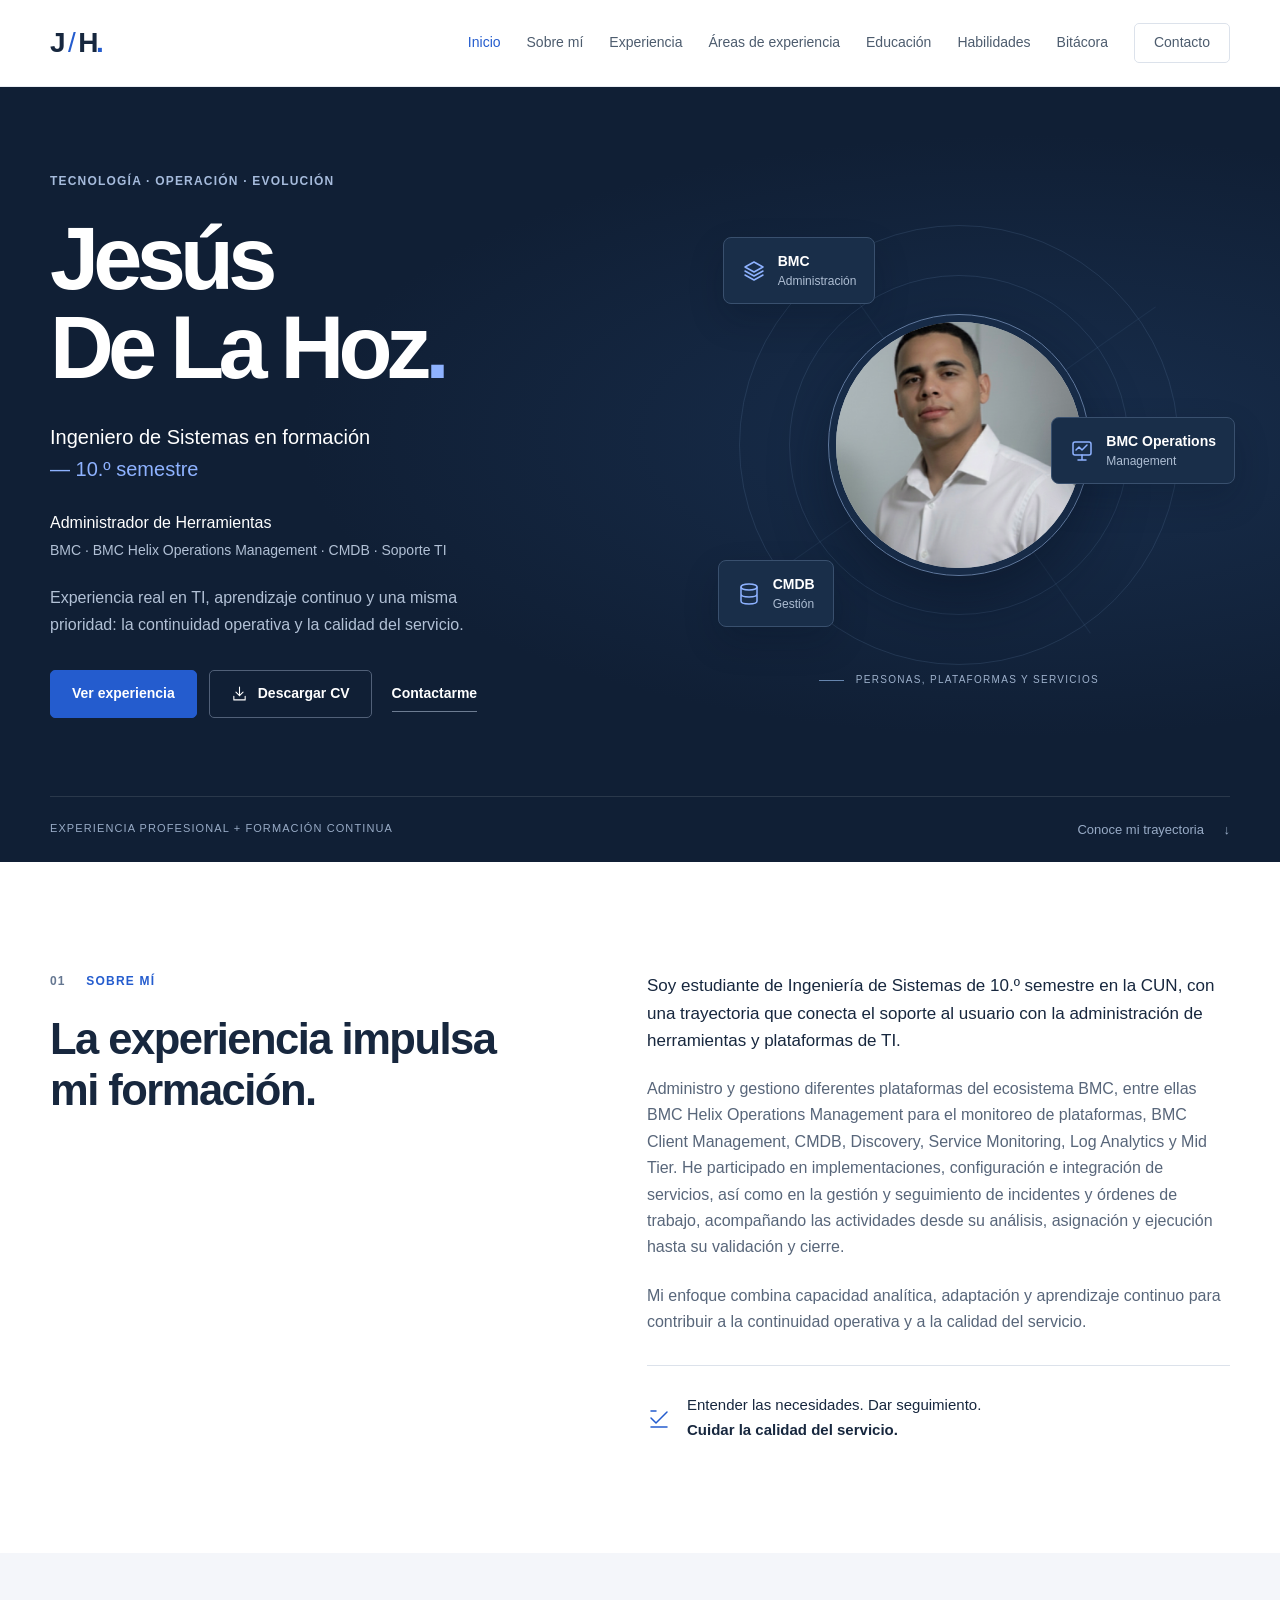
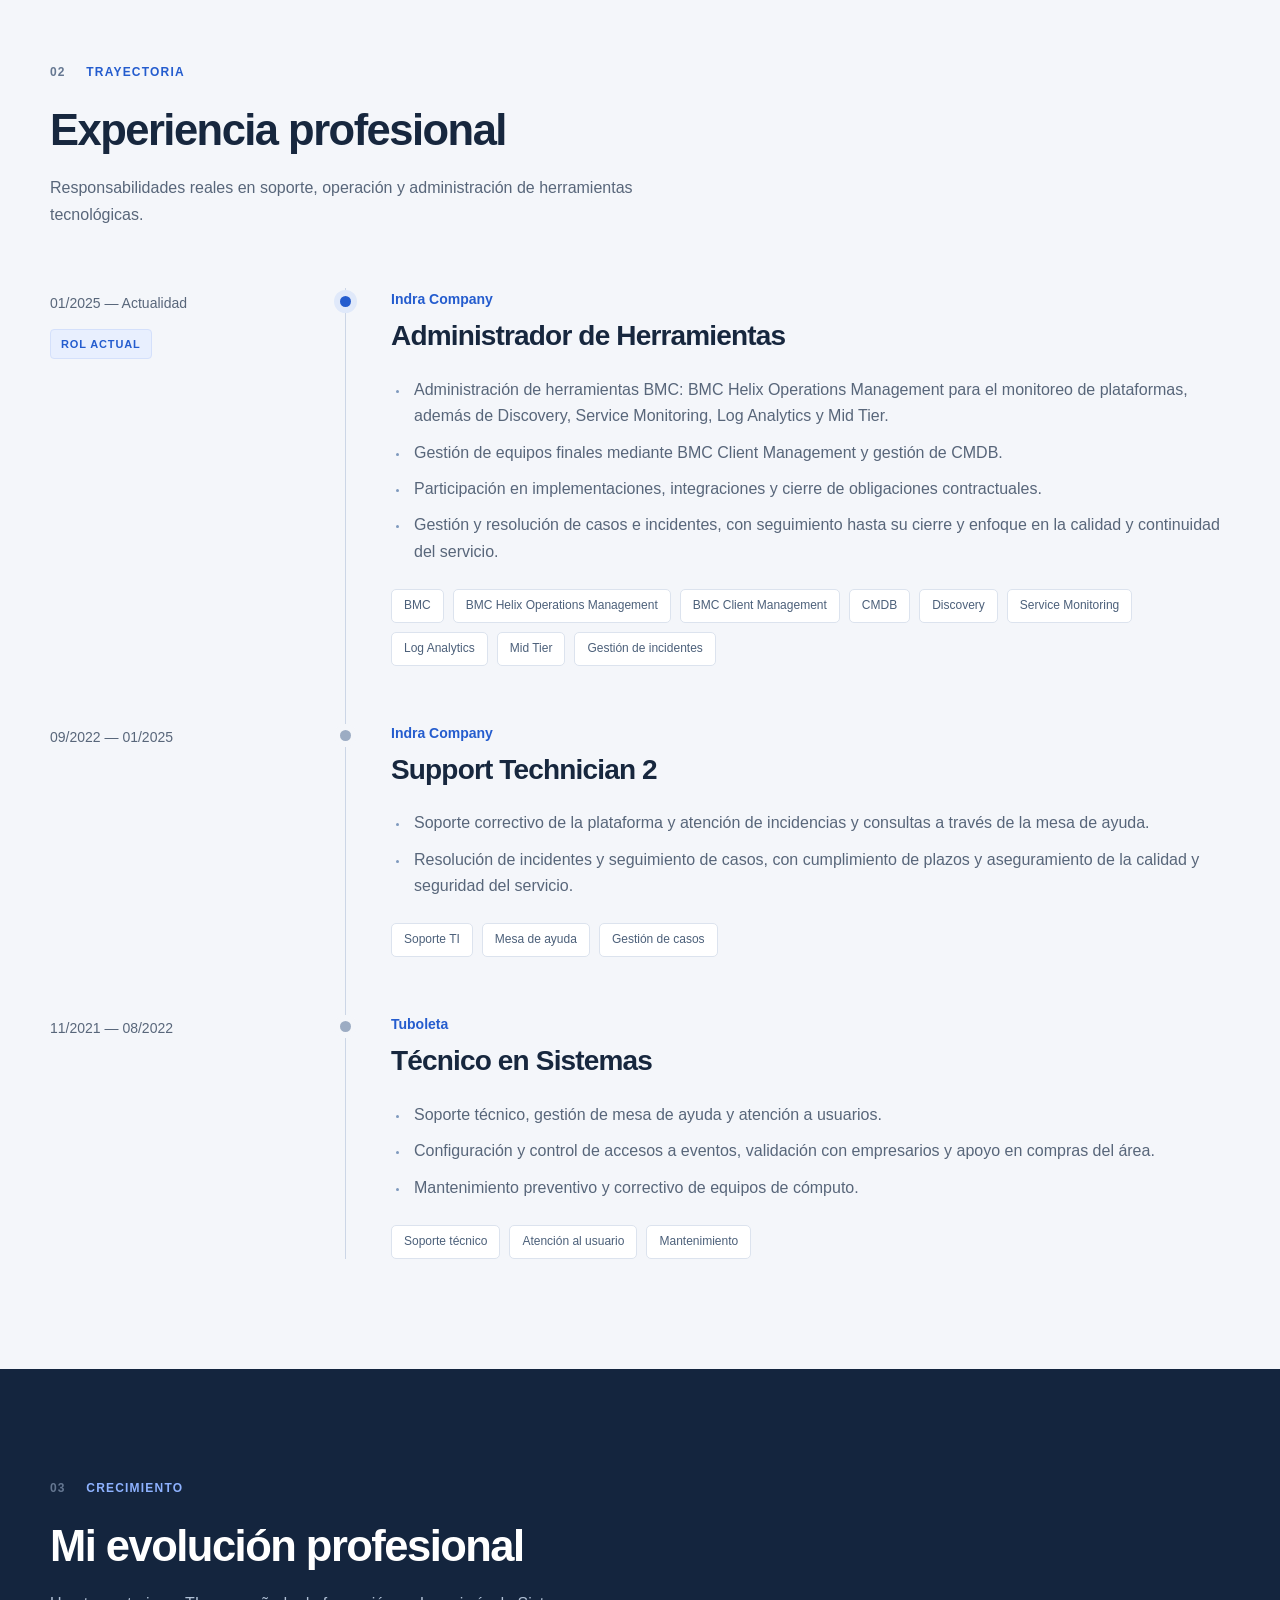
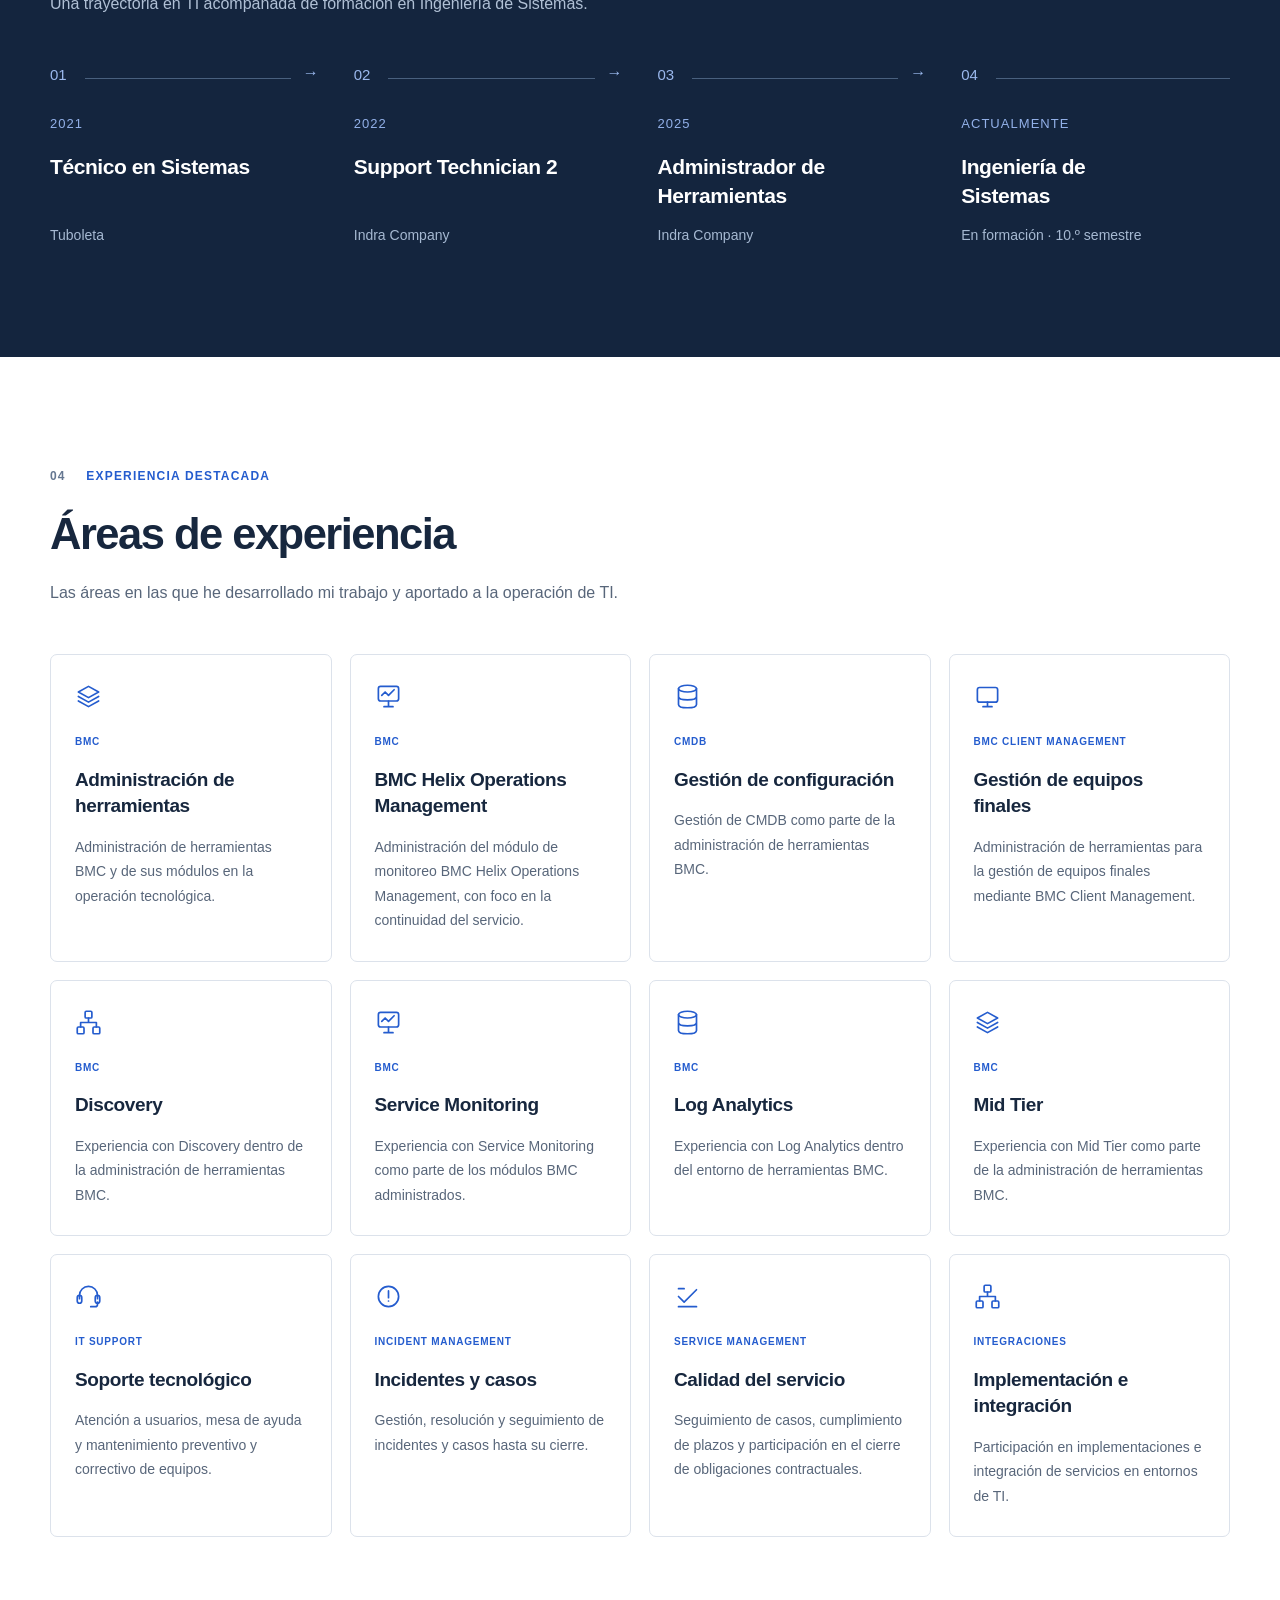
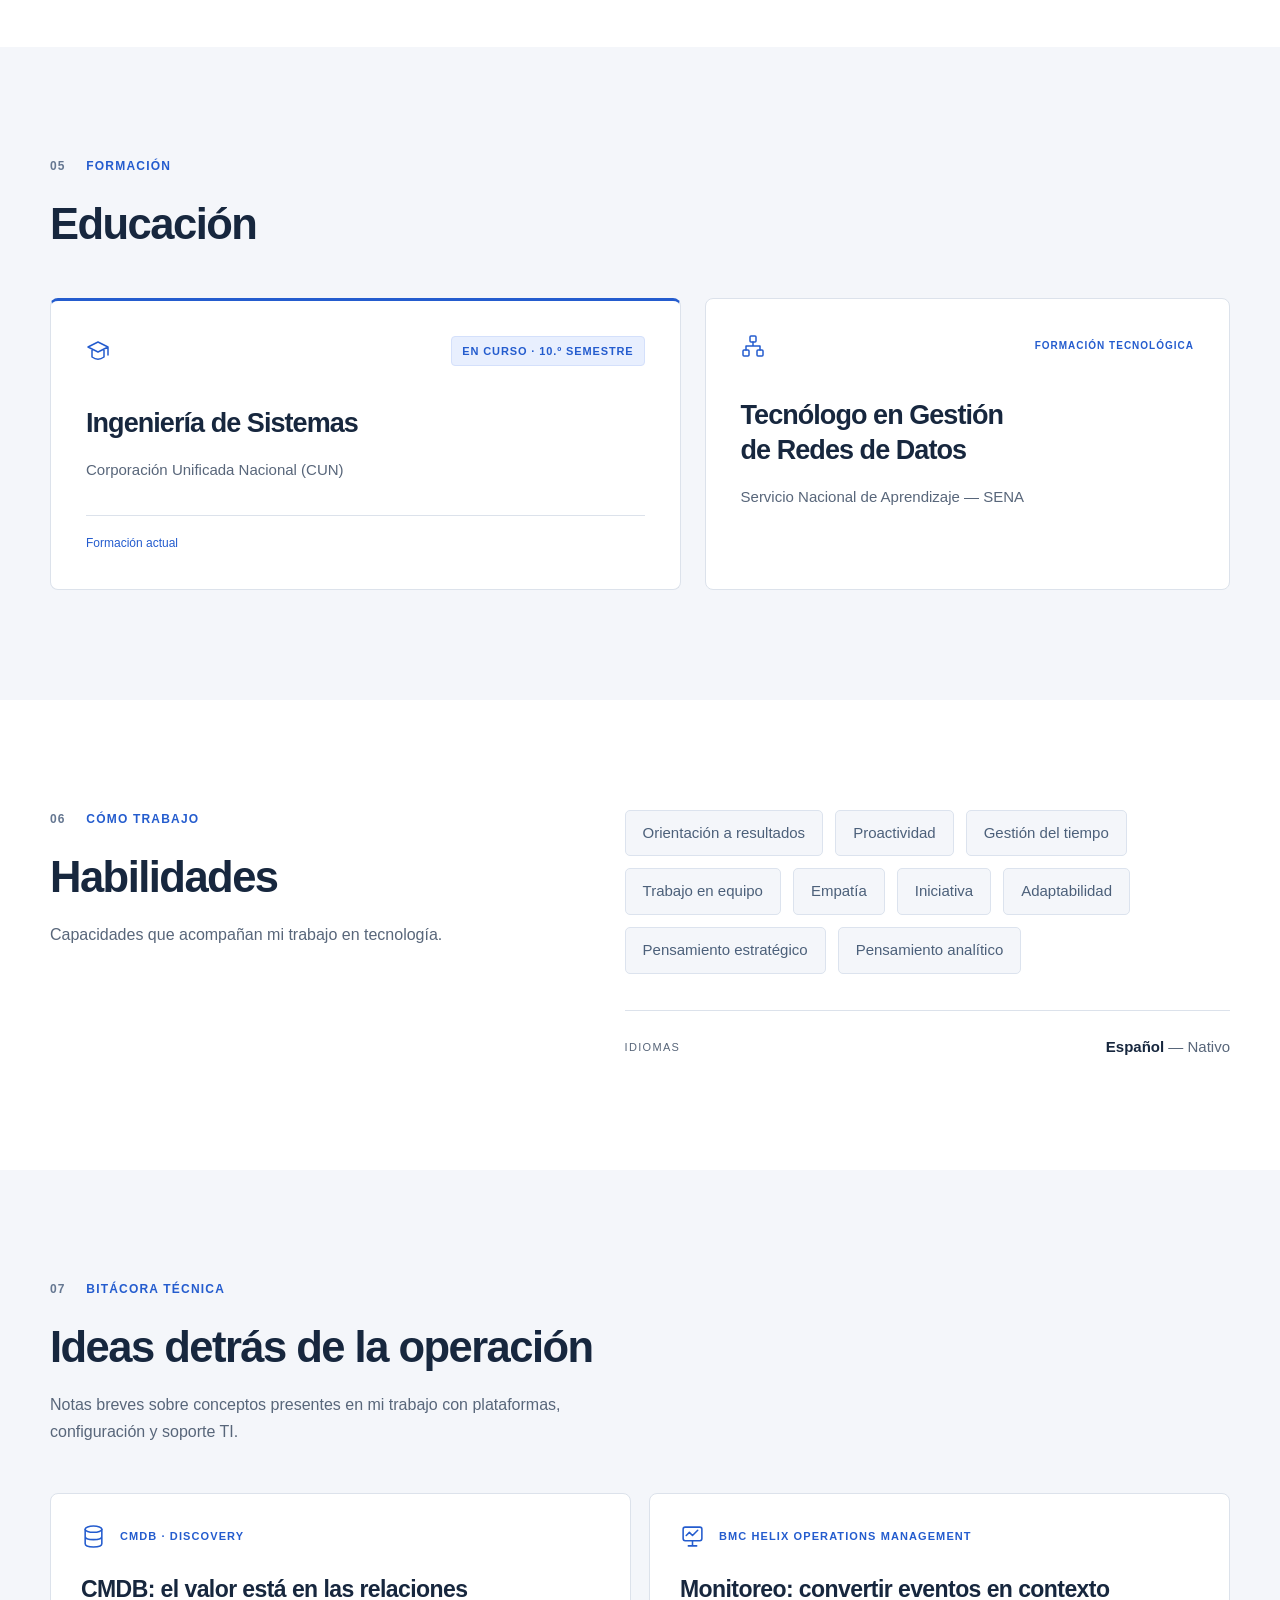
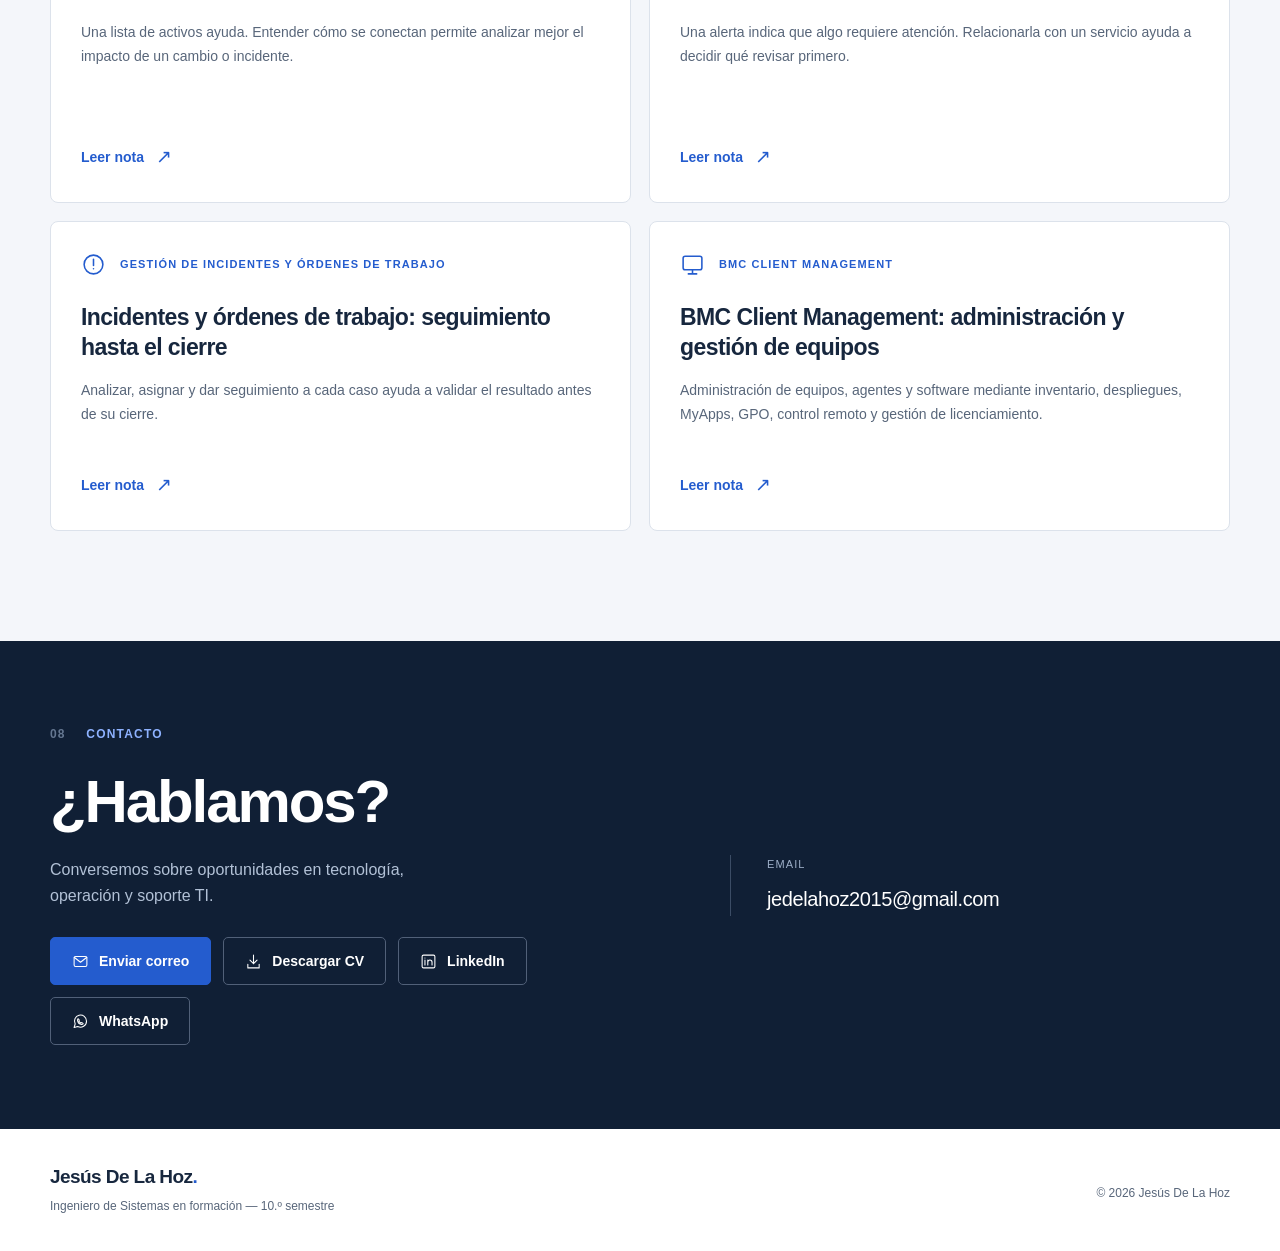
==== index.html @ fe90a7c9 "Fix: ocultar etiquetas repetidas de área para lectores de pantalla Co-Authored-By: Claude Haiku 5.5 " ====
<!doctype html><html lang="es"><head><meta charset="UTF-8"><meta name="viewport" content="width=device-width, initial-scale=1"><title>Jesús De La Hoz | Ingeniero de Sistemas en formación</title><meta name="description" content="Estudiante de Ingeniería de Sistemas de 10.º semestre con experiencia en herramientas BMC, BMC Helix Operations Management, CMDB, soporte TI y gestión de incidentes."><script type="application/ld+json">{"@context":"https://schema.org","@type":"Person","name":"Jesús De La Hoz","url":"https://jesusdelahoz.com/","image":"https://jesusdelahoz.com/assets/jesus-de-la-hoz-og.png","jobTitle":"Administrador de Herramientas","worksFor":{"@type":"Organization","name":"Indra Company"},"sameAs":["https://www.linkedin.com/in/jesus-de-la-hoz/"],"description":"Ingeniero de Sistemas en formación — 10.º semestre, con experiencia profesional en administración de herramientas BMC, BMC Helix Operations Management y soporte TI.","knowsAbout":["BMC Helix Operations Management","BMC Client Management","CMDB","Monitoreo de plataformas","Gestión de incidentes","Soporte TI"]}</script><meta name="theme-color" content="#101f35"><link rel="canonical" href="https://jesusdelahoz.com/"><meta property="og:type" content="website"><meta property="og:locale" content="es_CO"><meta property="og:url" content="https://jesusdelahoz.com/"><meta property="og:title" content="Jesús De La Hoz | Ingeniero de Sistemas en formación"><meta property="og:description" content="Experiencia profesional en TI y formación continua. BMC, BMC Helix Operations Management, CMDB y soporte tecnológico."><meta property="og:image" content="https://jesusdelahoz.com/assets/jesus-de-la-hoz-og.png"><meta property="og:image:width" content="1200"><meta property="og:image:height" content="630"><meta property="og:image:alt" content="Jesús De La Hoz, Ingeniero de Sistemas en formación — 10.º semestre"><meta name="twitter:card" content="summary_large_image"><meta name="twitter:title" content="Jesús De La Hoz | Ingeniero de Sistemas en formación"><meta name="twitter:description" content="Experiencia profesional en TI y formación continua. BMC, BMC Helix Operations Management, CMDB y soporte tecnológico."><meta name="twitter:image" content="https://jesusdelahoz.com/assets/jesus-de-la-hoz-og.png"><link rel="icon" type="image/svg+xml" href="/favicon.svg"><link rel="preload" href="/fonts/InterVariable.woff2" as="font" type="font/woff2" crossorigin><link rel="stylesheet" href="/styles.css?v=862250a0e9fd"><script src="/main.js" defer></script></head><body><a class="skip-link" href="#contenido">Saltar al contenido</a><header class="site-header"><nav class="container nav" aria-label="Navegación principal"><a class="brand" href="#inicio" aria-label="Jesús De La Hoz, inicio">J<span class="brand-slash">/</span>H<span class="brand-dot">.</span></a><button class="menu-toggle" aria-controls="nav-links" aria-expanded="false" aria-label="Abrir menú"><span></span><span></span></button><div class="nav-links" id="nav-links"><a href="#inicio">Inicio</a><a href="#sobre-mi">Sobre mí</a><a href="#experiencia">Experiencia</a><a href="#areas">Áreas de experiencia</a><a href="#educacion">Educación</a><a href="#habilidades">Habilidades</a><a href="#bitacora">Bitácora</a><a href="#contacto">Contacto</a></div></nav></header><main id="contenido"><section id="inicio" class="hero"><div class="container hero-grid"><div class="hero-copy"><p class="eyebrow light">TECNOLOGÍA · OPERACIÓN · EVOLUCIÓN</p><h1>Jesús<br>De La Hoz<span class="period">.</span></h1><p class="hero-degree">Ingeniero de Sistemas en formación <span>— 10.º semestre</span></p><p class="hero-role">Administrador de Herramientas<br><span>BMC · BMC Helix Operations Management · CMDB · Soporte TI</span></p><p class="hero-description">Experiencia real en TI, aprendizaje continuo y una misma prioridad: la continuidad operativa y la calidad del servicio.</p><div class="hero-buttons"><a class="button button-primary" href="#experiencia">Ver experiencia</a><a class="button button-outline " href="/assets/Jesus_De_La_Hoz_CV.pdf" download><svg viewBox="0 0 24 24" fill="none" stroke="currentColor" stroke-width="1.5" stroke-linecap="round" stroke-linejoin="round" aria-hidden="true"><path d="M12 3v12m-5-5 5 5 5-5M4 16v5h16v-5"/></svg>Descargar CV</a><a class="text-link" href="#contacto">Contactarme</a></div></div><div class="hero-visual"><div class="orbit orbit-outer"></div><div class="orbit orbit-inner"></div><div class="orbit-line horizontal"></div><div class="orbit-line vertical"></div><div class="portrait-wrap"><img src="/assets/jesus-de-la-hoz.png" alt="Retrato de Jesús De La Hoz" width="293" height="470" fetchpriority="high"></div><div class="node node-bmc"><svg viewBox="0 0 24 24" fill="none" stroke="currentColor" stroke-width="1.5" stroke-linecap="round" stroke-linejoin="round" aria-hidden="true"><path d="m12 3 9 5-9 5-9-5 9-5Zm-9 9 9 5 9-5M3 16l9 5 9-5"/></svg><span>BMC<small>Administración</small></span></div><div class="node node-monitor"><svg viewBox="0 0 24 24" fill="none" stroke="currentColor" stroke-width="1.5" stroke-linecap="round" stroke-linejoin="round" aria-hidden="true"><rect x="3" y="3" width="18" height="13" rx="2"/><path d="M8 21h8m-4-5v5M6 11l3-3 3 3 5-5"/></svg><span>BMC Operations<small>Management</small></span></div><div class="node node-cmdb"><svg viewBox="0 0 24 24" fill="none" stroke="currentColor" stroke-width="1.5" stroke-linecap="round" stroke-linejoin="round" aria-hidden="true"><ellipse cx="12" cy="5" rx="8" ry="3"/><path d="M4 5v14c0 4 16 4 16 0V5M4 12c0 4 16 4 16 0"/></svg><span>CMDB<small>Gestión</small></span></div><div class="visual-caption"><span class="caption-line"></span> PERSONAS, PLATAFORMAS Y SERVICIOS</div></div></div><div class="hero-bottom container"><span>EXPERIENCIA PROFESIONAL + FORMACIÓN CONTINUA</span><span>Conoce mi trayectoria <span aria-hidden="true">↓</span></span></div></section><section id="sobre-mi" class="section container about-grid"><div class="section-heading reveal"><p class="eyebrow"><span>01</span> SOBRE MÍ</p><h2>La experiencia impulsa<br>mi formación.</h2></div><div class="about-copy reveal"><p class="lead">Soy estudiante de Ingeniería de Sistemas de <strong>10.º semestre en la CUN</strong>, con una trayectoria que conecta el soporte al usuario con la administración de herramientas y plataformas de TI.</p><p>Administro y gestiono diferentes plataformas del ecosistema BMC, entre ellas BMC Helix Operations Management para el monitoreo de plataformas, BMC Client Management, CMDB, Discovery, Service Monitoring, Log Analytics y Mid Tier. He participado en implementaciones, configuración e integración de servicios, así como en la gestión y seguimiento de incidentes y órdenes de trabajo, acompañando las actividades desde su análisis, asignación y ejecución hasta su validación y cierre.</p><p>Mi enfoque combina capacidad analítica, adaptación y aprendizaje continuo para contribuir a la continuidad operativa y a la calidad del servicio.</p><div class="about-note"><svg viewBox="0 0 24 24" fill="none" stroke="currentColor" stroke-width="1.5" stroke-linecap="round" stroke-linejoin="round" aria-hidden="true"><path d="m4 12 5 5L20 6M4 5h5M4 21h16"/></svg><span>Entender las necesidades. Dar seguimiento.<br><strong>Cuidar la calidad del servicio.</strong></span></div></div></section><section id="experiencia" class="section soft"><div class="container"><div class="section-heading reveal"><p class="eyebrow"><span>02</span> TRAYECTORIA</p><h2>Experiencia profesional</h2><p class="section-intro">Responsabilidades reales en soporte, operación y administración de herramientas tecnológicas.</p></div><div class="timeline"><article class="job reveal"><div class="job-meta"><p>01/2025 — Actualidad</p><span class="current-label">ROL ACTUAL</span></div><div class="job-content"><p class="company">Indra Company</p><h3>Administrador de Herramientas</h3><ul><li>Administración de herramientas BMC: BMC Helix Operations Management para el monitoreo de plataformas, además de Discovery, Service Monitoring, Log Analytics y Mid Tier.</li><li>Gestión de equipos finales mediante BMC Client Management y gestión de CMDB.</li><li>Participación en implementaciones, integraciones y cierre de obligaciones contractuales.</li><li>Gestión y resolución de casos e incidentes, con seguimiento hasta su cierre y enfoque en la calidad y continuidad del servicio.</li></ul><div class="chips"><span>BMC</span><span>BMC Helix Operations Management</span><span>BMC Client Management</span><span>CMDB</span><span>Discovery</span><span>Service Monitoring</span><span>Log Analytics</span><span>Mid Tier</span><span>Gestión de incidentes</span></div></div></article><article class="job reveal"><div class="job-meta"><p>09/2022 — 01/2025</p></div><div class="job-content"><p class="company">Indra Company</p><h3>Support Technician 2</h3><ul><li>Soporte correctivo de la plataforma y atención de incidencias y consultas a través de la mesa de ayuda.</li><li>Resolución de incidentes y seguimiento de casos, con cumplimiento de plazos y aseguramiento de la calidad y seguridad del servicio.</li></ul><div class="chips"><span>Soporte TI</span><span>Mesa de ayuda</span><span>Gestión de casos</span></div></div></article><article class="job reveal"><div class="job-meta"><p>11/2021 — 08/2022</p></div><div class="job-content"><p class="company">Tuboleta</p><h3>Técnico en Sistemas</h3><ul><li>Soporte técnico, gestión de mesa de ayuda y atención a usuarios.</li><li>Configuración y control de accesos a eventos, validación con empresarios y apoyo en compras del área.</li><li>Mantenimiento preventivo y correctivo de equipos de cómputo.</li></ul><div class="chips"><span>Soporte técnico</span><span>Atención al usuario</span><span>Mantenimiento</span></div></div></article></div></div></section><section class="section evolution"><div class="container"><div class="section-heading reveal"><p class="eyebrow"><span>03</span> CRECIMIENTO</p><h2>Mi evolución profesional</h2><p class="section-intro">Una trayectoria en TI acompañada de formación en Ingeniería de Sistemas.</p></div><ol class="evolution-grid"><li class="reveal"><span class="step-number">01</span><p class="step-year">2021</p><h3>Técnico en Sistemas</h3><p>Tuboleta</p></li><li class="reveal"><span class="step-number">02</span><p class="step-year">2022</p><h3>Support Technician 2</h3><p>Indra Company</p></li><li class="reveal"><span class="step-number">03</span><p class="step-year">2025</p><h3>Administrador de Herramientas</h3><p>Indra Company</p></li><li class="reveal"><span class="step-number">04</span><p class="step-year">ACTUALMENTE</p><h3>Ingeniería de Sistemas</h3><p>En formación · 10.º semestre</p></li></ol></div></section><section id="areas" class="section container"><div class="section-heading reveal"><p class="eyebrow"><span>04</span> EXPERIENCIA DESTACADA</p><h2>Áreas de experiencia</h2><p class="section-intro">Las áreas en las que he desarrollado mi trabajo y aportado a la operación de TI.</p></div><div class="areas-grid"><article class="area-card reveal"><div class="area-top" aria-hidden="true"><svg viewBox="0 0 24 24" fill="none" stroke="currentColor" stroke-width="1.5" stroke-linecap="round" stroke-linejoin="round" aria-hidden="true"><path d="m12 3 9 5-9 5-9-5 9-5Zm-9 9 9 5 9-5M3 16l9 5 9-5"/></svg><span>BMC</span></div><h3>Administración de herramientas</h3><p>Administración de herramientas BMC y de sus módulos en la operación tecnológica.</p></article><article class="area-card reveal"><div class="area-top" aria-hidden="true"><svg viewBox="0 0 24 24" fill="none" stroke="currentColor" stroke-width="1.5" stroke-linecap="round" stroke-linejoin="round" aria-hidden="true"><rect x="3" y="3" width="18" height="13" rx="2"/><path d="M8 21h8m-4-5v5M6 11l3-3 3 3 5-5"/></svg><span>BMC</span></div><h3>BMC Helix Operations Management</h3><p>Administración del módulo de monitoreo BMC Helix Operations Management, con foco en la continuidad del servicio.</p></article><article class="area-card reveal"><div class="area-top" aria-hidden="true"><svg viewBox="0 0 24 24" fill="none" stroke="currentColor" stroke-width="1.5" stroke-linecap="round" stroke-linejoin="round" aria-hidden="true"><ellipse cx="12" cy="5" rx="8" ry="3"/><path d="M4 5v14c0 4 16 4 16 0V5M4 12c0 4 16 4 16 0"/></svg><span>CMDB</span></div><h3>Gestión de configuración</h3><p>Gestión de CMDB como parte de la administración de herramientas BMC.</p></article><article class="area-card reveal"><div class="area-top" aria-hidden="true"><svg viewBox="0 0 24 24" fill="none" stroke="currentColor" stroke-width="1.5" stroke-linecap="round" stroke-linejoin="round" aria-hidden="true"><rect x="3" y="4" width="18" height="13" rx="2"/><path d="M8 21h8m-4-4v4"/></svg><span>BMC CLIENT MANAGEMENT</span></div><h3>Gestión de equipos finales</h3><p>Administración de herramientas para la gestión de equipos finales mediante BMC Client Management.</p></article><article class="area-card reveal"><div class="area-top" aria-hidden="true"><svg viewBox="0 0 24 24" fill="none" stroke="currentColor" stroke-width="1.5" stroke-linecap="round" stroke-linejoin="round" aria-hidden="true"><rect x="9" y="2" width="6" height="6" rx="1"/><rect x="2" y="16" width="6" height="6" rx="1"/><rect x="16" y="16" width="6" height="6" rx="1"/><path d="M12 8v4M5 16v-4h14v4"/></svg><span>BMC</span></div><h3>Discovery</h3><p>Experiencia con Discovery dentro de la administración de herramientas BMC.</p></article><article class="area-card reveal"><div class="area-top" aria-hidden="true"><svg viewBox="0 0 24 24" fill="none" stroke="currentColor" stroke-width="1.5" stroke-linecap="round" stroke-linejoin="round" aria-hidden="true"><rect x="3" y="3" width="18" height="13" rx="2"/><path d="M8 21h8m-4-5v5M6 11l3-3 3 3 5-5"/></svg><span>BMC</span></div><h3>Service Monitoring</h3><p>Experiencia con Service Monitoring como parte de los módulos BMC administrados.</p></article><article class="area-card reveal"><div class="area-top" aria-hidden="true"><svg viewBox="0 0 24 24" fill="none" stroke="currentColor" stroke-width="1.5" stroke-linecap="round" stroke-linejoin="round" aria-hidden="true"><ellipse cx="12" cy="5" rx="8" ry="3"/><path d="M4 5v14c0 4 16 4 16 0V5M4 12c0 4 16 4 16 0"/></svg><span>BMC</span></div><h3>Log Analytics</h3><p>Experiencia con Log Analytics dentro del entorno de herramientas BMC.</p></article><article class="area-card reveal"><div class="area-top" aria-hidden="true"><svg viewBox="0 0 24 24" fill="none" stroke="currentColor" stroke-width="1.5" stroke-linecap="round" stroke-linejoin="round" aria-hidden="true"><path d="m12 3 9 5-9 5-9-5 9-5Zm-9 9 9 5 9-5M3 16l9 5 9-5"/></svg><span>BMC</span></div><h3>Mid Tier</h3><p>Experiencia con Mid Tier como parte de la administración de herramientas BMC.</p></article><article class="area-card reveal"><div class="area-top" aria-hidden="true"><svg viewBox="0 0 24 24" fill="none" stroke="currentColor" stroke-width="1.5" stroke-linecap="round" stroke-linejoin="round" aria-hidden="true"><path d="M4 14v-3a8 8 0 0 1 16 0v3m0 3v2a2 2 0 0 1-2 2h-4"/><rect x="2" y="11" width="4" height="7" rx="2"/><rect x="18" y="11" width="4" height="7" rx="2"/></svg><span>IT SUPPORT</span></div><h3>Soporte tecnológico</h3><p>Atención a usuarios, mesa de ayuda y mantenimiento preventivo y correctivo de equipos.</p></article><article class="area-card reveal"><div class="area-top" aria-hidden="true"><svg viewBox="0 0 24 24" fill="none" stroke="currentColor" stroke-width="1.5" stroke-linecap="round" stroke-linejoin="round" aria-hidden="true"><circle cx="12" cy="12" r="9"/><path d="M12 7v6m0 3h.01"/></svg><span>INCIDENT MANAGEMENT</span></div><h3>Incidentes y casos</h3><p>Gestión, resolución y seguimiento de incidentes y casos hasta su cierre.</p></article><article class="area-card reveal"><div class="area-top" aria-hidden="true"><svg viewBox="0 0 24 24" fill="none" stroke="currentColor" stroke-width="1.5" stroke-linecap="round" stroke-linejoin="round" aria-hidden="true"><path d="m4 12 5 5L20 6M4 5h5M4 21h16"/></svg><span>SERVICE MANAGEMENT</span></div><h3>Calidad del servicio</h3><p>Seguimiento de casos, cumplimiento de plazos y participación en el cierre de obligaciones contractuales.</p></article><article class="area-card reveal"><div class="area-top" aria-hidden="true"><svg viewBox="0 0 24 24" fill="none" stroke="currentColor" stroke-width="1.5" stroke-linecap="round" stroke-linejoin="round" aria-hidden="true"><rect x="9" y="2" width="6" height="6" rx="1"/><rect x="2" y="16" width="6" height="6" rx="1"/><rect x="16" y="16" width="6" height="6" rx="1"/><path d="M12 8v4M5 16v-4h14v4"/></svg><span>INTEGRACIONES</span></div><h3>Implementación e integración</h3><p>Participación en implementaciones e integración de servicios en entornos de TI.</p></article></div></section><section id="educacion" class="section soft"><div class="container"><div class="section-heading reveal"><p class="eyebrow"><span>05</span> FORMACIÓN</p><h2>Educación</h2></div><div class="education-grid"><article class="education-card featured reveal"><div class="education-top"><svg viewBox="0 0 24 24" fill="none" stroke="currentColor" stroke-width="1.5" stroke-linecap="round" stroke-linejoin="round" aria-hidden="true"><path d="m2 8 10-5 10 5-10 5L2 8Zm4 3v7c4 3 8 3 12 0v-7m4-3v8"/></svg><span class="current-label">EN CURSO · 10.º SEMESTRE</span></div><h3>Ingeniería de Sistemas</h3><p>Corporación Unificada Nacional (CUN)</p><div class="education-bottom">Formación actual</div></article><article class="education-card reveal"><div class="education-top"><svg viewBox="0 0 24 24" fill="none" stroke="currentColor" stroke-width="1.5" stroke-linecap="round" stroke-linejoin="round" aria-hidden="true"><rect x="9" y="2" width="6" height="6" rx="1"/><rect x="2" y="16" width="6" height="6" rx="1"/><rect x="16" y="16" width="6" height="6" rx="1"/><path d="M12 8v4M5 16v-4h14v4"/></svg><span class="eyebrow">FORMACIÓN TECNOLÓGICA</span></div><h3>Tecnólogo en Gestión<br>de Redes de Datos</h3><p>Servicio Nacional de Aprendizaje — SENA</p></article></div></div></section><section id="habilidades" class="section container skills-grid"><div class="section-heading reveal"><p class="eyebrow"><span>06</span> CÓMO TRABAJO</p><h2>Habilidades</h2><p class="section-intro">Capacidades que acompañan mi trabajo en tecnología.</p></div><div class="reveal"><div class="chips"><span>Orientación a resultados</span><span>Proactividad</span><span>Gestión del tiempo</span><span>Trabajo en equipo</span><span>Empatía</span><span>Iniciativa</span><span>Adaptabilidad</span><span>Pensamiento estratégico</span><span>Pensamiento analítico</span></div><div class="language"><span>IDIOMAS</span><p>Español <span>— Nativo</span></p></div></div></section><section id="bitacora" class="section soft"><div class="container"><div class="section-heading reveal"><p class="eyebrow"><span>07</span> BITÁCORA TÉCNICA</p><h2>Ideas detrás de la operación</h2><p class="section-intro">Notas breves sobre conceptos presentes en mi trabajo con plataformas, configuración y soporte TI.</p></div><div class="notes-grid"><article class="note-card reveal"><div class="note-card-top"><svg viewBox="0 0 24 24" fill="none" stroke="currentColor" stroke-width="1.5" stroke-linecap="round" stroke-linejoin="round" aria-hidden="true"><ellipse cx="12" cy="5" rx="8" ry="3"/><path d="M4 5v14c0 4 16 4 16 0V5M4 12c0 4 16 4 16 0"/></svg><span>CMDB · DISCOVERY</span></div><h3><a href="/bitacora/cmdb-y-relaciones.html">CMDB: el valor está en las relaciones</a></h3><p>Una lista de activos ayuda. Entender cómo se conectan permite analizar mejor el impacto de un cambio o incidente.</p><a class="note-read" href="/bitacora/cmdb-y-relaciones.html" aria-label="Leer nota: CMDB: el valor está en las relaciones">Leer nota <span aria-hidden="true">↗</span></a></article><article class="note-card reveal"><div class="note-card-top"><svg viewBox="0 0 24 24" fill="none" stroke="currentColor" stroke-width="1.5" stroke-linecap="round" stroke-linejoin="round" aria-hidden="true"><rect x="3" y="3" width="18" height="13" rx="2"/><path d="M8 21h8m-4-5v5M6 11l3-3 3 3 5-5"/></svg><span>BMC HELIX OPERATIONS MANAGEMENT</span></div><h3><a href="/bitacora/monitoreo-con-contexto.html">Monitoreo: convertir eventos en contexto</a></h3><p>Una alerta indica que algo requiere atención. Relacionarla con un servicio ayuda a decidir qué revisar primero.</p><a class="note-read" href="/bitacora/monitoreo-con-contexto.html" aria-label="Leer nota: Monitoreo: convertir eventos en contexto">Leer nota <span aria-hidden="true">↗</span></a></article><article class="note-card reveal"><div class="note-card-top"><svg viewBox="0 0 24 24" fill="none" stroke="currentColor" stroke-width="1.5" stroke-linecap="round" stroke-linejoin="round" aria-hidden="true"><circle cx="12" cy="12" r="9"/><path d="M12 7v6m0 3h.01"/></svg><span>GESTIÓN DE INCIDENTES Y ÓRDENES DE TRABAJO</span></div><h3><a href="/bitacora/incidentes-hasta-el-cierre.html">Incidentes y órdenes de trabajo: seguimiento hasta el cierre</a></h3><p>Analizar, asignar y dar seguimiento a cada caso ayuda a validar el resultado antes de su cierre.</p><a class="note-read" href="/bitacora/incidentes-hasta-el-cierre.html" aria-label="Leer nota: Incidentes y órdenes de trabajo: seguimiento hasta el cierre">Leer nota <span aria-hidden="true">↗</span></a></article><article class="note-card reveal"><div class="note-card-top"><svg viewBox="0 0 24 24" fill="none" stroke="currentColor" stroke-width="1.5" stroke-linecap="round" stroke-linejoin="round" aria-hidden="true"><rect x="3" y="4" width="18" height="13" rx="2"/><path d="M8 21h8m-4-4v4"/></svg><span>BMC CLIENT MANAGEMENT</span></div><h3><a href="/bitacora/bmc-client-management.html">BMC Client Management: administración y gestión de equipos</a></h3><p>Administración de equipos, agentes y software mediante inventario, despliegues, MyApps, GPO, control remoto y gestión de licenciamiento.</p><a class="note-read" href="/bitacora/bmc-client-management.html" aria-label="Leer nota: BMC Client Management: administración y gestión de equipos">Leer nota <span aria-hidden="true">↗</span></a></article></div></div></section><section id="contacto" class="contact"><div class="container contact-grid"><div><div class="section-heading reveal"><p class="eyebrow"><span>08</span> CONTACTO</p><h2>¿Hablamos?</h2><p class="section-intro">Conversemos sobre oportunidades en tecnología, operación y soporte TI.</p></div><div class="contact-buttons"><a class="button button-primary" href="mailto:jedelahoz2015@gmail.com"><svg viewBox="0 0 24 24" fill="none" stroke="currentColor" stroke-width="1.5" stroke-linecap="round" stroke-linejoin="round" aria-hidden="true"><rect x="3" y="5" width="18" height="14" rx="2"/><path d="m3 6 9 7 9-7"/></svg>Enviar correo</a><a class="button button-outline " href="/assets/Jesus_De_La_Hoz_CV.pdf" download><svg viewBox="0 0 24 24" fill="none" stroke="currentColor" stroke-width="1.5" stroke-linecap="round" stroke-linejoin="round" aria-hidden="true"><path d="M12 3v12m-5-5 5 5 5-5M4 16v5h16v-5"/></svg>Descargar CV</a><a class="button button-outline" href="https://www.linkedin.com/in/jesus-de-la-hoz/" target="_blank" rel="noopener noreferrer"><svg viewBox="0 0 24 24" fill="none" stroke="currentColor" stroke-width="1.5" stroke-linecap="round" stroke-linejoin="round" aria-hidden="true"><rect x="3" y="3" width="18" height="18" rx="2"/><path d="M7 10v7m0-10v.01M11 17v-7m0 3a3 3 0 0 1 6 0v4"/></svg>LinkedIn</a><a class="button button-outline" href="https://wa.me/573107153466" target="_blank" rel="noopener noreferrer"><svg viewBox="0 0 24 24" fill="none" stroke="currentColor" stroke-width="1.5" stroke-linecap="round" stroke-linejoin="round" aria-hidden="true"><path d="M20.5 11.5a8.5 8.5 0 0 1-12.4 7.5L3 20.5l1.5-5.1a8.5 8.5 0 1 1 16-3.9Z"/><path d="M8.3 8.3c.3-.3.6-.3.9.1l1 1.4c.2.3.2.5 0 .8l-.6.7c.6 1.2 1.7 2.3 2.9 2.9l.7-.6c.3-.2.5-.2.8 0l1.4 1c.4.3.4.6.1.9-.5.6-1.2.9-1.9.8-2.8-.4-5.4-3-5.8-5.8-.1-.7.2-1.4.5-2.2Z"/></svg>WhatsApp</a></div></div><div class="contact-details"><div><span>EMAIL</span><a href="mailto:jedelahoz2015@gmail.com">jedelahoz2015@gmail.com</a></div></div></div></section></main><footer class="container footer"><div><a class="footer-name" href="#inicio">Jesús De La Hoz<span>.</span></a><p>Ingeniero de Sistemas en formación — 10.º semestre</p></div><p>© <span id="year">2026</span> Jesús De La Hoz</p></footer></body></html>
---- styles.css ----
:root{--navy:#101f35;--ink:#17273e;--muted:#58667a;--blue:#245cce;--pale:#f4f6fa;--line:#dce2eb;--white:#fff;--accent:#8eb2ff;color:var(--ink)}*{box-sizing:border-box}html{scroll-behavior:smooth;scroll-padding-top:100px}body{margin:0;font-size:16px;line-height:1.65}a{color:inherit;text-decoration:none}button{font:inherit}a,button{-webkit-tap-highlight-color:transparent}a:focus-visible,button:focus-visible{outline:3px solid #6492f1;outline-offset:5px}svg{width:24px;height:24px;flex-shrink:0}h1,h2,h3,p{margin:0}h1,h2,h3{line-height:1.16;letter-spacing:-.04em}h2{font-size:clamp(2rem,3.4vw,3.1rem);font-weight:600}h3{font-weight:600}.container{width:min(1180px,calc(100% - 96px));margin-inline:auto}.section{padding-block:110px}.soft{background:var(--pale)}.eyebrow{font-size:12px;font-weight:600;letter-spacing:.14em;color:var(--blue);line-height:1.7;margin-bottom:24px}.eyebrow>span{color:#657791;margin-right:16px}.section-heading{margin-bottom:48px}.section-intro{color:var(--muted);max-width:590px;margin-top:20px}.skip-link{position:fixed;top:-100px;left:20px;z-index:99;background:white;padding:12px 20px}.skip-link:focus{top:12px}.site-header{position:sticky;top:0;z-index:30;background:rgba(255,255,255,.96);backdrop-filter:blur(14px);border-bottom:1px solid #e9edf3}.nav{height:86px;display:flex;align-items:center;justify-content:space-between;gap:32px}.brand{font-size:28px;font-weight:700;letter-spacing:-.09em}.brand-slash{color:var(--blue);padding:0 5px;font-weight:400}.brand-dot{color:var(--blue)}.nav-links{display:flex;gap:26px;align-items:center}.nav-links a{font-size:14px;color:#4d5c6e;padding:9px 0;transition:color .2s}.nav-links a:hover,.nav-links a[aria-current]{color:var(--blue)}.nav-links a:last-child{border:1px solid var(--line);padding:9px 19px;border-radius:5px}.menu-toggle{display:none}.hero{background:var(--navy);color:white;position:relative;overflow:hidden}.hero:before{content:'';position:absolute;inset:0;background:radial-gradient(ellipse at 80% 45%,#22406970,transparent 50%);pointer-events:none}.hero-grid{display:grid;grid-template-columns:1.13fr 1fr;gap:25px;align-items:center;position:relative;padding-top:85px;padding-bottom:78px}.light{color:#a6bbdc}.hero h1{font-size:clamp(4.2rem,6.9vw,6.6rem);letter-spacing:-.065em;font-weight:600;line-height:1.01;margin-bottom:29px}.period{color:var(--accent)}.hero-degree{font-size:20px;font-weight:500;line-height:1.6;max-width:460px}.hero-degree span{color:var(--accent);white-space:nowrap}.hero-role{font-size:16px;margin-top:25px}.hero-role span{color:#b2c1d6;font-size:14px}.hero-description{color:#b2c1d6;max-width:445px;margin-top:22px;font-size:16px}.hero-buttons{display:flex;flex-wrap:wrap;gap:12px;align-items:center;margin-top:32px}.button{min-height:48px;display:inline-flex;justify-content:center;align-items:center;gap:10px;padding:12px 21px;font-size:14px;font-weight:600;border:1px solid transparent;border-radius:5px;transition:background .2s,transform .2s,border-color .2s}.button svg{width:17px;height:17px}.button:hover{transform:translateY(-2px)}.button-primary{background:var(--blue);color:white;border-color:var(--blue)}.button-primary:hover{background:#194caf}.button-outline{border-color:#516078;color:white}.button-outline:hover{background:#ffffff0c;border-color:#a3b1c5}.text-link{font-size:14px;margin-left:8px;border-bottom:1px solid #6d7c92;padding:8px 0}.hero-visual{height:475px;position:relative;display:flex;align-items:center;justify-content:center}.portrait-wrap{width:260px;height:260px;border-radius:50%;overflow:hidden;border:7px solid #172b47;outline:1px solid #5f789d;box-shadow:0 25px 60px #06101f77;position:relative;z-index:2;background:#bac4cb}.portrait-wrap img{width:100%;height:100%;object-fit:cover;object-position:50% 20%;display:block}.orbit{position:absolute;border:1px solid #7395c12a;border-radius:50%;aspect-ratio:1}.orbit-outer{width:440px}.orbit-inner{width:340px}.orbit-line{position:absolute;background:#7395c119}.horizontal{height:1px;width:480px;transform:rotate(-35deg)}.vertical{height:460px;width:1px;transform:rotate(-35deg)}.node{position:absolute;display:flex;align-items:center;gap:12px;background:#192e49;border:1px solid #39506e;padding:13px 18px;border-radius:8px;z-index:3;box-shadow:0 15px 35px #06101f33}.node svg{color:#8eb2ff}.node span{font-size:14px;font-weight:600;line-height:1.5}.node small{display:block;font-size:12px;color:#aebed3;font-weight:400}.node-bmc{top:30px;left:35px}.node-monitor{right:-5px;top:210px}.node-cmdb{bottom:55px;left:30px}.visual-caption{position:absolute;bottom:-6px;font-size:10px;letter-spacing:.13em;color:#9eb1cc;display:flex;align-items:center;gap:12px}.caption-line{height:1px;width:25px;background:#6685ae}.hero-bottom{position:relative;border-top:1px solid #ffffff1c;display:flex;justify-content:space-between;padding-block:22px;color:#98abc6;font-size:11px;letter-spacing:.1em}.hero-bottom span:last-child{letter-spacing:0;font-size:13px}.hero-bottom span span{padding-left:16px;font-size:19px}.about-grid{display:grid;grid-template-columns:1fr 1.15fr;gap:90px}.about-copy p{color:var(--muted);margin-bottom:22px}.about-copy .lead{color:var(--ink)}.lead strong{font-weight:600}.about-note{display:flex;gap:16px;align-items:center;border-top:1px solid var(--line);padding-top:27px;margin-top:30px;font-size:15px}.about-note svg{color:var(--blue)}.timeline{margin-top:60px}.job{display:grid;grid-template-columns:240px 1fr;gap:55px}.job-meta{font-size:14px;padding-top:4px;color:var(--muted)}.current-label{display:inline-block;font-size:11px;font-weight:600;letter-spacing:.08em;color:var(--blue);background:#e8effe;border:1px solid #d4e0fb;padding:5px 10px;border-radius:4px;margin-top:14px}.job-content{position:relative;border-left:1px solid #ccd6e6;padding:0 0 56px 45px}.job-content:before{content:'';position:absolute;left:-6px;top:8px;width:11px;height:11px;border-radius:50%;background:#9cacc3;box-shadow:0 0 0 6px var(--pale)}.job:first-child .job-content:before{background:var(--blue);box-shadow:0 0 0 6px #e0e9fa}.job:last-child .job-content{padding-bottom:0}.company{color:var(--blue);font-weight:600;font-size:14px;margin-bottom:9px}.job h3{font-size:28px;letter-spacing:-.03em}.job ul{padding-left:18px;margin:24px 0;color:var(--muted)}.job li{padding-left:5px;margin-bottom:10px}.job li::marker{color:#7e99bd;font-size:10px}.chips{display:flex;flex-wrap:wrap;gap:9px}.chips span{border:1px solid #dce3ee;background:white;border-radius:5px;padding:6px 12px;font-size:12px;color:#4c607a}.evolution{background:#14253e;color:white}.evolution .eyebrow{color:var(--accent)}.evolution .section-intro{color:#b0c0d5}.evolution-grid{list-style:none;margin:60px 0 0;padding:0;display:grid;grid-template-columns:repeat(4,1fr);gap:35px}.evolution-grid li{position:relative;border-top:1px solid #49607e;padding-top:30px}.step-number{position:absolute;top:-16px;left:0;background:#14253e;padding-right:18px;font-size:15px;color:#9bb9ee}.step-year{font-size:13px;color:#93b1e9;letter-spacing:.08em;margin:4px 0 18px}.evolution h3{font-size:21px;line-height:1.4;letter-spacing:-.02em;max-width:210px;min-height:60px}.evolution li>p:last-child{color:#a6b9d2;font-size:14px;margin-top:12px}.evolution-grid li:not(:last-child):after{content:'→';position:absolute;right:0;top:-19px;color:#9bb9ee;background:#14253e;padding-left:12px}.areas-grid{display:grid;grid-template-columns:repeat(4,1fr);gap:18px}.area-card{padding:28px 24px;border:1px solid var(--line);border-radius:7px;transition:transform .2s,border-color .2s,box-shadow .2s}.area-card:hover{transform:translateY(-4px);border-color:#a5bde7;box-shadow:0 12px 30px #17273e09}.area-top{display:flex;flex-direction:column;gap:24px;color:var(--blue);margin-bottom:16px}.area-top svg{width:27px;height:27px}.area-top span{font-size:10px;letter-spacing:.075em;font-weight:600}.area-card h3{font-size:19px;letter-spacing:-.02em;line-height:1.4;margin-bottom:15px}.area-card p{font-size:14px;line-height:1.75;color:var(--muted)}.education-grid{display:grid;grid-template-columns:1.2fr 1fr;gap:24px}.education-card{background:white;border:1px solid var(--line);border-radius:8px;padding:35px}.education-card.featured{border-top:3px solid var(--blue)}.education-top{display:flex;justify-content:space-between;gap:20px;align-items:center;margin-bottom:40px;color:var(--blue)}.education-top .current-label,.education-top .eyebrow{margin:0}.education-top .eyebrow{font-size:10px}.education-card h3{font-size:27px;line-height:1.3;margin-bottom:17px}.education-card p{color:var(--muted);font-size:15px}.education-bottom{margin-top:32px;padding-top:18px;border-top:1px solid var(--line);font-size:12px;color:var(--blue)}.skills-grid{display:grid;grid-template-columns:1fr 1.2fr;gap:70px}.skills-grid .chips{gap:12px}.skills-grid .chips span{font-size:15px;padding:10px 17px;background:var(--pale)}.language{border-top:1px solid var(--line);margin-top:36px;padding-top:24px;display:flex;align-items:center;justify-content:space-between}.language>span{font-size:11px;letter-spacing:.12em;color:var(--muted)}.language p{font-size:15px;font-weight:600}.language p span{color:var(--muted);font-weight:400}.contact{background:var(--navy);color:white;padding-block:84px}.contact-grid{display:grid;grid-template-columns:1.2fr 1fr;align-items:center;gap:80px}.contact .eyebrow{color:var(--accent)}.contact .section-heading{margin-bottom:28px}.contact h2{font-size:60px}.contact .section-intro{color:#b2c1d6;max-width:420px}.contact-buttons{display:flex;gap:12px;flex-wrap:wrap}.contact-details{padding-left:36px;border-left:1px solid #3b4c65}.contact-details>div+div{margin-top:30px}.contact-details span{display:block;font-size:11px;color:#9caec7;letter-spacing:.1em;margin-bottom:10px}.contact-details a{font-size:20px;letter-spacing:-.02em;overflow-wrap:anywhere}.contact-details a:hover{text-decoration:underline}.footer{padding-block:36px;display:flex;align-items:center;justify-content:space-between;gap:30px}.footer-name{font-weight:600;font-size:19px;letter-spacing:-.03em}.footer-name span{color:var(--blue)}.footer p{color:var(--muted);font-size:12px;margin-top:5px}.will-reveal{opacity:0;transform:translateY(16px);transition:opacity .6s ease,transform .6s ease}.will-reveal.visible{opacity:1;transform:none}
.notes-grid{display:grid;grid-template-columns:repeat(2,minmax(0,1fr));gap:18px}.note-card{display:flex;flex-direction:column;min-width:0;min-height:310px;padding:30px;border:1px solid var(--line);border-radius:8px;background:var(--white);transition:transform .2s,border-color .2s,box-shadow .2s}.note-card:hover{transform:translateY(-4px);border-color:#a5bde7;box-shadow:0 12px 30px #17273e09}.note-card-top{display:flex;align-items:center;gap:14px;color:var(--blue);margin-bottom:26px}.note-card-top svg{width:25px;height:25px}.note-card-top span{font-size:10px;font-weight:600;letter-spacing:.08em}.note-card h3{font-size:23px;line-height:1.3;margin-bottom:15px}.note-card h3 a:hover{color:var(--blue)}.note-card>p{font-size:14px;line-height:1.75;color:var(--muted)}.note-read{display:inline-flex;align-items:center;gap:12px;margin-top:auto;padding-top:25px;color:var(--blue);font-size:13px;font-weight:600}.note-read span{font-size:19px;font-weight:400}.note-read:hover{text-decoration:underline}.article-page{background:linear-gradient(180deg,var(--pale),#fff 350px);padding:72px 0 110px}.article-shell{max-width:850px}.article-back{display:inline-flex;align-items:center;gap:10px;color:var(--blue);font-size:14px;font-weight:600}.article-back:hover,.article-end a:hover,.article-references a:hover{text-decoration:underline}.article-heading{margin:62px 0 55px;padding-bottom:48px;border-bottom:1px solid var(--line)}.article-heading .eyebrow{margin-bottom:20px}.article-heading h1{font-size:clamp(2.8rem,5vw,4.5rem);max-width:790px}.article-excerpt{font-size:21px;color:var(--muted);line-height:1.6;max-width:700px;margin-top:24px}.article-body{max-width:720px}.article-body section+section{margin-top:45px}.article-body h2{font-size:27px;margin-bottom:20px}.article-body p{font-size:17px;color:#41516a;line-height:1.82;margin-top:18px}.article-references{border-top:1px solid var(--line);margin-top:60px;padding-top:35px}.article-references h2{font-size:18px}.article-references ul{list-style:none;padding:0;margin:22px 0 0}.article-references li+li{margin-top:10px}.article-references a{color:var(--blue);font-size:14px;overflow-wrap:anywhere}.article-end{display:flex;gap:30px;flex-wrap:wrap;justify-content:space-between;border-top:1px solid var(--line);padding-top:30px;margin-top:60px;color:var(--blue);font-size:14px;font-weight:600}
@media(min-width:1450px){.hero-grid{padding-top:105px;padding-bottom:100px}}
@media(max-width:1150px){.container{width:calc(100% - 64px)}.nav-links{gap:18px}.hero-visual{transform:scale(.86);transform-origin:center}.hero-grid{grid-template-columns:1.1fr 1fr;gap:0}.hero h1{font-size:78px}.areas-grid{grid-template-columns:repeat(2,1fr)}.about-grid{gap:50px}.job{grid-template-columns:205px 1fr;gap:25px}.hero-buttons{gap:10px}.hero-buttons .text-link{margin-left:0}.contact-grid{gap:35px}}
@media(max-width:1050px){.nav{height:74px}.menu-toggle{display:flex;flex-direction:column;justify-content:center;gap:6px;width:44px;height:44px;background:transparent;border:1px solid var(--line);border-radius:5px;align-items:center}.menu-toggle span{width:19px;height:1.5px;background:var(--ink);transition:transform .2s}.menu-toggle[aria-expanded=true] span:first-child{transform:translateY(3.75px) rotate(45deg)}.menu-toggle[aria-expanded=true] span:last-child{transform:translateY(-3.75px) rotate(-45deg)}.nav-links{display:none;position:absolute;top:74px;left:0;right:0;background:white;border-bottom:1px solid var(--line);padding:18px 32px;box-shadow:0 20px 30px #101f3510}.nav-links.is-open{display:flex;flex-direction:column;align-items:stretch;gap:1px;max-height:calc(100dvh - 74px);overflow:auto}.nav-links a{padding:12px}.nav-links a:last-child{margin-top:7px}.hero-grid{grid-template-columns:1fr 1fr}.hero h1{font-size:70px}.hero-visual{transform:scale(.72)}.hero-degree{font-size:18px}.hero-description{font-size:15px}.section{padding-block:85px}.evolution-grid{gap:23px}.evolution h3{font-size:18px}.education-card{padding:27px}.education-top{flex-wrap:wrap;gap:12px}.education-card h3{font-size:24px}}
@media(max-width:760px){.container{width:calc(100% - 40px)}.hero-grid{grid-template-columns:1fr;padding-top:54px;padding-bottom:25px}.hero h1{font-size:clamp(64px,13vw,88px)}.hero-copy{max-width:540px}.hero .eyebrow{font-size:10px}.hero-description{font-size:16px}.hero-degree{font-size:19px}.hero-visual{height:380px;transform:scale(.8);width:100%;max-width:440px;justify-self:center;margin-block:20px -5px}.orbit-outer{width:420px}.node-bmc{top:-3px;left:0}.node-monitor{right:-10px;top:162px}.node-cmdb{bottom:0;left:0}.visual-caption{bottom:-34px;white-space:nowrap}.hero-bottom{margin-top:24px;padding-block:20px}.hero-bottom>span:first-child{font-size:9px;max-width:185px;line-height:1.8}.hero-bottom>span:last-child{font-size:11px;align-self:center}.hero-bottom span span{padding-left:6px}.section{padding-block:68px}.section-heading{margin-bottom:34px}.about-grid,.skills-grid,.education-grid,.contact-grid{grid-template-columns:1fr;gap:16px}.about-grid .section-heading,.skills-grid .section-heading{margin-bottom:12px}.eyebrow{margin-bottom:18px}.job{grid-template-columns:1fr;gap:18px}.job-meta{padding-left:29px;display:flex;align-items:center;gap:12px;flex-wrap:wrap}.job-meta .current-label{margin:0}.job-content{padding-left:28px;padding-bottom:42px;margin-left:5px}.job h3{font-size:24px}.timeline{margin-top:35px}.job ul{font-size:15px}.job:last-child{margin-top:8px}.evolution-grid{grid-template-columns:1fr 1fr;gap:48px 24px}.evolution h3{min-height:52px;font-size:18px}.evolution-grid li:nth-child(2):after{content:'↓'}.areas-grid{gap:14px}.area-card{padding:23px 18px}.area-top span{font-size:9px;letter-spacing:.03em}.area-card h3{font-size:18px}.education-grid{gap:20px}.education-top{margin-bottom:26px}.education-card h3{font-size:25px}.skills-grid{gap:24px}.skills-grid .chips span{font-size:14px;padding:9px 13px}.contact{padding-block:65px}.contact h2{font-size:50px}.contact-grid{gap:44px}.contact-details{padding:28px 0 0;border-left:0;border-top:1px solid #3b4c65}.contact-details a{font-size:19px}.footer{align-items:start;flex-direction:column;gap:18px}.footer p{font-size:12px}}
@media(max-width:380px){.hero-buttons .button{padding-inline:15px}.hero-visual{transform:scale(.7);margin-block:-2px -25px}.areas-grid{grid-template-columns:1fr}.area-top{flex-direction:row;align-items:center;gap:15px}.evolution-grid{grid-template-columns:1fr;gap:40px}.evolution h3{min-height:0;max-width:none}.evolution-grid li:not(:last-child):after{content:'↓'}.hero h1{font-size:62px}}
@media(prefers-reduced-motion:reduce){html{scroll-behavior:auto}*,*:before,*:after{transition:none!important;animation:none!important}.will-reveal{opacity:1;transform:none}}
@media print{.site-header,.hero-visual,.hero-buttons,.contact-buttons{display:none}.hero,.evolution,.contact{background:white;color:var(--ink)}.section{padding-block:25px}.will-reveal{opacity:1;transform:none}.container{width:100%}.hero-grid{display:block;padding:20px 0}.hero h1{font-size:45px}.hero p,.contact p{color:var(--muted)}.job,.area-card,.education-card{break-inside:avoid}}
@media(max-width:760px){.notes-grid{grid-template-columns:1fr}.note-card{min-height:0}.article-page{padding:45px 0 75px}.article-heading{margin:42px 0 38px;padding-bottom:35px}.article-heading h1{font-size:clamp(2.5rem,10vw,3.5rem)}.article-excerpt{font-size:18px}.article-body h2{font-size:23px}.article-body p{font-size:16px}.article-end{gap:20px}}
@media print{.notes-grid{grid-template-columns:repeat(2,1fr)}.note-card{min-height:0;break-inside:avoid}.article-page{padding:20px 0;background:white}.article-heading{margin:20px 0}.article-body p{font-size:12px}}

/* One locally hosted family and one set of type roles for every page. */
@font-face {
  font-family: "Inter Portfolio";
  src: url("/fonts/InterVariable.woff2") format("woff2");
  font-style: normal;
  font-weight: 100 900;
  font-display: swap;
}

:root {
  --font-family: "Inter Portfolio", -apple-system, BlinkMacSystemFont, "Segoe UI", sans-serif;
  --weight-body: 400;
  --weight-medium: 500;
  --weight-strong: 600;
  --size-body: 1rem;
  --size-copy: 1.0625rem;
  --size-lead: 1.25rem;
  --size-about-lead: 1.0625rem;
  --size-small: .875rem;
  --size-label: .75rem;
  --size-card-label: .6875rem;
  --size-article-h1: clamp(2.8rem, 5vw, 4.5rem);
  --size-article-h2: 1.6875rem;
  --size-card-h3: 1.4375rem;
  --leading-body: 1.65;
  --leading-copy: 1.75;
  --leading-lead: 1.6;
  --leading-about-lead: 1.6;
  --leading-heading: 1.16;
  --tracking-heading: -.035em;
  --tracking-label: .1em;
  font-family: var(--font-family);
  font-synthesis: none;
}

body {
  font-family: var(--font-family);
  font-size: var(--size-body);
  font-weight: var(--weight-body);
  line-height: var(--leading-body);
}

h1, h2, h3 {
  font-family: var(--font-family);
  font-weight: var(--weight-strong);
  line-height: var(--leading-heading);
  letter-spacing: var(--tracking-heading);
}

.nav-links a {
  font-size: var(--size-small);
  font-weight: var(--weight-medium);
  line-height: 1.4;
}

.eyebrow,
.article-heading .eyebrow {
  font-size: var(--size-label);
  font-weight: var(--weight-strong);
  line-height: 1.5;
  letter-spacing: var(--tracking-label);
}

.section-intro {
  font-size: var(--size-body);
  line-height: var(--leading-body);
}

.about-copy .lead {
  font-size: var(--size-about-lead);
  font-weight: var(--weight-body);
  line-height: var(--leading-about-lead);
  letter-spacing: 0;
}

.about-copy .lead strong {
  font-weight: var(--weight-medium);
}

.button,
.text-link {
  font-size: var(--size-small);
  font-weight: var(--weight-strong);
  line-height: 1.35;
}

.note-card-top span {
  font-size: var(--size-card-label);
  font-weight: var(--weight-strong);
  line-height: 1.5;
  letter-spacing: var(--tracking-label);
}

.note-card h3 {
  font-size: var(--size-card-h3);
  font-weight: var(--weight-strong);
  line-height: 1.3;
  letter-spacing: -.025em;
}

.note-card > p {
  font-size: var(--size-small);
  font-weight: var(--weight-body);
  line-height: var(--leading-copy);
}

.note-read,
.article-back,
.article-references a,
.article-end {
  font-size: var(--size-small);
  font-weight: var(--weight-strong);
  line-height: 1.5;
}

.article-heading h1 {
  font-size: var(--size-article-h1);
  font-weight: var(--weight-strong);
  line-height: 1.09;
  letter-spacing: -.045em;
}

.article-excerpt {
  font-size: var(--size-lead);
  font-weight: var(--weight-body);
  line-height: var(--leading-lead);
  letter-spacing: 0;
}

.article-body h2 {
  font-size: var(--size-article-h2);
  font-weight: var(--weight-strong);
  line-height: 1.25;
  letter-spacing: -.03em;
}

.article-body p {
  font-size: var(--size-copy);
  font-weight: var(--weight-body);
  line-height: var(--leading-copy);
  letter-spacing: 0;
}

.article-references h2 {
  font-size: 1.125rem;
  font-weight: var(--weight-strong);
  line-height: 1.3;
}

.footer-name {
  font-weight: var(--weight-strong);
  line-height: 1.3;
}

.footer p {
  font-size: var(--size-label);
  font-weight: var(--weight-body);
  line-height: 1.55;
}

@media (max-width: 760px) {
  :root {
    --size-article-h1: clamp(2.5rem, 10vw, 3.5rem);
    --size-article-h2: 1.4375rem;
    --size-copy: 1rem;
    --size-lead: 1.125rem;
    --size-about-lead: 1rem;
  }
}

@media (max-width: 380px) {
  .about-copy .lead {
    text-wrap: pretty;
  }
}
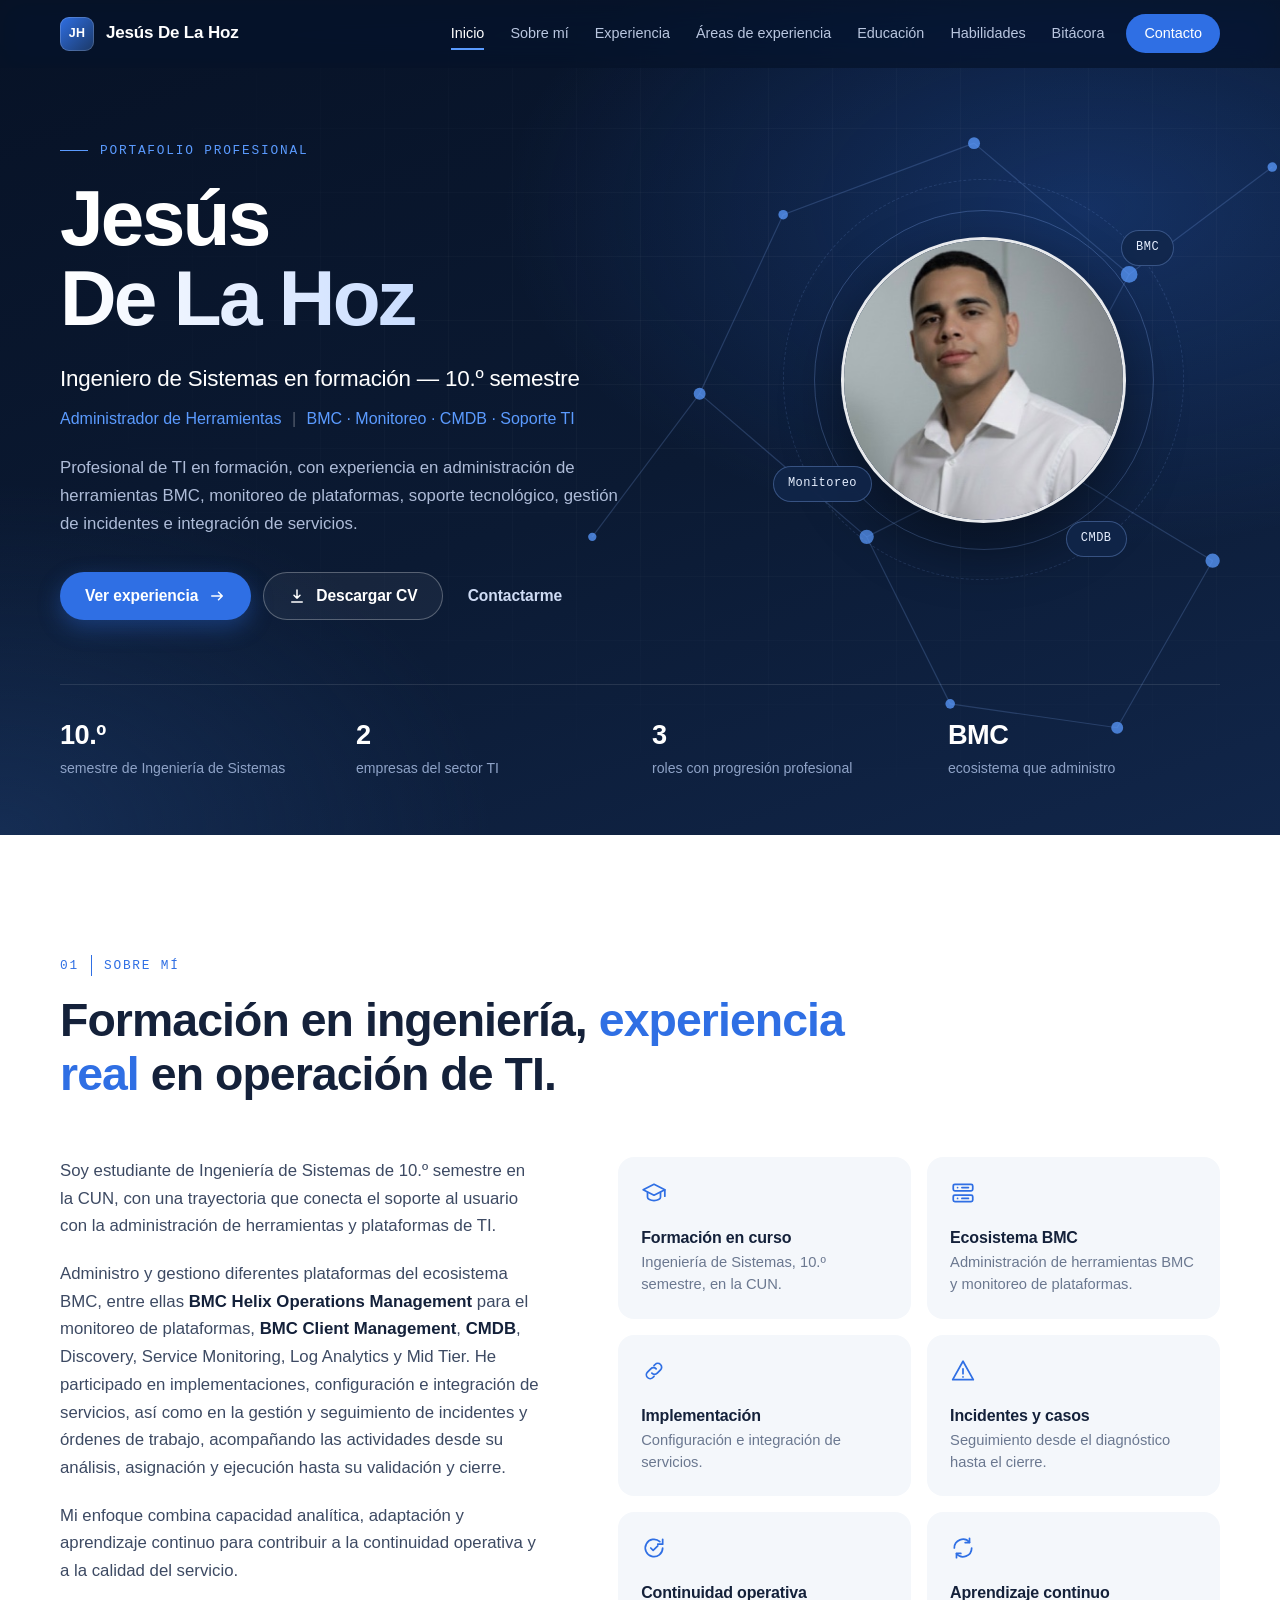
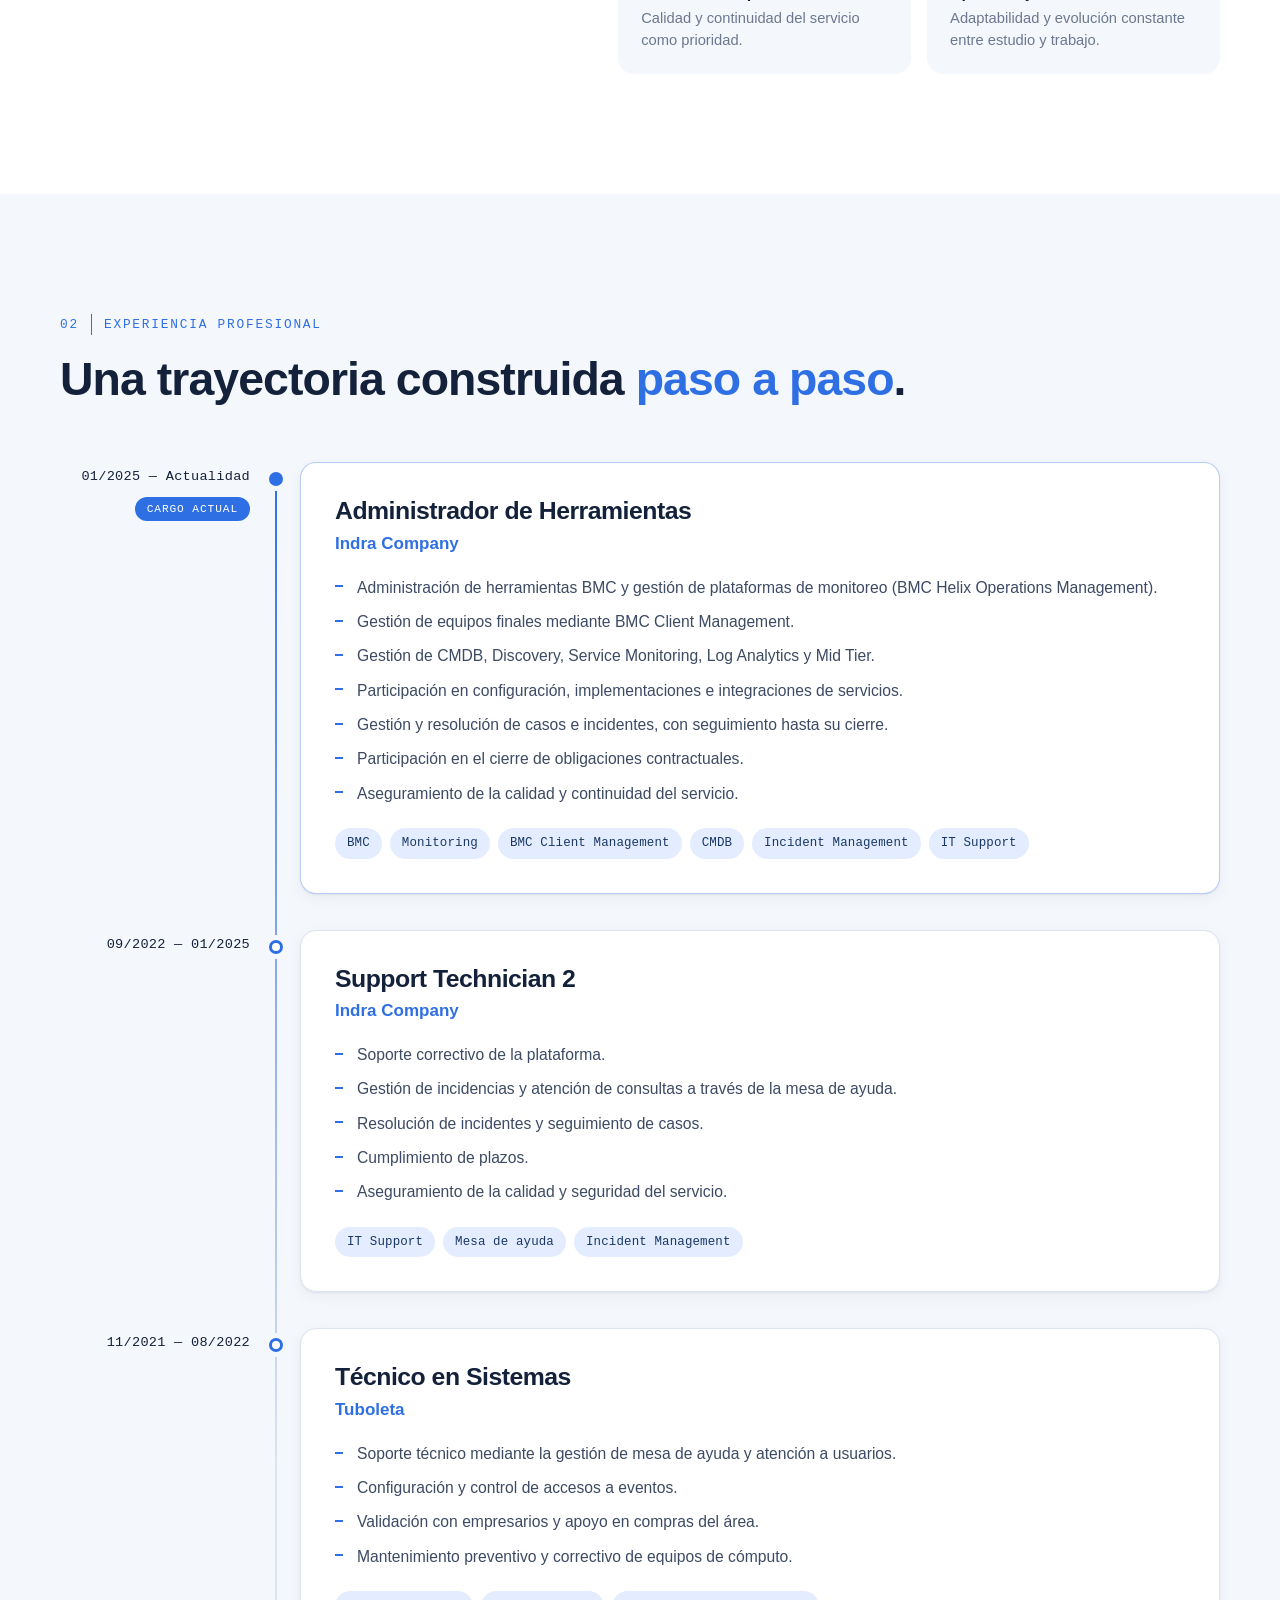
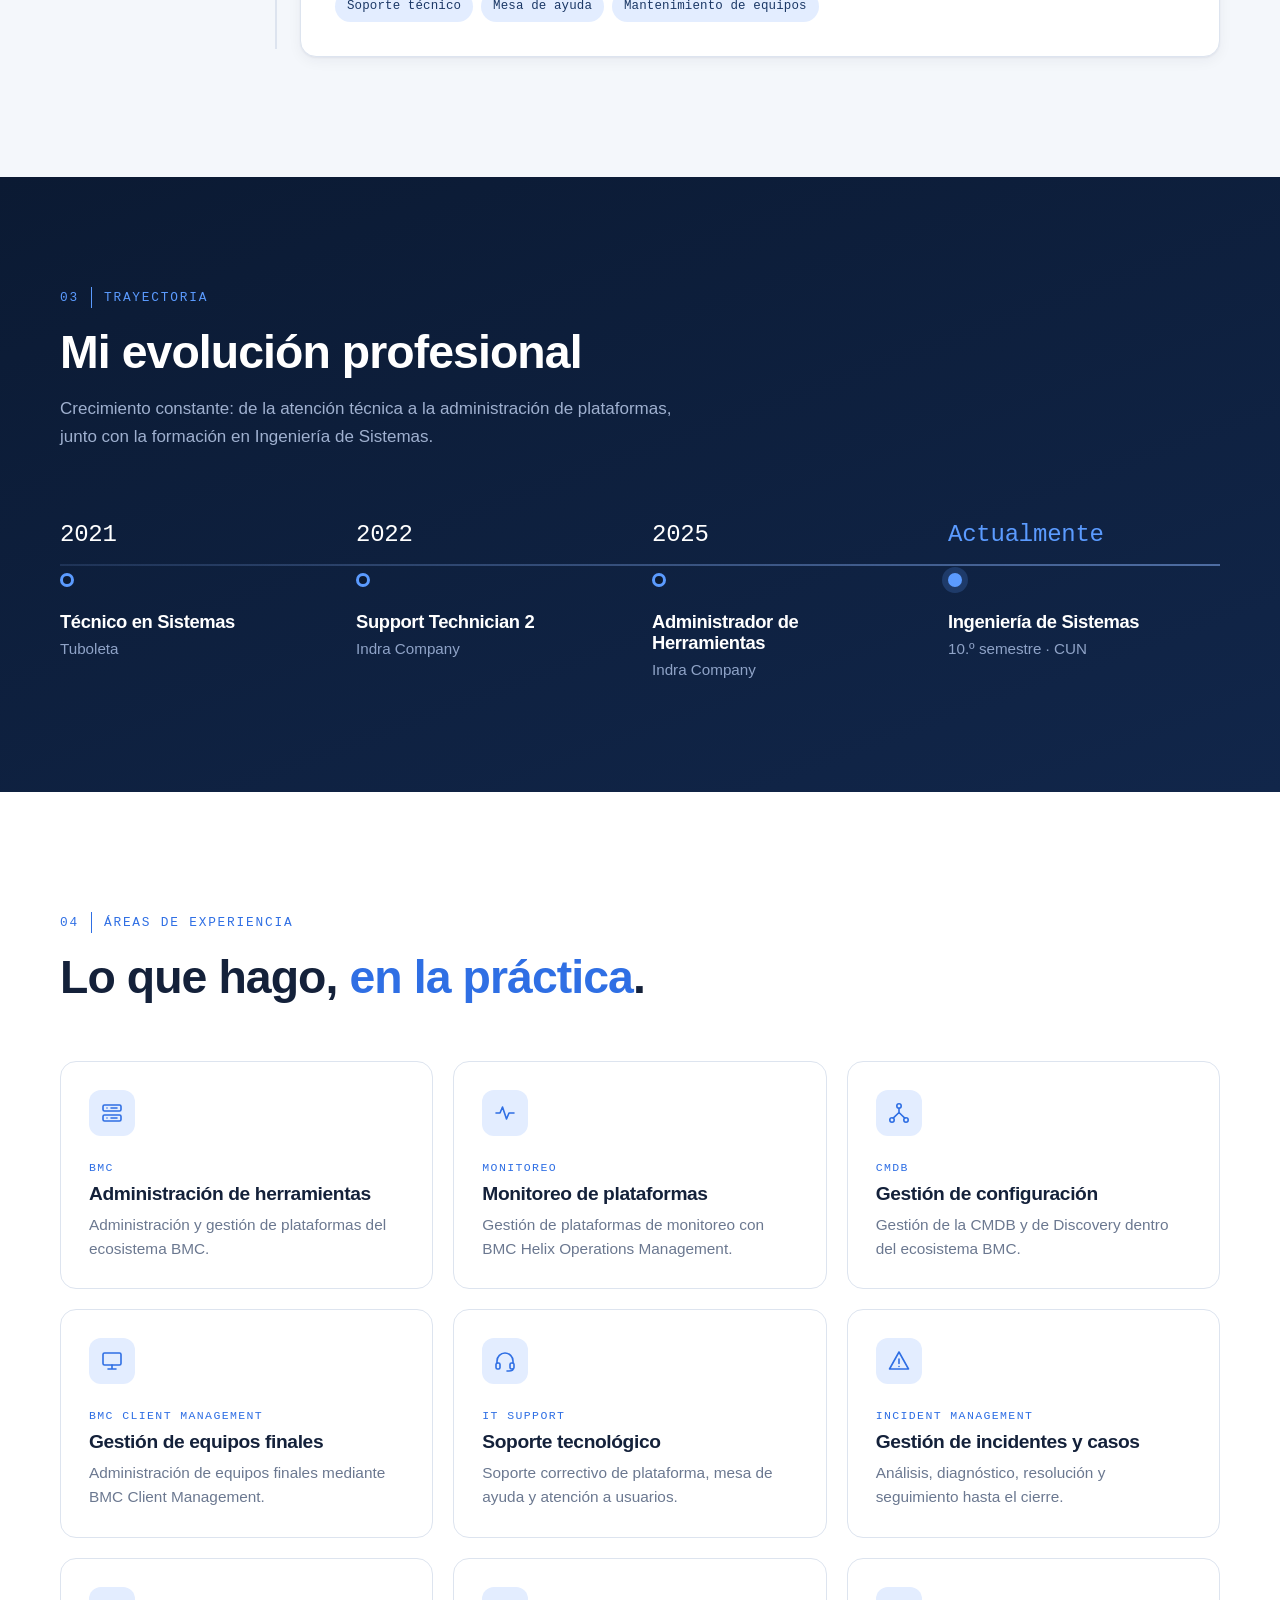
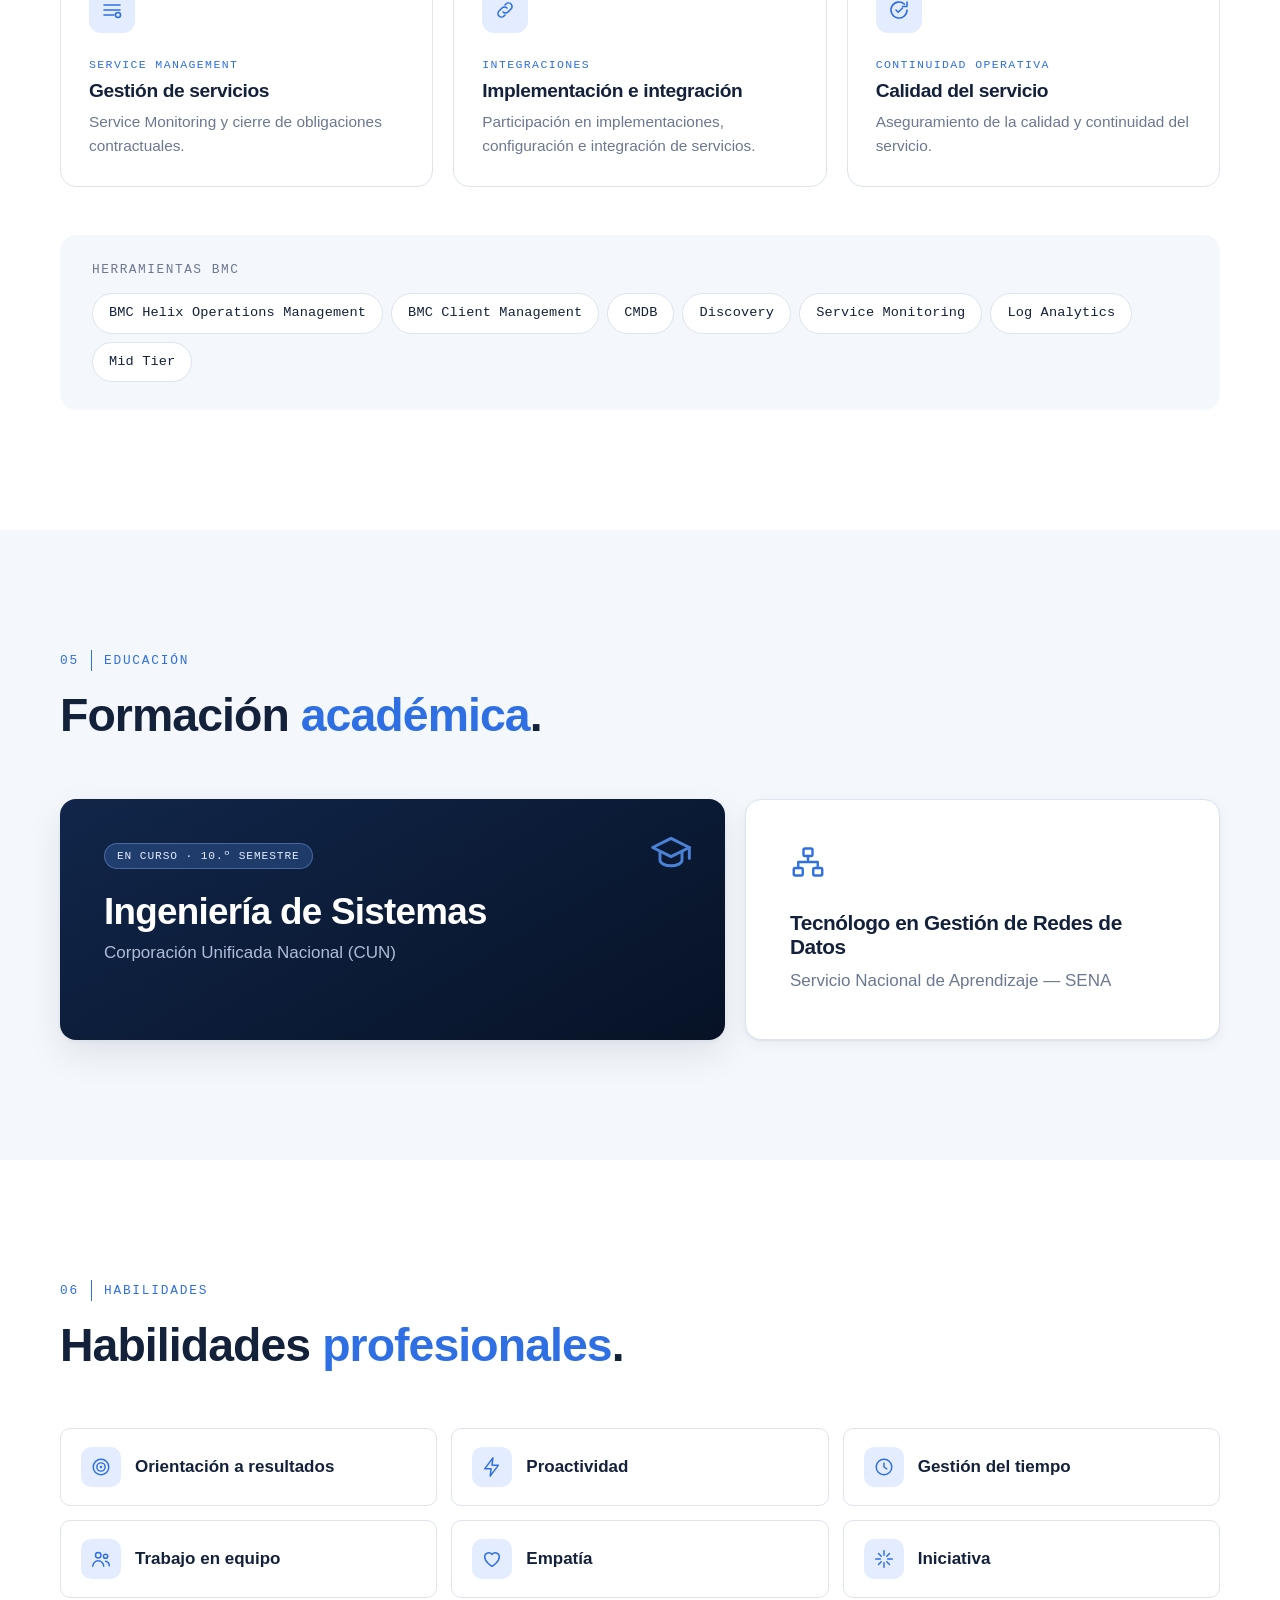
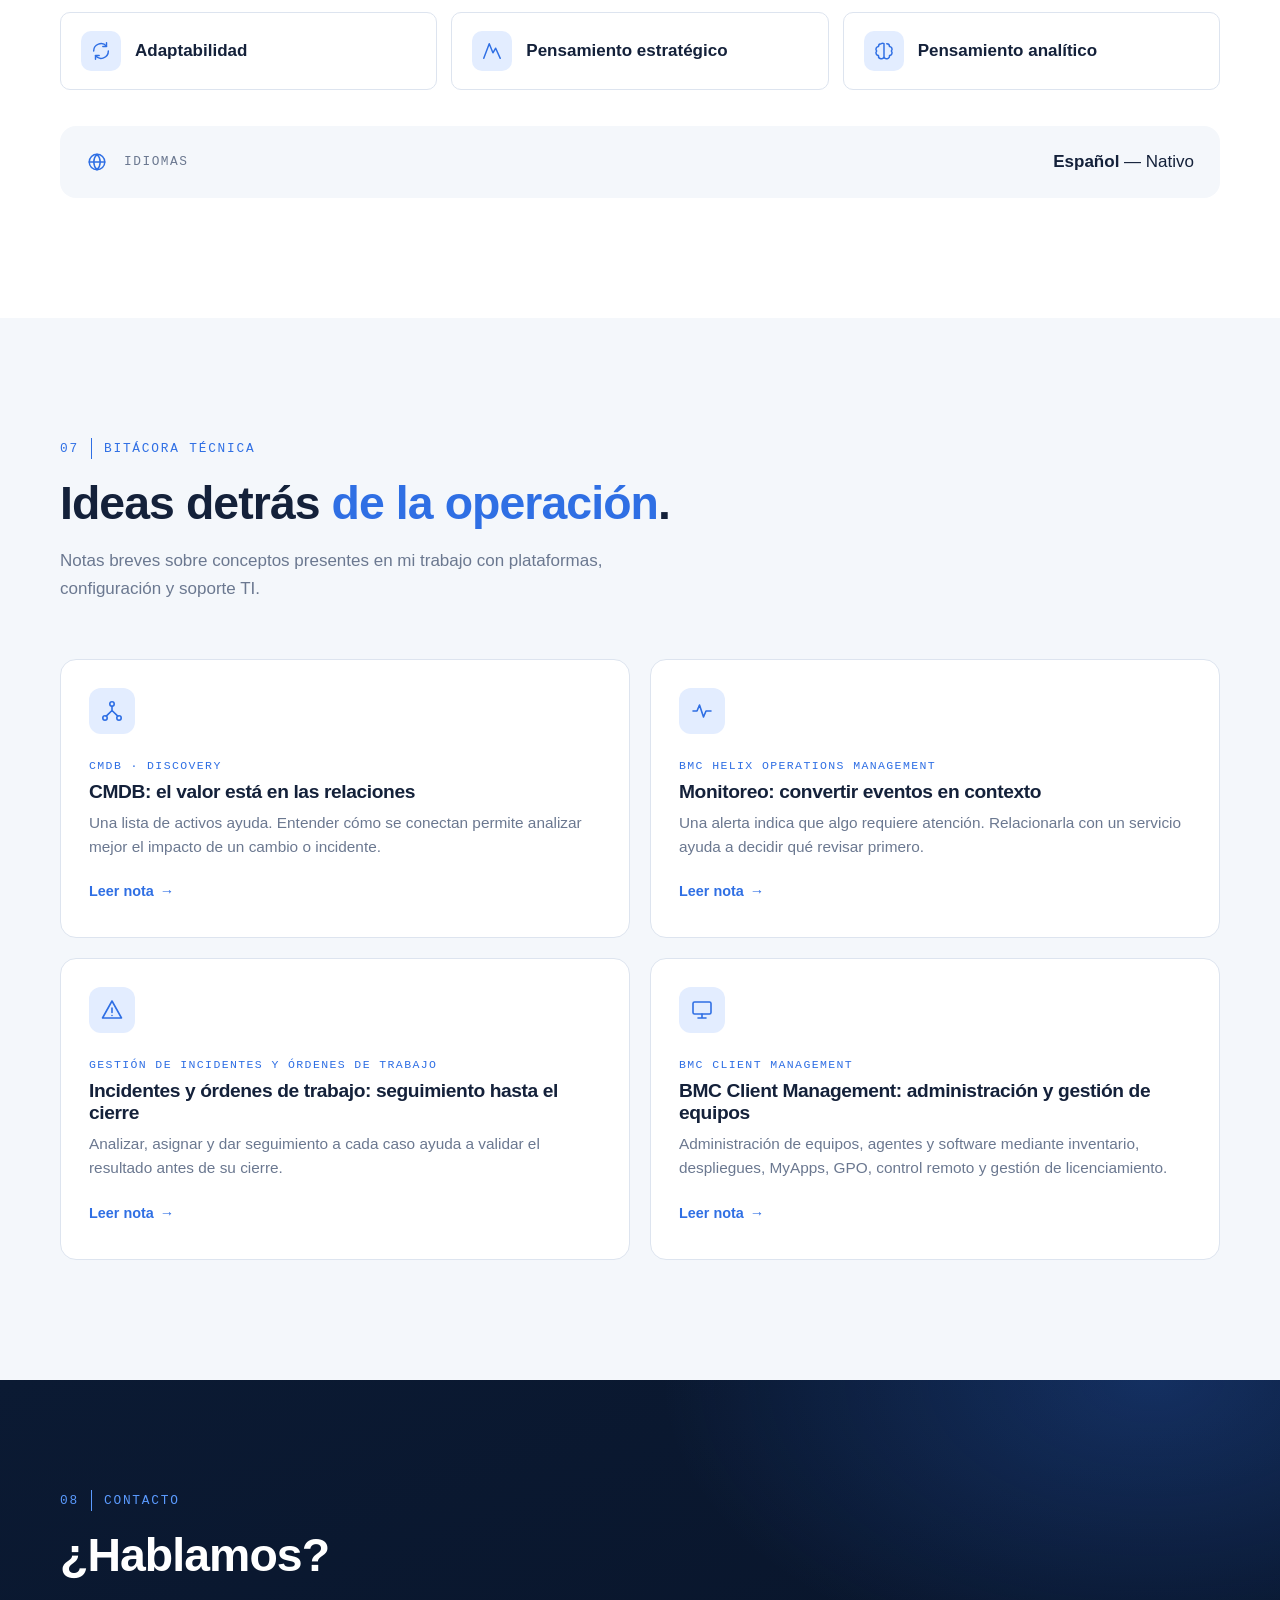
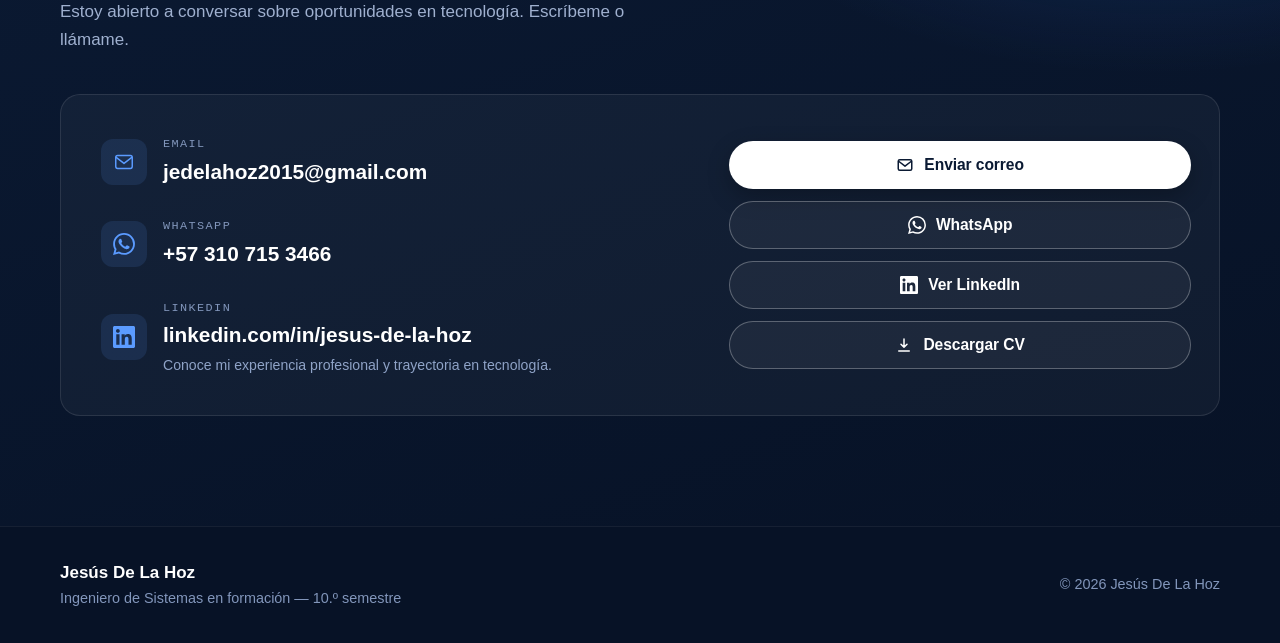
==== commit 7319d392: "Nuevo portafolio profesional: rediseño, contacto, bitácora técnica y SEO Reemplaza la versión anteri" ====
--- a/index.html
+++ b/index.html
@@ -1 +1,459 @@
-<!doctype html><html lang="es"><head><meta charset="UTF-8"><meta name="viewport" content="width=device-width, initial-scale=1"><title>Jesús De La Hoz | Ingeniero de Sistemas en formación</title><meta name="description" content="Estudiante de Ingeniería de Sistemas de 10.º semestre con experiencia en herramientas BMC, BMC Helix Operations Management, CMDB, soporte TI y gestión de incidentes."><script type="application/ld+json">{"@context":"https://schema.org","@type":"Person","name":"Jesús De La Hoz","url":"https://jesusdelahoz.com/","image":"https://jesusdelahoz.com/assets/jesus-de-la-hoz-og.png","jobTitle":"Administrador de Herramientas","worksFor":{"@type":"Organization","name":"Indra Company"},"sameAs":["https://www.linkedin.com/in/jesus-de-la-hoz/"],"description":"Ingeniero de Sistemas en formación — 10.º semestre, con experiencia profesional en administración de herramientas BMC, BMC Helix Operations Management y soporte TI.","knowsAbout":["BMC Helix Operations Management","BMC Client Management","CMDB","Monitoreo de plataformas","Gestión de incidentes","Soporte TI"]}</script><meta name="theme-color" content="#101f35"><link rel="canonical" href="https://jesusdelahoz.com/"><meta property="og:type" content="website"><meta property="og:locale" content="es_CO"><meta property="og:url" content="https://jesusdelahoz.com/"><meta property="og:title" content="Jesús De La Hoz | Ingeniero de Sistemas en formación"><meta property="og:description" content="Experiencia profesional en TI y formación continua. BMC, BMC Helix Operations Management, CMDB y soporte tecnológico."><meta property="og:image" content="https://jesusdelahoz.com/assets/jesus-de-la-hoz-og.png"><meta property="og:image:width" content="1200"><meta property="og:image:height" content="630"><meta property="og:image:alt" content="Jesús De La Hoz, Ingeniero de Sistemas en formación — 10.º semestre"><meta name="twitter:card" content="summary_large_image"><meta name="twitter:title" content="Jesús De La Hoz | Ingeniero de Sistemas en formación"><meta name="twitter:description" content="Experiencia profesional en TI y formación continua. BMC, BMC Helix Operations Management, CMDB y soporte tecnológico."><meta name="twitter:image" content="https://jesusdelahoz.com/assets/jesus-de-la-hoz-og.png"><link rel="icon" type="image/svg+xml" href="/favicon.svg"><link rel="preload" href="/fonts/InterVariable.woff2" as="font" type="font/woff2" crossorigin><link rel="stylesheet" href="/styles.css?v=862250a0e9fd"><script src="/main.js" defer></script></head><body><a class="skip-link" href="#contenido">Saltar al contenido</a><header class="site-header"><nav class="container nav" aria-label="Navegación principal"><a class="brand" href="#inicio" aria-label="Jesús De La Hoz, inicio">J<span class="brand-slash">/</span>H<span class="brand-dot">.</span></a><button class="menu-toggle" aria-controls="nav-links" aria-expanded="false" aria-label="Abrir menú"><span></span><span></span></button><div class="nav-links" id="nav-links"><a href="#inicio">Inicio</a><a href="#sobre-mi">Sobre mí</a><a href="#experiencia">Experiencia</a><a href="#areas">Áreas de experiencia</a><a href="#educacion">Educación</a><a href="#habilidades">Habilidades</a><a href="#bitacora">Bitácora</a><a href="#contacto">Contacto</a></div></nav></header><main id="contenido"><section id="inicio" class="hero"><div class="container hero-grid"><div class="hero-copy"><p class="eyebrow light">TECNOLOGÍA · OPERACIÓN · EVOLUCIÓN</p><h1>Jesús<br>De La Hoz<span class="period">.</span></h1><p class="hero-degree">Ingeniero de Sistemas en formación <span>— 10.º semestre</span></p><p class="hero-role">Administrador de Herramientas<br><span>BMC · BMC Helix Operations Management · CMDB · Soporte TI</span></p><p class="hero-description">Experiencia real en TI, aprendizaje continuo y una misma prioridad: la continuidad operativa y la calidad del servicio.</p><div class="hero-buttons"><a class="button button-primary" href="#experiencia">Ver experiencia</a><a class="button button-outline " href="/assets/Jesus_De_La_Hoz_CV.pdf" download><svg viewBox="0 0 24 24" fill="none" stroke="currentColor" stroke-width="1.5" stroke-linecap="round" stroke-linejoin="round" aria-hidden="true"><path d="M12 3v12m-5-5 5 5 5-5M4 16v5h16v-5"/></svg>Descargar CV</a><a class="text-link" href="#contacto">Contactarme</a></div></div><div class="hero-visual"><div class="orbit orbit-outer"></div><div class="orbit orbit-inner"></div><div class="orbit-line horizontal"></div><div class="orbit-line vertical"></div><div class="portrait-wrap"><img src="/assets/jesus-de-la-hoz.png" alt="Retrato de Jesús De La Hoz" width="293" height="470" fetchpriority="high"></div><div class="node node-bmc"><svg viewBox="0 0 24 24" fill="none" stroke="currentColor" stroke-width="1.5" stroke-linecap="round" stroke-linejoin="round" aria-hidden="true"><path d="m12 3 9 5-9 5-9-5 9-5Zm-9 9 9 5 9-5M3 16l9 5 9-5"/></svg><span>BMC<small>Administración</small></span></div><div class="node node-monitor"><svg viewBox="0 0 24 24" fill="none" stroke="currentColor" stroke-width="1.5" stroke-linecap="round" stroke-linejoin="round" aria-hidden="true"><rect x="3" y="3" width="18" height="13" rx="2"/><path d="M8 21h8m-4-5v5M6 11l3-3 3 3 5-5"/></svg><span>BMC Operations<small>Management</small></span></div><div class="node node-cmdb"><svg viewBox="0 0 24 24" fill="none" stroke="currentColor" stroke-width="1.5" stroke-linecap="round" stroke-linejoin="round" aria-hidden="true"><ellipse cx="12" cy="5" rx="8" ry="3"/><path d="M4 5v14c0 4 16 4 16 0V5M4 12c0 4 16 4 16 0"/></svg><span>CMDB<small>Gestión</small></span></div><div class="visual-caption"><span class="caption-line"></span> PERSONAS, PLATAFORMAS Y SERVICIOS</div></div></div><div class="hero-bottom container"><span>EXPERIENCIA PROFESIONAL + FORMACIÓN CONTINUA</span><span>Conoce mi trayectoria <span aria-hidden="true">↓</span></span></div></section><section id="sobre-mi" class="section container about-grid"><div class="section-heading reveal"><p class="eyebrow"><span>01</span> SOBRE MÍ</p><h2>La experiencia impulsa<br>mi formación.</h2></div><div class="about-copy reveal"><p class="lead">Soy estudiante de Ingeniería de Sistemas de <strong>10.º semestre en la CUN</strong>, con una trayectoria que conecta el soporte al usuario con la administración de herramientas y plataformas de TI.</p><p>Administro y gestiono diferentes plataformas del ecosistema BMC, entre ellas BMC Helix Operations Management para el monitoreo de plataformas, BMC Client Management, CMDB, Discovery, Service Monitoring, Log Analytics y Mid Tier. He participado en implementaciones, configuración e integración de servicios, así como en la gestión y seguimiento de incidentes y órdenes de trabajo, acompañando las actividades desde su análisis, asignación y ejecución hasta su validación y cierre.</p><p>Mi enfoque combina capacidad analítica, adaptación y aprendizaje continuo para contribuir a la continuidad operativa y a la calidad del servicio.</p><div class="about-note"><svg viewBox="0 0 24 24" fill="none" stroke="currentColor" stroke-width="1.5" stroke-linecap="round" stroke-linejoin="round" aria-hidden="true"><path d="m4 12 5 5L20 6M4 5h5M4 21h16"/></svg><span>Entender las necesidades. Dar seguimiento.<br><strong>Cuidar la calidad del servicio.</strong></span></div></div></section><section id="experiencia" class="section soft"><div class="container"><div class="section-heading reveal"><p class="eyebrow"><span>02</span> TRAYECTORIA</p><h2>Experiencia profesional</h2><p class="section-intro">Responsabilidades reales en soporte, operación y administración de herramientas tecnológicas.</p></div><div class="timeline"><article class="job reveal"><div class="job-meta"><p>01/2025 — Actualidad</p><span class="current-label">ROL ACTUAL</span></div><div class="job-content"><p class="company">Indra Company</p><h3>Administrador de Herramientas</h3><ul><li>Administración de herramientas BMC: BMC Helix Operations Management para el monitoreo de plataformas, además de Discovery, Service Monitoring, Log Analytics y Mid Tier.</li><li>Gestión de equipos finales mediante BMC Client Management y gestión de CMDB.</li><li>Participación en implementaciones, integraciones y cierre de obligaciones contractuales.</li><li>Gestión y resolución de casos e incidentes, con seguimiento hasta su cierre y enfoque en la calidad y continuidad del servicio.</li></ul><div class="chips"><span>BMC</span><span>BMC Helix Operations Management</span><span>BMC Client Management</span><span>CMDB</span><span>Discovery</span><span>Service Monitoring</span><span>Log Analytics</span><span>Mid Tier</span><span>Gestión de incidentes</span></div></div></article><article class="job reveal"><div class="job-meta"><p>09/2022 — 01/2025</p></div><div class="job-content"><p class="company">Indra Company</p><h3>Support Technician 2</h3><ul><li>Soporte correctivo de la plataforma y atención de incidencias y consultas a través de la mesa de ayuda.</li><li>Resolución de incidentes y seguimiento de casos, con cumplimiento de plazos y aseguramiento de la calidad y seguridad del servicio.</li></ul><div class="chips"><span>Soporte TI</span><span>Mesa de ayuda</span><span>Gestión de casos</span></div></div></article><article class="job reveal"><div class="job-meta"><p>11/2021 — 08/2022</p></div><div class="job-content"><p class="company">Tuboleta</p><h3>Técnico en Sistemas</h3><ul><li>Soporte técnico, gestión de mesa de ayuda y atención a usuarios.</li><li>Configuración y control de accesos a eventos, validación con empresarios y apoyo en compras del área.</li><li>Mantenimiento preventivo y correctivo de equipos de cómputo.</li></ul><div class="chips"><span>Soporte técnico</span><span>Atención al usuario</span><span>Mantenimiento</span></div></div></article></div></div></section><section class="section evolution"><div class="container"><div class="section-heading reveal"><p class="eyebrow"><span>03</span> CRECIMIENTO</p><h2>Mi evolución profesional</h2><p class="section-intro">Una trayectoria en TI acompañada de formación en Ingeniería de Sistemas.</p></div><ol class="evolution-grid"><li class="reveal"><span class="step-number">01</span><p class="step-year">2021</p><h3>Técnico en Sistemas</h3><p>Tuboleta</p></li><li class="reveal"><span class="step-number">02</span><p class="step-year">2022</p><h3>Support Technician 2</h3><p>Indra Company</p></li><li class="reveal"><span class="step-number">03</span><p class="step-year">2025</p><h3>Administrador de Herramientas</h3><p>Indra Company</p></li><li class="reveal"><span class="step-number">04</span><p class="step-year">ACTUALMENTE</p><h3>Ingeniería de Sistemas</h3><p>En formación · 10.º semestre</p></li></ol></div></section><section id="areas" class="section container"><div class="section-heading reveal"><p class="eyebrow"><span>04</span> EXPERIENCIA DESTACADA</p><h2>Áreas de experiencia</h2><p class="section-intro">Las áreas en las que he desarrollado mi trabajo y aportado a la operación de TI.</p></div><div class="areas-grid"><article class="area-card reveal"><div class="area-top" aria-hidden="true"><svg viewBox="0 0 24 24" fill="none" stroke="currentColor" stroke-width="1.5" stroke-linecap="round" stroke-linejoin="round" aria-hidden="true"><path d="m12 3 9 5-9 5-9-5 9-5Zm-9 9 9 5 9-5M3 16l9 5 9-5"/></svg><span>BMC</span></div><h3>Administración de herramientas</h3><p>Administración de herramientas BMC y de sus módulos en la operación tecnológica.</p></article><article class="area-card reveal"><div class="area-top" aria-hidden="true"><svg viewBox="0 0 24 24" fill="none" stroke="currentColor" stroke-width="1.5" stroke-linecap="round" stroke-linejoin="round" aria-hidden="true"><rect x="3" y="3" width="18" height="13" rx="2"/><path d="M8 21h8m-4-5v5M6 11l3-3 3 3 5-5"/></svg><span>BMC</span></div><h3>BMC Helix Operations Management</h3><p>Administración del módulo de monitoreo BMC Helix Operations Management, con foco en la continuidad del servicio.</p></article><article class="area-card reveal"><div class="area-top" aria-hidden="true"><svg viewBox="0 0 24 24" fill="none" stroke="currentColor" stroke-width="1.5" stroke-linecap="round" stroke-linejoin="round" aria-hidden="true"><ellipse cx="12" cy="5" rx="8" ry="3"/><path d="M4 5v14c0 4 16 4 16 0V5M4 12c0 4 16 4 16 0"/></svg><span>CMDB</span></div><h3>Gestión de configuración</h3><p>Gestión de CMDB como parte de la administración de herramientas BMC.</p></article><article class="area-card reveal"><div class="area-top" aria-hidden="true"><svg viewBox="0 0 24 24" fill="none" stroke="currentColor" stroke-width="1.5" stroke-linecap="round" stroke-linejoin="round" aria-hidden="true"><rect x="3" y="4" width="18" height="13" rx="2"/><path d="M8 21h8m-4-4v4"/></svg><span>BMC CLIENT MANAGEMENT</span></div><h3>Gestión de equipos finales</h3><p>Administración de herramientas para la gestión de equipos finales mediante BMC Client Management.</p></article><article class="area-card reveal"><div class="area-top" aria-hidden="true"><svg viewBox="0 0 24 24" fill="none" stroke="currentColor" stroke-width="1.5" stroke-linecap="round" stroke-linejoin="round" aria-hidden="true"><rect x="9" y="2" width="6" height="6" rx="1"/><rect x="2" y="16" width="6" height="6" rx="1"/><rect x="16" y="16" width="6" height="6" rx="1"/><path d="M12 8v4M5 16v-4h14v4"/></svg><span>BMC</span></div><h3>Discovery</h3><p>Experiencia con Discovery dentro de la administración de herramientas BMC.</p></article><article class="area-card reveal"><div class="area-top" aria-hidden="true"><svg viewBox="0 0 24 24" fill="none" stroke="currentColor" stroke-width="1.5" stroke-linecap="round" stroke-linejoin="round" aria-hidden="true"><rect x="3" y="3" width="18" height="13" rx="2"/><path d="M8 21h8m-4-5v5M6 11l3-3 3 3 5-5"/></svg><span>BMC</span></div><h3>Service Monitoring</h3><p>Experiencia con Service Monitoring como parte de los módulos BMC administrados.</p></article><article class="area-card reveal"><div class="area-top" aria-hidden="true"><svg viewBox="0 0 24 24" fill="none" stroke="currentColor" stroke-width="1.5" stroke-linecap="round" stroke-linejoin="round" aria-hidden="true"><ellipse cx="12" cy="5" rx="8" ry="3"/><path d="M4 5v14c0 4 16 4 16 0V5M4 12c0 4 16 4 16 0"/></svg><span>BMC</span></div><h3>Log Analytics</h3><p>Experiencia con Log Analytics dentro del entorno de herramientas BMC.</p></article><article class="area-card reveal"><div class="area-top" aria-hidden="true"><svg viewBox="0 0 24 24" fill="none" stroke="currentColor" stroke-width="1.5" stroke-linecap="round" stroke-linejoin="round" aria-hidden="true"><path d="m12 3 9 5-9 5-9-5 9-5Zm-9 9 9 5 9-5M3 16l9 5 9-5"/></svg><span>BMC</span></div><h3>Mid Tier</h3><p>Experiencia con Mid Tier como parte de la administración de herramientas BMC.</p></article><article class="area-card reveal"><div class="area-top" aria-hidden="true"><svg viewBox="0 0 24 24" fill="none" stroke="currentColor" stroke-width="1.5" stroke-linecap="round" stroke-linejoin="round" aria-hidden="true"><path d="M4 14v-3a8 8 0 0 1 16 0v3m0 3v2a2 2 0 0 1-2 2h-4"/><rect x="2" y="11" width="4" height="7" rx="2"/><rect x="18" y="11" width="4" height="7" rx="2"/></svg><span>IT SUPPORT</span></div><h3>Soporte tecnológico</h3><p>Atención a usuarios, mesa de ayuda y mantenimiento preventivo y correctivo de equipos.</p></article><article class="area-card reveal"><div class="area-top" aria-hidden="true"><svg viewBox="0 0 24 24" fill="none" stroke="currentColor" stroke-width="1.5" stroke-linecap="round" stroke-linejoin="round" aria-hidden="true"><circle cx="12" cy="12" r="9"/><path d="M12 7v6m0 3h.01"/></svg><span>INCIDENT MANAGEMENT</span></div><h3>Incidentes y casos</h3><p>Gestión, resolución y seguimiento de incidentes y casos hasta su cierre.</p></article><article class="area-card reveal"><div class="area-top" aria-hidden="true"><svg viewBox="0 0 24 24" fill="none" stroke="currentColor" stroke-width="1.5" stroke-linecap="round" stroke-linejoin="round" aria-hidden="true"><path d="m4 12 5 5L20 6M4 5h5M4 21h16"/></svg><span>SERVICE MANAGEMENT</span></div><h3>Calidad del servicio</h3><p>Seguimiento de casos, cumplimiento de plazos y participación en el cierre de obligaciones contractuales.</p></article><article class="area-card reveal"><div class="area-top" aria-hidden="true"><svg viewBox="0 0 24 24" fill="none" stroke="currentColor" stroke-width="1.5" stroke-linecap="round" stroke-linejoin="round" aria-hidden="true"><rect x="9" y="2" width="6" height="6" rx="1"/><rect x="2" y="16" width="6" height="6" rx="1"/><rect x="16" y="16" width="6" height="6" rx="1"/><path d="M12 8v4M5 16v-4h14v4"/></svg><span>INTEGRACIONES</span></div><h3>Implementación e integración</h3><p>Participación en implementaciones e integración de servicios en entornos de TI.</p></article></div></section><section id="educacion" class="section soft"><div class="container"><div class="section-heading reveal"><p class="eyebrow"><span>05</span> FORMACIÓN</p><h2>Educación</h2></div><div class="education-grid"><article class="education-card featured reveal"><div class="education-top"><svg viewBox="0 0 24 24" fill="none" stroke="currentColor" stroke-width="1.5" stroke-linecap="round" stroke-linejoin="round" aria-hidden="true"><path d="m2 8 10-5 10 5-10 5L2 8Zm4 3v7c4 3 8 3 12 0v-7m4-3v8"/></svg><span class="current-label">EN CURSO · 10.º SEMESTRE</span></div><h3>Ingeniería de Sistemas</h3><p>Corporación Unificada Nacional (CUN)</p><div class="education-bottom">Formación actual</div></article><article class="education-card reveal"><div class="education-top"><svg viewBox="0 0 24 24" fill="none" stroke="currentColor" stroke-width="1.5" stroke-linecap="round" stroke-linejoin="round" aria-hidden="true"><rect x="9" y="2" width="6" height="6" rx="1"/><rect x="2" y="16" width="6" height="6" rx="1"/><rect x="16" y="16" width="6" height="6" rx="1"/><path d="M12 8v4M5 16v-4h14v4"/></svg><span class="eyebrow">FORMACIÓN TECNOLÓGICA</span></div><h3>Tecnólogo en Gestión<br>de Redes de Datos</h3><p>Servicio Nacional de Aprendizaje — SENA</p></article></div></div></section><section id="habilidades" class="section container skills-grid"><div class="section-heading reveal"><p class="eyebrow"><span>06</span> CÓMO TRABAJO</p><h2>Habilidades</h2><p class="section-intro">Capacidades que acompañan mi trabajo en tecnología.</p></div><div class="reveal"><div class="chips"><span>Orientación a resultados</span><span>Proactividad</span><span>Gestión del tiempo</span><span>Trabajo en equipo</span><span>Empatía</span><span>Iniciativa</span><span>Adaptabilidad</span><span>Pensamiento estratégico</span><span>Pensamiento analítico</span></div><div class="language"><span>IDIOMAS</span><p>Español <span>— Nativo</span></p></div></div></section><section id="bitacora" class="section soft"><div class="container"><div class="section-heading reveal"><p class="eyebrow"><span>07</span> BITÁCORA TÉCNICA</p><h2>Ideas detrás de la operación</h2><p class="section-intro">Notas breves sobre conceptos presentes en mi trabajo con plataformas, configuración y soporte TI.</p></div><div class="notes-grid"><article class="note-card reveal"><div class="note-card-top"><svg viewBox="0 0 24 24" fill="none" stroke="currentColor" stroke-width="1.5" stroke-linecap="round" stroke-linejoin="round" aria-hidden="true"><ellipse cx="12" cy="5" rx="8" ry="3"/><path d="M4 5v14c0 4 16 4 16 0V5M4 12c0 4 16 4 16 0"/></svg><span>CMDB · DISCOVERY</span></div><h3><a href="/bitacora/cmdb-y-relaciones.html">CMDB: el valor está en las relaciones</a></h3><p>Una lista de activos ayuda. Entender cómo se conectan permite analizar mejor el impacto de un cambio o incidente.</p><a class="note-read" href="/bitacora/cmdb-y-relaciones.html" aria-label="Leer nota: CMDB: el valor está en las relaciones">Leer nota <span aria-hidden="true">↗</span></a></article><article class="note-card reveal"><div class="note-card-top"><svg viewBox="0 0 24 24" fill="none" stroke="currentColor" stroke-width="1.5" stroke-linecap="round" stroke-linejoin="round" aria-hidden="true"><rect x="3" y="3" width="18" height="13" rx="2"/><path d="M8 21h8m-4-5v5M6 11l3-3 3 3 5-5"/></svg><span>BMC HELIX OPERATIONS MANAGEMENT</span></div><h3><a href="/bitacora/monitoreo-con-contexto.html">Monitoreo: convertir eventos en contexto</a></h3><p>Una alerta indica que algo requiere atención. Relacionarla con un servicio ayuda a decidir qué revisar primero.</p><a class="note-read" href="/bitacora/monitoreo-con-contexto.html" aria-label="Leer nota: Monitoreo: convertir eventos en contexto">Leer nota <span aria-hidden="true">↗</span></a></article><article class="note-card reveal"><div class="note-card-top"><svg viewBox="0 0 24 24" fill="none" stroke="currentColor" stroke-width="1.5" stroke-linecap="round" stroke-linejoin="round" aria-hidden="true"><circle cx="12" cy="12" r="9"/><path d="M12 7v6m0 3h.01"/></svg><span>GESTIÓN DE INCIDENTES Y ÓRDENES DE TRABAJO</span></div><h3><a href="/bitacora/incidentes-hasta-el-cierre.html">Incidentes y órdenes de trabajo: seguimiento hasta el cierre</a></h3><p>Analizar, asignar y dar seguimiento a cada caso ayuda a validar el resultado antes de su cierre.</p><a class="note-read" href="/bitacora/incidentes-hasta-el-cierre.html" aria-label="Leer nota: Incidentes y órdenes de trabajo: seguimiento hasta el cierre">Leer nota <span aria-hidden="true">↗</span></a></article><article class="note-card reveal"><div class="note-card-top"><svg viewBox="0 0 24 24" fill="none" stroke="currentColor" stroke-width="1.5" stroke-linecap="round" stroke-linejoin="round" aria-hidden="true"><rect x="3" y="4" width="18" height="13" rx="2"/><path d="M8 21h8m-4-4v4"/></svg><span>BMC CLIENT MANAGEMENT</span></div><h3><a href="/bitacora/bmc-client-management.html">BMC Client Management: administración y gestión de equipos</a></h3><p>Administración de equipos, agentes y software mediante inventario, despliegues, MyApps, GPO, control remoto y gestión de licenciamiento.</p><a class="note-read" href="/bitacora/bmc-client-management.html" aria-label="Leer nota: BMC Client Management: administración y gestión de equipos">Leer nota <span aria-hidden="true">↗</span></a></article></div></div></section><section id="contacto" class="contact"><div class="container contact-grid"><div><div class="section-heading reveal"><p class="eyebrow"><span>08</span> CONTACTO</p><h2>¿Hablamos?</h2><p class="section-intro">Conversemos sobre oportunidades en tecnología, operación y soporte TI.</p></div><div class="contact-buttons"><a class="button button-primary" href="mailto:jedelahoz2015@gmail.com"><svg viewBox="0 0 24 24" fill="none" stroke="currentColor" stroke-width="1.5" stroke-linecap="round" stroke-linejoin="round" aria-hidden="true"><rect x="3" y="5" width="18" height="14" rx="2"/><path d="m3 6 9 7 9-7"/></svg>Enviar correo</a><a class="button button-outline " href="/assets/Jesus_De_La_Hoz_CV.pdf" download><svg viewBox="0 0 24 24" fill="none" stroke="currentColor" stroke-width="1.5" stroke-linecap="round" stroke-linejoin="round" aria-hidden="true"><path d="M12 3v12m-5-5 5 5 5-5M4 16v5h16v-5"/></svg>Descargar CV</a><a class="button button-outline" href="https://www.linkedin.com/in/jesus-de-la-hoz/" target="_blank" rel="noopener noreferrer"><svg viewBox="0 0 24 24" fill="none" stroke="currentColor" stroke-width="1.5" stroke-linecap="round" stroke-linejoin="round" aria-hidden="true"><rect x="3" y="3" width="18" height="18" rx="2"/><path d="M7 10v7m0-10v.01M11 17v-7m0 3a3 3 0 0 1 6 0v4"/></svg>LinkedIn</a><a class="button button-outline" href="https://wa.me/573107153466" target="_blank" rel="noopener noreferrer"><svg viewBox="0 0 24 24" fill="none" stroke="currentColor" stroke-width="1.5" stroke-linecap="round" stroke-linejoin="round" aria-hidden="true"><path d="M20.5 11.5a8.5 8.5 0 0 1-12.4 7.5L3 20.5l1.5-5.1a8.5 8.5 0 1 1 16-3.9Z"/><path d="M8.3 8.3c.3-.3.6-.3.9.1l1 1.4c.2.3.2.5 0 .8l-.6.7c.6 1.2 1.7 2.3 2.9 2.9l.7-.6c.3-.2.5-.2.8 0l1.4 1c.4.3.4.6.1.9-.5.6-1.2.9-1.9.8-2.8-.4-5.4-3-5.8-5.8-.1-.7.2-1.4.5-2.2Z"/></svg>WhatsApp</a></div></div><div class="contact-details"><div><span>EMAIL</span><a href="mailto:jedelahoz2015@gmail.com">jedelahoz2015@gmail.com</a></div></div></div></section></main><footer class="container footer"><div><a class="footer-name" href="#inicio">Jesús De La Hoz<span>.</span></a><p>Ingeniero de Sistemas en formación — 10.º semestre</p></div><p>© <span id="year">2026</span> Jesús De La Hoz</p></footer></body></html>+<!doctype html>
+<html lang="es">
+<head>
+  <meta charset="utf-8">
+  <meta name="viewport" content="width=device-width, initial-scale=1">
+  <title>Jesús De La Hoz | Ingeniero de Sistemas en formación</title>
+  <meta name="description" content="Portafolio de Jesús De La Hoz, estudiante de Ingeniería de Sistemas de 10.º semestre con experiencia profesional en TI: administración de herramientas BMC, monitoreo de plataformas, CMDB, soporte tecnológico y gestión de incidentes.">
+  <meta name="author" content="Jesús De La Hoz">
+  <meta name="theme-color" content="#0b1a33">
+  <link rel="canonical" href="https://jesusdelahoz.com/">
+  <link rel="icon" href="assets/favicon.svg" type="image/svg+xml">
+
+  <meta property="og:type" content="website">
+  <meta property="og:locale" content="es_CO">
+  <meta property="og:url" content="https://jesusdelahoz.com/">
+  <meta property="og:title" content="Jesús De La Hoz | Ingeniero de Sistemas en formación">
+  <meta property="og:description" content="Profesional de TI en formación con experiencia en herramientas BMC, monitoreo, CMDB, soporte tecnológico y gestión de incidentes.">
+  <meta property="og:image" content="https://jesusdelahoz.com/assets/og-image.jpg">
+  <meta property="og:image:width" content="1200">
+  <meta property="og:image:height" content="630">
+  <meta property="og:image:alt" content="Jesús De La Hoz, Ingeniero de Sistemas en formación — 10.º semestre">
+  <meta name="twitter:card" content="summary_large_image">
+  <meta name="twitter:title" content="Jesús De La Hoz | Ingeniero de Sistemas en formación">
+  <meta name="twitter:description" content="Profesional de TI en formación con experiencia en herramientas BMC, monitoreo, CMDB, soporte tecnológico y gestión de incidentes.">
+  <meta name="twitter:image" content="https://jesusdelahoz.com/assets/og-image.jpg">
+  <script type="application/ld+json">{"@context": "https://schema.org", "@type": "Person", "name": "Jesús De La Hoz", "url": "https://jesusdelahoz.com/", "image": "https://jesusdelahoz.com/assets/jesus-de-la-hoz.jpg", "jobTitle": "Administrador de Herramientas", "worksFor": {"@type": "Organization", "name": "Indra Company"}, "alumniOf": {"@type": "CollegeOrUniversity", "name": "Corporación Unificada Nacional (CUN)"}, "sameAs": ["https://www.linkedin.com/in/jesus-de-la-hoz/"], "knowsAbout": ["BMC Helix Operations Management", "BMC Client Management", "CMDB", "Monitoreo de plataformas", "Gestión de incidentes", "Soporte TI"]}</script>
+
+  <link rel="preload" as="image" href="assets/jesus-de-la-hoz.jpg">
+  <link rel="stylesheet" href="css/base.css">
+  <link rel="stylesheet" href="css/layout.css">
+  <link rel="stylesheet" href="css/sections.css">
+</head>
+<body>
+  <a class="skip-link" href="#contenido">Saltar al contenido</a>
+
+  <!-- Iconos SVG minimalistas reutilizables -->
+  <svg width="0" height="0" style="position:absolute" aria-hidden="true" focusable="false">
+    <defs>
+      <symbol id="i-bmc" viewBox="0 0 24 24"><rect x="3" y="4" width="18" height="6" rx="1.5"/><rect x="3" y="14" width="18" height="6" rx="1.5"/><path d="M7 7h.01M7 17h.01M11 7h6M11 17h6"/></symbol>
+      <symbol id="i-monitor" viewBox="0 0 24 24"><path d="M3 12h4l2.5-6 4 12 2.5-6H21"/></symbol>
+      <symbol id="i-cmdb" viewBox="0 0 24 24"><circle cx="12" cy="5" r="2.2"/><circle cx="5" cy="19" r="2.2"/><circle cx="19" cy="19" r="2.2"/><path d="M12 7.2v4.3M12 11.5l-5.8 5.6M12 11.5l5.8 5.6"/></symbol>
+      <symbol id="i-endpoint" viewBox="0 0 24 24"><rect x="3" y="4" width="18" height="12" rx="1.5"/><path d="M8 20h8M12 16v4"/></symbol>
+      <symbol id="i-support" viewBox="0 0 24 24"><path d="M4 14v-2a8 8 0 0 1 16 0v2"/><rect x="3" y="14" width="4" height="6" rx="1.5"/><rect x="17" y="14" width="4" height="6" rx="1.5"/><path d="M20 20c0 1.2-1.5 2-4 2h-2"/></symbol>
+      <symbol id="i-incident" viewBox="0 0 24 24"><path d="M12 3 2.5 20h19L12 3z"/><path d="M12 10v4.5M12 17.5h.01"/></symbol>
+      <symbol id="i-service" viewBox="0 0 24 24"><path d="M4 7h16M4 12h16M4 17h10"/><circle cx="18" cy="17" r="2.5"/></symbol>
+      <symbol id="i-integration" viewBox="0 0 24 24"><path d="M10 14a3.5 3.5 0 0 0 5 0l3-3a3.5 3.5 0 0 0-5-5l-1 1M14 10a3.5 3.5 0 0 0-5 0l-3 3a3.5 3.5 0 0 0 5 5l1-1"/></symbol>
+      <symbol id="i-continuity" viewBox="0 0 24 24"><path d="M20 12a8 8 0 1 1-2.6-5.9"/><path d="M20 4v4.5h-4.5"/><path d="m9 12 2.2 2.2L15.5 10"/></symbol>
+      <symbol id="i-mail" viewBox="0 0 24 24"><rect x="3" y="5" width="18" height="14" rx="2"/><path d="m3.5 7 8.5 6.5L20.5 7"/></symbol>
+      <symbol id="i-phone" viewBox="0 0 24 24"><path d="M5 4h4l2 5-2.5 1.5a11 11 0 0 0 5 5L15 13l5 2v4a2 2 0 0 1-2 2A15 15 0 0 1 3 6a2 2 0 0 1 2-2z"/></symbol>
+      <symbol id="i-download" viewBox="0 0 24 24"><path d="M12 4v11m0 0-4-4m4 4 4-4M5 20h14"/></symbol>
+      <symbol id="i-arrow" viewBox="0 0 24 24"><path d="M5 12h14m-5-5 5 5-5 5"/></symbol>
+      <symbol id="i-cap" viewBox="0 0 24 24"><path d="m2 9 10-5 10 5-10 5L2 9z"/><path d="M6 11.5V16c0 1.5 2.7 3 6 3s6-1.5 6-3v-4.5M22 9v6"/></symbol>
+      <symbol id="i-network" viewBox="0 0 24 24"><rect x="9" y="3" width="6" height="5" rx="1"/><rect x="2.5" y="16" width="6" height="5" rx="1"/><rect x="15.5" y="16" width="6" height="5" rx="1"/><path d="M12 8v4M5.5 16v-4h13v4"/></symbol>
+      <symbol id="i-target" viewBox="0 0 24 24"><circle cx="12" cy="12" r="8.5"/><circle cx="12" cy="12" r="4.5"/><circle cx="12" cy="12" r=".6"/></symbol>
+      <symbol id="i-bolt" viewBox="0 0 24 24"><path d="M13 2 4 14h7l-1 8 9-12h-7l1-8z"/></symbol>
+      <symbol id="i-clock" viewBox="0 0 24 24"><circle cx="12" cy="12" r="8.5"/><path d="M12 7.5V12l3 2"/></symbol>
+      <symbol id="i-team" viewBox="0 0 24 24"><circle cx="9" cy="8" r="3"/><path d="M3 20a6 6 0 0 1 12 0"/><circle cx="17" cy="9" r="2.3"/><path d="M17 14.5a5 5 0 0 1 4 5"/></symbol>
+      <symbol id="i-heart" viewBox="0 0 24 24"><path d="M12 20s-8-4.7-8-10.5A4.5 4.5 0 0 1 12 7a4.5 4.5 0 0 1 8 2.5C20 15.300 12 20 12 20z"/></symbol>
+      <symbol id="i-spark" viewBox="0 0 24 24"><path d="M12 3v5M12 16v5M3 12h5M16 12h5M6 6l3 3M15 15l3 3M18 6l-3 3M9 15l-3 3"/></symbol>
+      <symbol id="i-adapt" viewBox="0 0 24 24"><path d="M4 12a8 8 0 0 1 14-5.300M20 12a8 8 0 0 1-14 5.300"/><path d="M18 3v4h-4M6 21v-4h4"/></symbol>
+      <symbol id="i-chess" viewBox="0 0 24 24"><path d="M3 20 9 4l4 10 3-5 5 11"/></symbol>
+      <symbol id="i-brain" viewBox="0 0 24 24"><path d="M9 4a3 3 0 0 0-3 3 3 3 0 0 0-2 5 3 3 0 0 0 2 5 3 3 0 0 0 6 1V4a3 3 0 0 0-3 0zM15 4a3 3 0 0 1 3 3 3 3 0 0 1 2 5 3 3 0 0 1-2 5 3 3 0 0 1-6 1"/></symbol>
+      <symbol id="i-globe" viewBox="0 0 24 24"><circle cx="12" cy="12" r="8.5"/><path d="M3.500 12h17M12 3.500c2.500 2.500 3.500 5.500 3.500 8.500s-1 6-3.500 8.500c-2.500-2.500-3.500-5.500-3.500-8.500s1-6 3.500-8.500z"/></symbol>
+      <symbol id="i-whatsapp" viewBox="0 0 24 24"><path d="M17.472 14.382c-.297-.149-1.758-.867-2.03-.967-.273-.099-.471-.148-.67.15-.197.297-.767.966-.94 1.164-.173.199-.347.223-.644.075-.297-.15-1.255-.463-2.39-1.475-.883-.788-1.48-1.761-1.653-2.059-.173-.297-.018-.458.13-.606.134-.133.298-.347.446-.52.149-.174.198-.298.298-.497.099-.198.05-.371-.025-.52-.075-.149-.669-1.612-.916-2.207-.242-.579-.487-.5-.669-.51-.173-.008-.371-.01-.57-.01-.198 0-.52.074-.792.372-.272.297-1.04 1.016-1.04 2.479 0 1.462 1.065 2.875 1.213 3.074.149.198 2.096 3.2 5.077 4.487.709.306 1.262.489 1.694.625.712.227 1.36.195 1.871.118.571-.085 1.758-.719 2.006-1.413.248-.694.248-1.289.173-1.413-.074-.124-.272-.198-.57-.347m-5.421 7.403h-.004a9.87 9.87 0 01-5.031-1.378l-.361-.214-3.741.982.998-3.648-.235-.374a9.86 9.86 0 01-1.51-5.26c.001-5.45 4.436-9.884 9.888-9.884 2.64 0 5.122 1.03 6.988 2.898a9.825 9.825 0 012.893 6.994c-.003 5.45-4.437 9.884-9.885 9.884m8.413-18.297A11.815 11.815 0 0012.05 0C5.495 0 .16 5.335.157 11.892c0 2.096.547 4.142 1.588 5.945L.057 24l6.305-1.654a11.882 11.882 0 005.683 1.448h.005c6.554 0 11.89-5.335 11.893-11.893a11.821 11.821 0 00-3.48-8.413Z" fill="currentColor" stroke="none"/></symbol>
+      <symbol id="i-linkedin" viewBox="0 0 24 24"><path d="M20.447 20.452h-3.554v-5.569c0-1.328-.027-3.037-1.852-3.037-1.853 0-2.136 1.445-2.136 2.939v5.667H9.351V9h3.414v1.561h.046c.477-.9 1.637-1.85 3.37-1.85 3.601 0 4.267 2.37 4.267 5.455v6.286zM5.337 7.433c-1.144 0-2.063-.926-2.063-2.065 0-1.138.92-2.063 2.063-2.063 1.14 0 2.064.925 2.064 2.063 0 1.139-.925 2.065-2.064 2.065zm1.782 13.019H3.555V9h3.564v11.452zM22.225 0H1.771C.792 0 0 .774 0 1.729v20.542C0 23.227.792 24 1.771 24h20.451C23.2 24 24 23.227 24 22.271V1.729C24 .774 23.2 0 22.222 0h.003z" fill="currentColor" stroke="none"/></symbol>
+    </defs>
+  </svg>
+
+  <header class="nav" id="nav">
+    <div class="container nav__inner">
+      <a class="nav__brand" href="#inicio" aria-label="Jesús De La Hoz, ir al inicio">
+        <span class="nav__mark" aria-hidden="true">JH</span>
+        <span class="nav__name">Jesús De La Hoz</span>
+      </a>
+      <button class="nav__toggle" id="navToggle" type="button" aria-expanded="false" aria-controls="navMenu" aria-label="Abrir menú de navegación">
+        <span class="nav__bars" aria-hidden="true"></span>
+      </button>
+      <nav class="nav__menu" id="navMenu" aria-label="Navegación principal">
+        <ul class="nav__list">
+          <li><a href="#inicio">Inicio</a></li>
+          <li><a href="#sobre-mi">Sobre mí</a></li>
+          <li><a href="#experiencia">Experiencia</a></li>
+          <li><a href="#areas">Áreas de experiencia</a></li>
+          <li><a href="#educacion">Educación</a></li>
+          <li><a href="#habilidades">Habilidades</a></li>
+          <li><a href="#bitacora">Bitácora</a></li>
+          <li><a href="#contacto" class="nav__cta">Contacto</a></li>
+        </ul>
+      </nav>
+    </div>
+  </header>
+
+  <main id="contenido">
+
+    <!-- HERO -->
+    <section class="hero" id="inicio" aria-labelledby="hero-title">
+      <svg class="hero__net" viewBox="0 0 1200 700" preserveAspectRatio="xMidYMid slice" aria-hidden="true" focusable="false">
+        <g class="net-lines">
+          <path d="M880 120 L1010 230 L930 380 L1080 470"/>
+          <path d="M1010 230 L1130 140"/>
+          <path d="M930 380 L790 450 L860 590"/>
+          <path d="M790 450 L650 330 L720 180 L880 120"/>
+          <path d="M1080 470 L1000 610 L860 590"/>
+          <path d="M650 330 L560 450"/>
+        </g>
+        <g class="net-nodes">
+          <circle cx="880" cy="120" r="5"/><circle cx="1010" cy="230" r="7"/><circle cx="930" cy="380" r="4"/>
+          <circle cx="1080" cy="470" r="6"/><circle cx="1130" cy="140" r="4"/><circle cx="790" cy="450" r="6"/>
+          <circle cx="860" cy="590" r="4"/><circle cx="650" cy="330" r="5"/><circle cx="720" cy="180" r="4"/>
+          <circle cx="1000" cy="610" r="5"/><circle cx="560" cy="450" r="3.500"/>
+        </g>
+      </svg>
+
+      <div class="container hero__grid">
+        <div class="hero__copy">
+          <p class="eyebrow eyebrow--light reveal">Portafolio profesional</p>
+          <h1 class="hero__title reveal" id="hero-title">Jesús <span>De La Hoz</span></h1>
+          <p class="hero__role reveal">Ingeniero de Sistemas en formación — 10.º semestre</p>
+          <p class="hero__stack reveal">Administrador de Herramientas <i aria-hidden="true">|</i> BMC · Monitoreo · CMDB · Soporte TI</p>
+          <p class="hero__lead reveal">Profesional de TI en formación, con experiencia en administración de herramientas BMC, monitoreo de plataformas, soporte tecnológico, gestión de incidentes e integración de servicios.</p>
+          <div class="hero__actions reveal">
+            <a class="btn btn--primary" href="#experiencia">Ver experiencia <svg class="icon" aria-hidden="true"><use href="#i-arrow"/></svg></a>
+            <a class="btn btn--ghost" href="assets/Jesus_De_La_Hoz_CV.pdf" download="Jesus_De_La_Hoz_CV.pdf"><svg class="icon" aria-hidden="true"><use href="#i-download"/></svg> Descargar CV</a>
+            <a class="btn btn--link" href="#contacto">Contactarme</a>
+          </div>
+        </div>
+
+        <div class="hero__visual reveal">
+          <div class="portrait">
+            <span class="portrait__ring portrait__ring--1" aria-hidden="true"></span>
+            <span class="portrait__ring portrait__ring--2" aria-hidden="true"></span>
+            <img class="portrait__img" src="assets/jesus-de-la-hoz.jpg" width="293" height="470" alt="Retrato de Jesús De La Hoz con camisa blanca" fetchpriority="high">
+            <span class="portrait__tag portrait__tag--a">BMC</span>
+            <span class="portrait__tag portrait__tag--b">Monitoreo</span>
+            <span class="portrait__tag portrait__tag--c">CMDB</span>
+          </div>
+        </div>
+      </div>
+
+      <ul class="container hero__facts reveal" aria-label="Datos clave">
+        <li><strong>10.º</strong><span>semestre de Ingeniería de Sistemas</span></li>
+        <li><strong>2</strong><span>empresas del sector TI</span></li>
+        <li><strong>3</strong><span>roles con progresión profesional</span></li>
+        <li><strong>BMC</strong><span>ecosistema que administro</span></li>
+      </ul>
+    </section>
+
+    <!-- SOBRE MÍ -->
+    <section class="section" id="sobre-mi" aria-labelledby="sobre-title">
+      <div class="container">
+        <header class="section__head reveal">
+          <p class="eyebrow"><span>01</span> Sobre mí</p>
+          <h2 id="sobre-title">Formación en ingeniería, <em>experiencia real</em> en operación de TI.</h2>
+        </header>
+
+        <div class="about">
+          <div class="about__lead reveal">
+            <p>Soy estudiante de Ingeniería de Sistemas de 10.º semestre en la CUN, con una trayectoria que conecta el soporte al usuario con la administración de herramientas y plataformas de TI.</p>
+            <p>Administro y gestiono diferentes plataformas del ecosistema BMC, entre ellas <strong>BMC Helix Operations Management</strong> para el monitoreo de plataformas, <strong>BMC Client Management</strong>, <strong>CMDB</strong>, Discovery, Service Monitoring, Log Analytics y Mid Tier. He participado en implementaciones, configuración e integración de servicios, así como en la gestión y seguimiento de incidentes y órdenes de trabajo, acompañando las actividades desde su análisis, asignación y ejecución hasta su validación y cierre.</p>
+            <p>Mi enfoque combina capacidad analítica, adaptación y aprendizaje continuo para contribuir a la continuidad operativa y a la calidad del servicio.</p>
+          </div>
+
+          <ul class="about__grid">
+            <li class="reveal"><svg class="icon" aria-hidden="true"><use href="#i-cap"/></svg><h3>Formación en curso</h3><p>Ingeniería de Sistemas, 10.º semestre, en la CUN.</p></li>
+            <li class="reveal"><svg class="icon" aria-hidden="true"><use href="#i-bmc"/></svg><h3>Ecosistema BMC</h3><p>Administración de herramientas BMC y monitoreo de plataformas.</p></li>
+            <li class="reveal"><svg class="icon" aria-hidden="true"><use href="#i-integration"/></svg><h3>Implementación</h3><p>Configuración e integración de servicios.</p></li>
+            <li class="reveal"><svg class="icon" aria-hidden="true"><use href="#i-incident"/></svg><h3>Incidentes y casos</h3><p>Seguimiento desde el diagnóstico hasta el cierre.</p></li>
+            <li class="reveal"><svg class="icon" aria-hidden="true"><use href="#i-continuity"/></svg><h3>Continuidad operativa</h3><p>Calidad y continuidad del servicio como prioridad.</p></li>
+            <li class="reveal"><svg class="icon" aria-hidden="true"><use href="#i-adapt"/></svg><h3>Aprendizaje continuo</h3><p>Adaptabilidad y evolución constante entre estudio y trabajo.</p></li>
+          </ul>
+        </div>
+      </div>
+    </section>
+
+    <!-- EXPERIENCIA -->
+    <section class="section section--tint" id="experiencia" aria-labelledby="exp-title">
+      <div class="container">
+        <header class="section__head reveal">
+          <p class="eyebrow"><span>02</span> Experiencia profesional</p>
+          <h2 id="exp-title">Una trayectoria construida <em>paso a paso</em>.</h2>
+        </header>
+
+        <ol class="timeline">
+          <li class="job job--current reveal">
+            <div class="job__meta">
+              <time>01/2025 — Actualidad</time>
+              <span class="badge">Cargo actual</span>
+            </div>
+            <article class="job__card">
+              <h3>Administrador de Herramientas</h3>
+              <p class="job__company">Indra Company</p>
+              <ul class="job__list">
+                <li>Administración de herramientas BMC y gestión de plataformas de monitoreo (BMC Helix Operations Management).</li>
+                <li>Gestión de equipos finales mediante BMC Client Management.</li>
+                <li>Gestión de CMDB, Discovery, Service Monitoring, Log Analytics y Mid Tier.</li>
+                <li>Participación en configuración, implementaciones e integraciones de servicios.</li>
+                <li>Gestión y resolución de casos e incidentes, con seguimiento hasta su cierre.</li>
+                <li>Participación en el cierre de obligaciones contractuales.</li>
+                <li>Aseguramiento de la calidad y continuidad del servicio.</li>
+              </ul>
+              <ul class="tags" aria-label="Tecnologías y áreas">
+                <li>BMC</li><li>Monitoring</li><li>BMC Client Management</li><li>CMDB</li><li>Incident Management</li><li>IT Support</li>
+              </ul>
+            </article>
+          </li>
+
+          <li class="job reveal">
+            <div class="job__meta"><time>09/2022 — 01/2025</time></div>
+            <article class="job__card">
+              <h3>Support Technician 2</h3>
+              <p class="job__company">Indra Company</p>
+              <ul class="job__list">
+                <li>Soporte correctivo de la plataforma.</li>
+                <li>Gestión de incidencias y atención de consultas a través de la mesa de ayuda.</li>
+                <li>Resolución de incidentes y seguimiento de casos.</li>
+                <li>Cumplimiento de plazos.</li>
+                <li>Aseguramiento de la calidad y seguridad del servicio.</li>
+              </ul>
+              <ul class="tags" aria-label="Áreas">
+                <li>IT Support</li><li>Mesa de ayuda</li><li>Incident Management</li>
+              </ul>
+            </article>
+          </li>
+
+          <li class="job reveal">
+            <div class="job__meta"><time>11/2021 — 08/2022</time></div>
+            <article class="job__card">
+              <h3>Técnico en Sistemas</h3>
+              <p class="job__company">Tuboleta</p>
+              <ul class="job__list">
+                <li>Soporte técnico mediante la gestión de mesa de ayuda y atención a usuarios.</li>
+                <li>Configuración y control de accesos a eventos.</li>
+                <li>Validación con empresarios y apoyo en compras del área.</li>
+                <li>Mantenimiento preventivo y correctivo de equipos de cómputo.</li>
+              </ul>
+              <ul class="tags" aria-label="Áreas">
+                <li>Soporte técnico</li><li>Mesa de ayuda</li><li>Mantenimiento de equipos</li>
+              </ul>
+            </article>
+          </li>
+        </ol>
+      </div>
+    </section>
+
+    <!-- EVOLUCIÓN -->
+    <section class="evolution" id="evolucion" aria-labelledby="evo-title">
+      <div class="container">
+        <header class="section__head section__head--light reveal">
+          <p class="eyebrow eyebrow--light"><span>03</span> Trayectoria</p>
+          <h2 id="evo-title">Mi evolución profesional</h2>
+          <p class="section__sub">Crecimiento constante: de la atención técnica a la administración de plataformas, junto con la formación en Ingeniería de Sistemas.</p>
+        </header>
+
+        <ol class="steps">
+          <li class="step reveal">
+            <span class="step__year">2021</span>
+            <span class="step__dot" aria-hidden="true"></span>
+            <h3>Técnico en Sistemas</h3>
+            <p>Tuboleta</p>
+          </li>
+          <li class="step reveal">
+            <span class="step__year">2022</span>
+            <span class="step__dot" aria-hidden="true"></span>
+            <h3>Support Technician 2</h3>
+            <p>Indra Company</p>
+          </li>
+          <li class="step reveal">
+            <span class="step__year">2025</span>
+            <span class="step__dot" aria-hidden="true"></span>
+            <h3>Administrador de Herramientas</h3>
+            <p>Indra Company</p>
+          </li>
+          <li class="step step--now reveal">
+            <span class="step__year">Actualmente</span>
+            <span class="step__dot" aria-hidden="true"></span>
+            <h3>Ingeniería de Sistemas</h3>
+            <p>10.º semestre · CUN</p>
+          </li>
+        </ol>
+      </div>
+    </section>
+
+    <!-- ÁREAS DE EXPERIENCIA -->
+    <section class="section" id="areas" aria-labelledby="areas-title">
+      <div class="container">
+        <header class="section__head reveal">
+          <p class="eyebrow"><span>04</span> Áreas de experiencia</p>
+          <h2 id="areas-title">Lo que hago, <em>en la práctica</em>.</h2>
+        </header>
+
+        <ul class="cards">
+          <li class="card reveal"><svg class="icon" aria-hidden="true"><use href="#i-bmc"/></svg><p class="card__kicker">BMC</p><h3>Administración de herramientas</h3><p>Administración y gestión de plataformas del ecosistema BMC.</p></li>
+          <li class="card reveal"><svg class="icon" aria-hidden="true"><use href="#i-monitor"/></svg><p class="card__kicker">Monitoreo</p><h3>Monitoreo de plataformas</h3><p>Gestión de plataformas de monitoreo con BMC Helix Operations Management.</p></li>
+          <li class="card reveal"><svg class="icon" aria-hidden="true"><use href="#i-cmdb"/></svg><p class="card__kicker">CMDB</p><h3>Gestión de configuración</h3><p>Gestión de la CMDB y de Discovery dentro del ecosistema BMC.</p></li>
+          <li class="card reveal"><svg class="icon" aria-hidden="true"><use href="#i-endpoint"/></svg><p class="card__kicker">BMC Client Management</p><h3>Gestión de equipos finales</h3><p>Administración de equipos finales mediante BMC Client Management.</p></li>
+          <li class="card reveal"><svg class="icon" aria-hidden="true"><use href="#i-support"/></svg><p class="card__kicker">IT Support</p><h3>Soporte tecnológico</h3><p>Soporte correctivo de plataforma, mesa de ayuda y atención a usuarios.</p></li>
+          <li class="card reveal"><svg class="icon" aria-hidden="true"><use href="#i-incident"/></svg><p class="card__kicker">Incident Management</p><h3>Gestión de incidentes y casos</h3><p>Análisis, diagnóstico, resolución y seguimiento hasta el cierre.</p></li>
+          <li class="card reveal"><svg class="icon" aria-hidden="true"><use href="#i-service"/></svg><p class="card__kicker">Service Management</p><h3>Gestión de servicios</h3><p>Service Monitoring y cierre de obligaciones contractuales.</p></li>
+          <li class="card reveal"><svg class="icon" aria-hidden="true"><use href="#i-integration"/></svg><p class="card__kicker">Integraciones</p><h3>Implementación e integración</h3><p>Participación en implementaciones, configuración e integración de servicios.</p></li>
+          <li class="card reveal"><svg class="icon" aria-hidden="true"><use href="#i-continuity"/></svg><p class="card__kicker">Continuidad operativa</p><h3>Calidad del servicio</h3><p>Aseguramiento de la calidad y continuidad del servicio.</p></li>
+        </ul>
+
+        <div class="toolbar reveal">
+          <h3 class="toolbar__title">Herramientas BMC</h3>
+          <ul class="tags tags--lg">
+            <li>BMC Helix Operations Management</li>
+            <li>BMC Client Management</li>
+            <li>CMDB</li>
+            <li>Discovery</li>
+            <li>Service Monitoring</li>
+            <li>Log Analytics</li>
+            <li>Mid Tier</li>
+          </ul>
+        </div>
+      </div>
+    </section>
+
+    <!-- EDUCACIÓN -->
+    <section class="section section--tint" id="educacion" aria-labelledby="edu-title">
+      <div class="container">
+        <header class="section__head reveal">
+          <p class="eyebrow"><span>05</span> Educación</p>
+          <h2 id="edu-title">Formación <em>académica</em>.</h2>
+        </header>
+
+        <div class="edu">
+          <article class="edu__main reveal">
+            <span class="badge badge--light">En curso · 10.º semestre</span>
+            <svg class="icon edu__icon" aria-hidden="true"><use href="#i-cap"/></svg>
+            <h3>Ingeniería de Sistemas</h3>
+            <p>Corporación Unificada Nacional (CUN)</p>
+                      </article>
+          <article class="edu__second reveal">
+            <svg class="icon edu__icon" aria-hidden="true"><use href="#i-network"/></svg>
+            <h3>Tecnólogo en Gestión de Redes de Datos</h3>
+            <p>Servicio Nacional de Aprendizaje — SENA</p>
+          </article>
+        </div>
+      </div>
+    </section>
+
+    <!-- HABILIDADES -->
+    <section class="section" id="habilidades" aria-labelledby="skills-title">
+      <div class="container">
+        <header class="section__head reveal">
+          <p class="eyebrow"><span>06</span> Habilidades</p>
+          <h2 id="skills-title">Habilidades <em>profesionales</em>.</h2>
+        </header>
+
+        <ul class="skills">
+          <li class="skill reveal"><svg class="icon" aria-hidden="true"><use href="#i-target"/></svg>Orientación a resultados</li>
+          <li class="skill reveal"><svg class="icon" aria-hidden="true"><use href="#i-bolt"/></svg>Proactividad</li>
+          <li class="skill reveal"><svg class="icon" aria-hidden="true"><use href="#i-clock"/></svg>Gestión del tiempo</li>
+          <li class="skill reveal"><svg class="icon" aria-hidden="true"><use href="#i-team"/></svg>Trabajo en equipo</li>
+          <li class="skill reveal"><svg class="icon" aria-hidden="true"><use href="#i-heart"/></svg>Empatía</li>
+          <li class="skill reveal"><svg class="icon" aria-hidden="true"><use href="#i-spark"/></svg>Iniciativa</li>
+          <li class="skill reveal"><svg class="icon" aria-hidden="true"><use href="#i-adapt"/></svg>Adaptabilidad</li>
+          <li class="skill reveal"><svg class="icon" aria-hidden="true"><use href="#i-chess"/></svg>Pensamiento estratégico</li>
+          <li class="skill reveal"><svg class="icon" aria-hidden="true"><use href="#i-brain"/></svg>Pensamiento analítico</li>
+        </ul>
+
+        <div class="lang reveal">
+          <svg class="icon" aria-hidden="true"><use href="#i-globe"/></svg>
+          <h3>Idiomas</h3>
+          <p><strong>Español</strong> — Nativo</p>
+        </div>
+      </div>
+    </section>
+
+    <!-- BITÁCORA -->
+    <section class="section section--tint" id="bitacora" aria-labelledby="bit-title">
+      <div class="container">
+        <header class="section__head reveal">
+          <p class="eyebrow"><span>07</span> Bitácora técnica</p>
+          <h2 id="bit-title">Ideas detrás <em>de la operación</em>.</h2>
+          <p class="section__lead">Notas breves sobre conceptos presentes en mi trabajo con plataformas, configuración y soporte TI.</p>
+        </header>
+
+        <ul class="cards cards--notes">
+          <!-- notas:inicio -->
+          <li class="card note reveal"><svg class="icon" aria-hidden="true"><use href="#i-cmdb"/></svg><p class="card__kicker">CMDB · DISCOVERY</p><h3><a href="bitacora/cmdb-y-relaciones.html">CMDB: el valor está en las relaciones</a></h3><p>Una lista de activos ayuda. Entender cómo se conectan permite analizar mejor el impacto de un cambio o incidente.</p><div class="card__foot"><a class="note__read" href="bitacora/cmdb-y-relaciones.html" aria-label="Leer nota: CMDB: el valor está en las relaciones">Leer nota <span aria-hidden="true">→</span></a></div></li>
+          <li class="card note reveal"><svg class="icon" aria-hidden="true"><use href="#i-monitor"/></svg><p class="card__kicker">BMC HELIX OPERATIONS MANAGEMENT</p><h3><a href="bitacora/monitoreo-con-contexto.html">Monitoreo: convertir eventos en contexto</a></h3><p>Una alerta indica que algo requiere atención. Relacionarla con un servicio ayuda a decidir qué revisar primero.</p><div class="card__foot"><a class="note__read" href="bitacora/monitoreo-con-contexto.html" aria-label="Leer nota: Monitoreo: convertir eventos en contexto">Leer nota <span aria-hidden="true">→</span></a></div></li>
+          <li class="card note reveal"><svg class="icon" aria-hidden="true"><use href="#i-incident"/></svg><p class="card__kicker">GESTIÓN DE INCIDENTES Y ÓRDENES DE TRABAJO</p><h3><a href="bitacora/incidentes-hasta-el-cierre.html">Incidentes y órdenes de trabajo: seguimiento hasta el cierre</a></h3><p>Analizar, asignar y dar seguimiento a cada caso ayuda a validar el resultado antes de su cierre.</p><div class="card__foot"><a class="note__read" href="bitacora/incidentes-hasta-el-cierre.html" aria-label="Leer nota: Incidentes y órdenes de trabajo: seguimiento hasta el cierre">Leer nota <span aria-hidden="true">→</span></a></div></li>
+          <li class="card note reveal"><svg class="icon" aria-hidden="true"><use href="#i-endpoint"/></svg><p class="card__kicker">BMC CLIENT MANAGEMENT</p><h3><a href="bitacora/bmc-client-management.html">BMC Client Management: administración y gestión de equipos</a></h3><p>Administración de equipos, agentes y software mediante inventario, despliegues, MyApps, GPO, control remoto y gestión de licenciamiento.</p><div class="card__foot"><a class="note__read" href="bitacora/bmc-client-management.html" aria-label="Leer nota: BMC Client Management: administración y gestión de equipos">Leer nota <span aria-hidden="true">→</span></a></div></li>
+          <!-- notas:fin -->
+        </ul>
+      </div>
+    </section>
+
+    <!-- CONTACTO -->
+    <section class="contact" id="contacto" aria-labelledby="contact-title">
+      <div class="container contact__inner">
+        <header class="section__head section__head--light reveal">
+          <p class="eyebrow eyebrow--light"><span>08</span> Contacto</p>
+          <h2 id="contact-title">¿Hablamos?</h2>
+          <p class="section__sub">Estoy abierto a conversar sobre oportunidades en tecnología. Escríbeme o llámame.</p>
+        </header>
+
+        <div class="contact__grid reveal">
+          <ul class="contact__list">
+            <li class="has-preview">
+              <a class="crow" href="mailto:jedelahoz2015@gmail.com" aria-describedby="pv-mail">
+                <svg class="icon" aria-hidden="true"><use href="#i-mail"/></svg>
+                <span class="crow__t"><span class="crow__l">Email</span><span class="crow__v">jedelahoz2015@gmail.com</span></span>
+              </a>
+              <div class="preview" id="pv-mail" role="tooltip"><strong>Correo electrónico</strong><span class="preview__v">jedelahoz2015@gmail.com</span><span class="preview__h">Abrir el cliente de correo</span></div>
+            </li>
+            <li class="has-preview" data-wa-wrap>
+              <a class="crow" href="https://wa.me/573107153466?text=Hola%2C%20Jes%C3%BAs.%20Vi%20tu%20portafolio%20y%20me%20gustar%C3%ADa%20ponerme%20en%20contacto%20contigo." target="_blank" rel="noopener noreferrer" data-wa aria-describedby="pv-wa-row">
+                <svg class="icon icon--brand" aria-hidden="true"><use href="#i-whatsapp"/></svg>
+                <span class="crow__t"><span class="crow__l">WhatsApp</span><span class="crow__v">+57 310 715 3466</span></span>
+              </a>
+              <div class="preview" id="pv-wa-row" role="tooltip"><strong>WhatsApp</strong><span class="preview__v">+57 310 715 3466</span><span class="preview__h">Contactar por WhatsApp</span></div>
+            </li>
+            <li class="has-preview">
+              <a class="crow" href="https://www.linkedin.com/in/jesus-de-la-hoz/" target="_blank" rel="noopener noreferrer" aria-describedby="pv-in-row">
+                <svg class="icon icon--brand" aria-hidden="true"><use href="#i-linkedin"/></svg>
+                <span class="crow__t"><span class="crow__l">LinkedIn</span><span class="crow__v">linkedin.com/in/jesus-de-la-hoz</span><span class="crow__d">Conoce mi experiencia profesional y trayectoria en tecnología.</span></span>
+              </a>
+              <div class="preview" id="pv-in-row" role="tooltip"><strong>LinkedIn</strong><span class="preview__v">linkedin.com/in/jesus-de-la-hoz</span><span class="preview__h">Visitar mi perfil profesional</span></div>
+            </li>
+          </ul>
+
+          <div class="contact__actions">
+            <div class="has-preview has-preview--end">
+              <a class="btn btn--primary btn--light" href="mailto:jedelahoz2015@gmail.com?subject=Contacto%20desde%20tu%20portafolio" aria-describedby="pv-btn-mail"><svg class="icon" aria-hidden="true"><use href="#i-mail"/></svg> Enviar correo</a>
+              <div class="preview" id="pv-btn-mail" role="tooltip"><strong>Enviar correo electrónico</strong><span class="preview__h">Escribir a jedelahoz2015@gmail.com</span></div>
+            </div>
+            <div class="has-preview has-preview--end" data-wa-wrap>
+              <a class="btn btn--ghost" href="https://wa.me/573107153466?text=Hola%2C%20Jes%C3%BAs.%20Vi%20tu%20portafolio%20y%20me%20gustar%C3%ADa%20ponerme%20en%20contacto%20contigo." target="_blank" rel="noopener noreferrer" data-wa aria-describedby="pv-btn-wa"><svg class="icon" aria-hidden="true"><use href="#i-whatsapp"/></svg> WhatsApp</a>
+              <div class="preview" id="pv-btn-wa" role="tooltip"><strong>WhatsApp</strong><span class="preview__v">+57 310 715 3466</span><span class="preview__h">Contactar por WhatsApp. En computador puedes elegir entre WhatsApp Web y la aplicación.</span></div>
+            </div>
+            <div class="has-preview has-preview--end">
+              <a class="btn btn--ghost" href="https://www.linkedin.com/in/jesus-de-la-hoz/" target="_blank" rel="noopener noreferrer" aria-describedby="pv-btn-in"><svg class="icon" aria-hidden="true"><use href="#i-linkedin"/></svg> Ver LinkedIn</a>
+              <div class="preview" id="pv-btn-in" role="tooltip"><strong>LinkedIn</strong><span class="preview__v">linkedin.com/in/jesus-de-la-hoz</span><span class="preview__h">Visitar mi perfil profesional</span></div>
+            </div>
+            <div class="has-preview has-preview--end">
+              <a class="btn btn--ghost" href="assets/Jesus_De_La_Hoz_CV.pdf" download="Jesus_De_La_Hoz_CV.pdf" aria-describedby="pv-btn-cv"><svg class="icon" aria-hidden="true"><use href="#i-download"/></svg> Descargar CV</a>
+              <div class="preview" id="pv-btn-cv" role="tooltip"><strong>Currículum profesional</strong><span class="preview__h">Descargar hoja de vida en PDF</span></div>
+            </div>
+          </div>
+        </div>
+      </div>
+    </section>
+  </main>
+
+  <footer class="footer">
+    <div class="container footer__inner">
+      <div>
+        <p class="footer__name">Jesús De La Hoz</p>
+        <p class="footer__role">Ingeniero de Sistemas en formación — 10.º semestre</p>
+      </div>
+      <p class="footer__copy">© <span id="year">2026</span> Jesús De La Hoz</p>
+    </div>
+  </footer>
+
+  <script src="js/main.js" defer></script>
+</body>
+</html>
--- a/css/base.css
+++ b/css/base.css
@@ -0,0 +1,144 @@
+/* Tokens, reset y elementos base */
+:root {
+  --navy-950: #071226;
+  --navy-900: #0b1a33;
+  --navy-800: #11264a;
+  --navy-700: #1b3866;
+  --blue-500: #2f6fe4;
+  --blue-400: #5b9bff;
+  --blue-100: #e3edff;
+  --ink: #14213a;
+  --text: #3d4a63;
+  --muted: #6b7890;
+  --line: #dde4ef;
+  --bg: #ffffff;
+  --bg-tint: #f4f7fb;
+
+  --font-sans: "Inter", ui-sans-serif, -apple-system, BlinkMacSystemFont, "Segoe UI", Roboto, "Helvetica Neue", Arial, sans-serif;
+  --font-mono: ui-monospace, "SF Mono", Menlo, Consolas, monospace;
+
+  --radius: 16px;
+  --radius-sm: 10px;
+  --shadow-sm: 0 1px 2px rgba(11, 26, 51, .05), 0 4px 14px rgba(11, 26, 51, .05);
+  --shadow-md: 0 2px 4px rgba(11, 26, 51, .04), 0 14px 36px rgba(11, 26, 51, .09);
+  --ease: cubic-bezier(.22, .61, .36, 1);
+  --nav-h: 68px;
+  --container: 1160px;
+}
+
+*, *::before, *::after { box-sizing: border-box; }
+
+html {
+  scroll-behavior: smooth;
+  scroll-padding-top: calc(var(--nav-h) + 12px);
+  -webkit-text-size-adjust: 100%;
+  overflow-x: clip;
+}
+
+body {
+  margin: 0;
+  font-family: var(--font-sans);
+  font-size: 1.0625rem;
+  line-height: 1.65;
+  color: var(--text);
+  background: var(--bg);
+  -webkit-font-smoothing: antialiased;
+  text-rendering: optimizeLegibility;
+}
+
+h1, h2, h3, p, ul, ol { margin: 0; }
+ul, ol { padding: 0; list-style: none; }
+img { display: block; max-width: 100%; height: auto; }
+a { color: inherit; text-decoration: none; }
+button { font: inherit; color: inherit; }
+
+h1, h2, h3 { color: var(--ink); line-height: 1.15; letter-spacing: -.02em; }
+
+:focus-visible {
+  outline: 3px solid var(--blue-400);
+  outline-offset: 3px;
+  border-radius: 6px;
+}
+
+.skip-link {
+  position: fixed;
+  top: -60px;
+  left: 16px;
+  z-index: 200;
+  padding: 10px 16px;
+  background: var(--blue-500);
+  color: #fff;
+  border-radius: 8px;
+  transition: top .2s var(--ease);
+}
+.skip-link:focus { top: 12px; }
+
+.container {
+  width: min(100% - 48px, var(--container));
+  margin-inline: auto;
+}
+
+.icon {
+  width: 22px;
+  height: 22px;
+  flex: none;
+  fill: none;
+  stroke: currentColor;
+  stroke-width: 1.6;
+  stroke-linecap: round;
+  stroke-linejoin: round;
+}
+
+/* Botones */
+.btn {
+  display: inline-flex;
+  align-items: center;
+  justify-content: center;
+  gap: 10px;
+  min-height: 48px;
+  padding: 0 24px;
+  border-radius: 999px;
+  border: 1px solid transparent;
+  font-size: .975rem;
+  font-weight: 600;
+  letter-spacing: -.005em;
+  cursor: pointer;
+  transition: transform .25s var(--ease), background-color .25s var(--ease), border-color .25s var(--ease), box-shadow .25s var(--ease);
+}
+.btn .icon { width: 18px; height: 18px; stroke-width: 2; }
+.btn:hover { transform: translateY(-2px); }
+.btn:active { transform: translateY(0); }
+
+.btn--primary { background: var(--blue-500); color: #fff; box-shadow: 0 8px 22px rgba(47, 111, 228, .35); }
+.btn--primary:hover { background: #2a63cc; box-shadow: 0 12px 28px rgba(47, 111, 228, .42); }
+.btn--primary.btn--light { background: #fff; color: var(--navy-900); box-shadow: 0 8px 22px rgba(0, 0, 0, .25); }
+.btn--primary.btn--light:hover { background: var(--blue-100); }
+
+.btn--ghost { color: #fff; border-color: rgba(255, 255, 255, .28); background: rgba(255, 255, 255, .05); }
+.btn--ghost:hover { border-color: rgba(255, 255, 255, .6); background: rgba(255, 255, 255, .1); }
+
+.btn--link { color: #cfdcf5; padding-inline: 12px; }
+.btn--link:hover { color: #fff; }
+
+/* Tags */
+.tags { display: flex; flex-wrap: wrap; gap: 8px; }
+.tags li {
+  padding: 5px 12px;
+  font-family: var(--font-mono);
+  font-size: .78rem;
+  color: var(--navy-700);
+  background: var(--blue-100);
+  border-radius: 999px;
+  letter-spacing: .01em;
+}
+
+/* Reveal */
+.reveal { opacity: 0; transform: translateY(18px); transition: opacity .7s var(--ease), transform .7s var(--ease); transition-delay: var(--d, 0ms); }
+.reveal.is-visible { opacity: 1; transform: none; }
+.no-js .reveal { opacity: 1; transform: none; }
+
+@media (prefers-reduced-motion: reduce) {
+  html { scroll-behavior: auto; }
+  *, *::before, *::after { animation: none !important; transition-duration: .01ms !important; }
+  .reveal { opacity: 1; transform: none; }
+}
--- a/css/layout.css
+++ b/css/layout.css
@@ -0,0 +1,343 @@
+/* Navegación, hero, encabezados de sección, contacto y footer */
+
+/* NAV */
+.nav {
+  position: sticky;
+  top: 0;
+  z-index: 100;
+  height: var(--nav-h);
+  background: rgba(7, 18, 38, .72);
+  backdrop-filter: saturate(160%) blur(14px);
+  -webkit-backdrop-filter: saturate(160%) blur(14px);
+  border-bottom: 1px solid transparent;
+  transition: background-color .3s var(--ease), border-color .3s var(--ease);
+}
+.nav.is-scrolled { background: rgba(7, 18, 38, .92); border-bottom-color: rgba(255, 255, 255, .08); }
+
+.nav__inner { height: 100%; display: flex; align-items: center; justify-content: space-between; gap: 24px; }
+
+.nav__brand { display: flex; align-items: center; gap: 12px; color: #fff; font-weight: 600; letter-spacing: -.01em; }
+.nav__mark {
+  display: grid;
+  place-items: center;
+  width: 34px;
+  height: 34px;
+  border-radius: 9px;
+  font-size: .78rem;
+  font-weight: 700;
+  letter-spacing: .02em;
+  background: linear-gradient(135deg, var(--blue-500), var(--navy-700));
+  box-shadow: inset 0 0 0 1px rgba(255, 255, 255, .18);
+}
+
+.nav__list { display: flex; align-items: center; gap: 2px; }
+.nav__list a {
+  position: relative;
+  display: block;
+  padding: 8px 12px;
+  font-size: .9rem;
+  font-weight: 500;
+  color: #b9c6df;
+  border-radius: 8px;
+  transition: color .2s var(--ease);
+}
+.nav__list a:hover, .nav__list a.is-active { color: #fff; }
+.nav__list a:not(.nav__cta)::after {
+  content: "";
+  position: absolute;
+  left: 12px;
+  right: 12px;
+  bottom: 3px;
+  height: 2px;
+  background: var(--blue-400);
+  transform: scaleX(0);
+  transform-origin: left;
+  transition: transform .3s var(--ease);
+}
+.nav__list a.is-active::after, .nav__list a:not(.nav__cta):hover::after { transform: scaleX(1); }
+.nav__list .nav__cta { margin-left: 8px; padding: 8px 18px; color: #fff; background: var(--blue-500); border-radius: 999px; }
+.nav__list .nav__cta:hover { background: #2a63cc; }
+
+.nav__toggle { display: none; width: 44px; height: 44px; padding: 0; background: none; border: 0; border-radius: 10px; cursor: pointer; }
+.nav__bars, .nav__bars::before, .nav__bars::after {
+  display: block;
+  width: 22px;
+  height: 2px;
+  margin: auto;
+  background: #fff;
+  border-radius: 2px;
+  transition: transform .3s var(--ease), background-color .3s var(--ease);
+}
+.nav__bars { position: relative; }
+.nav__bars::before, .nav__bars::after { content: ""; position: absolute; left: 0; }
+.nav__bars::before { top: -7px; }
+.nav__bars::after { top: 7px; }
+.nav__toggle[aria-expanded="true"] .nav__bars { background: transparent; }
+.nav__toggle[aria-expanded="true"] .nav__bars::before { transform: translateY(7px) rotate(45deg); }
+.nav__toggle[aria-expanded="true"] .nav__bars::after { transform: translateY(-7px) rotate(-45deg); }
+
+@media (max-width: 1120px) {
+  .nav__toggle { display: block; }
+  .nav__menu {
+    position: absolute;
+    top: var(--nav-h);
+    left: 0;
+    right: 0;
+    padding: 12px 24px 24px;
+    background: rgba(7, 18, 38, .97);
+    border-bottom: 1px solid rgba(255, 255, 255, .08);
+    visibility: hidden;
+    opacity: 0;
+    transform: translateY(-8px);
+    transition: opacity .25s var(--ease), transform .25s var(--ease), visibility .25s;
+  }
+  .nav__menu.is-open { visibility: visible; opacity: 1; transform: none; }
+  .nav__list { flex-direction: column; align-items: stretch; gap: 0; }
+  .nav__list a { padding: 14px 4px; font-size: 1rem; border-bottom: 1px solid rgba(255, 255, 255, .07); border-radius: 0; }
+  .nav__list a::after { display: none; }
+  .nav__list .nav__cta { margin: 16px 0 0; padding: 14px; text-align: center; border: 0; }
+}
+
+/* HERO */
+.hero {
+  position: relative;
+  overflow: hidden;
+  margin-top: calc(var(--nav-h) * -1);
+  padding: calc(var(--nav-h) + 72px) 0 56px;
+  color: #cfdbf2;
+  background:
+    radial-gradient(900px 520px at 85% 25%, rgba(47, 111, 228, .28), transparent 65%),
+    radial-gradient(700px 500px at 0% 100%, rgba(27, 56, 102, .6), transparent 70%),
+    linear-gradient(160deg, var(--navy-950), var(--navy-900) 55%, var(--navy-800));
+}
+.hero::before {
+  content: "";
+  position: absolute;
+  inset: 0;
+  background-image:
+    linear-gradient(rgba(255, 255, 255, .035) 1px, transparent 1px),
+    linear-gradient(90deg, rgba(255, 255, 255, .035) 1px, transparent 1px);
+  background-size: 64px 64px;
+  -webkit-mask-image: radial-gradient(ellipse at 70% 40%, #000 15%, transparent 72%);
+  mask-image: radial-gradient(ellipse at 70% 40%, #000 15%, transparent 72%);
+  pointer-events: none;
+}
+
+.hero__net { position: absolute; inset: 0; width: 100%; height: 100%; pointer-events: none; }
+.net-lines path { fill: none; stroke: rgba(130, 170, 240, .22); stroke-width: 1; }
+.net-nodes circle { fill: var(--blue-400); opacity: .75; animation: pulse 5s ease-in-out infinite; }
+.net-nodes circle:nth-child(3n) { animation-delay: -1.6s; }
+.net-nodes circle:nth-child(3n + 1) { animation-delay: -3.2s; }
+@keyframes pulse { 0%, 100% { opacity: .35; } 50% { opacity: .9; } }
+
+.hero__grid { position: relative; display: grid; grid-template-columns: 1.15fr .85fr; align-items: center; gap: 48px; }
+
+.eyebrow {
+  display: flex;
+  align-items: center;
+  gap: 12px;
+  margin-bottom: 18px;
+  font-family: var(--font-mono);
+  font-size: .8rem;
+  font-weight: 500;
+  letter-spacing: .14em;
+  text-transform: uppercase;
+  color: var(--blue-500);
+}
+.eyebrow span { padding-right: 12px; border-right: 1px solid currentColor; }
+.hero .eyebrow::before { content: ""; width: 28px; height: 1px; background: currentColor; }
+.eyebrow--light { color: var(--blue-400); }
+
+.hero__title { font-size: clamp(2.7rem, 6.2vw, 4.9rem); font-weight: 700; line-height: 1.02; letter-spacing: -.035em; color: #fff; }
+.hero__title span { display: block; background: linear-gradient(90deg, #fff, #9fc2ff); -webkit-background-clip: text; background-clip: text; color: transparent; }
+.hero__role { margin-top: 22px; font-size: clamp(1.1rem, 2vw, 1.4rem); font-weight: 500; color: #fff; letter-spacing: -.01em; }
+.hero__stack { margin-top: 8px; font-size: 1rem; color: var(--blue-400); font-weight: 500; }
+.hero__stack i { margin: 0 6px; font-style: normal; color: rgba(255, 255, 255, .3); }
+.hero__lead { max-width: 560px; margin-top: 22px; font-size: 1.05rem; color: #aebcd8; }
+.hero__actions { display: flex; flex-wrap: wrap; align-items: center; gap: 12px; margin-top: 34px; }
+
+.hero__visual { display: grid; place-items: center; }
+.portrait { position: relative; width: min(100%, 340px); aspect-ratio: 1; }
+.portrait__img {
+  position: absolute;
+  inset: 8%;
+  width: 84%;
+  height: 84%;
+  object-fit: cover;
+  object-position: 50% 12%;
+  border-radius: 50%;
+  border: 3px solid rgba(255, 255, 255, .9);
+  box-shadow: 0 24px 60px rgba(0, 0, 0, .45);
+  background: var(--navy-800);
+}
+.portrait__ring { position: absolute; border-radius: 50%; border: 1px solid rgba(130, 170, 240, .3); }
+.portrait__ring--1 { inset: 0; }
+.portrait__ring--2 { inset: -9%; border-style: dashed; border-color: rgba(130, 170, 240, .16); animation: spin 90s linear infinite; }
+@keyframes spin { to { transform: rotate(360deg); } }
+
+.portrait__tag {
+  position: absolute;
+  padding: 7px 14px;
+  font-family: var(--font-mono);
+  font-size: .75rem;
+  letter-spacing: .04em;
+  color: #e6efff;
+  background: rgba(17, 38, 74, .85);
+  border: 1px solid rgba(130, 170, 240, .35);
+  border-radius: 999px;
+  backdrop-filter: blur(6px);
+  -webkit-backdrop-filter: blur(6px);
+}
+.portrait__tag--a { top: 6%; right: -6%; }
+.portrait__tag--b { bottom: 14%; left: -12%; }
+.portrait__tag--c { bottom: -2%; right: 8%; }
+
+.hero__facts {
+  position: relative;
+  display: grid;
+  grid-template-columns: repeat(4, 1fr);
+  gap: 24px;
+  margin-top: 64px;
+  padding-top: 28px;
+  border-top: 1px solid rgba(255, 255, 255, .1);
+}
+.hero__facts li { display: flex; flex-direction: column; gap: 2px; }
+.hero__facts strong { font-size: 1.7rem; font-weight: 700; letter-spacing: -.02em; color: #fff; }
+.hero__facts span { font-size: .88rem; line-height: 1.4; color: #8fa3c7; }
+
+@media (max-width: 900px) {
+  .hero { padding-top: calc(var(--nav-h) + 40px); }
+  .hero__grid { grid-template-columns: 1fr; gap: 40px; }
+  .hero__visual { order: -1; justify-items: start; }
+  .portrait { width: 220px; }
+  .portrait__tag--a { right: -34%; }
+  .portrait__tag--b { left: auto; right: -40%; bottom: 20%; }
+  .portrait__tag--c { display: none; }
+  .hero__facts { grid-template-columns: repeat(2, 1fr); margin-top: 48px; }
+}
+@media (max-width: 520px) {
+  .container { width: min(100% - 40px, var(--container)); }
+  .hero__actions .btn--primary, .hero__actions .btn--ghost { flex: 1 1 100%; }
+  .hero__actions .btn--link { flex: 1 1 100%; border: 1px solid rgba(255, 255, 255, .14); }
+  .portrait__tag--a, .portrait__tag--b { display: none; }
+}
+
+/* SECCIONES */
+.section { padding: clamp(72px, 10vw, 120px) 0; }
+.section--tint { background: var(--bg-tint); }
+
+.section__head { max-width: 860px; margin-bottom: 56px; }
+.section__head h2 { font-size: clamp(1.9rem, 4vw, 2.9rem); font-weight: 700; }
+.section__head h2 em { font-style: normal; color: var(--blue-500); }
+.section__head--light h2 { color: #fff; }
+.section__sub { margin-top: 16px; max-width: 620px; color: #9fb0cf; }
+
+/* CONTACTO */
+.contact {
+  position: relative;
+  overflow: hidden;
+  padding: clamp(72px, 10vw, 110px) 0;
+  background:
+    radial-gradient(700px 420px at 90% 0%, rgba(47, 111, 228, .28), transparent 70%),
+    linear-gradient(160deg, var(--navy-900), var(--navy-950));
+}
+.contact .section__head { margin-bottom: 40px; }
+.contact__grid {
+  display: grid;
+  grid-template-columns: 1.3fr 1fr;
+  align-items: center;
+  gap: 40px;
+  padding: 28px;
+  background: rgba(255, 255, 255, .04);
+  border: 1px solid rgba(255, 255, 255, .1);
+  border-radius: 20px;
+}
+.contact__list { display: grid; gap: 4px; }
+.crow {
+  display: flex;
+  align-items: center;
+  gap: 16px;
+  padding: 12px;
+  border-radius: 14px;
+  transition: background-color .25s var(--ease);
+}
+.crow:hover { background: rgba(255, 255, 255, .05); }
+.crow .icon { width: 46px; height: 46px; padding: 12px; color: var(--blue-400); background: rgba(91, 155, 255, .12); border-radius: 12px; transition: background-color .25s var(--ease), color .25s var(--ease); }
+.crow:hover .icon { color: #fff; background: var(--blue-500); }
+.crow__t { min-width: 0; }
+.crow__l { display: block; font-family: var(--font-mono); font-size: .74rem; letter-spacing: .12em; text-transform: uppercase; color: #8296bb; }
+.crow__v { display: block; font-size: clamp(1.02rem, 2.2vw, 1.3rem); font-weight: 600; color: #fff; overflow-wrap: anywhere; }
+.crow__d { display: block; margin-top: 2px; font-size: .88rem; line-height: 1.45; color: #8fa3c7; }
+.contact__actions { display: grid; gap: 12px; }
+.contact__actions .btn { width: 100%; }
+
+/* Vista previa contextual */
+.has-preview { position: relative; }
+.preview {
+  position: absolute;
+  left: 12px;
+  bottom: 100%;
+  z-index: 20;
+  display: none;
+  flex-direction: column;
+  gap: 2px;
+  width: max-content;
+  max-width: min(300px, calc(100vw - 48px));
+  margin-bottom: 8px;
+  padding: 12px 16px;
+  font-size: .85rem;
+  line-height: 1.4;
+  color: #cfdbf2;
+  background: rgba(7, 18, 38, .97);
+  border: 1px solid rgba(130, 170, 240, .3);
+  border-radius: 12px;
+  box-shadow: 0 16px 40px rgba(0, 0, 0, .45);
+  opacity: 0;
+  visibility: hidden;
+  transform: translateY(6px);
+  transition: opacity .2s var(--ease), transform .2s var(--ease), visibility .2s;
+  pointer-events: none;
+}
+.preview strong { font-size: .72rem; font-weight: 500; letter-spacing: .12em; text-transform: uppercase; font-family: var(--font-mono); color: var(--blue-400); }
+.preview__v { font-weight: 600; color: #fff; overflow-wrap: anywhere; }
+.preview__h { color: #9fb0cf; }
+.has-preview--end .preview { left: auto; right: 0; }
+@media (hover: hover) and (pointer: fine) {
+  .preview { display: flex; }
+  .has-preview:hover > .preview, .has-preview:focus-within > .preview { opacity: 1; visibility: visible; transform: none; pointer-events: auto; }
+  .has-preview.is-menu-open > .preview { opacity: 0; visibility: hidden; }
+}
+
+/* Menú de WhatsApp (solo escritorio) */
+.wa-menu {
+  position: absolute;
+  top: calc(100% + 8px);
+  left: 12px;
+  z-index: 30;
+  display: grid;
+  gap: 4px;
+  width: min(320px, calc(100vw - 48px));
+  padding: 8px;
+  background: rgba(7, 18, 38, .98);
+  border: 1px solid rgba(130, 170, 240, .35);
+  border-radius: 14px;
+  box-shadow: 0 20px 48px rgba(0, 0, 0, .5);
+}
+.wa-menu[hidden] { display: none; }
+.has-preview--end .wa-menu { left: auto; right: 0; }
+.wa-menu__title { padding: 6px 10px 2px; font-family: var(--font-mono); font-size: .72rem; letter-spacing: .12em; text-transform: uppercase; color: var(--blue-400); }
+.wa-menu a { display: block; padding: 10px 12px; border-radius: 10px; color: #fff; font-weight: 600; transition: background-color .2s var(--ease); }
+.wa-menu a:hover { background: rgba(255, 255, 255, .08); }
+.wa-menu a small { display: block; font-weight: 400; font-size: .82rem; color: #9fb0cf; }
+
+@media (max-width: 820px) {
+  .contact__grid { grid-template-columns: 1fr; gap: 24px; padding: 18px; }
+  .crow { padding: 10px 6px; }
+  .contact__actions .btn { min-height: 52px; }
+}
+
+/* FOOTER */
+.footer { padding: 32px 0; background: var(--navy-950); color: #8296bb; border-top: 1px solid rgba(255, 255, 255, .06); }
+.footer__inner { display: flex; flex-wrap: wrap; align-items: center; justify-content: space-between; gap: 12px 24px; }
+.footer__name { font-weight: 600; color: #fff; }
+.footer__role, .footer__copy { font-size: .9rem; }
--- a/css/sections.css
+++ b/css/sections.css
@@ -0,0 +1,178 @@
+/* Sobre mí, experiencia, evolución, áreas, educación y habilidades */
+
+/* SOBRE MÍ */
+.about { display: grid; grid-template-columns: 1fr 1.25fr; gap: clamp(32px, 6vw, 80px); align-items: start; }
+.about__lead { display: grid; gap: 20px; font-size: 1.05rem; }
+.about__lead strong { color: var(--ink); font-weight: 600; }
+.about__grid { display: grid; grid-template-columns: repeat(2, 1fr); gap: 16px; }
+.about__grid li {
+  padding: 22px;
+  background: var(--bg-tint);
+  border: 1px solid transparent;
+  border-radius: var(--radius);
+  transition: transform .3s var(--ease), box-shadow .3s var(--ease), border-color .3s var(--ease), background-color .3s var(--ease);
+}
+.about__grid li:hover { transform: translateY(-3px); background: #fff; border-color: var(--line); box-shadow: var(--shadow-md); }
+.about__grid .icon { width: 26px; height: 26px; margin-bottom: 14px; color: var(--blue-500); }
+.about__grid h3 { margin-bottom: 4px; font-size: 1rem; font-weight: 600; letter-spacing: -.01em; }
+.about__grid p { font-size: .92rem; line-height: 1.5; color: var(--muted); }
+
+@media (max-width: 900px) { .about { grid-template-columns: 1fr; } }
+@media (max-width: 520px) { .about__grid { grid-template-columns: 1fr; } }
+
+/* TIMELINE */
+.timeline { position: relative; display: grid; gap: 36px; }
+.timeline::before { content: ""; position: absolute; top: 8px; bottom: 8px; left: 215px; width: 2px; background: linear-gradient(var(--blue-500), var(--line) 85%); }
+
+.job { position: relative; display: grid; grid-template-columns: 190px 1fr; gap: 50px; }
+.job::before {
+  content: "";
+  position: absolute;
+  top: 10px;
+  left: 209px;
+  width: 14px;
+  height: 14px;
+  background: #fff;
+  border: 3px solid var(--blue-500);
+  border-radius: 50%;
+  box-shadow: 0 0 0 5px var(--bg-tint);
+}
+.job--current::before { background: var(--blue-500); }
+
+.job__meta { display: flex; flex-direction: column; align-items: flex-end; gap: 8px; padding-top: 4px; text-align: right; }
+.job__meta time { font-family: var(--font-mono); font-size: .85rem; letter-spacing: .02em; color: var(--ink); }
+
+.badge { display: inline-block; padding: 3px 12px; font-family: var(--font-mono); font-size: .7rem; font-weight: 500; letter-spacing: .08em; text-transform: uppercase; color: #fff; background: var(--blue-500); border-radius: 999px; }
+.badge--light { color: var(--blue-100); background: rgba(91, 155, 255, .22); border: 1px solid rgba(130, 170, 240, .4); }
+
+.job__card {
+  padding: clamp(24px, 3vw, 34px);
+  background: #fff;
+  border: 1px solid var(--line);
+  border-radius: var(--radius);
+  box-shadow: var(--shadow-sm);
+  transition: transform .3s var(--ease), box-shadow .3s var(--ease);
+}
+.job__card:hover { transform: translateY(-3px); box-shadow: var(--shadow-md); }
+.job--current .job__card { border-color: rgba(47, 111, 228, .35); }
+.job__card h3 { font-size: clamp(1.25rem, 2.4vw, 1.55rem); font-weight: 700; }
+.job__company { margin: 4px 0 18px; font-weight: 600; color: var(--blue-500); }
+.job__list { display: grid; gap: 10px; margin-bottom: 22px; }
+.job__list li { position: relative; padding-left: 22px; font-size: .98rem; line-height: 1.55; }
+.job__list li::before { content: ""; position: absolute; top: .62em; left: 0; width: 8px; height: 2px; background: var(--blue-500); }
+
+@media (max-width: 820px) {
+  .timeline::before { left: 6px; }
+  .job { grid-template-columns: 1fr; gap: 12px; padding-left: 30px; }
+  .job::before { left: 0; top: 4px; }
+  .job__meta { flex-direction: row; align-items: center; justify-content: flex-start; text-align: left; padding-top: 0; }
+}
+
+/* EVOLUCIÓN */
+.evolution {
+  padding: clamp(72px, 10vw, 110px) 0;
+  background: linear-gradient(160deg, var(--navy-900), var(--navy-800));
+  color: #cfdbf2;
+}
+.evolution .section__head { margin-bottom: 64px; }
+.steps { position: relative; display: grid; grid-template-columns: repeat(4, 1fr); gap: 24px; }
+.steps::before { content: ""; position: absolute; top: 49px; left: 0; right: 0; height: 2px; background: linear-gradient(90deg, rgba(130, 170, 240, .15), rgba(130, 170, 240, .55)); }
+.step { position: relative; padding-right: 8px; }
+.step__year { display: block; margin-bottom: 18px; font-family: var(--font-mono); font-size: 1.5rem; font-weight: 500; letter-spacing: -.01em; color: #fff; }
+.step__dot { position: relative; z-index: 1; display: block; width: 14px; height: 14px; margin-bottom: 24px; background: var(--navy-900); border: 3px solid var(--blue-400); border-radius: 50%; }
+.step h3 { margin-bottom: 4px; font-size: 1.15rem; font-weight: 600; color: #fff; }
+.step p { font-size: .95rem; color: #8fa3c7; }
+.step--now .step__year { color: var(--blue-400); }
+.step--now .step__dot { background: var(--blue-400); box-shadow: 0 0 0 6px rgba(91, 155, 255, .2); }
+
+@media (max-width: 820px) {
+  .steps { grid-template-columns: 1fr; gap: 0; padding-left: 34px; }
+  .steps::before { top: 8px; bottom: 8px; left: 6px; right: auto; width: 2px; height: auto; background: linear-gradient(rgba(130, 170, 240, .2), rgba(130, 170, 240, .6)); }
+  .step { padding: 0 0 36px; }
+  .step:last-child { padding-bottom: 0; }
+  .step__dot { position: absolute; top: 8px; left: -34px; margin: 0; }
+  .step__year { margin-bottom: 6px; font-size: 1.25rem; }
+}
+
+/* ÁREAS */
+.cards { display: grid; grid-template-columns: repeat(3, 1fr); gap: 20px; }
+.card {
+  position: relative;
+  display: flex;
+  flex-direction: column;
+  padding: 28px;
+  background: #fff;
+  border: 1px solid var(--line);
+  border-radius: var(--radius);
+  transition: transform .3s var(--ease), box-shadow .3s var(--ease), border-color .3s var(--ease);
+}
+.card::after { content: ""; position: absolute; left: 28px; right: 28px; bottom: -1px; height: 2px; background: var(--blue-500); transform: scaleX(0); transform-origin: left; transition: transform .4s var(--ease); }
+.card:hover { transform: translateY(-4px); border-color: rgba(47, 111, 228, .3); box-shadow: var(--shadow-md); }
+.card:hover::after { transform: scaleX(1); }
+.card .icon { width: 46px; height: 46px; padding: 11px; margin-bottom: 22px; color: var(--blue-500); background: var(--blue-100); border-radius: 12px; }
+.card__kicker { margin-bottom: 6px; font-family: var(--font-mono); font-size: .72rem; font-weight: 500; letter-spacing: .12em; text-transform: uppercase; color: var(--blue-500); }
+.card h3 { margin-bottom: 8px; font-size: 1.2rem; font-weight: 600; }
+.card > p:not(.card__kicker) { font-size: .96rem; line-height: 1.55; color: var(--muted); }
+
+.toolbar { margin-top: 48px; padding: 28px 32px; background: var(--bg-tint); border-radius: var(--radius); }
+.toolbar__title { margin-bottom: 16px; font-family: var(--font-mono); font-size: .8rem; font-weight: 500; letter-spacing: .12em; text-transform: uppercase; color: var(--muted); }
+.tags--lg li { padding: 8px 16px; font-size: .85rem; color: var(--ink); background: #fff; border: 1px solid var(--line); }
+
+@media (max-width: 960px) { .cards { grid-template-columns: repeat(2, 1fr); } }
+@media (max-width: 600px) { .cards { grid-template-columns: 1fr; } .toolbar { padding: 22px; } }
+
+/* EDUCACIÓN */
+.edu { display: grid; grid-template-columns: 1.4fr 1fr; gap: 20px; }
+.edu__main, .edu__second { position: relative; padding: clamp(28px, 4vw, 44px); border-radius: var(--radius); }
+.edu__main { display: flex; flex-direction: column; align-items: flex-start; color: #cfdbf2; background: linear-gradient(150deg, var(--navy-800), var(--navy-950)); box-shadow: var(--shadow-md); }
+.edu__main h3 { margin: 22px 0 6px; font-size: clamp(1.7rem, 3.4vw, 2.3rem); font-weight: 700; color: #fff; }
+.edu__main p { color: #aebcd8; }
+.edu__main .edu__icon { position: absolute; top: 32px; right: 32px; width: 44px; height: 44px; color: var(--blue-400); opacity: .8; }
+.progress { width: 100%; max-width: 280px; height: 6px; margin-top: 28px; background: rgba(255, 255, 255, .12); border-radius: 6px; overflow: hidden; }
+.progress span { display: block; width: 100%; height: 100%; background: linear-gradient(90deg, var(--blue-500), var(--blue-400)); border-radius: 6px; transform-origin: left; }
+.reveal:not(.is-visible) .progress span { transform: scaleX(0); }
+.progress span { transition: transform 1.2s var(--ease) .3s; }
+
+.edu__second { background: #fff; border: 1px solid var(--line); box-shadow: var(--shadow-sm); }
+.edu__second .edu__icon { width: 36px; height: 36px; margin-bottom: 22px; color: var(--blue-500); }
+.edu__second h3 { margin-bottom: 8px; font-size: 1.3rem; font-weight: 600; }
+.edu__second p { color: var(--muted); }
+
+@media (max-width: 820px) { .edu { grid-template-columns: 1fr; } }
+
+/* HABILIDADES */
+.skills { display: grid; grid-template-columns: repeat(3, 1fr); gap: 14px; }
+.skill {
+  display: flex;
+  align-items: center;
+  gap: 14px;
+  padding: 18px 20px;
+  font-weight: 600;
+  color: var(--ink);
+  background: #fff;
+  border: 1px solid var(--line);
+  border-radius: var(--radius-sm);
+  transition: transform .25s var(--ease), border-color .25s var(--ease), box-shadow .25s var(--ease);
+}
+.skill .icon { width: 40px; height: 40px; padding: 9px; color: var(--blue-500); background: var(--blue-100); border-radius: 10px; }
+.skill:hover { transform: translateY(-2px); border-color: rgba(47, 111, 228, .35); box-shadow: var(--shadow-sm); }
+
+.lang { display: flex; flex-wrap: wrap; align-items: center; gap: 8px 16px; margin-top: 36px; padding: 22px 26px; background: var(--bg-tint); border-radius: var(--radius); }
+.lang .icon { color: var(--blue-500); }
+.lang h3 { font-family: var(--font-mono); font-size: .8rem; font-weight: 500; letter-spacing: .12em; text-transform: uppercase; color: var(--muted); }
+.lang p { margin-left: auto; color: var(--ink); }
+
+@media (max-width: 900px) { .skills { grid-template-columns: repeat(2, 1fr); } }
+@media (max-width: 560px) { .skills { grid-template-columns: 1fr; } .lang p { margin-left: 0; width: 100%; } }
+
+/* BITÁCORA (tarjetas) */
+.section__lead { margin-top: 16px; max-width: 620px; color: var(--muted); }
+.cards--notes { grid-template-columns: repeat(2, 1fr); }
+.card__foot { margin-top: auto; padding-top: 18px; }
+.card h3 a { transition: color .2s var(--ease); }
+.card h3 a:hover { color: var(--blue-500); }
+.note__read { display: inline-flex; align-items: center; gap: 6px; padding: 4px 0; font-size: .9rem; font-weight: 600; color: var(--blue-500); border-bottom: 1px solid transparent; transition: color .2s var(--ease), border-color .2s var(--ease); }
+.note__read span { display: inline-block; transition: transform .2s var(--ease); }
+.note__read:hover, .note__read:focus-visible { color: #1f55b8; border-bottom-color: currentColor; }
+.note__read:hover span, .note__read:focus-visible span { transform: translateX(3px); }
+@media (max-width: 700px) { .cards--notes { grid-template-columns: 1fr; } }
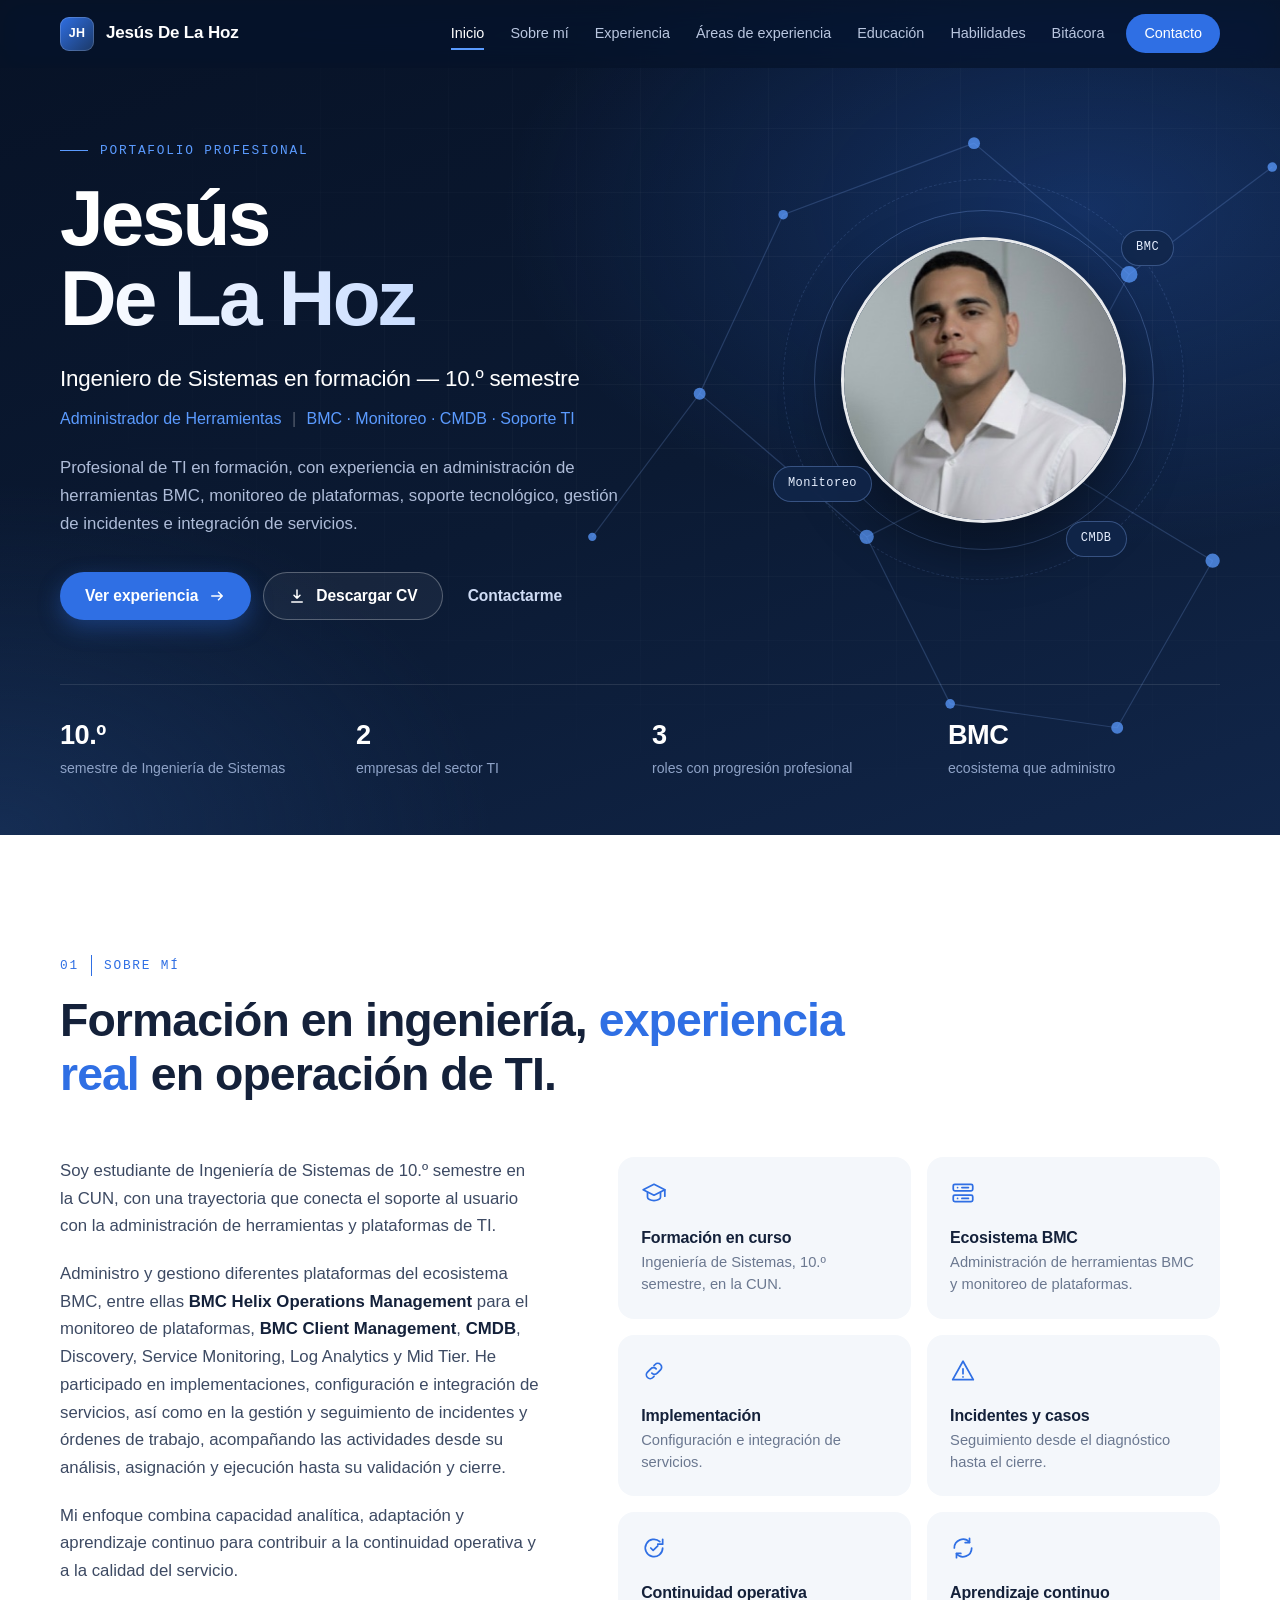
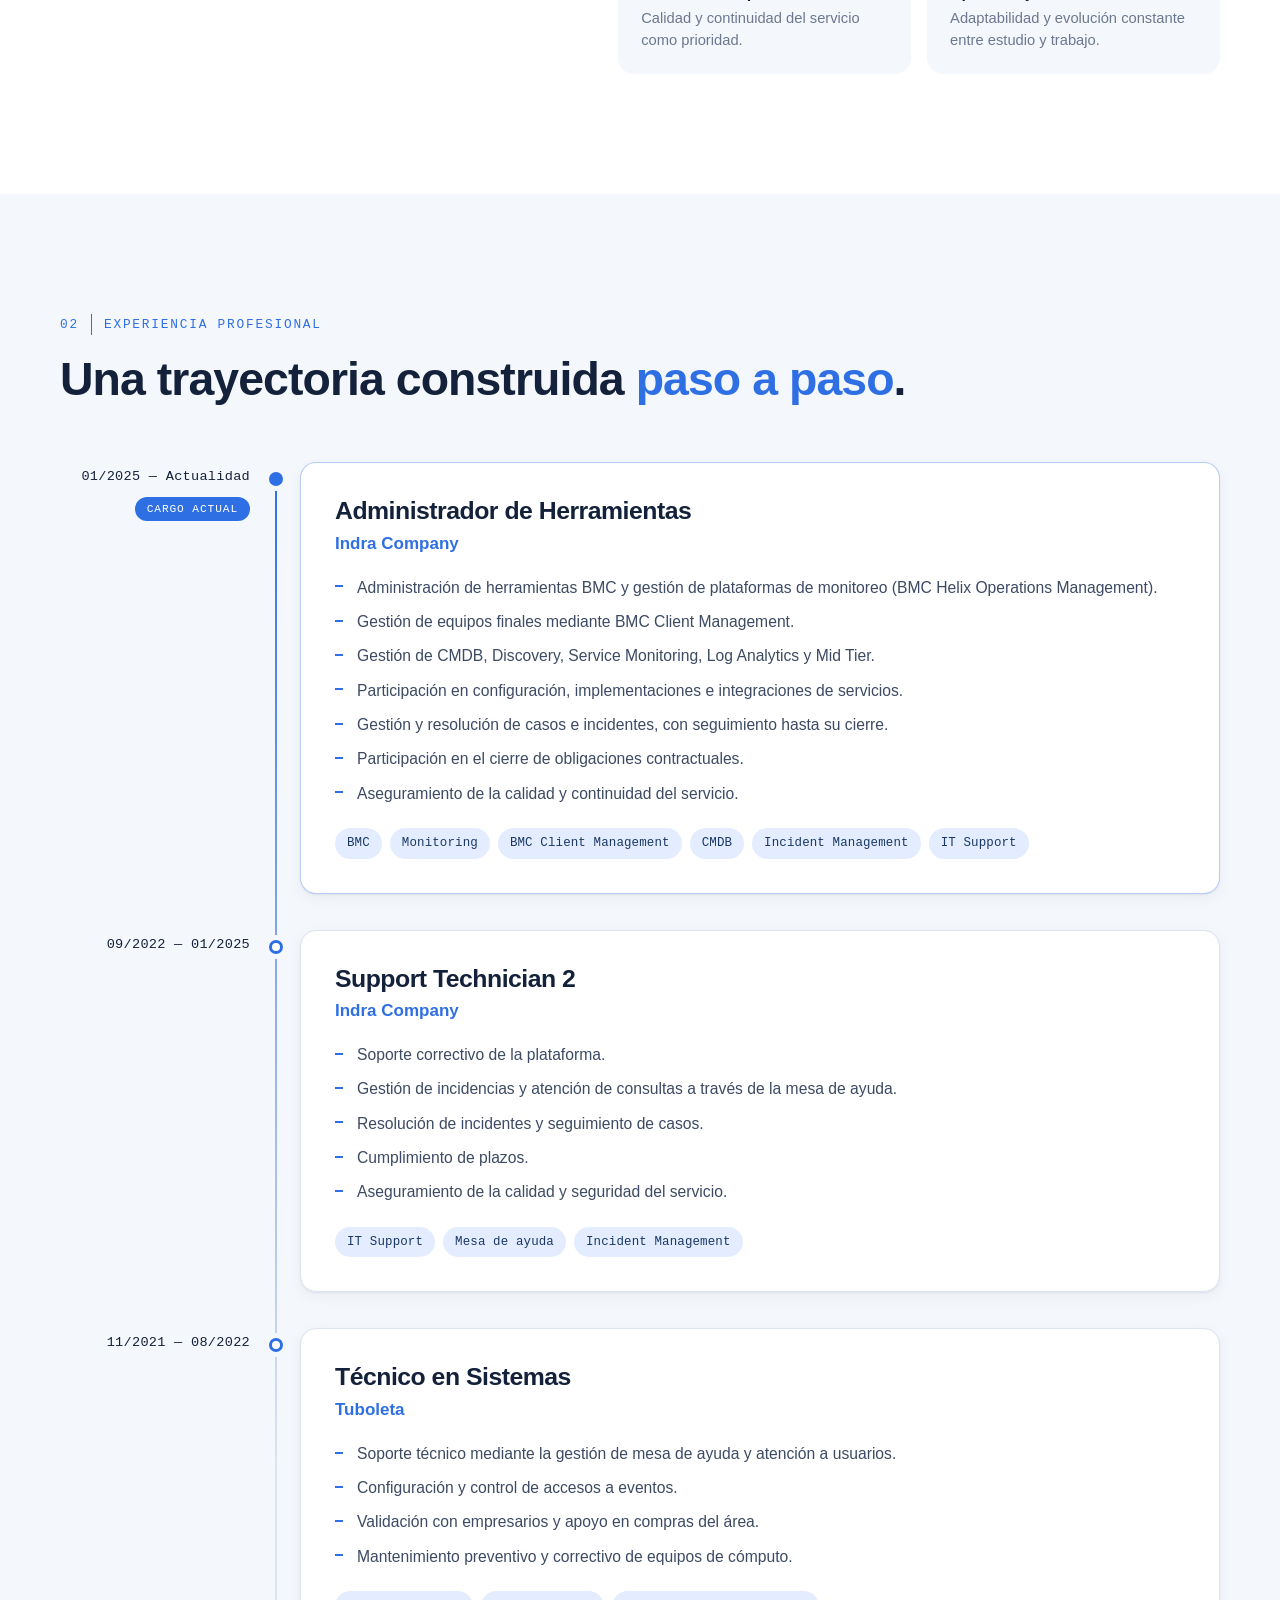
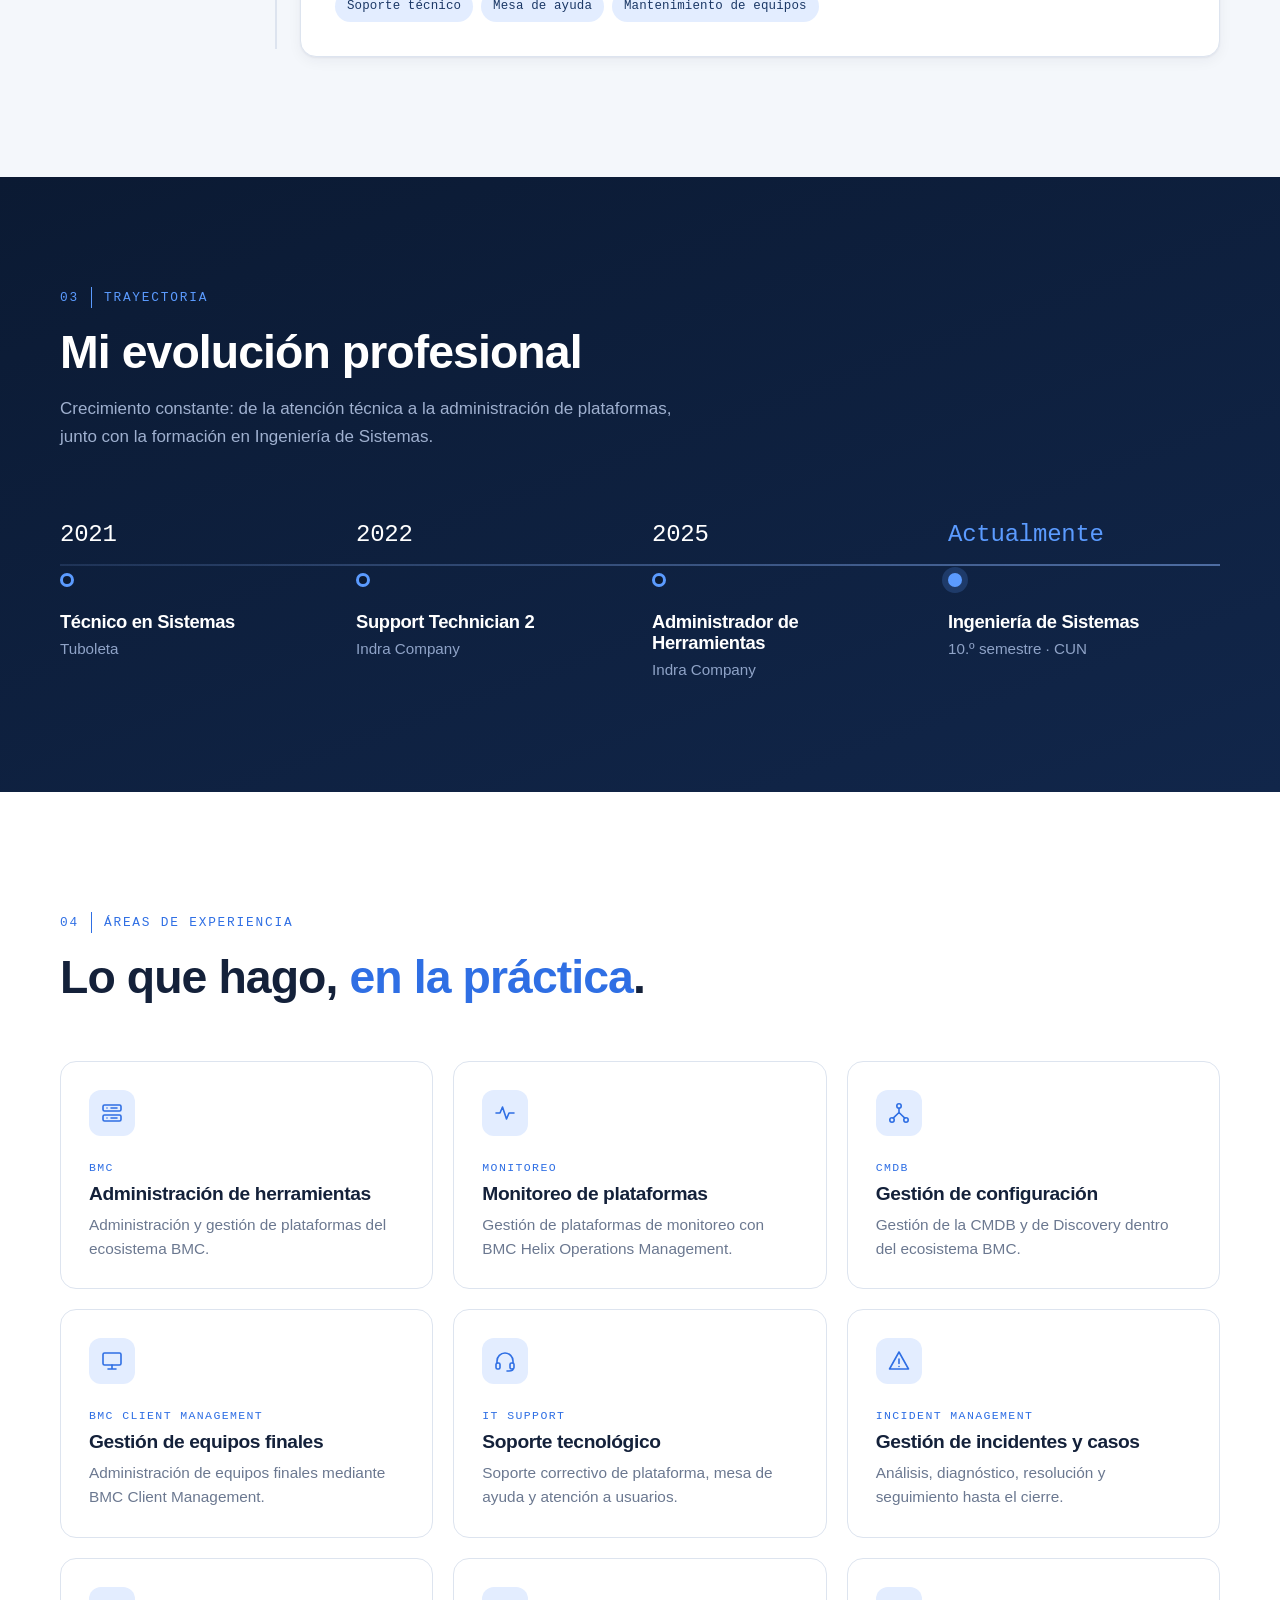
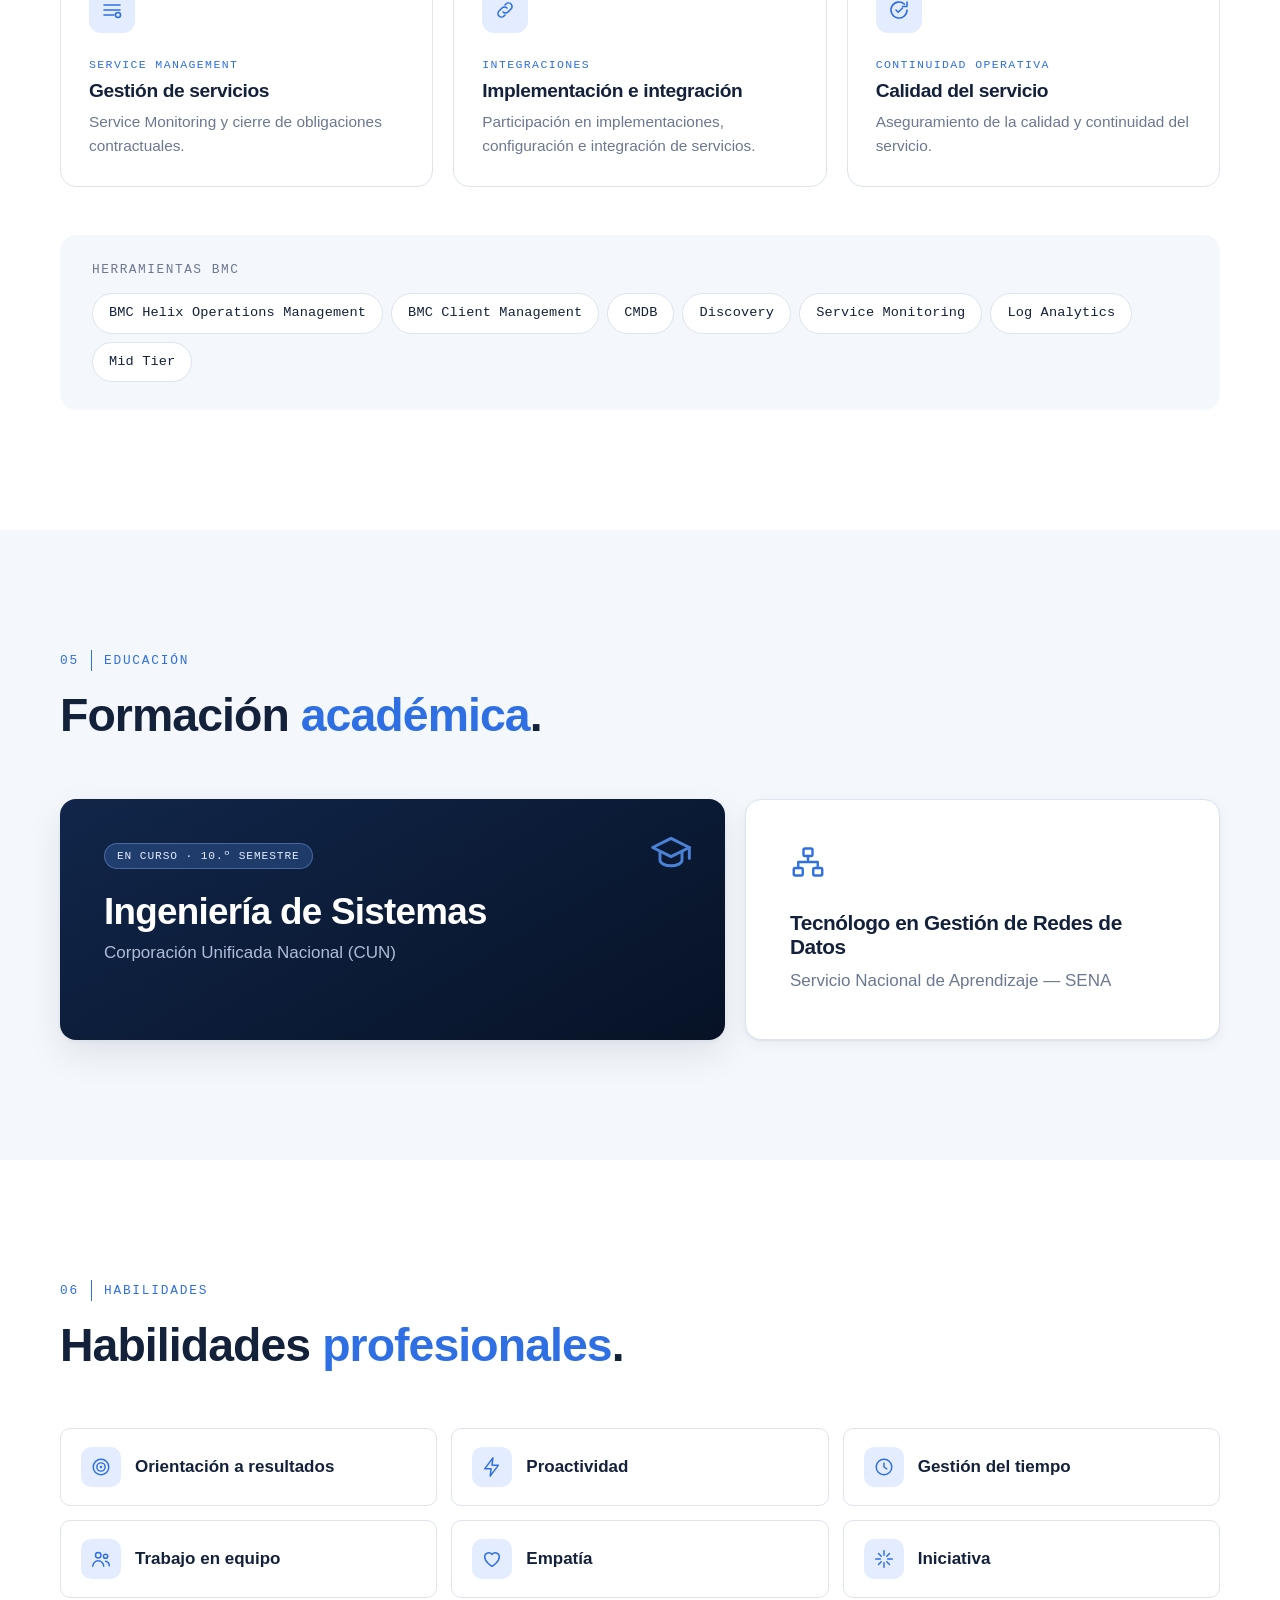
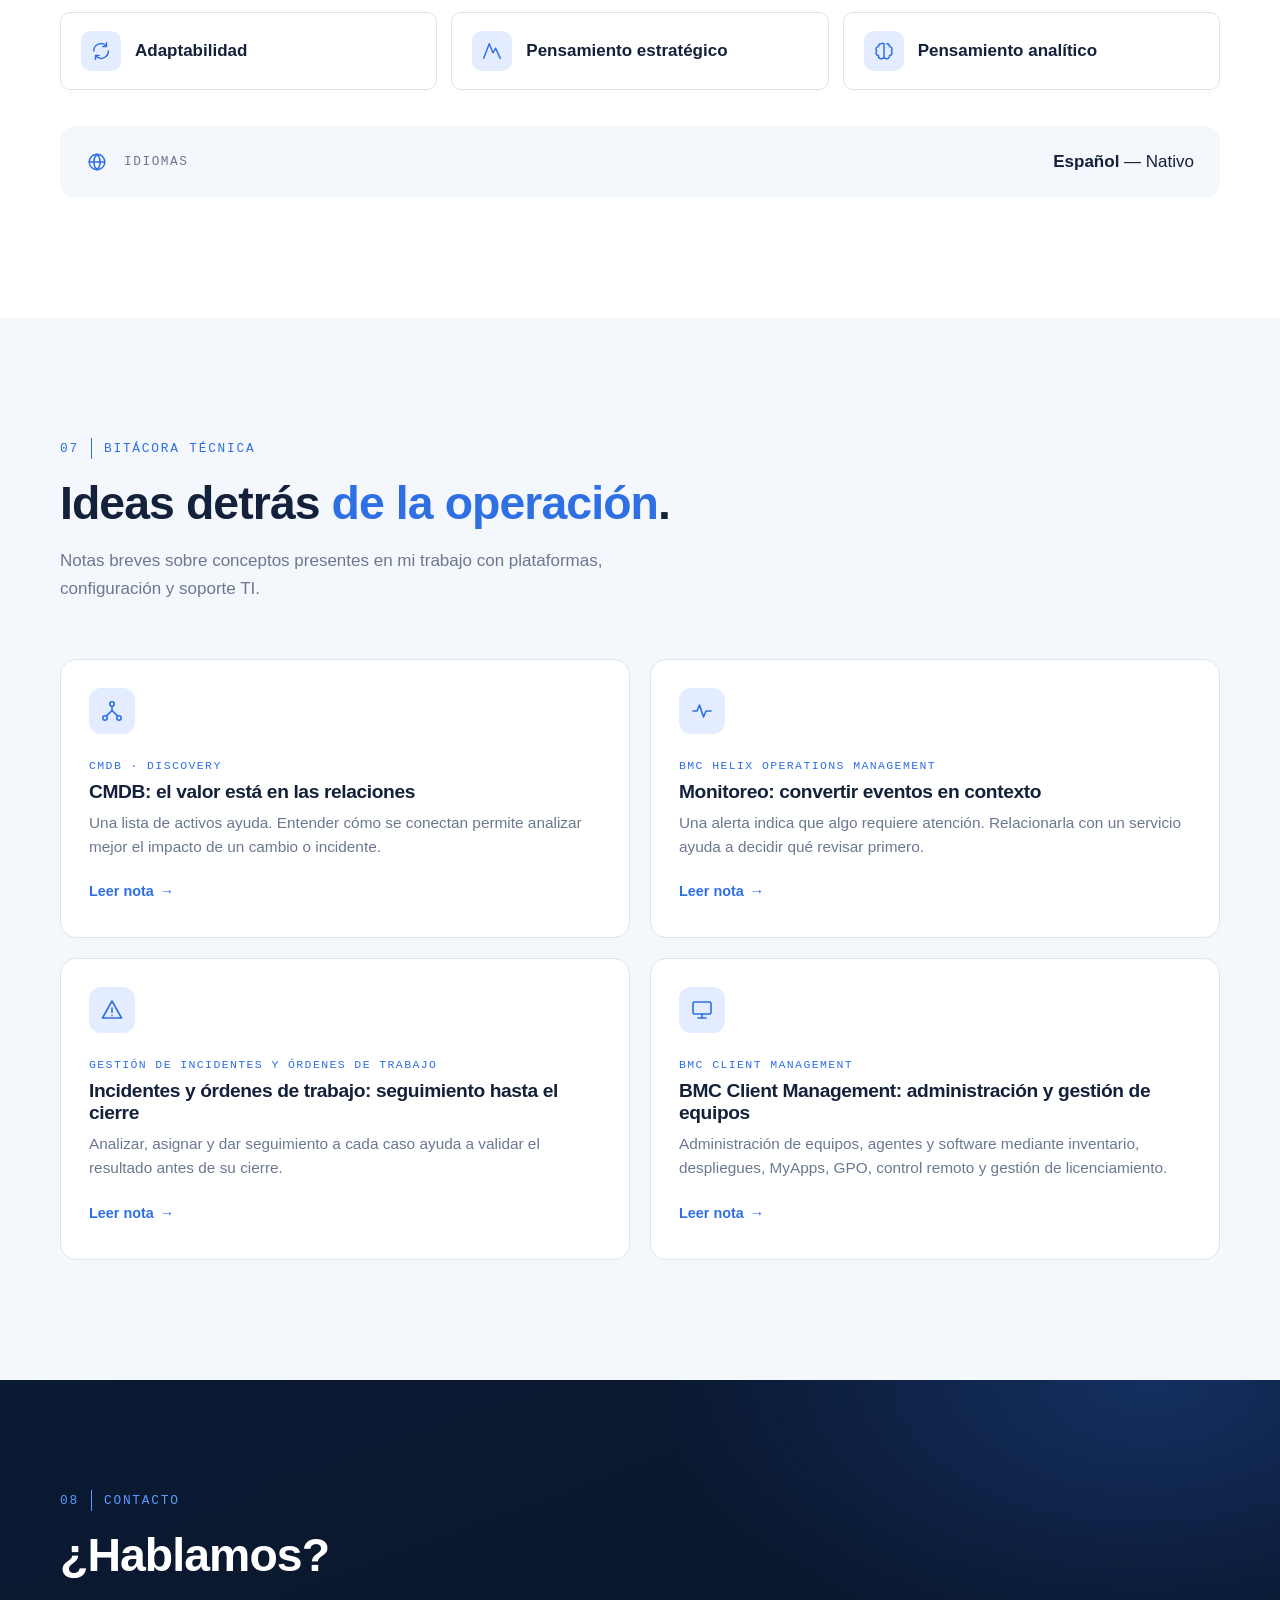
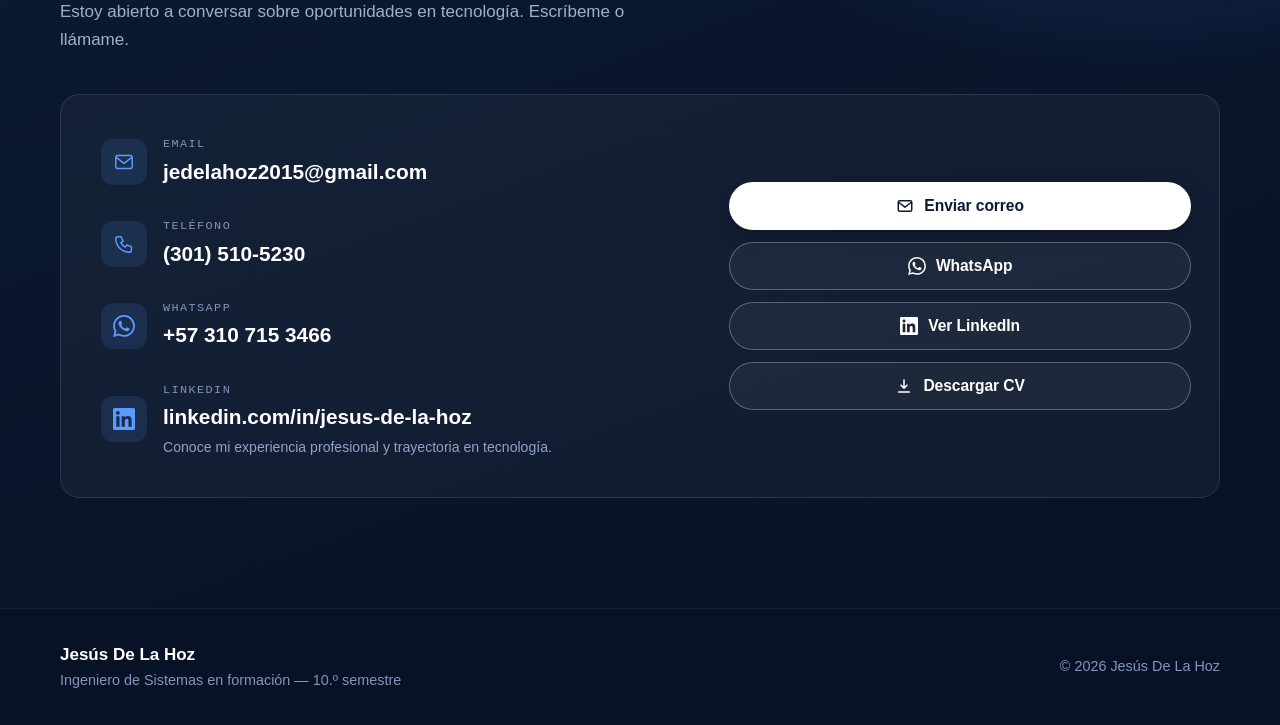
==== commit a781cbd0: "Nuevo portafolio profesional: rediseño, contacto, bitácora técnica y SEO Reemplaza la versión anteri" ====
--- a/index.html
+++ b/index.html
@@ -405,6 +405,13 @@
               </a>
               <div class="preview" id="pv-mail" role="tooltip"><strong>Correo electrónico</strong><span class="preview__v">jedelahoz2015@gmail.com</span><span class="preview__h">Abrir el cliente de correo</span></div>
             </li>
+            <li class="has-preview">
+              <a class="crow" href="tel:+573015105230" aria-describedby="pv-tel">
+                <svg class="icon" aria-hidden="true"><use href="#i-phone"/></svg>
+                <span class="crow__t"><span class="crow__l">Teléfono</span><span class="crow__v">(301) 510-5230</span></span>
+              </a>
+              <div class="preview" id="pv-tel" role="tooltip"><strong>Teléfono</strong><span class="preview__v">(301) 510-5230</span><span class="preview__h">Llamar a Jesús</span></div>
+            </li>
             <li class="has-preview" data-wa-wrap>
               <a class="crow" href="https://wa.me/573107153466?text=Hola%2C%20Jes%C3%BAs.%20Vi%20tu%20portafolio%20y%20me%20gustar%C3%ADa%20ponerme%20en%20contacto%20contigo." target="_blank" rel="noopener noreferrer" data-wa aria-describedby="pv-wa-row">
                 <svg class="icon icon--brand" aria-hidden="true"><use href="#i-whatsapp"/></svg>
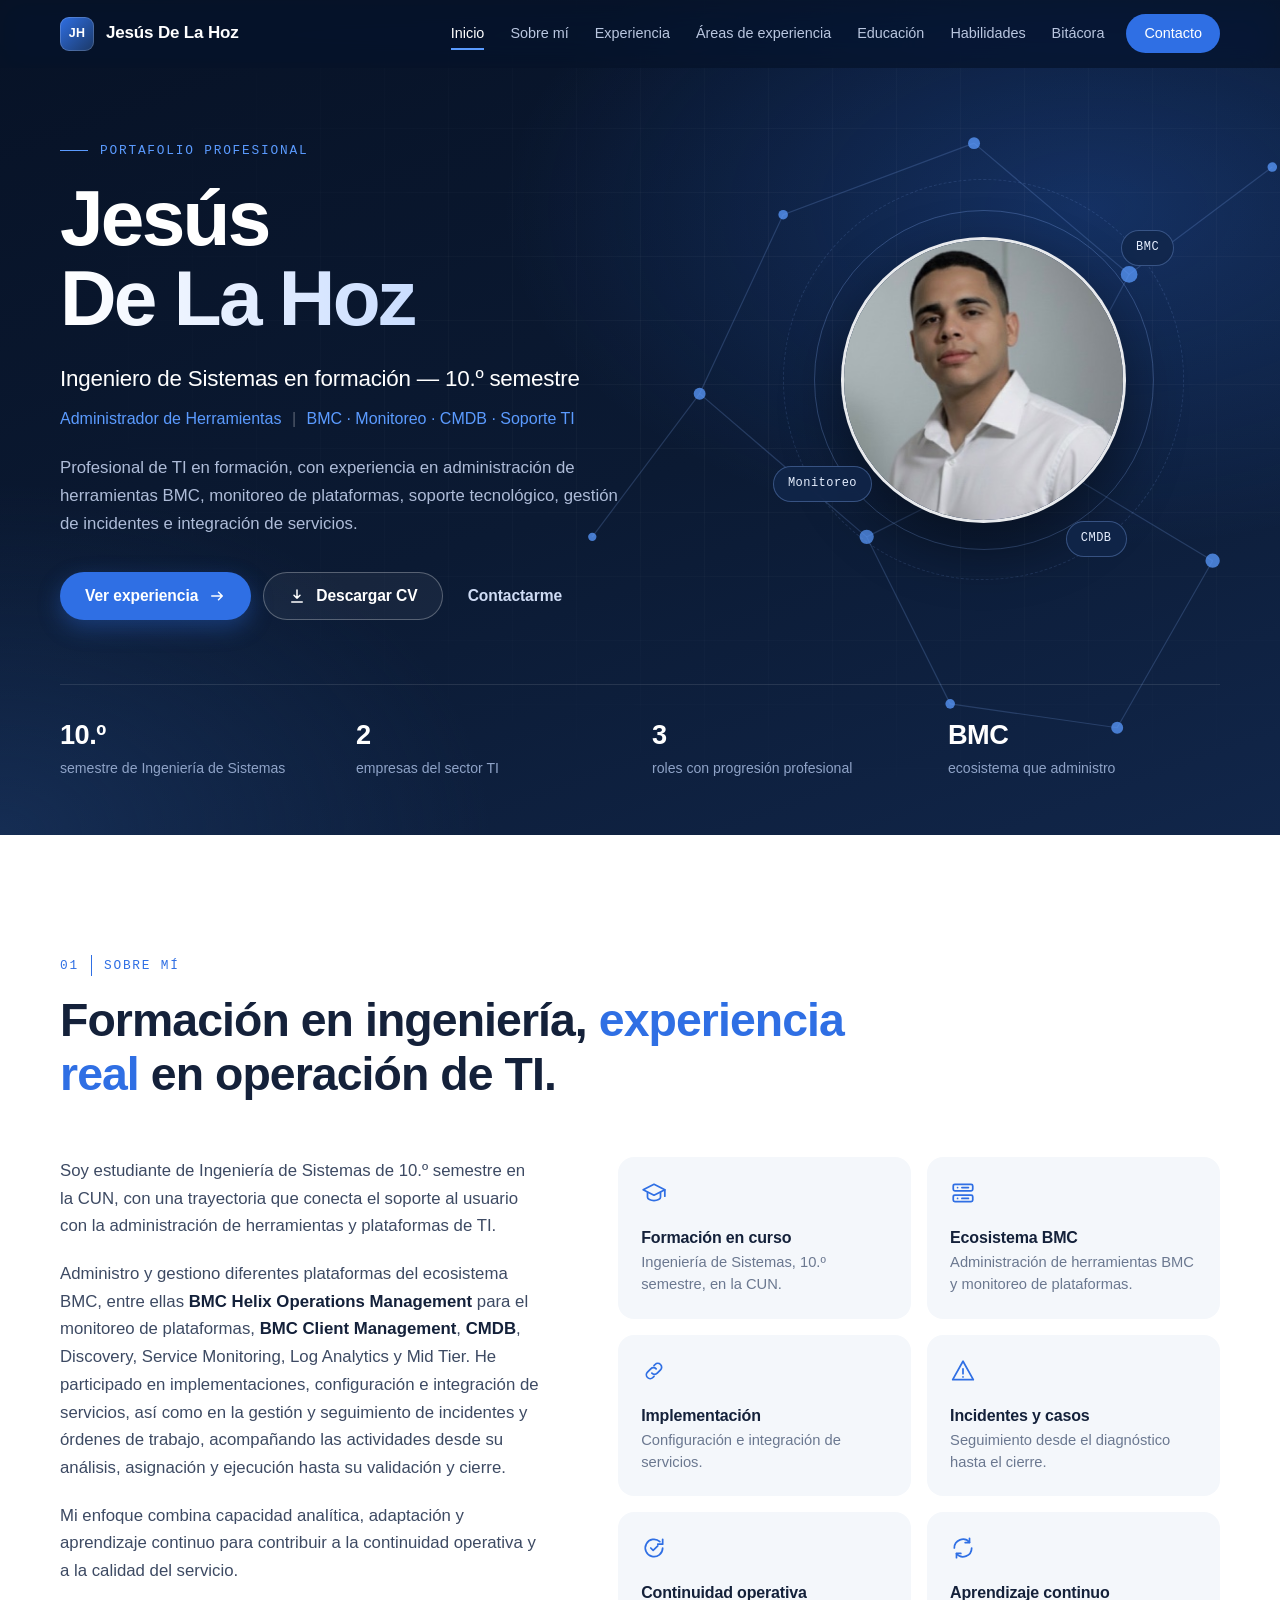
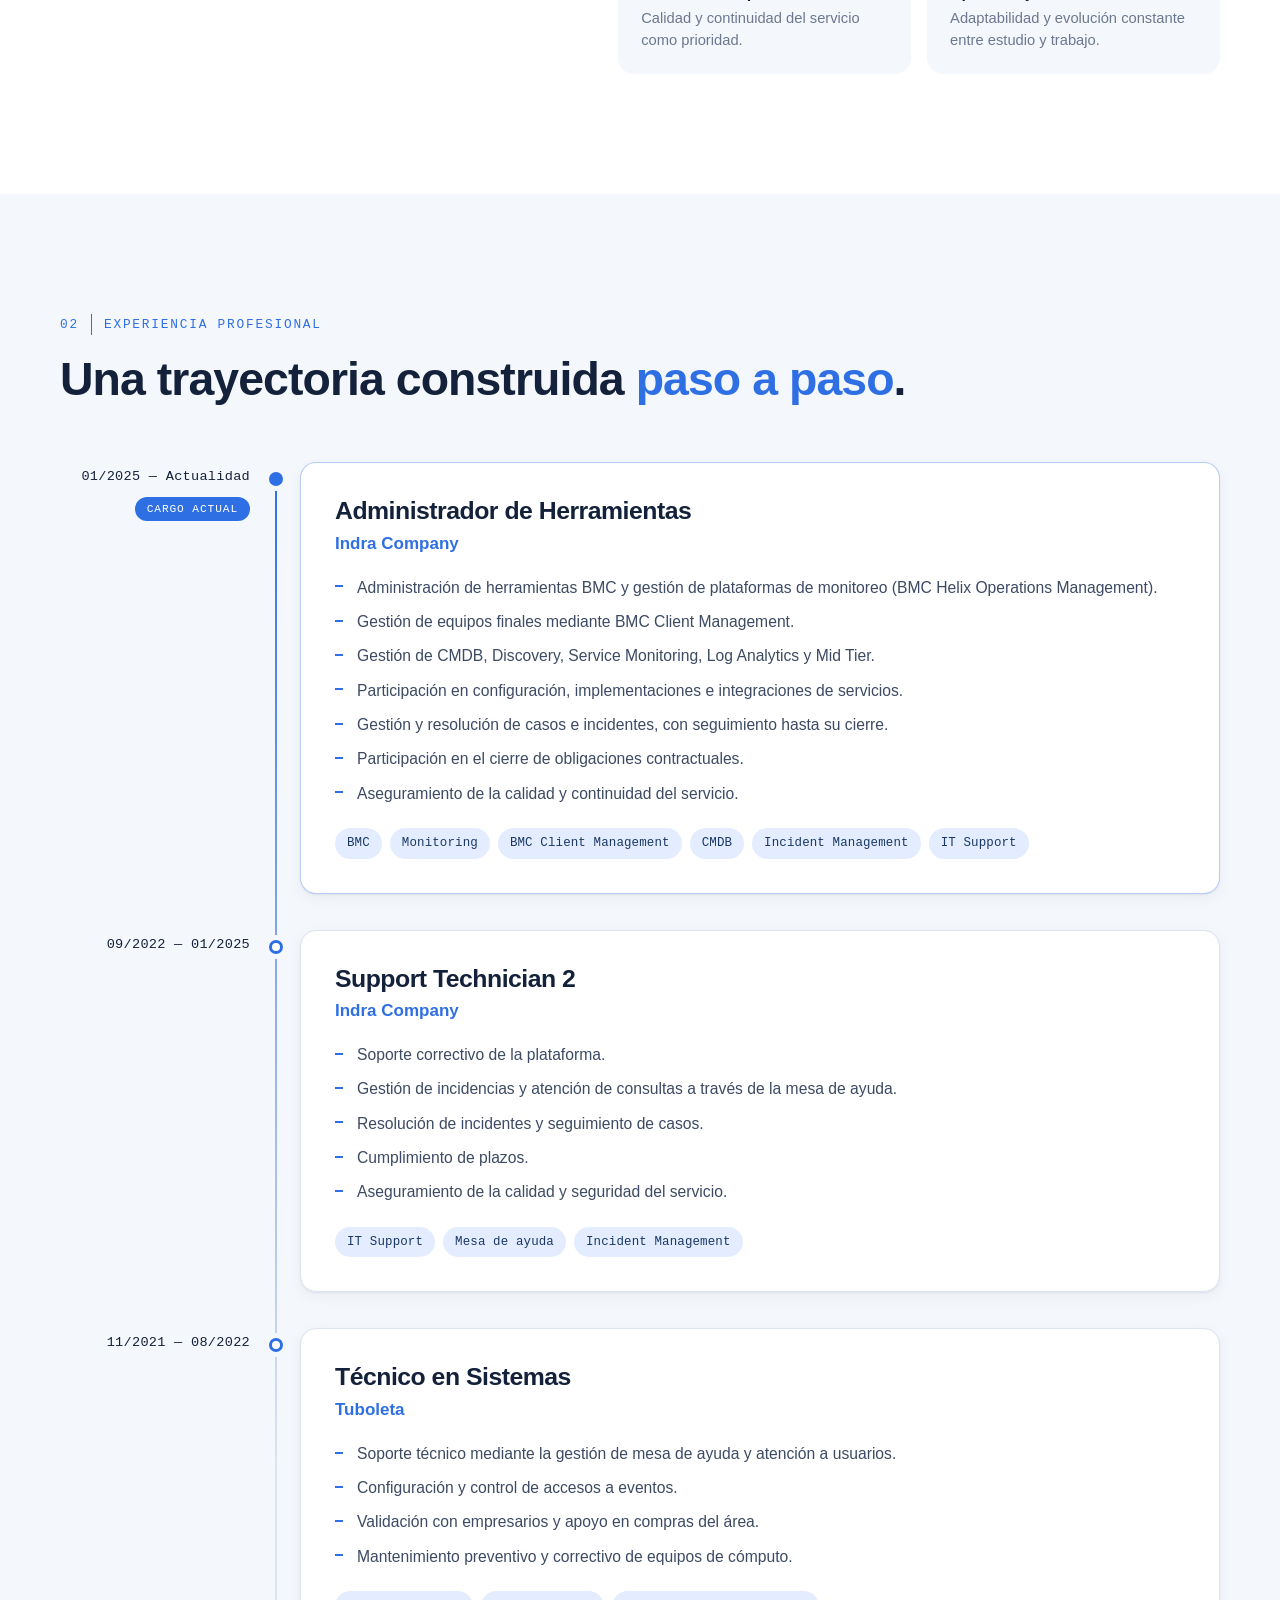
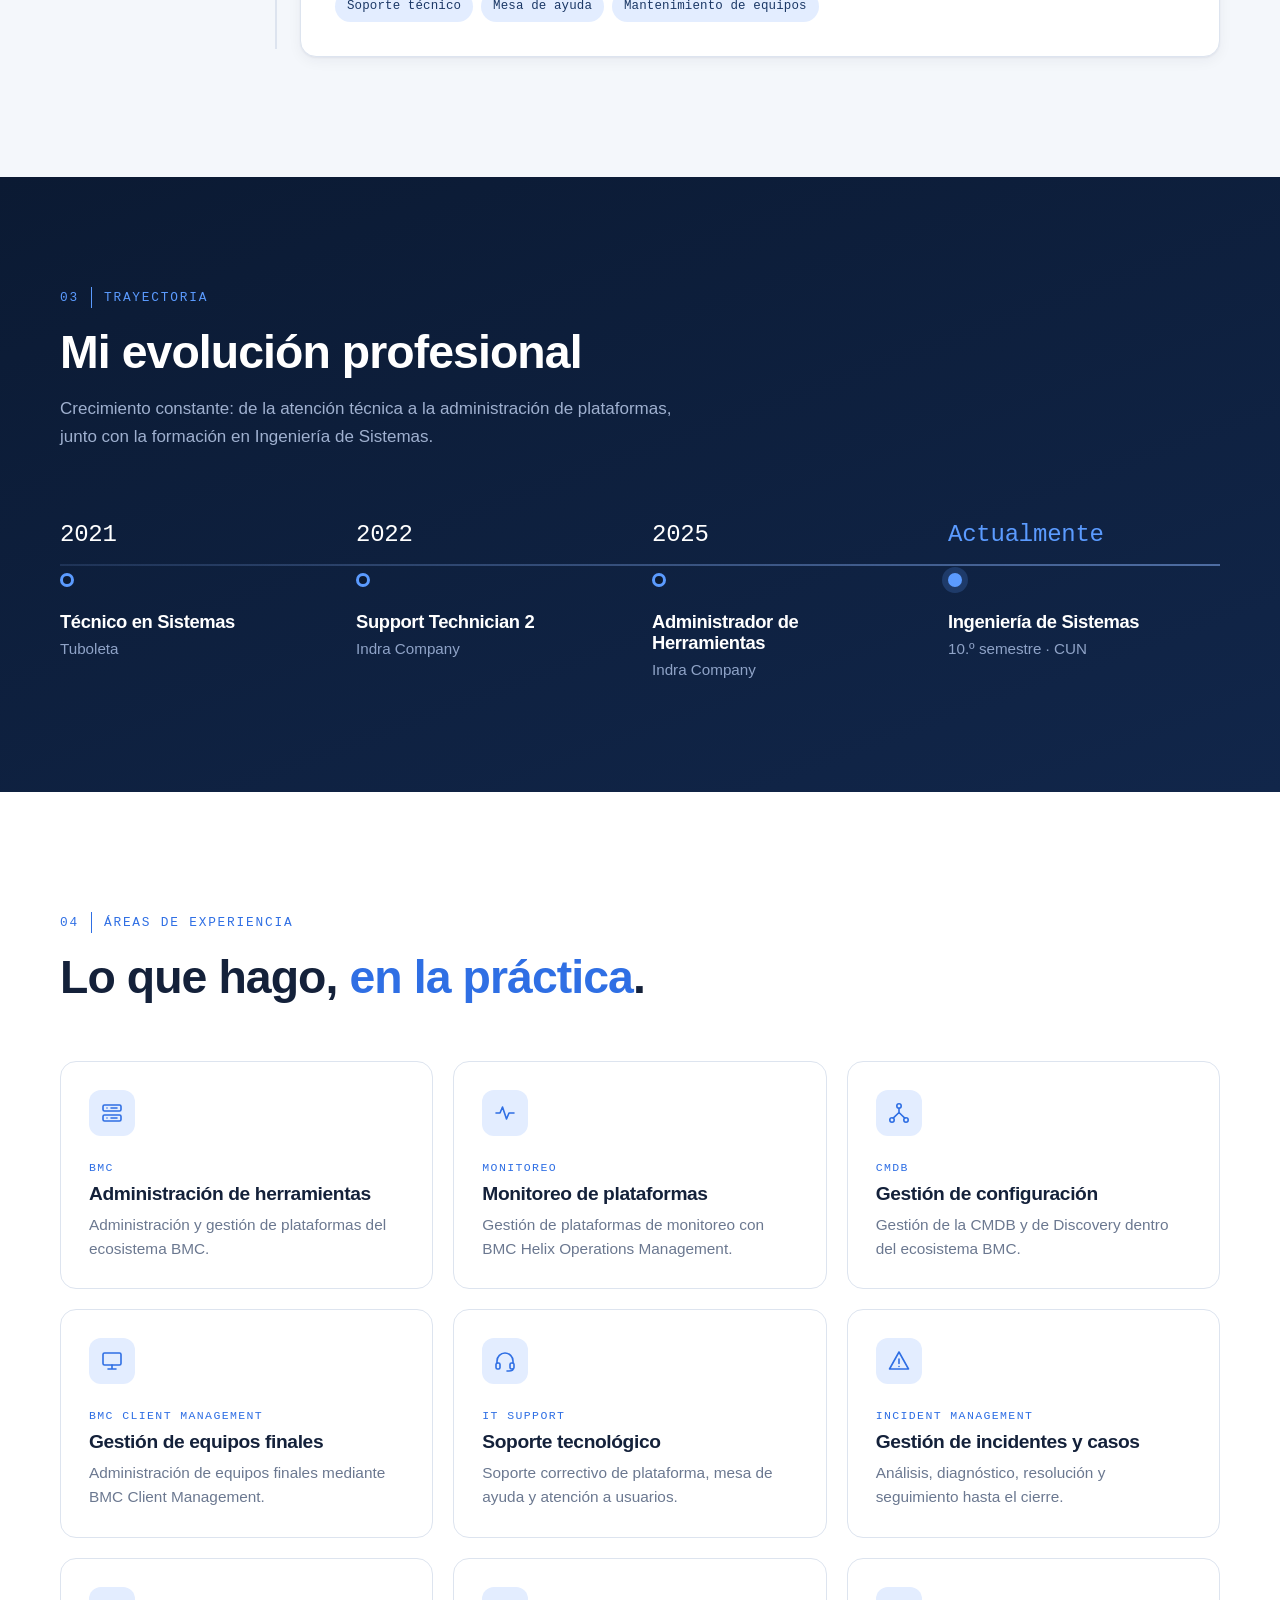
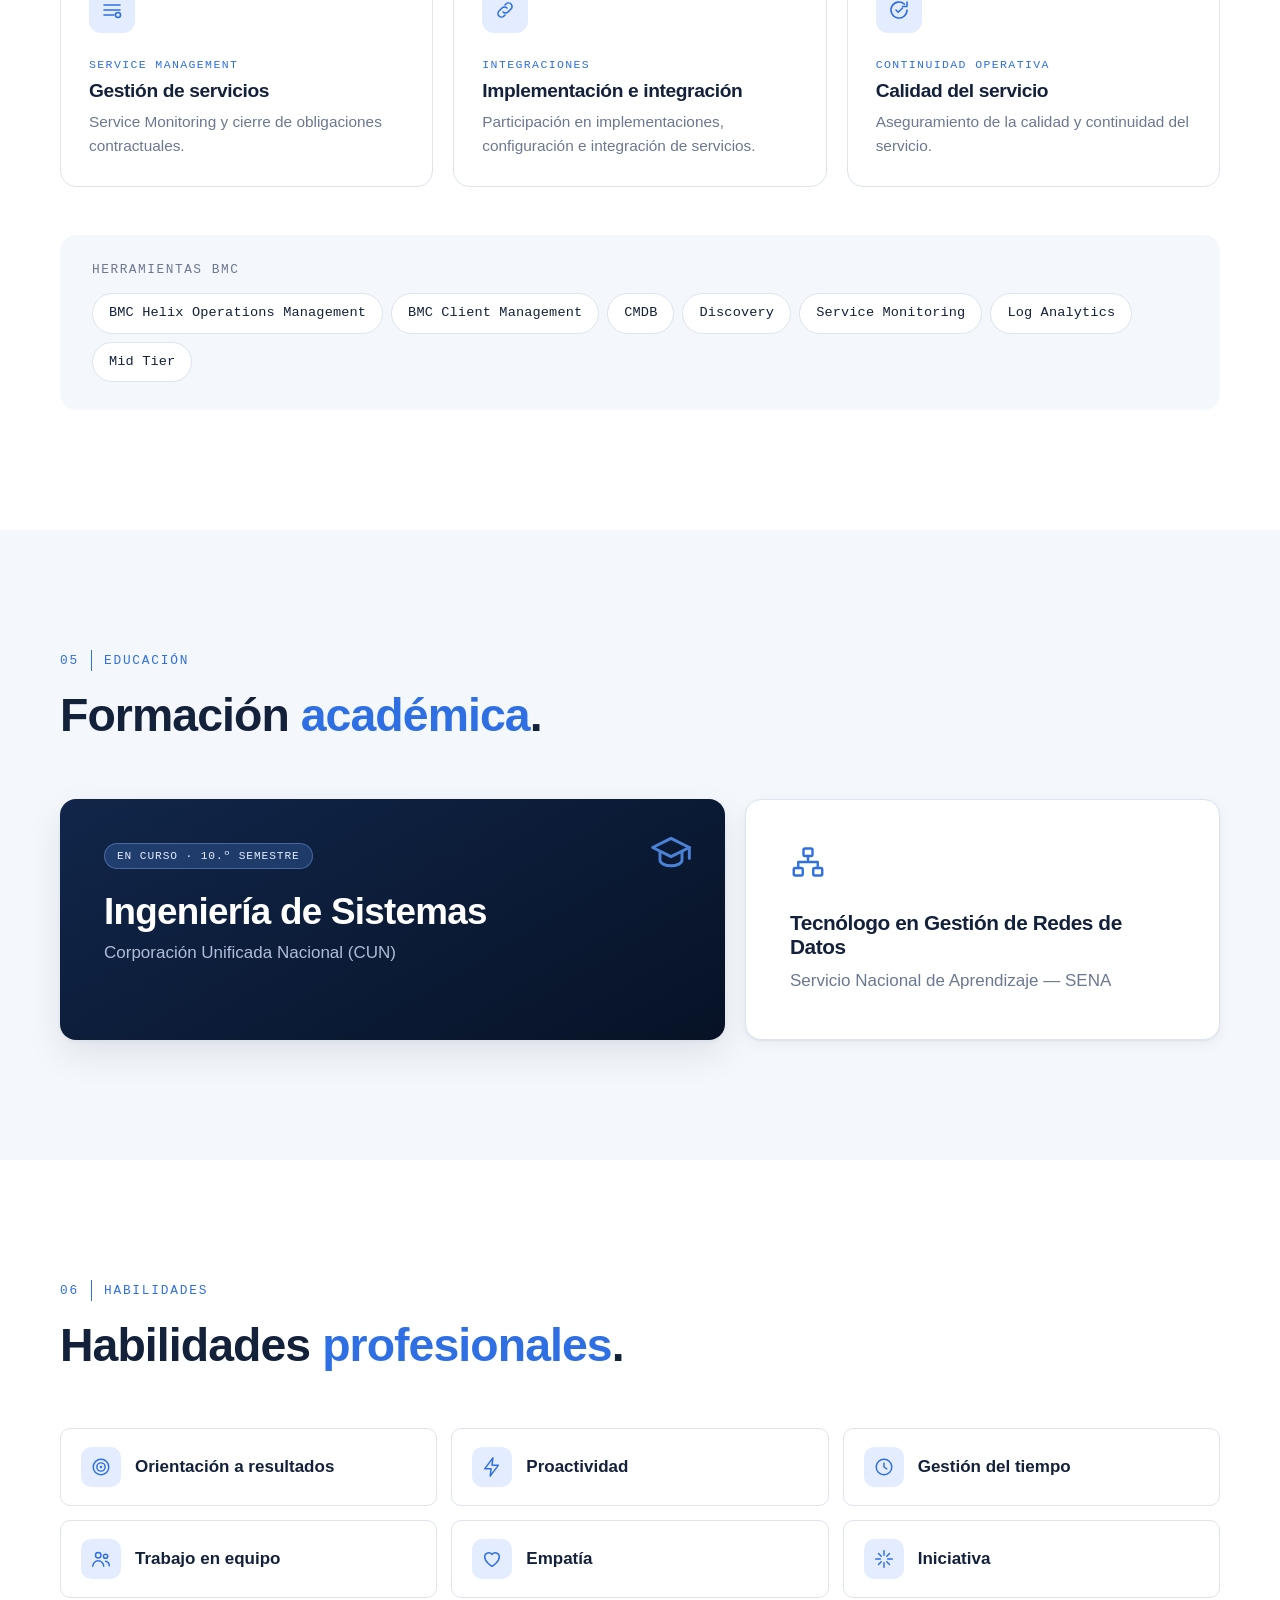
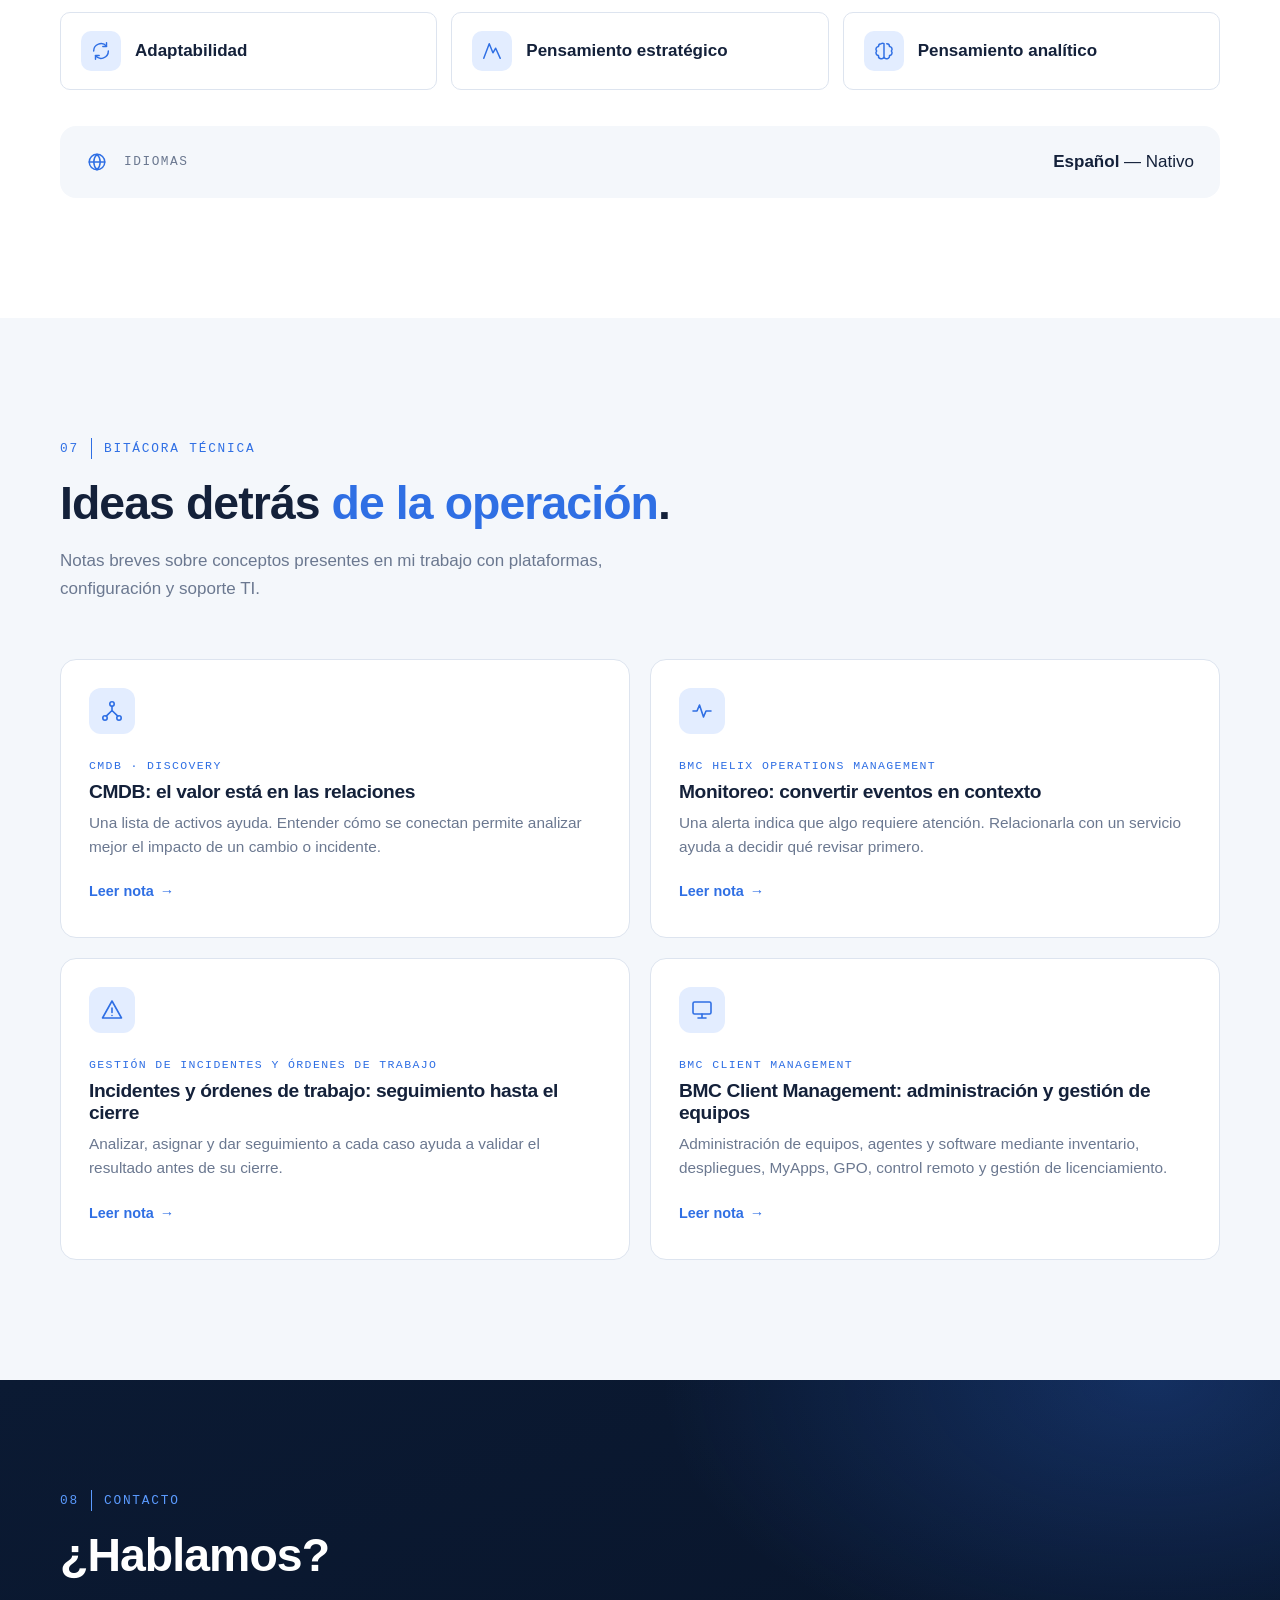
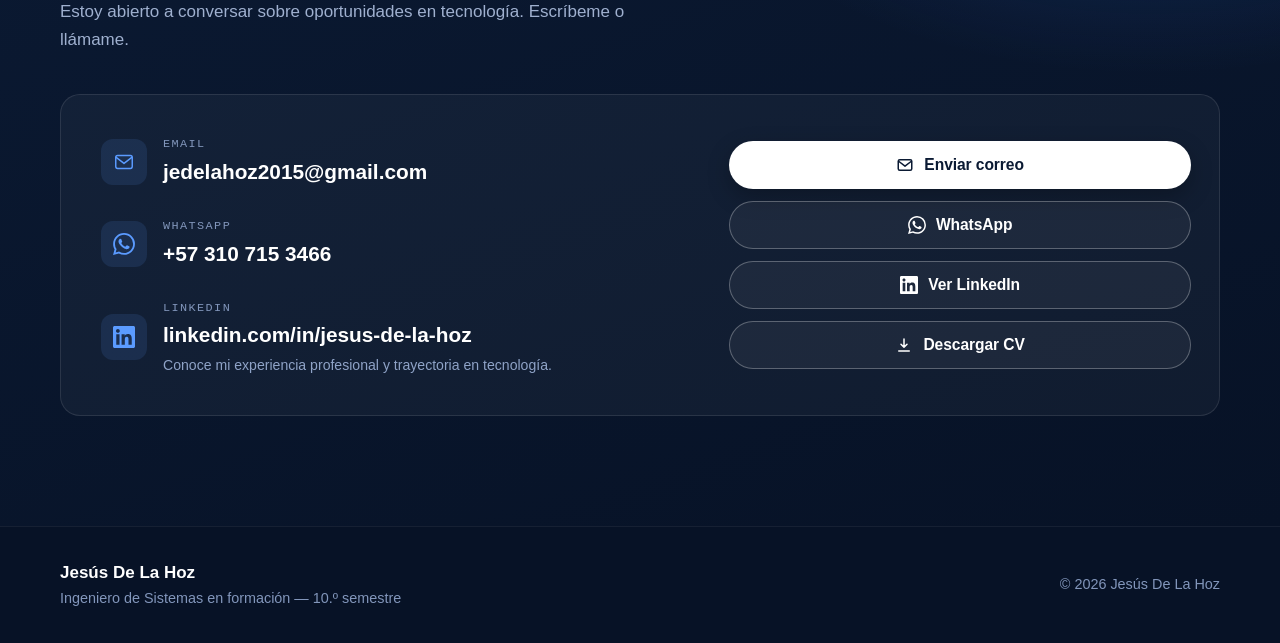
==== commit a0f134e8: "Add files via upload" ====
--- a/index.html
+++ b/index.html
@@ -8,7 +8,10 @@
   <meta name="author" content="Jesús De La Hoz">
   <meta name="theme-color" content="#0b1a33">
   <link rel="canonical" href="https://jesusdelahoz.com/">
-  <link rel="icon" href="assets/favicon.svg" type="image/svg+xml">
+  <link rel="icon" href="/favicon.ico" sizes="48x48">
+  <link rel="icon" href="/assets/favicon.svg" type="image/svg+xml" sizes="any">
+  <link rel="icon" href="/assets/favicon-48.png" type="image/png" sizes="48x48">
+  <link rel="apple-touch-icon" href="/assets/apple-touch-icon.png">
 
   <meta property="og:type" content="website">
   <meta property="og:locale" content="es_CO">
@@ -405,13 +408,6 @@
               </a>
               <div class="preview" id="pv-mail" role="tooltip"><strong>Correo electrónico</strong><span class="preview__v">jedelahoz2015@gmail.com</span><span class="preview__h">Abrir el cliente de correo</span></div>
             </li>
-            <li class="has-preview">
-              <a class="crow" href="tel:+573015105230" aria-describedby="pv-tel">
-                <svg class="icon" aria-hidden="true"><use href="#i-phone"/></svg>
-                <span class="crow__t"><span class="crow__l">Teléfono</span><span class="crow__v">(301) 510-5230</span></span>
-              </a>
-              <div class="preview" id="pv-tel" role="tooltip"><strong>Teléfono</strong><span class="preview__v">(301) 510-5230</span><span class="preview__h">Llamar a Jesús</span></div>
-            </li>
             <li class="has-preview" data-wa-wrap>
               <a class="crow" href="https://wa.me/573107153466?text=Hola%2C%20Jes%C3%BAs.%20Vi%20tu%20portafolio%20y%20me%20gustar%C3%ADa%20ponerme%20en%20contacto%20contigo." target="_blank" rel="noopener noreferrer" data-wa aria-describedby="pv-wa-row">
                 <svg class="icon icon--brand" aria-hidden="true"><use href="#i-whatsapp"/></svg>
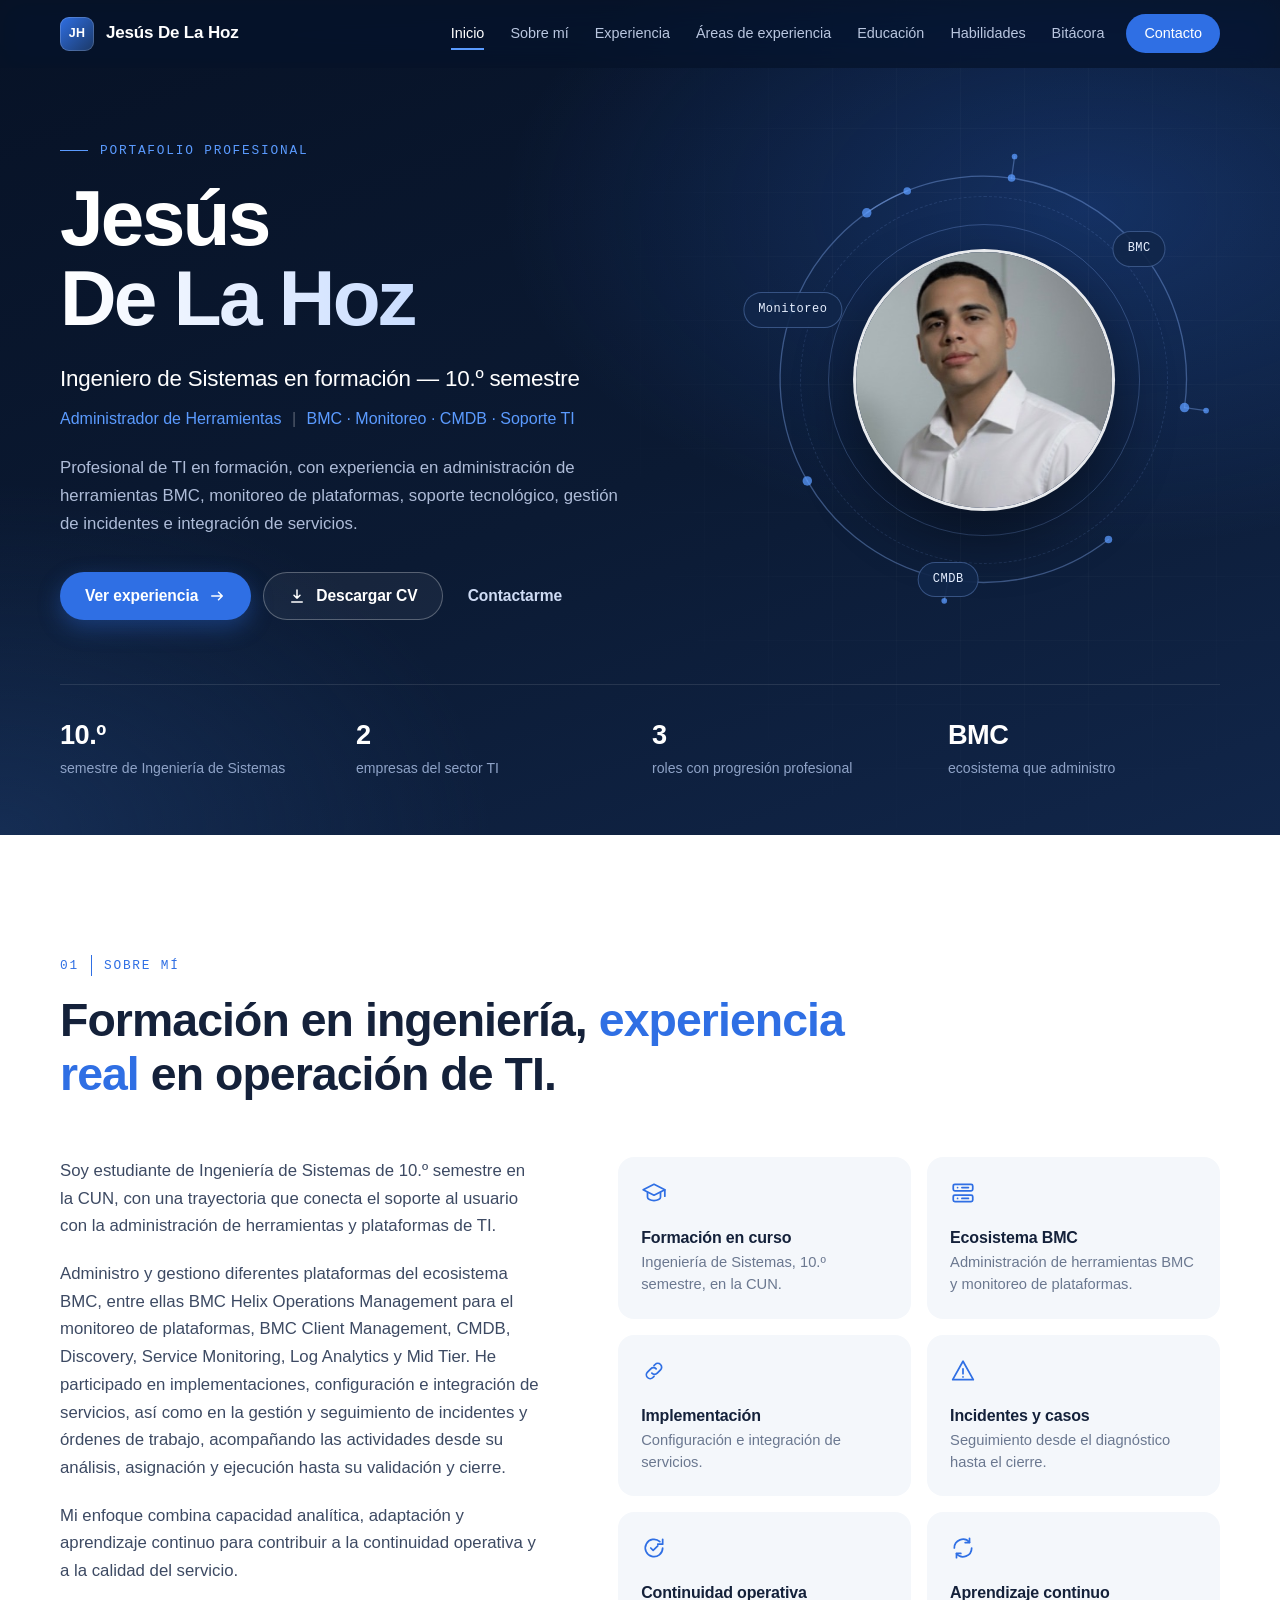
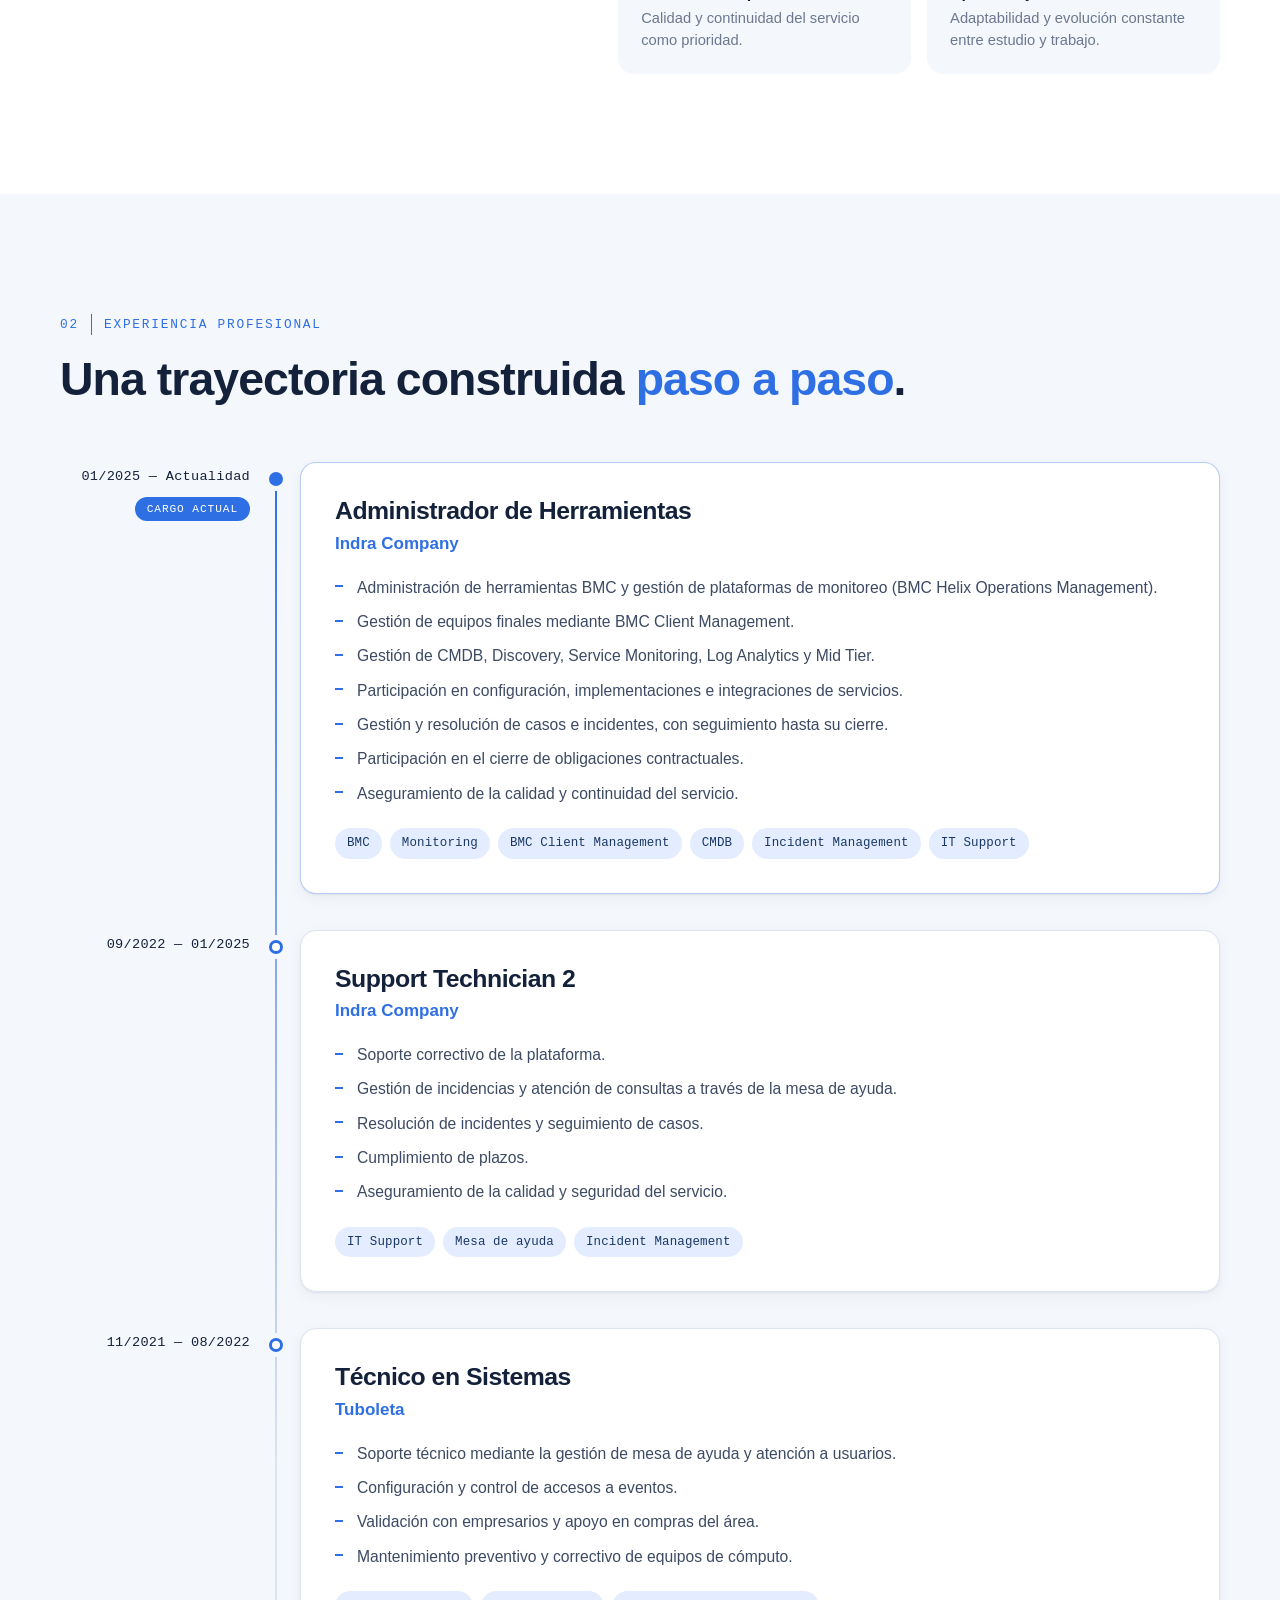
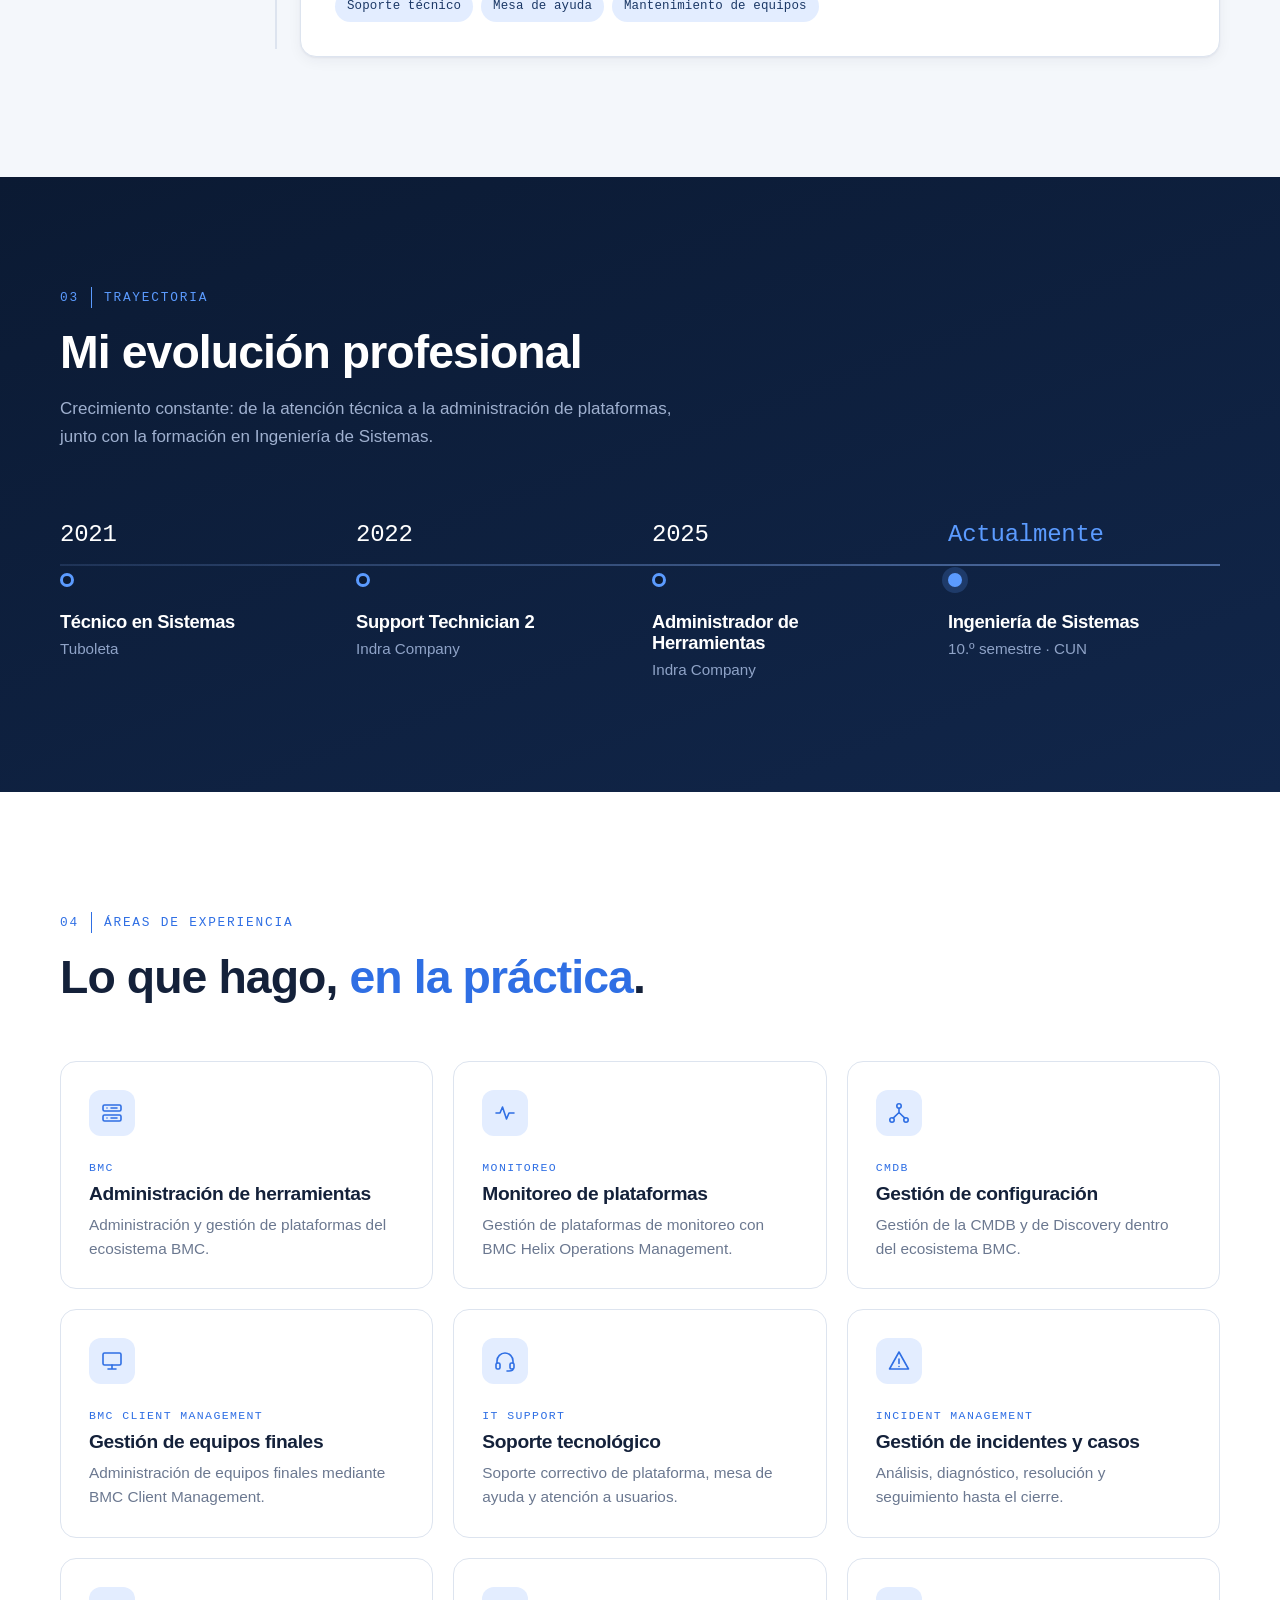
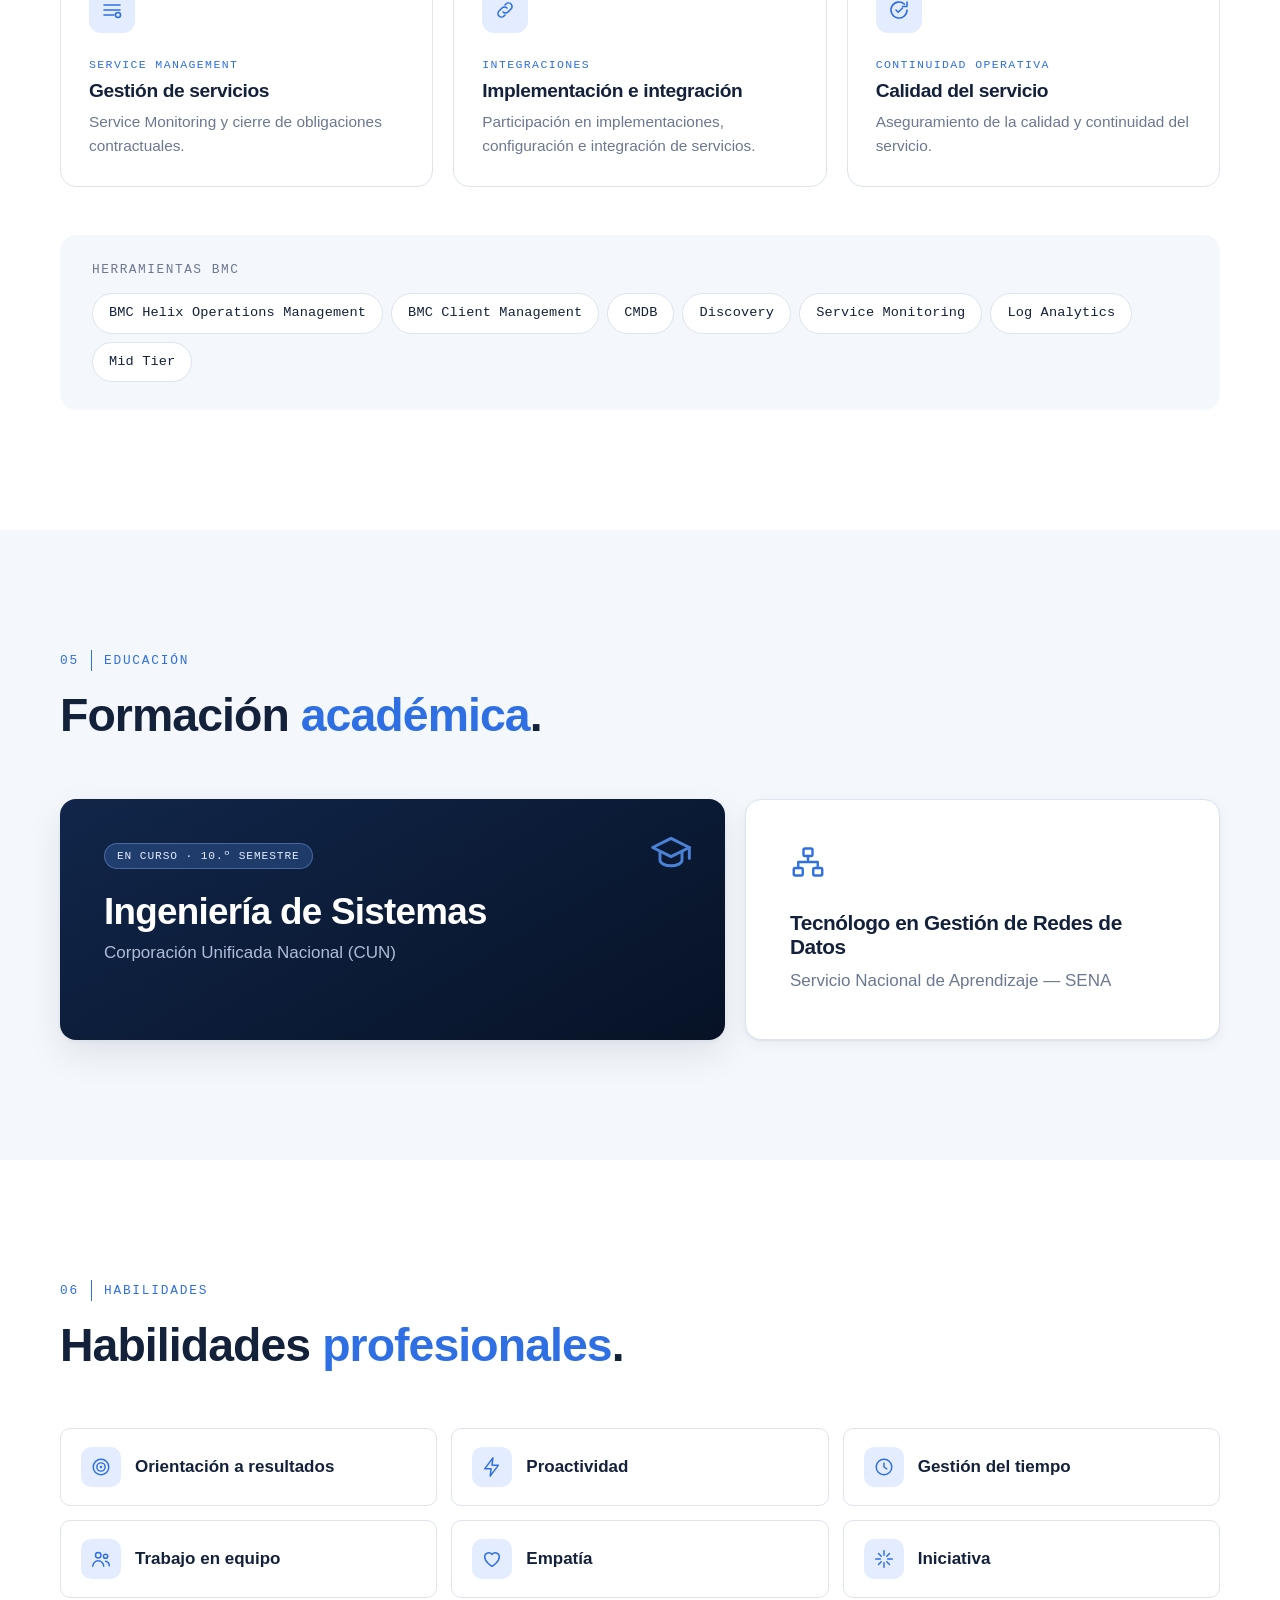
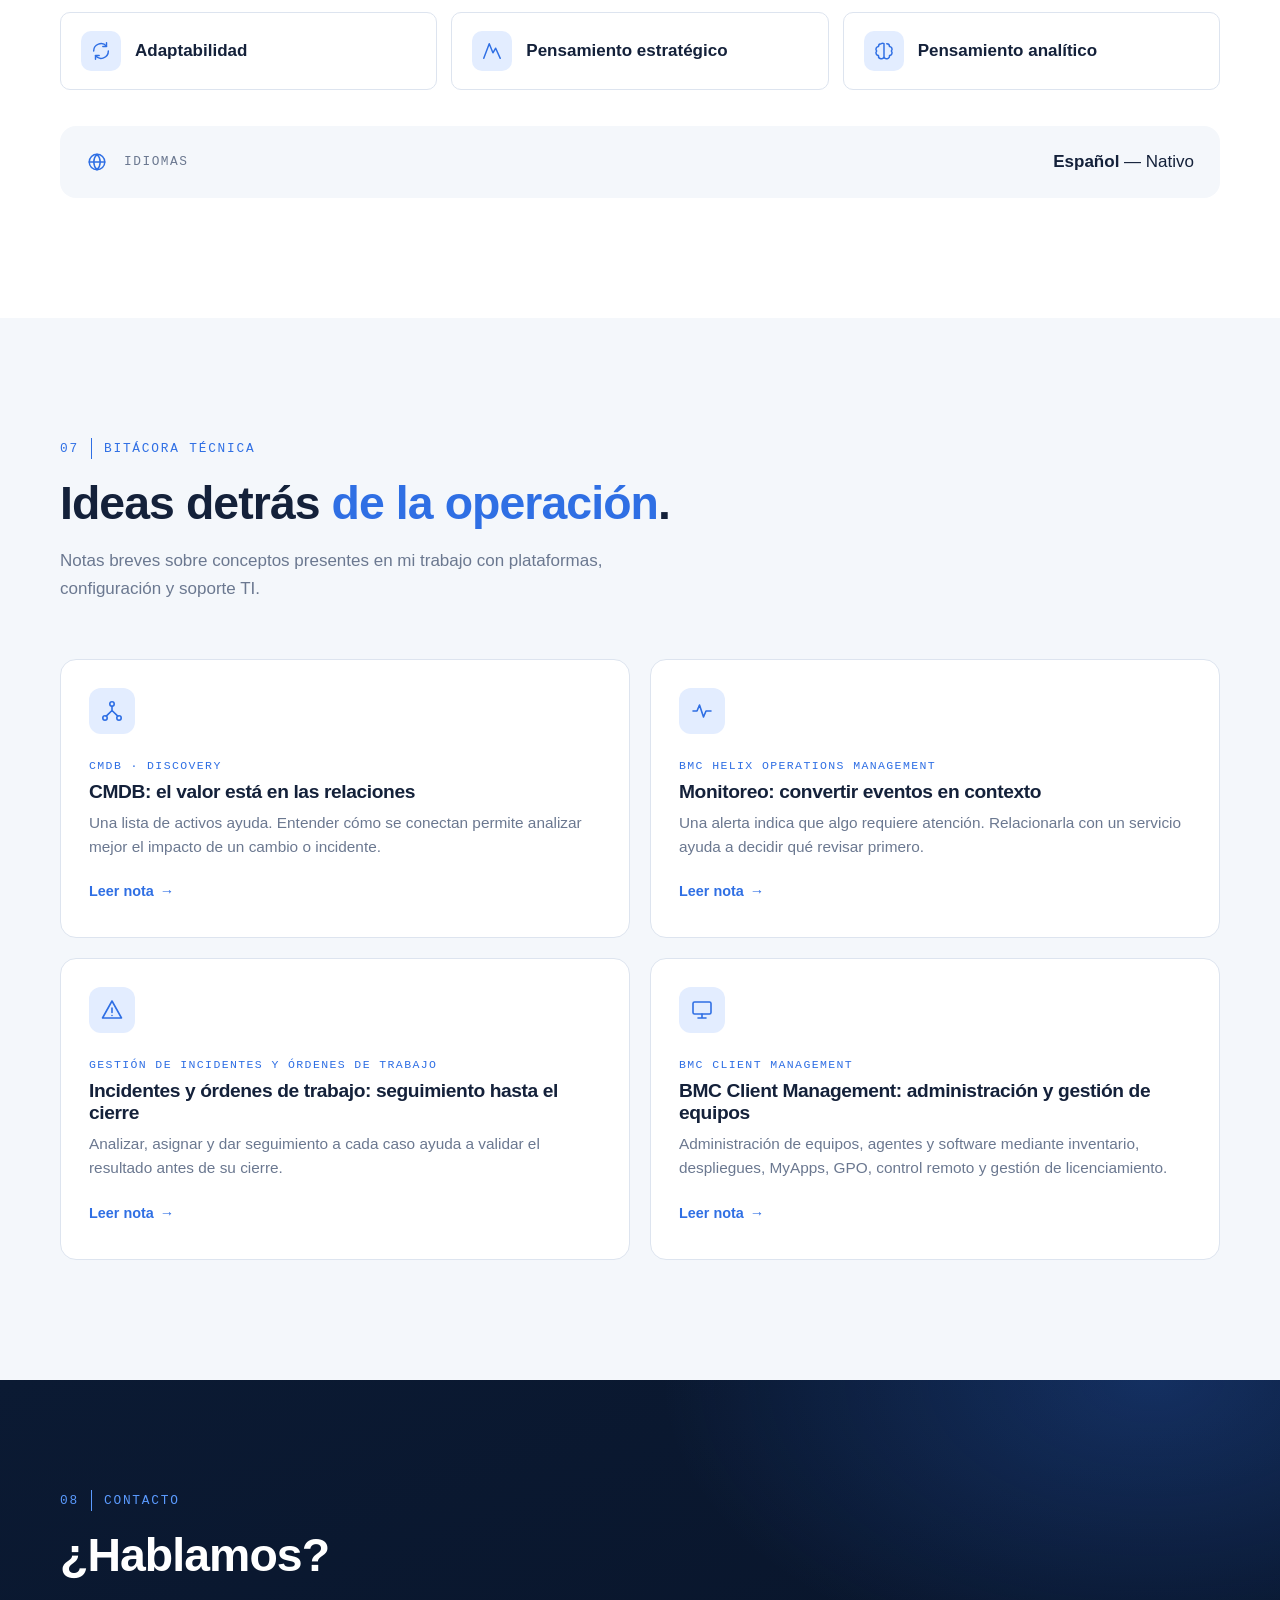
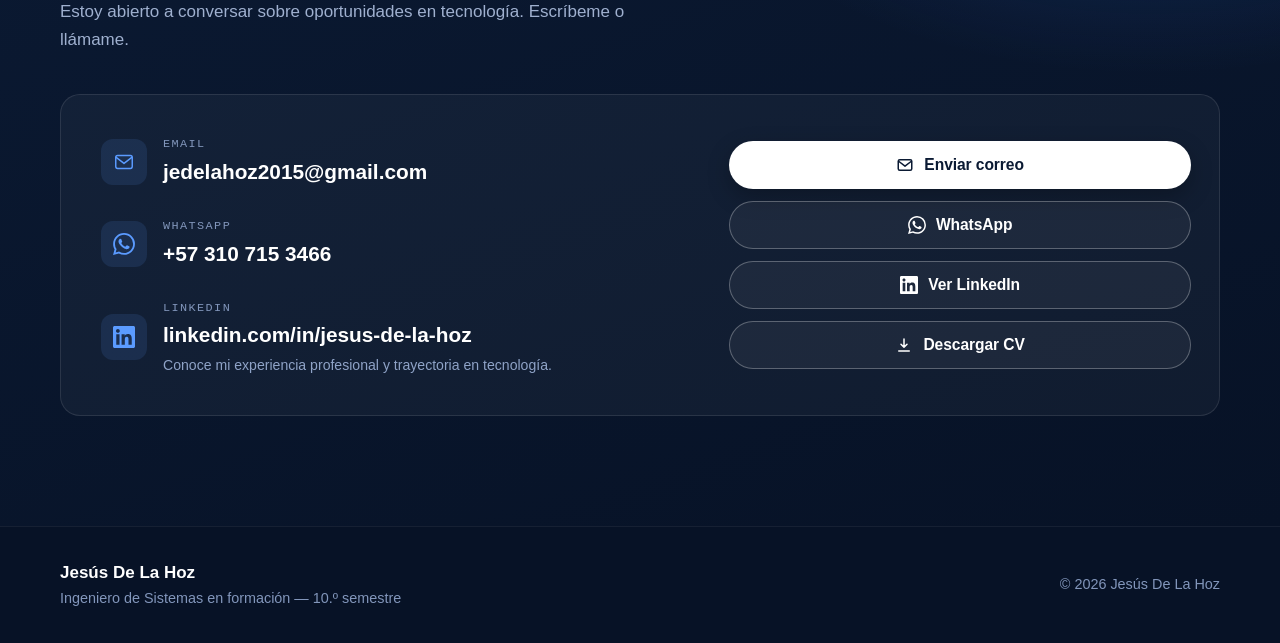
==== commit 631bd5a9: "Portada: red decorativa contenida en la columna visual; Sobre mí sin negritas Co-Authored-By: Claude" ====
--- a/index.html
+++ b/index.html
@@ -97,22 +97,6 @@
 
     <!-- HERO -->
     <section class="hero" id="inicio" aria-labelledby="hero-title">
-      <svg class="hero__net" viewBox="0 0 1200 700" preserveAspectRatio="xMidYMid slice" aria-hidden="true" focusable="false">
-        <g class="net-lines">
-          <path d="M880 120 L1010 230 L930 380 L1080 470"/>
-          <path d="M1010 230 L1130 140"/>
-          <path d="M930 380 L790 450 L860 590"/>
-          <path d="M790 450 L650 330 L720 180 L880 120"/>
-          <path d="M1080 470 L1000 610 L860 590"/>
-          <path d="M650 330 L560 450"/>
-        </g>
-        <g class="net-nodes">
-          <circle cx="880" cy="120" r="5"/><circle cx="1010" cy="230" r="7"/><circle cx="930" cy="380" r="4"/>
-          <circle cx="1080" cy="470" r="6"/><circle cx="1130" cy="140" r="4"/><circle cx="790" cy="450" r="6"/>
-          <circle cx="860" cy="590" r="4"/><circle cx="650" cy="330" r="5"/><circle cx="720" cy="180" r="4"/>
-          <circle cx="1000" cy="610" r="5"/><circle cx="560" cy="450" r="3.500"/>
-        </g>
-      </svg>
 
       <div class="container hero__grid">
         <div class="hero__copy">
@@ -129,13 +113,19 @@
         </div>
 
         <div class="hero__visual reveal">
+          <div class="orbit">
+          <svg class="hero__net" viewBox="0 0 500 500" aria-hidden="true" focusable="false">
+            <g class="net-lines"><path d="M126.7 73.9A215 215 0 0 1 279.9 37.1"/><path d="M279.9 37.1A215 215 0 0 1 414.7 111.8"/><path d="M414.7 111.8A215 215 0 0 1 462.9 279.9"/><path d="M382.4 419.4A215 215 0 0 1 212.7 461.7"/><path d="M212.7 461.7A215 215 0 0 1 63.8 357.5"/><path d="M63.8 357.5A215 215 0 0 1 48.0 176.5"/><path d="M48.0 176.5A215 215 0 0 1 169.5 50.7"/><path class="net-extra" d="M279.9 37.1L283.1 14.3"/><path class="net-extra" d="M462.9 279.9L485.7 283.1"/><path class="net-extra" d="M212.7 461.7L208.7 484.4"/><path class="net-extra" d="M48.0 176.5L26.4 168.6"/></g>
+            <g class="net-nodes"><circle cx="126.7" cy="73.9" r="5"/><circle cx="279.9" cy="37.1" r="4"/><circle cx="414.7" cy="111.8" r="4"/><circle cx="462.9" cy="279.9" r="5"/><circle cx="382.4" cy="419.4" r="4"/><circle cx="212.7" cy="461.7" r="4"/><circle cx="63.8" cy="357.5" r="5"/><circle cx="48.0" cy="176.5" r="4"/><circle cx="169.5" cy="50.7" r="4"/><circle class="net-extra" cx="283.1" cy="14.3" r="3"/><circle class="net-extra" cx="485.7" cy="283.1" r="3"/><circle class="net-extra" cx="208.7" cy="484.4" r="3"/><circle class="net-extra" cx="26.4" cy="168.6" r="3"/></g>
+          </svg>
           <div class="portrait">
             <span class="portrait__ring portrait__ring--1" aria-hidden="true"></span>
             <span class="portrait__ring portrait__ring--2" aria-hidden="true"></span>
             <img class="portrait__img" src="assets/jesus-de-la-hoz.jpg" width="293" height="470" alt="Retrato de Jesús De La Hoz con camisa blanca" fetchpriority="high">
-            <span class="portrait__tag portrait__tag--a">BMC</span>
-            <span class="portrait__tag portrait__tag--b">Monitoreo</span>
-            <span class="portrait__tag portrait__tag--c">CMDB</span>
+          </div>
+          <span class="orbit__tag orbit__tag--a" style="left:82.9%;top:22.4%">BMC</span>
+          <span class="orbit__tag orbit__tag--b" style="left:9.6%;top:35.3%">Monitoreo</span>
+          <span class="orbit__tag orbit__tag--c" style="left:42.5%;top:92.3%">CMDB</span>
           </div>
         </div>
       </div>
@@ -159,7 +149,7 @@
         <div class="about">
           <div class="about__lead reveal">
             <p>Soy estudiante de Ingeniería de Sistemas de 10.º semestre en la CUN, con una trayectoria que conecta el soporte al usuario con la administración de herramientas y plataformas de TI.</p>
-            <p>Administro y gestiono diferentes plataformas del ecosistema BMC, entre ellas <strong>BMC Helix Operations Management</strong> para el monitoreo de plataformas, <strong>BMC Client Management</strong>, <strong>CMDB</strong>, Discovery, Service Monitoring, Log Analytics y Mid Tier. He participado en implementaciones, configuración e integración de servicios, así como en la gestión y seguimiento de incidentes y órdenes de trabajo, acompañando las actividades desde su análisis, asignación y ejecución hasta su validación y cierre.</p>
+            <p>Administro y gestiono diferentes plataformas del ecosistema BMC, entre ellas BMC Helix Operations Management para el monitoreo de plataformas, BMC Client Management, CMDB, Discovery, Service Monitoring, Log Analytics y Mid Tier. He participado en implementaciones, configuración e integración de servicios, así como en la gestión y seguimiento de incidentes y órdenes de trabajo, acompañando las actividades desde su análisis, asignación y ejecución hasta su validación y cierre.</p>
             <p>Mi enfoque combina capacidad analítica, adaptación y aprendizaje continuo para contribuir a la continuidad operativa y a la calidad del servicio.</p>
           </div>
 
--- a/css/layout.css
+++ b/css/layout.css
@@ -118,13 +118,13 @@
     linear-gradient(rgba(255, 255, 255, .035) 1px, transparent 1px),
     linear-gradient(90deg, rgba(255, 255, 255, .035) 1px, transparent 1px);
   background-size: 64px 64px;
-  -webkit-mask-image: radial-gradient(ellipse at 70% 40%, #000 15%, transparent 72%);
-  mask-image: radial-gradient(ellipse at 70% 40%, #000 15%, transparent 72%);
+  -webkit-mask-image: radial-gradient(ellipse 34% 70% at 78% 42%, #000 10%, transparent 100%);
+  mask-image: radial-gradient(ellipse 34% 70% at 78% 42%, #000 10%, transparent 100%);
   pointer-events: none;
 }
 
-.hero__net { position: absolute; inset: 0; width: 100%; height: 100%; pointer-events: none; }
-.net-lines path { fill: none; stroke: rgba(130, 170, 240, .22); stroke-width: 1; }
+.hero__net { position: absolute; inset: 0; width: 100%; height: 100%; overflow: visible; pointer-events: none; }
+.net-lines path { fill: none; stroke: rgba(130, 170, 240, .4); stroke-width: 1.4; stroke-linecap: round; }
 .net-nodes circle { fill: var(--blue-400); opacity: .75; animation: pulse 5s ease-in-out infinite; }
 .net-nodes circle:nth-child(3n) { animation-delay: -1.6s; }
 .net-nodes circle:nth-child(3n + 1) { animation-delay: -3.2s; }
@@ -156,8 +156,9 @@
 .hero__lead { max-width: 560px; margin-top: 22px; font-size: 1.05rem; color: #aebcd8; }
 .hero__actions { display: flex; flex-wrap: wrap; align-items: center; gap: 12px; margin-top: 34px; }
 
-.hero__visual { display: grid; place-items: center; }
-.portrait { position: relative; width: min(100%, 340px); aspect-ratio: 1; }
+.hero__visual { display: grid; place-items: center; min-width: 0; }
+.orbit { position: relative; width: min(100%, 480px); aspect-ratio: 1; }
+.portrait { position: absolute; top: 50%; left: 50%; width: 66%; aspect-ratio: 1; transform: translate(-50%, -50%); }
 .portrait__img {
   position: absolute;
   inset: 8%;
@@ -175,22 +176,20 @@
 .portrait__ring--2 { inset: -9%; border-style: dashed; border-color: rgba(130, 170, 240, .16); animation: spin 90s linear infinite; }
 @keyframes spin { to { transform: rotate(360deg); } }
 
-.portrait__tag {
-  position: absolute;
+.orbit__tag {
+  position: absolute;
+  transform: translate(-50%, -50%);
   padding: 7px 14px;
   font-family: var(--font-mono);
   font-size: .75rem;
   letter-spacing: .04em;
+  white-space: nowrap;
   color: #e6efff;
-  background: rgba(17, 38, 74, .85);
+  background: rgba(17, 38, 74, .92);
   border: 1px solid rgba(130, 170, 240, .35);
   border-radius: 999px;
-  backdrop-filter: blur(6px);
-  -webkit-backdrop-filter: blur(6px);
-}
-.portrait__tag--a { top: 6%; right: -6%; }
-.portrait__tag--b { bottom: 14%; left: -12%; }
-.portrait__tag--c { bottom: -2%; right: 8%; }
+  pointer-events: none;
+}
 
 .hero__facts {
   position: relative;
@@ -207,19 +206,19 @@
 
 @media (max-width: 900px) {
   .hero { padding-top: calc(var(--nav-h) + 40px); }
-  .hero__grid { grid-template-columns: 1fr; gap: 40px; }
+  .hero__grid { grid-template-columns: 1fr; gap: 32px; }
   .hero__visual { order: -1; justify-items: start; }
-  .portrait { width: 220px; }
-  .portrait__tag--a { right: -34%; }
-  .portrait__tag--b { left: auto; right: -40%; bottom: 20%; }
-  .portrait__tag--c { display: none; }
+  .orbit { width: min(100%, 300px); }
   .hero__facts { grid-template-columns: repeat(2, 1fr); margin-top: 48px; }
+  .orbit__tag { display: none; }
+  .hero::before { -webkit-mask-image: radial-gradient(ellipse 80% 22% at 50% 14%, #000 10%, transparent 100%); mask-image: radial-gradient(ellipse 80% 22% at 50% 14%, #000 10%, transparent 100%); }
 }
 @media (max-width: 520px) {
   .container { width: min(100% - 40px, var(--container)); }
   .hero__actions .btn--primary, .hero__actions .btn--ghost { flex: 1 1 100%; }
   .hero__actions .btn--link { flex: 1 1 100%; border: 1px solid rgba(255, 255, 255, .14); }
-  .portrait__tag--a, .portrait__tag--b { display: none; }
+  .orbit { width: min(100%, 240px); }
+  .net-extra { display: none; }
 }
 
 /* SECCIONES */
--- a/css/sections.css
+++ b/css/sections.css
@@ -3,7 +3,6 @@
 /* SOBRE MÍ */
 .about { display: grid; grid-template-columns: 1fr 1.25fr; gap: clamp(32px, 6vw, 80px); align-items: start; }
 .about__lead { display: grid; gap: 20px; font-size: 1.05rem; }
-.about__lead strong { color: var(--ink); font-weight: 600; }
 .about__grid { display: grid; grid-template-columns: repeat(2, 1fr); gap: 16px; }
 .about__grid li {
   padding: 22px;
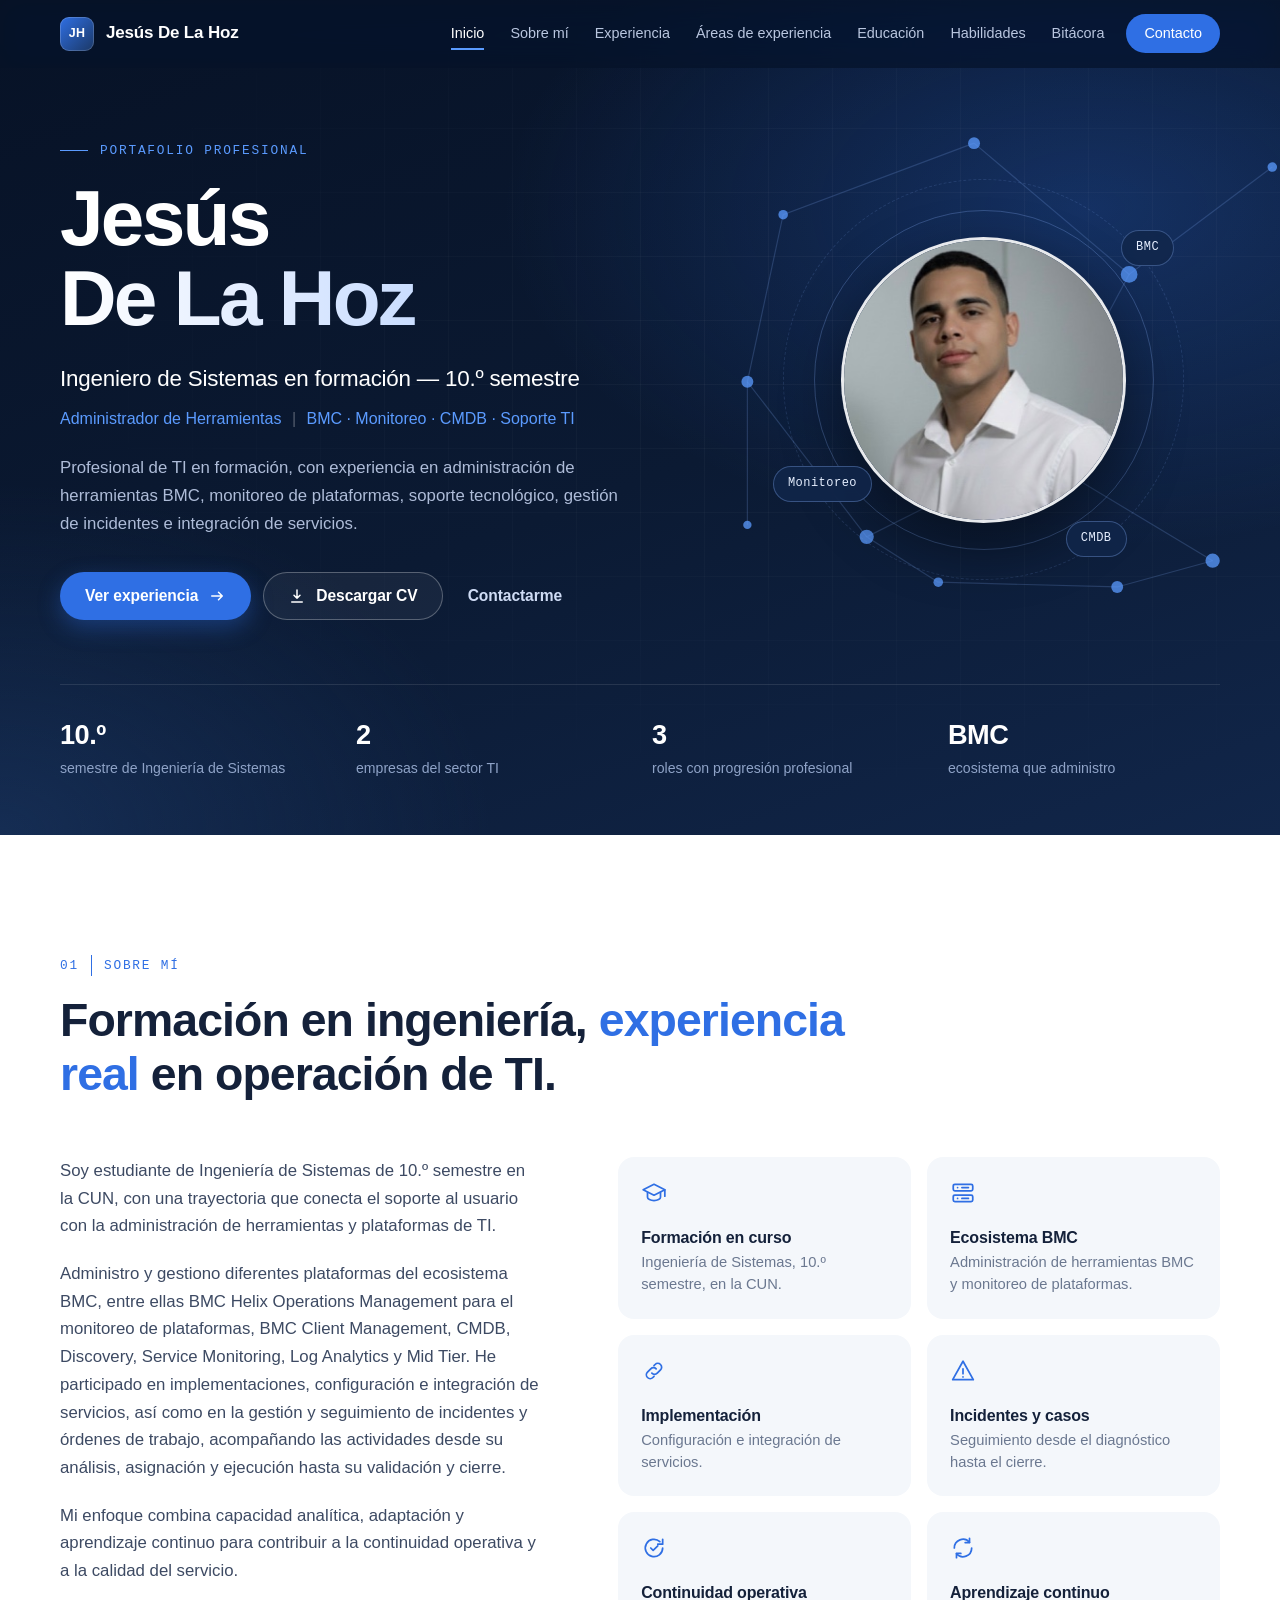
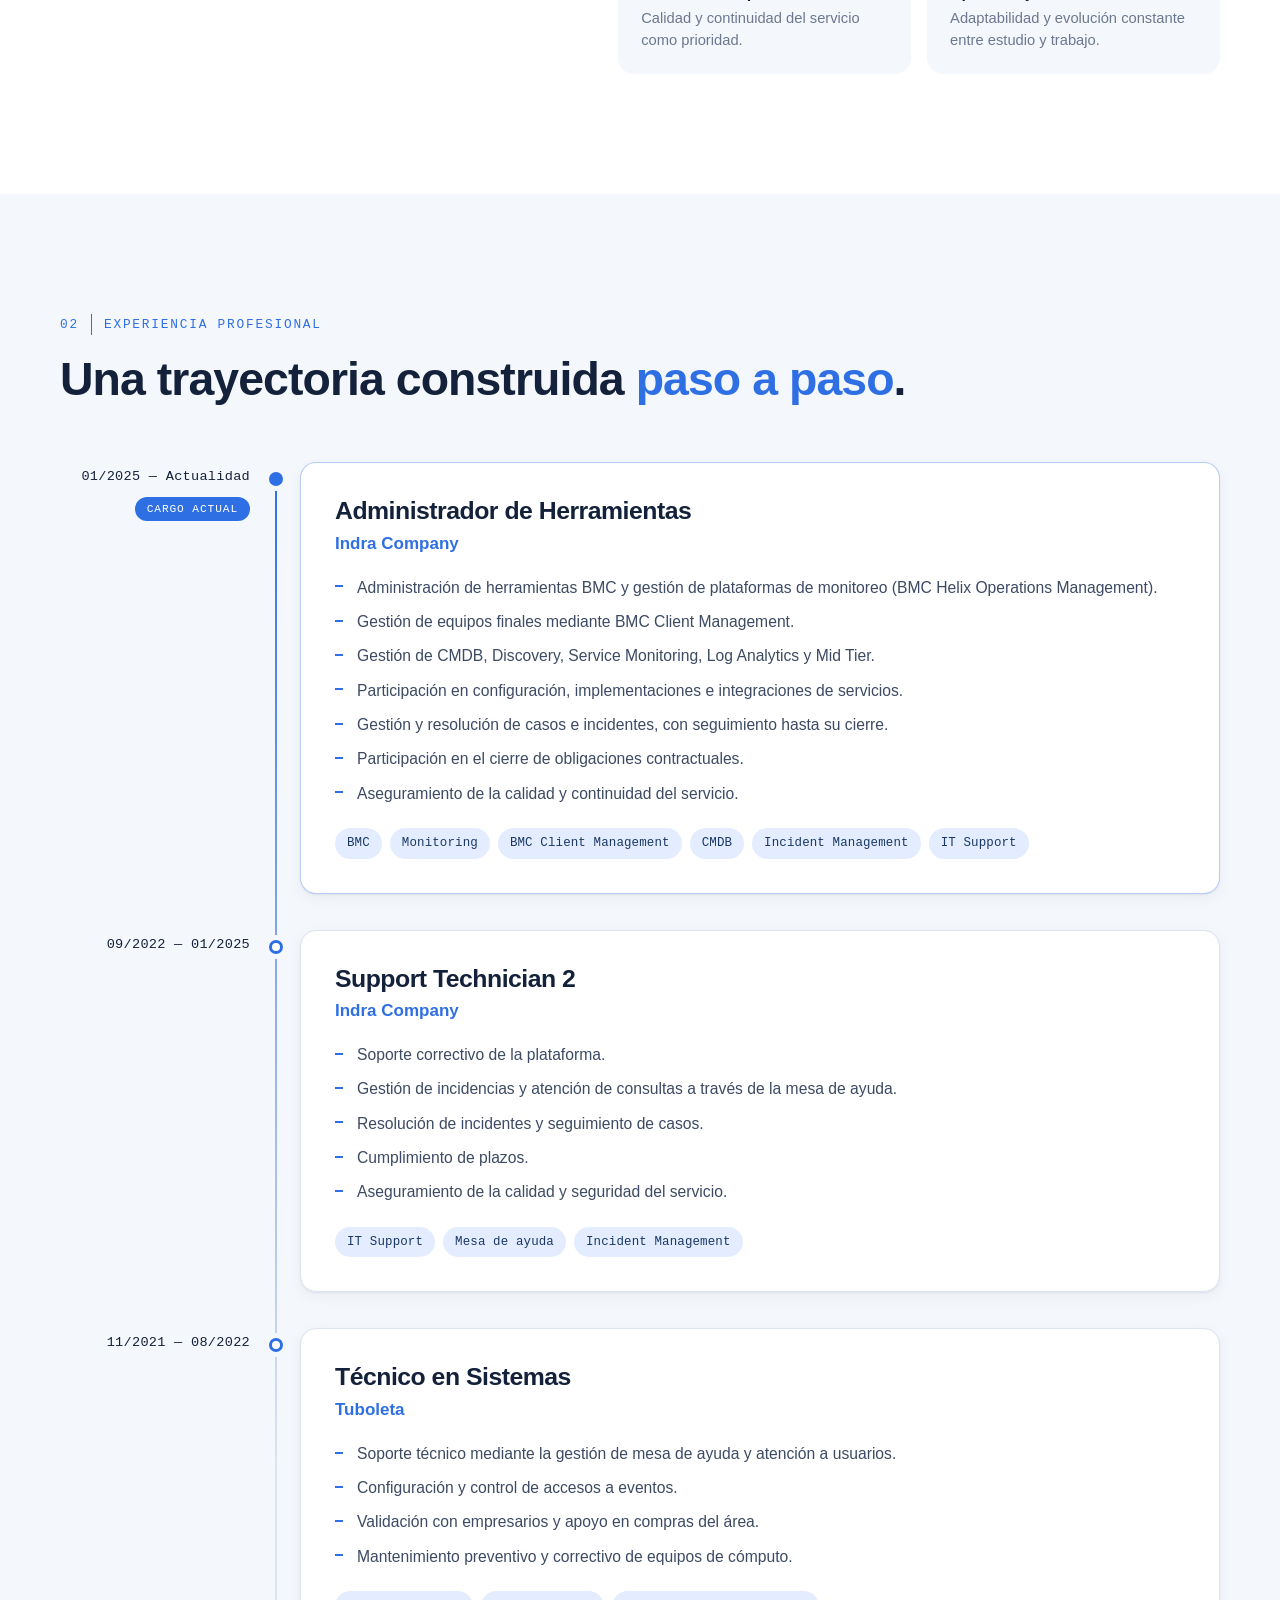
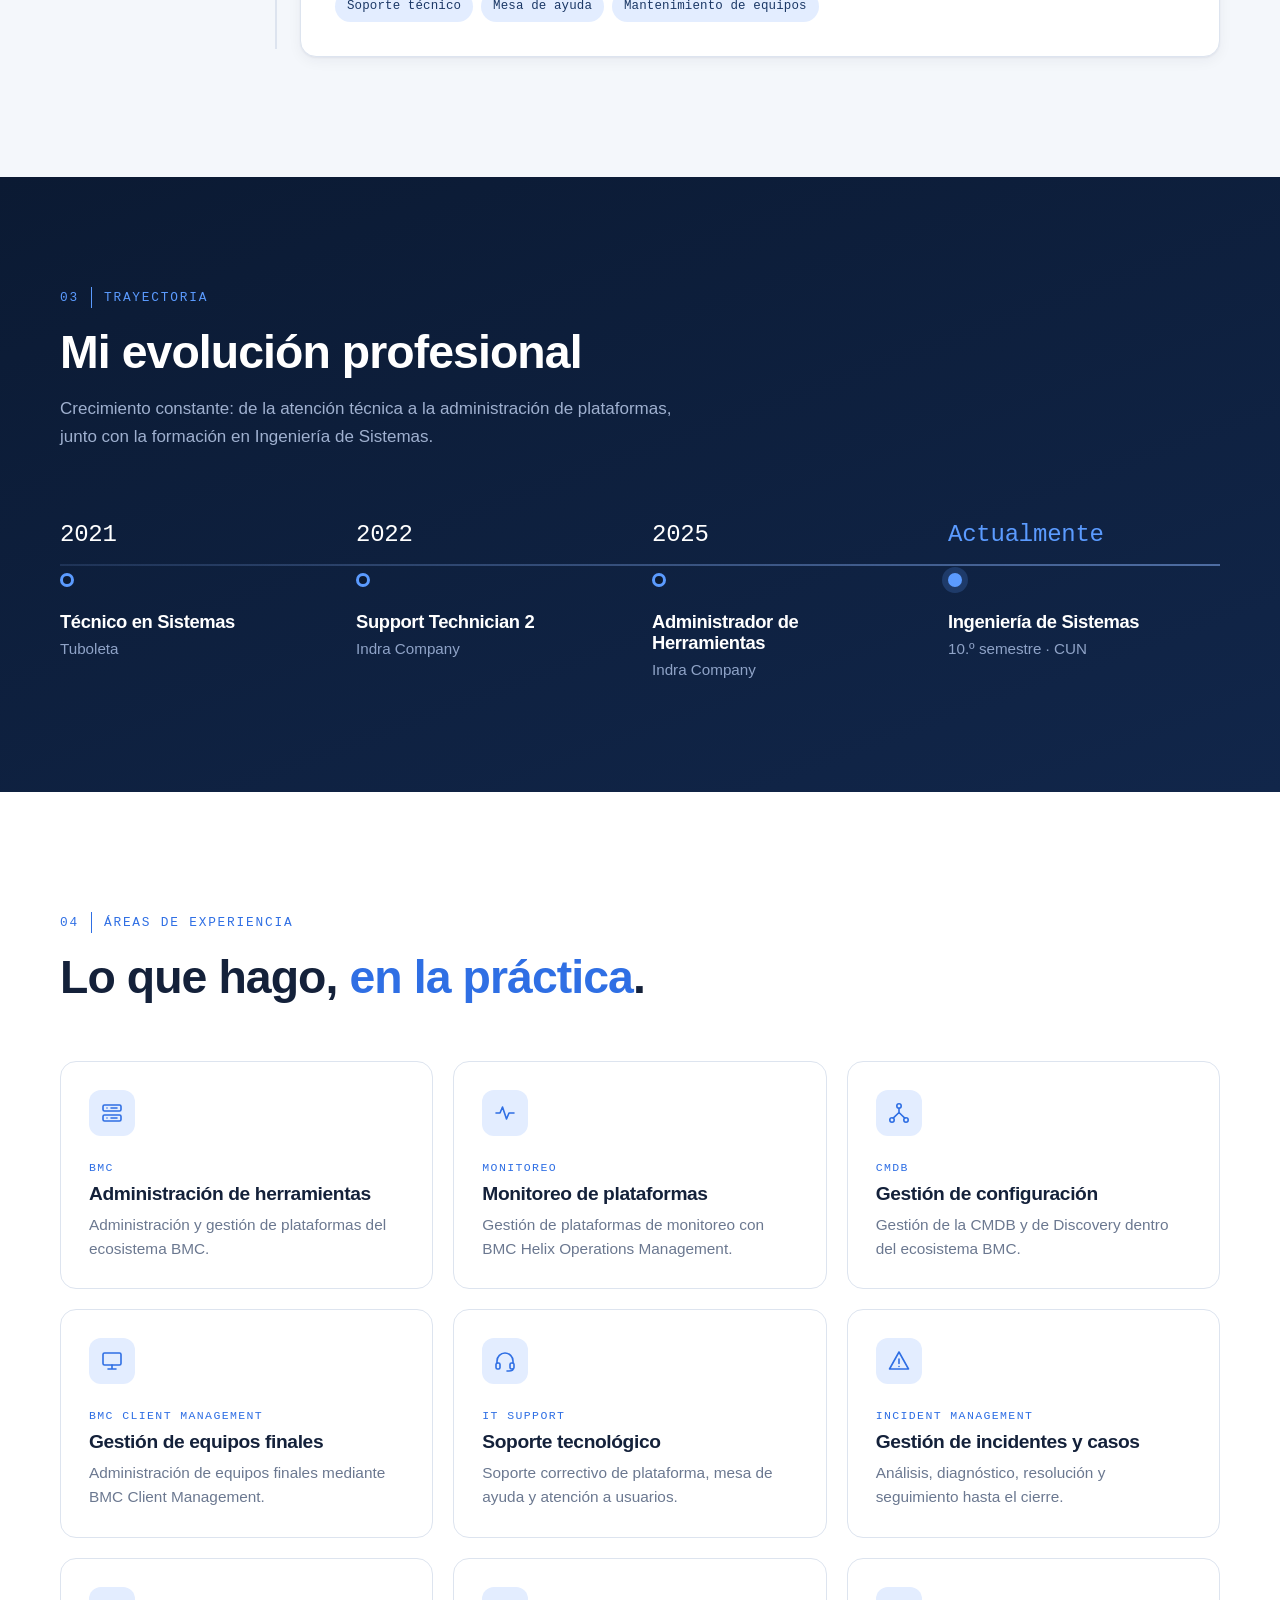
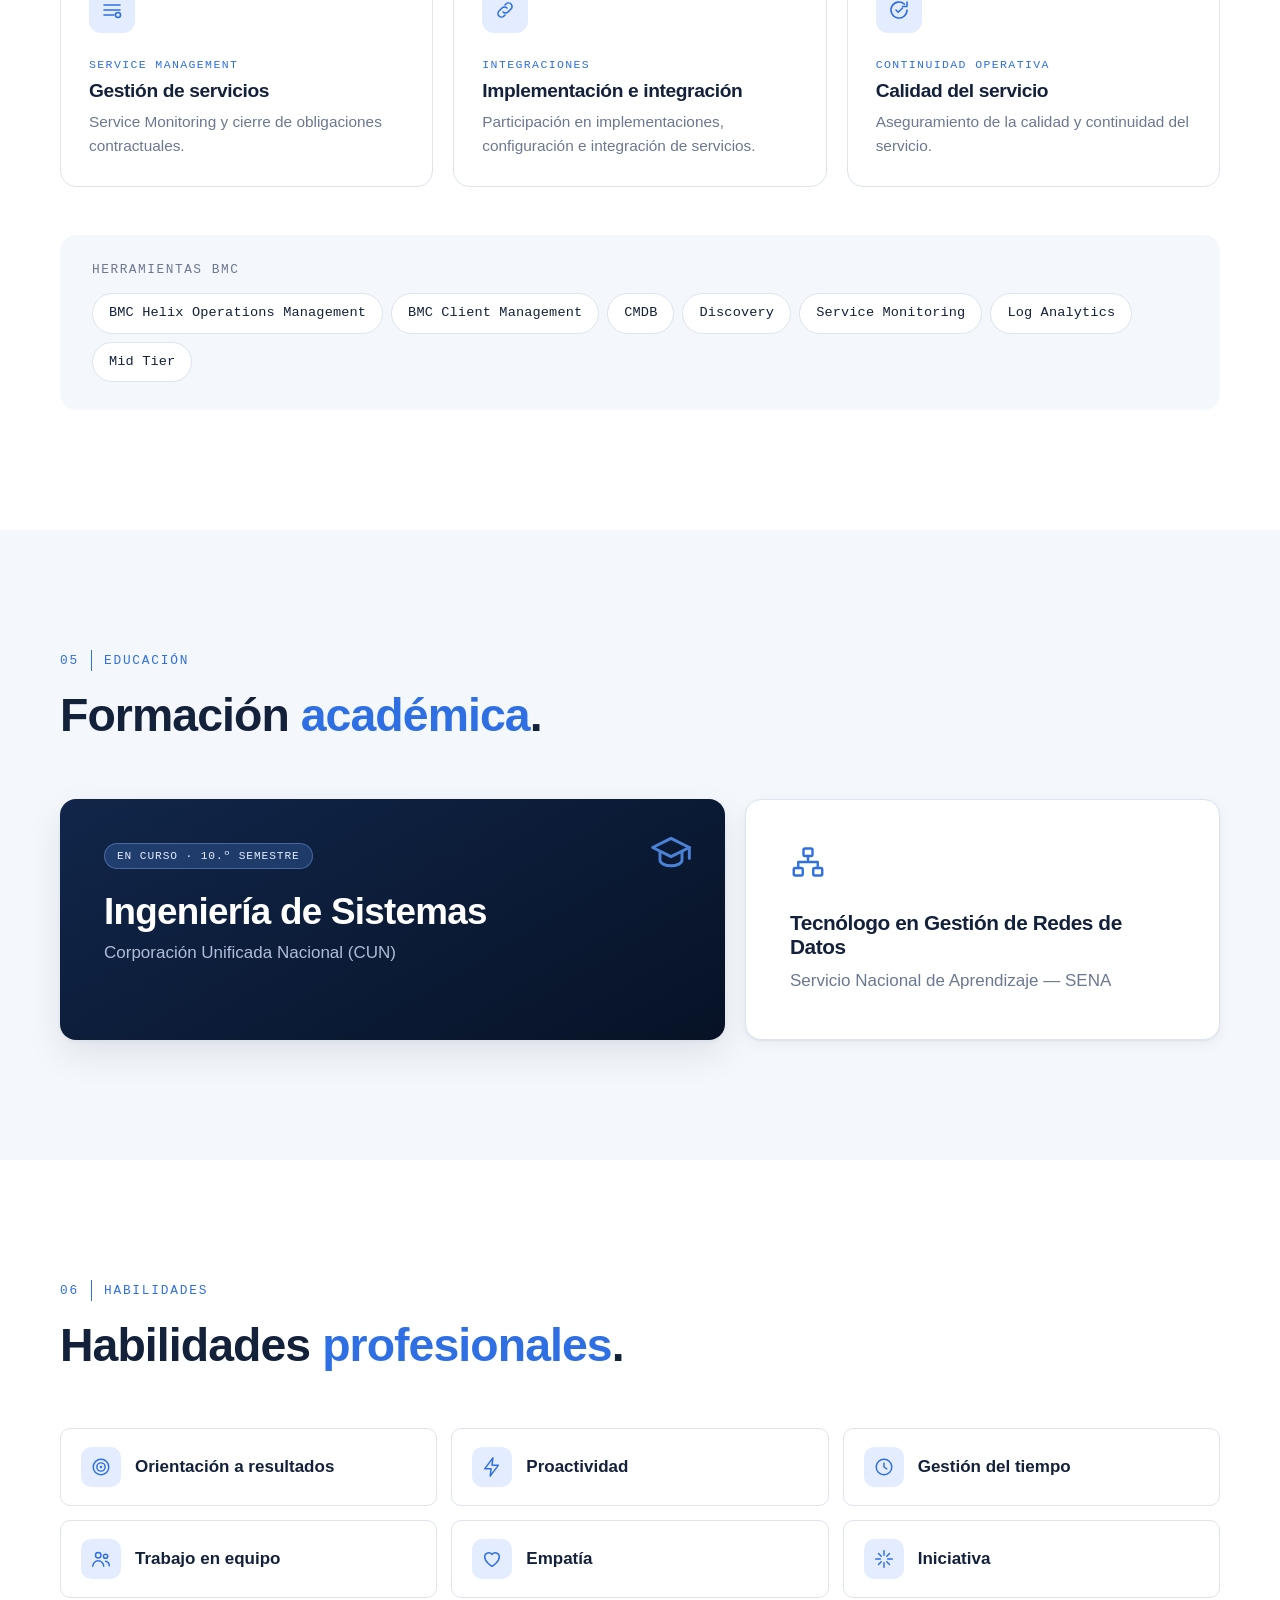
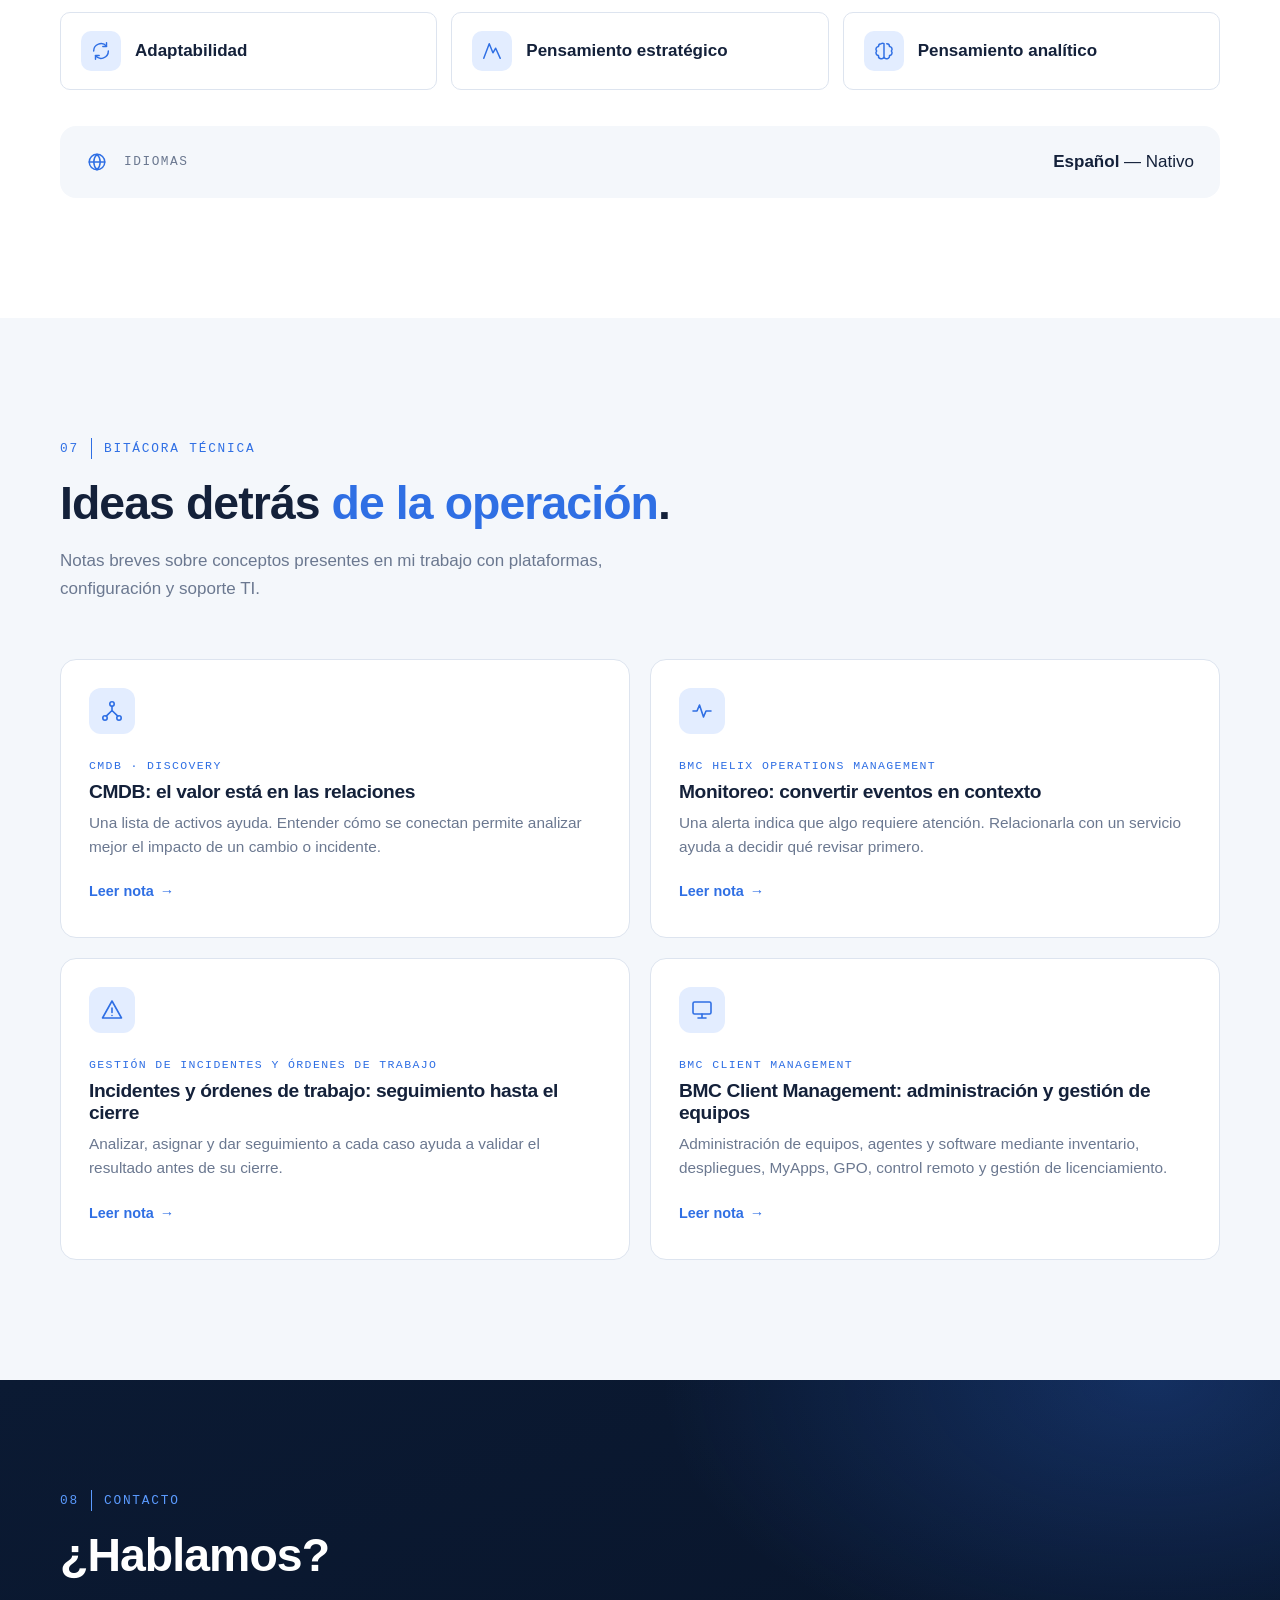
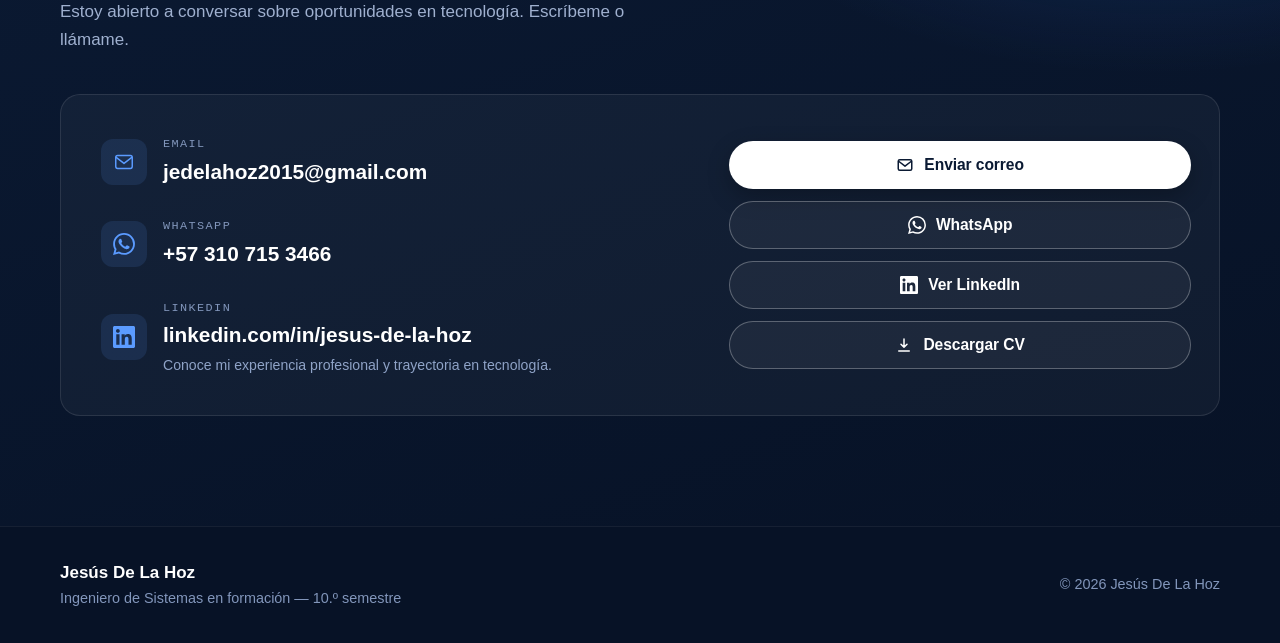
==== commit 1220cf74: "Portada: restaurar diseño anterior y acortar solo las líneas que tocaban texto Conserva Sobre mí sin" ====
--- a/index.html
+++ b/index.html
@@ -97,6 +97,22 @@
 
     <!-- HERO -->
     <section class="hero" id="inicio" aria-labelledby="hero-title">
+      <svg class="hero__net" viewBox="0 0 1200 700" preserveAspectRatio="xMidYMid slice" aria-hidden="true" focusable="false">
+        <g class="net-lines">
+          <path d="M880 120 L1010 230 L930 380 L1080 470"/>
+          <path d="M1010 230 L1130 140"/>
+          <path d="M930 380 L790 450 L850 488"/>
+          <path d="M790 450 L690 320 L720 180 L880 120"/>
+          <path d="M1080 470 L1000 492 L850 488"/>
+          <path d="M690 320 L690 440"/>
+        </g>
+        <g class="net-nodes">
+          <circle cx="880" cy="120" r="5"/><circle cx="1010" cy="230" r="7"/><circle cx="930" cy="380" r="4"/>
+          <circle cx="1080" cy="470" r="6"/><circle cx="1130" cy="140" r="4"/><circle cx="790" cy="450" r="6"/>
+          <circle cx="850" cy="488" r="4"/><circle cx="690" cy="320" r="5"/><circle cx="720" cy="180" r="4"/>
+          <circle cx="1000" cy="492" r="5"/><circle cx="690" cy="440" r="3.500"/>
+        </g>
+      </svg>
 
       <div class="container hero__grid">
         <div class="hero__copy">
@@ -113,19 +129,13 @@
         </div>
 
         <div class="hero__visual reveal">
-          <div class="orbit">
-          <svg class="hero__net" viewBox="0 0 500 500" aria-hidden="true" focusable="false">
-            <g class="net-lines"><path d="M126.7 73.9A215 215 0 0 1 279.9 37.1"/><path d="M279.9 37.1A215 215 0 0 1 414.7 111.8"/><path d="M414.7 111.8A215 215 0 0 1 462.9 279.9"/><path d="M382.4 419.4A215 215 0 0 1 212.7 461.7"/><path d="M212.7 461.7A215 215 0 0 1 63.8 357.5"/><path d="M63.8 357.5A215 215 0 0 1 48.0 176.5"/><path d="M48.0 176.5A215 215 0 0 1 169.5 50.7"/><path class="net-extra" d="M279.9 37.1L283.1 14.3"/><path class="net-extra" d="M462.9 279.9L485.7 283.1"/><path class="net-extra" d="M212.7 461.7L208.7 484.4"/><path class="net-extra" d="M48.0 176.5L26.4 168.6"/></g>
-            <g class="net-nodes"><circle cx="126.7" cy="73.9" r="5"/><circle cx="279.9" cy="37.1" r="4"/><circle cx="414.7" cy="111.8" r="4"/><circle cx="462.9" cy="279.9" r="5"/><circle cx="382.4" cy="419.4" r="4"/><circle cx="212.7" cy="461.7" r="4"/><circle cx="63.8" cy="357.5" r="5"/><circle cx="48.0" cy="176.5" r="4"/><circle cx="169.5" cy="50.7" r="4"/><circle class="net-extra" cx="283.1" cy="14.3" r="3"/><circle class="net-extra" cx="485.7" cy="283.1" r="3"/><circle class="net-extra" cx="208.7" cy="484.4" r="3"/><circle class="net-extra" cx="26.4" cy="168.6" r="3"/></g>
-          </svg>
           <div class="portrait">
             <span class="portrait__ring portrait__ring--1" aria-hidden="true"></span>
             <span class="portrait__ring portrait__ring--2" aria-hidden="true"></span>
             <img class="portrait__img" src="assets/jesus-de-la-hoz.jpg" width="293" height="470" alt="Retrato de Jesús De La Hoz con camisa blanca" fetchpriority="high">
-          </div>
-          <span class="orbit__tag orbit__tag--a" style="left:82.9%;top:22.4%">BMC</span>
-          <span class="orbit__tag orbit__tag--b" style="left:9.6%;top:35.3%">Monitoreo</span>
-          <span class="orbit__tag orbit__tag--c" style="left:42.5%;top:92.3%">CMDB</span>
+            <span class="portrait__tag portrait__tag--a">BMC</span>
+            <span class="portrait__tag portrait__tag--b">Monitoreo</span>
+            <span class="portrait__tag portrait__tag--c">CMDB</span>
           </div>
         </div>
       </div>
--- a/css/layout.css
+++ b/css/layout.css
@@ -118,13 +118,13 @@
     linear-gradient(rgba(255, 255, 255, .035) 1px, transparent 1px),
     linear-gradient(90deg, rgba(255, 255, 255, .035) 1px, transparent 1px);
   background-size: 64px 64px;
-  -webkit-mask-image: radial-gradient(ellipse 34% 70% at 78% 42%, #000 10%, transparent 100%);
-  mask-image: radial-gradient(ellipse 34% 70% at 78% 42%, #000 10%, transparent 100%);
+  -webkit-mask-image: radial-gradient(ellipse at 70% 40%, #000 15%, transparent 72%);
+  mask-image: radial-gradient(ellipse at 70% 40%, #000 15%, transparent 72%);
   pointer-events: none;
 }
 
-.hero__net { position: absolute; inset: 0; width: 100%; height: 100%; overflow: visible; pointer-events: none; }
-.net-lines path { fill: none; stroke: rgba(130, 170, 240, .4); stroke-width: 1.4; stroke-linecap: round; }
+.hero__net { position: absolute; inset: 0; width: 100%; height: 100%; pointer-events: none; }
+.net-lines path { fill: none; stroke: rgba(130, 170, 240, .22); stroke-width: 1; }
 .net-nodes circle { fill: var(--blue-400); opacity: .75; animation: pulse 5s ease-in-out infinite; }
 .net-nodes circle:nth-child(3n) { animation-delay: -1.6s; }
 .net-nodes circle:nth-child(3n + 1) { animation-delay: -3.2s; }
@@ -156,9 +156,8 @@
 .hero__lead { max-width: 560px; margin-top: 22px; font-size: 1.05rem; color: #aebcd8; }
 .hero__actions { display: flex; flex-wrap: wrap; align-items: center; gap: 12px; margin-top: 34px; }
 
-.hero__visual { display: grid; place-items: center; min-width: 0; }
-.orbit { position: relative; width: min(100%, 480px); aspect-ratio: 1; }
-.portrait { position: absolute; top: 50%; left: 50%; width: 66%; aspect-ratio: 1; transform: translate(-50%, -50%); }
+.hero__visual { display: grid; place-items: center; }
+.portrait { position: relative; width: min(100%, 340px); aspect-ratio: 1; }
 .portrait__img {
   position: absolute;
   inset: 8%;
@@ -176,20 +175,22 @@
 .portrait__ring--2 { inset: -9%; border-style: dashed; border-color: rgba(130, 170, 240, .16); animation: spin 90s linear infinite; }
 @keyframes spin { to { transform: rotate(360deg); } }
 
-.orbit__tag {
-  position: absolute;
-  transform: translate(-50%, -50%);
+.portrait__tag {
+  position: absolute;
   padding: 7px 14px;
   font-family: var(--font-mono);
   font-size: .75rem;
   letter-spacing: .04em;
-  white-space: nowrap;
   color: #e6efff;
-  background: rgba(17, 38, 74, .92);
+  background: rgba(17, 38, 74, .85);
   border: 1px solid rgba(130, 170, 240, .35);
   border-radius: 999px;
-  pointer-events: none;
-}
+  backdrop-filter: blur(6px);
+  -webkit-backdrop-filter: blur(6px);
+}
+.portrait__tag--a { top: 6%; right: -6%; }
+.portrait__tag--b { bottom: 14%; left: -12%; }
+.portrait__tag--c { bottom: -2%; right: 8%; }
 
 .hero__facts {
   position: relative;
@@ -206,19 +207,21 @@
 
 @media (max-width: 900px) {
   .hero { padding-top: calc(var(--nav-h) + 40px); }
-  .hero__grid { grid-template-columns: 1fr; gap: 32px; }
+  .hero__grid { grid-template-columns: 1fr; gap: 40px; }
+  /* la red decorativa ocupa solo la franja de la foto, nunca el texto */
+  .hero__net { bottom: auto; height: calc(var(--nav-h) + 40px + 220px + 24px); }
   .hero__visual { order: -1; justify-items: start; }
-  .orbit { width: min(100%, 300px); }
+  .portrait { width: 220px; }
+  .portrait__tag--a { right: -34%; }
+  .portrait__tag--b { left: auto; right: -40%; bottom: 20%; }
+  .portrait__tag--c { display: none; }
   .hero__facts { grid-template-columns: repeat(2, 1fr); margin-top: 48px; }
-  .orbit__tag { display: none; }
-  .hero::before { -webkit-mask-image: radial-gradient(ellipse 80% 22% at 50% 14%, #000 10%, transparent 100%); mask-image: radial-gradient(ellipse 80% 22% at 50% 14%, #000 10%, transparent 100%); }
 }
 @media (max-width: 520px) {
   .container { width: min(100% - 40px, var(--container)); }
   .hero__actions .btn--primary, .hero__actions .btn--ghost { flex: 1 1 100%; }
   .hero__actions .btn--link { flex: 1 1 100%; border: 1px solid rgba(255, 255, 255, .14); }
-  .orbit { width: min(100%, 240px); }
-  .net-extra { display: none; }
+  .portrait__tag--a, .portrait__tag--b { display: none; }
 }
 
 /* SECCIONES */
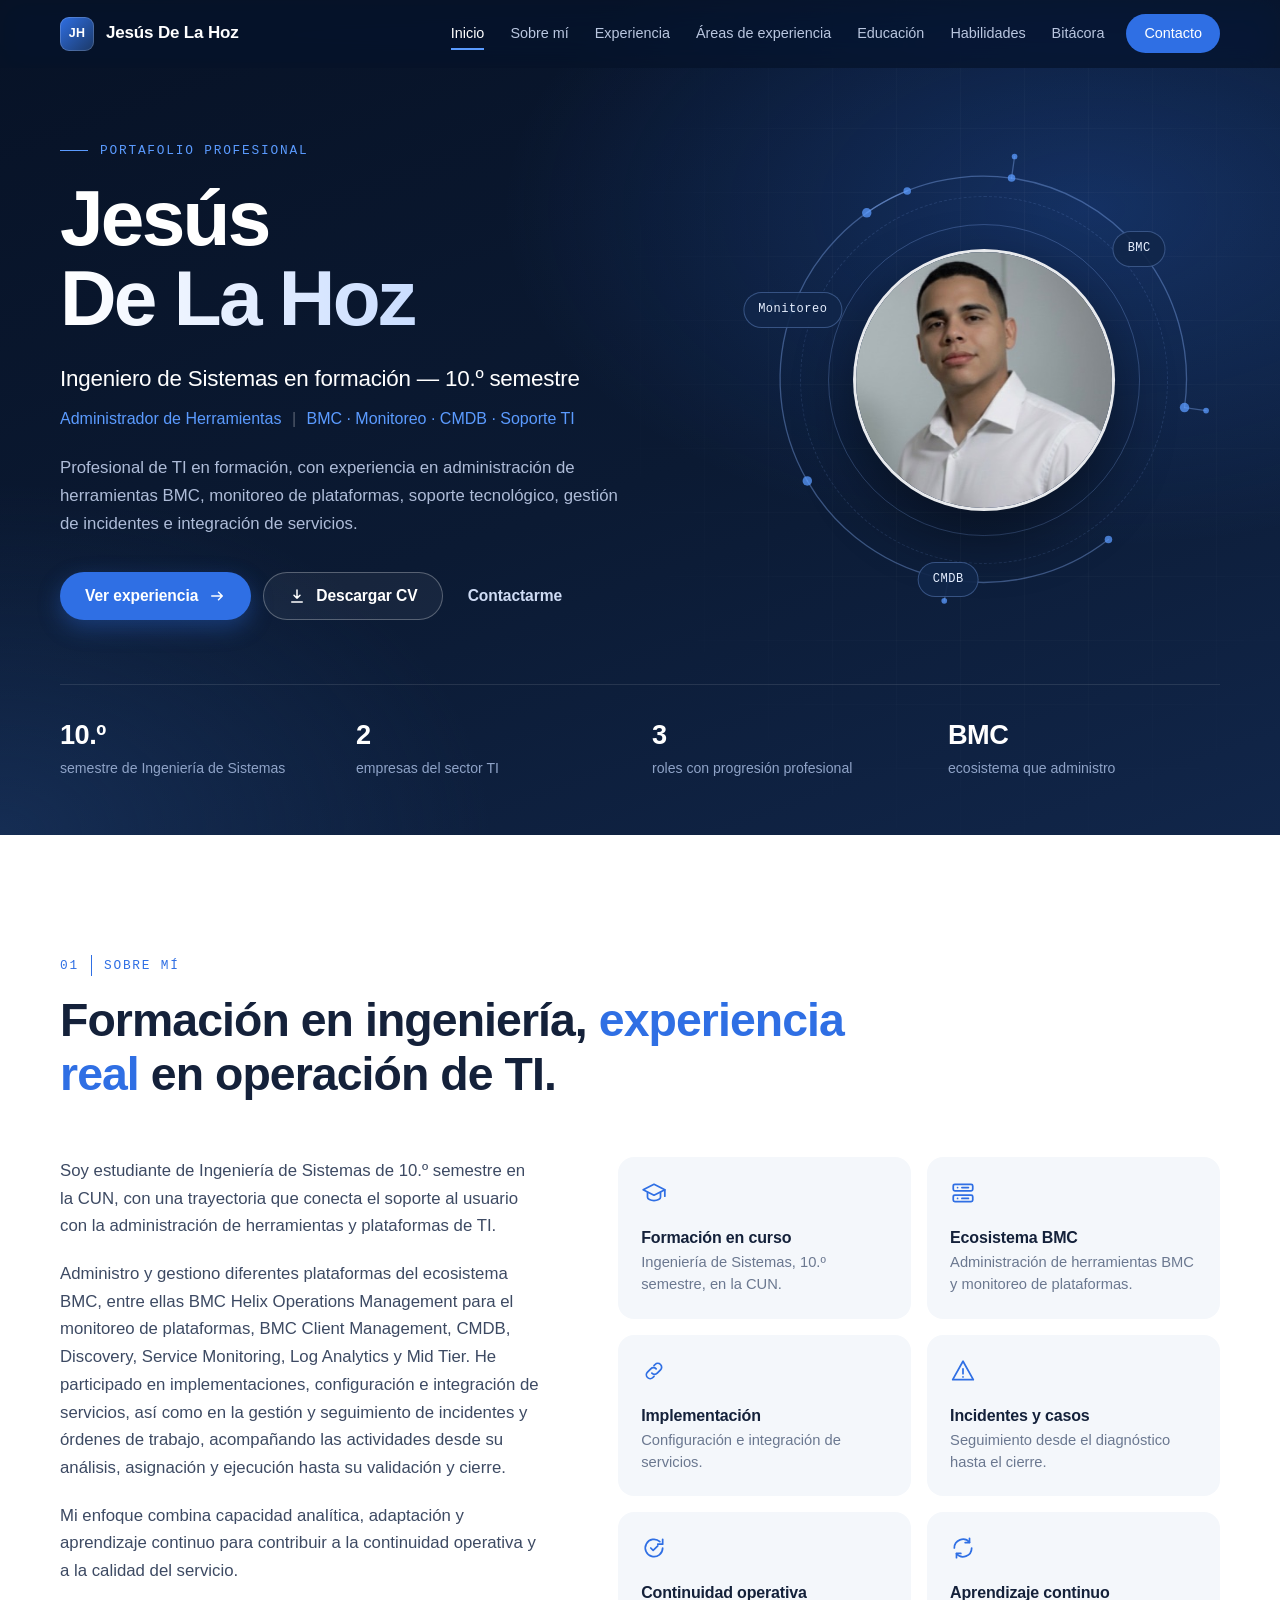
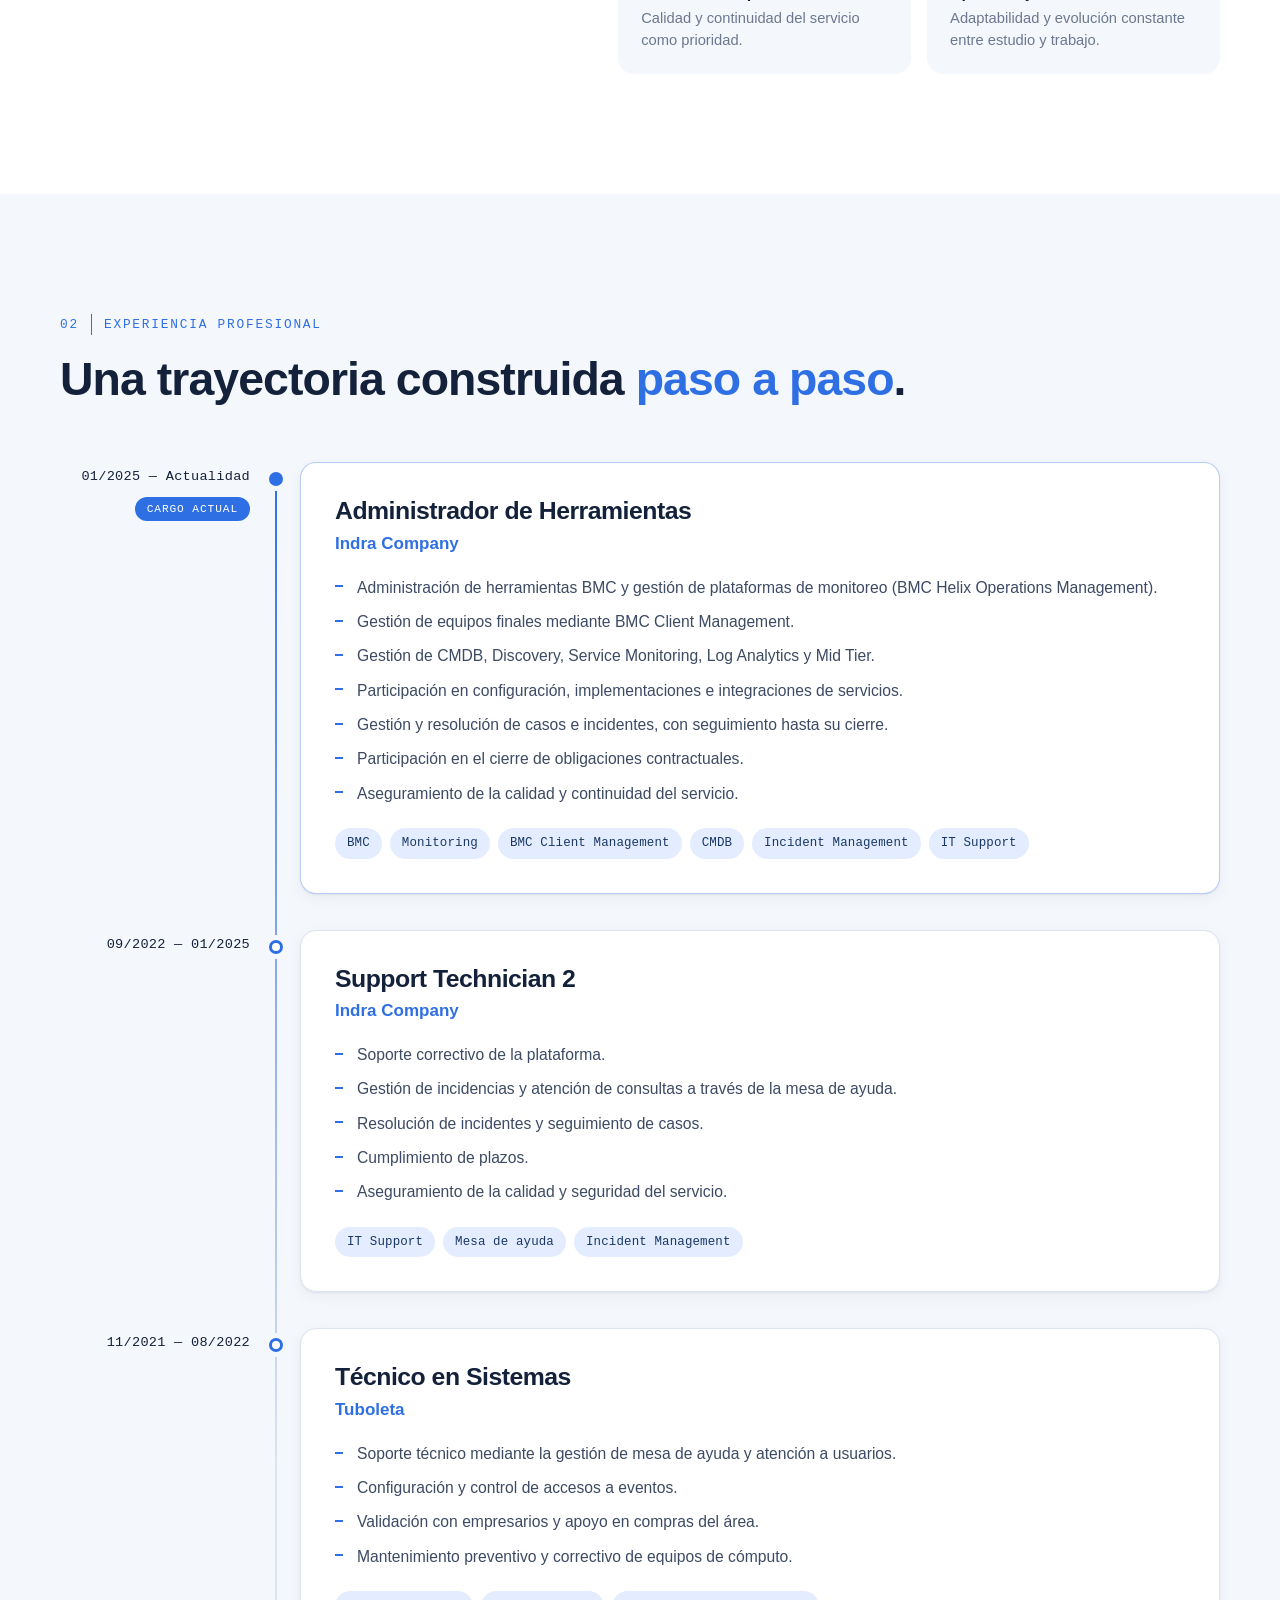
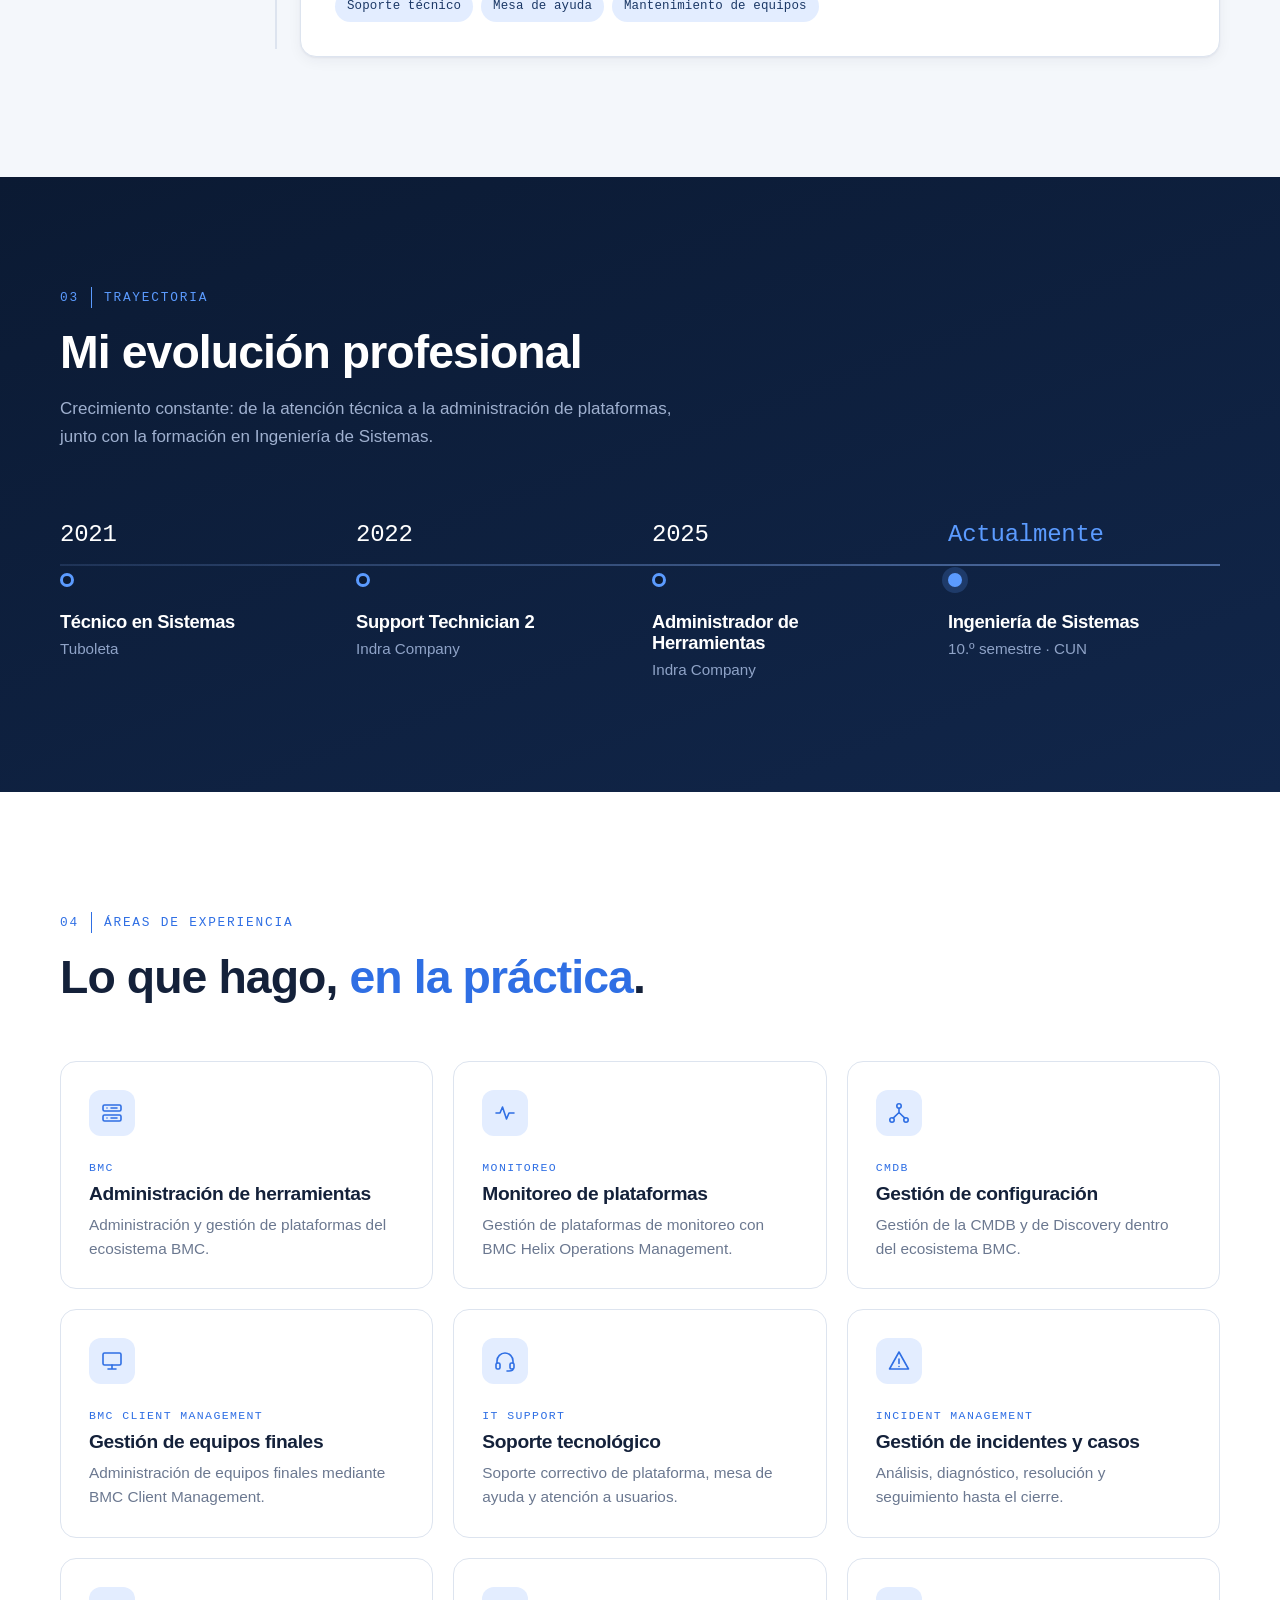
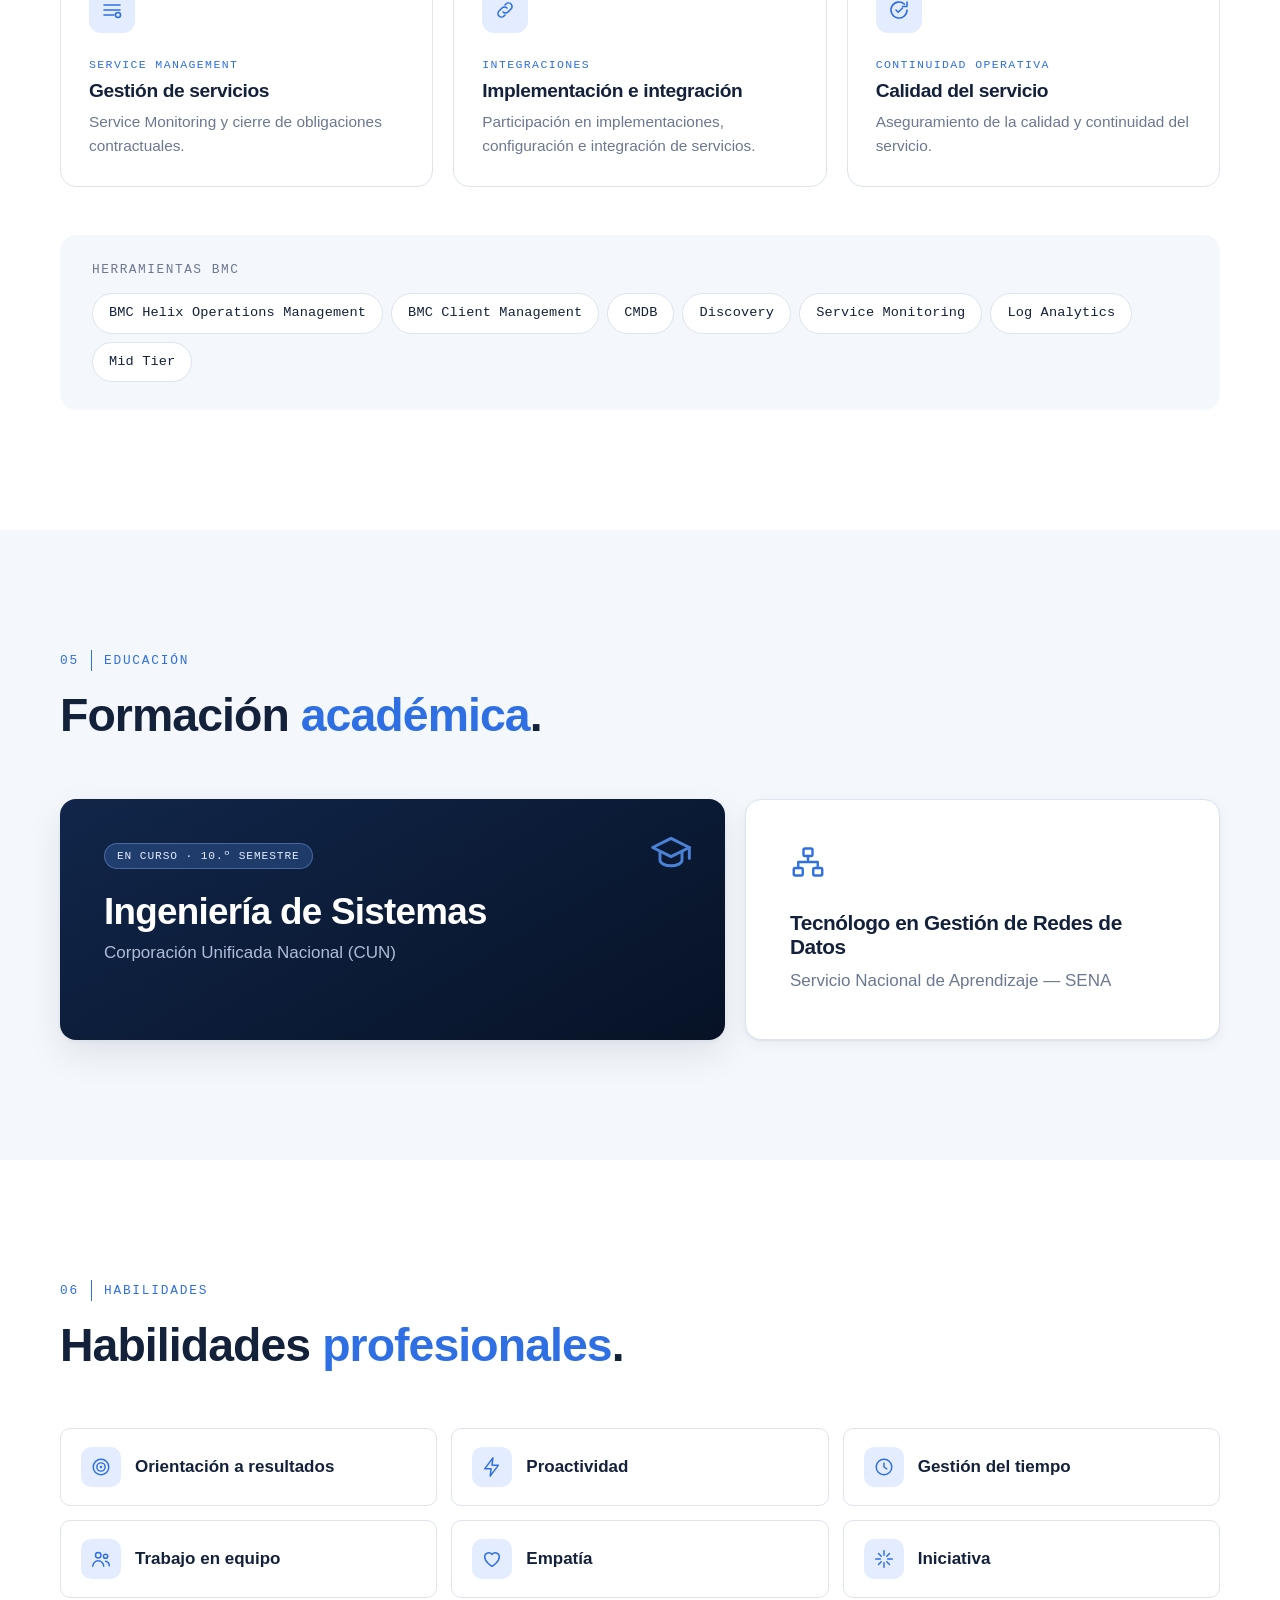
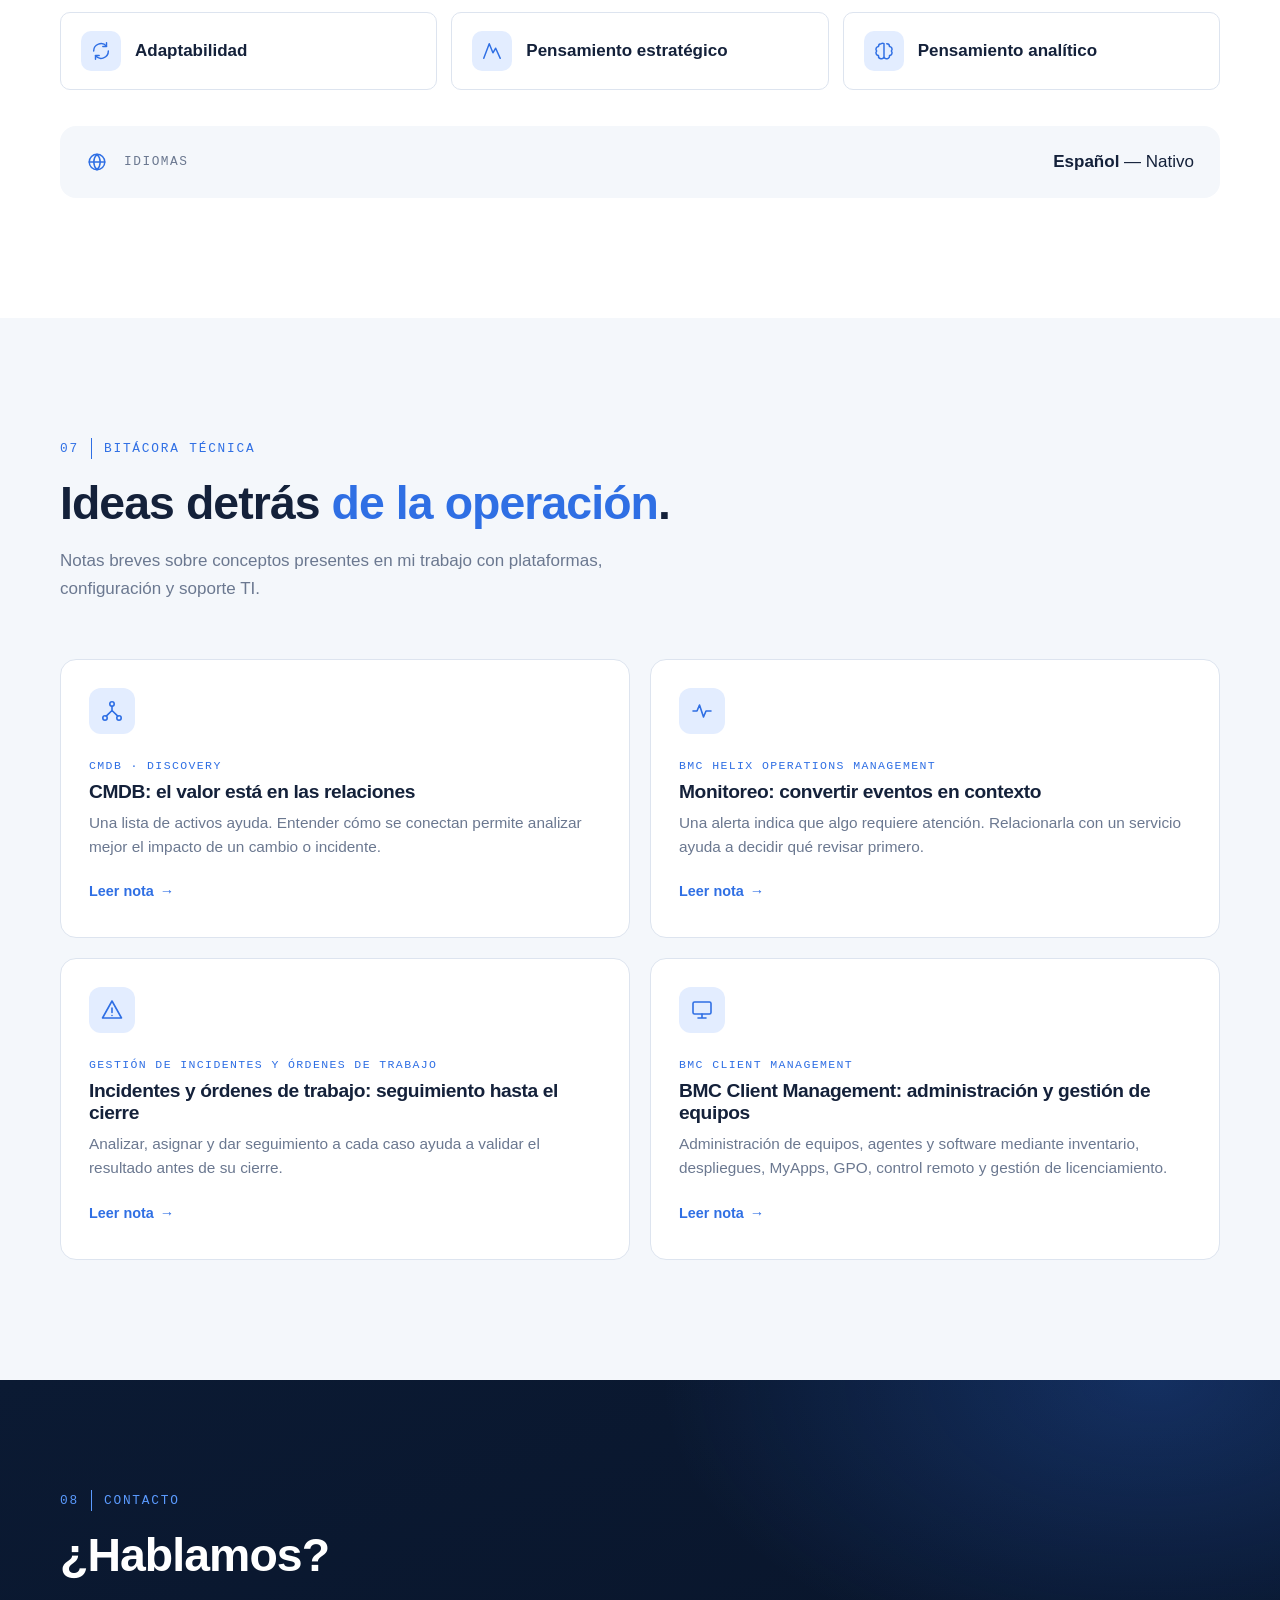
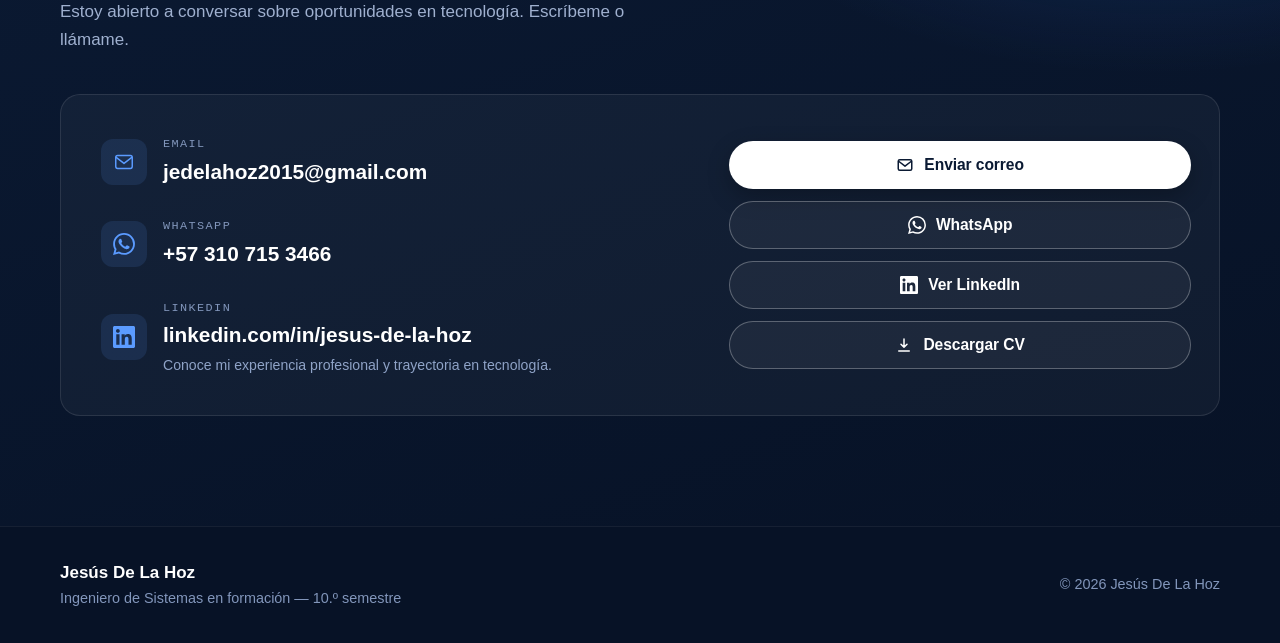
==== commit d8cfd237: "Volver al diseño de portada con órbita alrededor de la foto Revierte el ajuste de líneas de a5934d8 " ====
--- a/index.html
+++ b/index.html
@@ -97,22 +97,6 @@
 
     <!-- HERO -->
     <section class="hero" id="inicio" aria-labelledby="hero-title">
-      <svg class="hero__net" viewBox="0 0 1200 700" preserveAspectRatio="xMidYMid slice" aria-hidden="true" focusable="false">
-        <g class="net-lines">
-          <path d="M880 120 L1010 230 L930 380 L1080 470"/>
-          <path d="M1010 230 L1130 140"/>
-          <path d="M930 380 L790 450 L850 488"/>
-          <path d="M790 450 L690 320 L720 180 L880 120"/>
-          <path d="M1080 470 L1000 492 L850 488"/>
-          <path d="M690 320 L690 440"/>
-        </g>
-        <g class="net-nodes">
-          <circle cx="880" cy="120" r="5"/><circle cx="1010" cy="230" r="7"/><circle cx="930" cy="380" r="4"/>
-          <circle cx="1080" cy="470" r="6"/><circle cx="1130" cy="140" r="4"/><circle cx="790" cy="450" r="6"/>
-          <circle cx="850" cy="488" r="4"/><circle cx="690" cy="320" r="5"/><circle cx="720" cy="180" r="4"/>
-          <circle cx="1000" cy="492" r="5"/><circle cx="690" cy="440" r="3.500"/>
-        </g>
-      </svg>
 
       <div class="container hero__grid">
         <div class="hero__copy">
@@ -129,13 +113,19 @@
         </div>
 
         <div class="hero__visual reveal">
+          <div class="orbit">
+          <svg class="hero__net" viewBox="0 0 500 500" aria-hidden="true" focusable="false">
+            <g class="net-lines"><path d="M126.7 73.9A215 215 0 0 1 279.9 37.1"/><path d="M279.9 37.1A215 215 0 0 1 414.7 111.8"/><path d="M414.7 111.8A215 215 0 0 1 462.9 279.9"/><path d="M382.4 419.4A215 215 0 0 1 212.7 461.7"/><path d="M212.7 461.7A215 215 0 0 1 63.8 357.5"/><path d="M63.8 357.5A215 215 0 0 1 48.0 176.5"/><path d="M48.0 176.5A215 215 0 0 1 169.5 50.7"/><path class="net-extra" d="M279.9 37.1L283.1 14.3"/><path class="net-extra" d="M462.9 279.9L485.7 283.1"/><path class="net-extra" d="M212.7 461.7L208.7 484.4"/><path class="net-extra" d="M48.0 176.5L26.4 168.6"/></g>
+            <g class="net-nodes"><circle cx="126.7" cy="73.9" r="5"/><circle cx="279.9" cy="37.1" r="4"/><circle cx="414.7" cy="111.8" r="4"/><circle cx="462.9" cy="279.9" r="5"/><circle cx="382.4" cy="419.4" r="4"/><circle cx="212.7" cy="461.7" r="4"/><circle cx="63.8" cy="357.5" r="5"/><circle cx="48.0" cy="176.5" r="4"/><circle cx="169.5" cy="50.7" r="4"/><circle class="net-extra" cx="283.1" cy="14.3" r="3"/><circle class="net-extra" cx="485.7" cy="283.1" r="3"/><circle class="net-extra" cx="208.7" cy="484.4" r="3"/><circle class="net-extra" cx="26.4" cy="168.6" r="3"/></g>
+          </svg>
           <div class="portrait">
             <span class="portrait__ring portrait__ring--1" aria-hidden="true"></span>
             <span class="portrait__ring portrait__ring--2" aria-hidden="true"></span>
             <img class="portrait__img" src="assets/jesus-de-la-hoz.jpg" width="293" height="470" alt="Retrato de Jesús De La Hoz con camisa blanca" fetchpriority="high">
-            <span class="portrait__tag portrait__tag--a">BMC</span>
-            <span class="portrait__tag portrait__tag--b">Monitoreo</span>
-            <span class="portrait__tag portrait__tag--c">CMDB</span>
+          </div>
+          <span class="orbit__tag orbit__tag--a" style="left:82.9%;top:22.4%">BMC</span>
+          <span class="orbit__tag orbit__tag--b" style="left:9.6%;top:35.3%">Monitoreo</span>
+          <span class="orbit__tag orbit__tag--c" style="left:42.5%;top:92.3%">CMDB</span>
           </div>
         </div>
       </div>
--- a/css/layout.css
+++ b/css/layout.css
@@ -118,13 +118,13 @@
     linear-gradient(rgba(255, 255, 255, .035) 1px, transparent 1px),
     linear-gradient(90deg, rgba(255, 255, 255, .035) 1px, transparent 1px);
   background-size: 64px 64px;
-  -webkit-mask-image: radial-gradient(ellipse at 70% 40%, #000 15%, transparent 72%);
-  mask-image: radial-gradient(ellipse at 70% 40%, #000 15%, transparent 72%);
+  -webkit-mask-image: radial-gradient(ellipse 34% 70% at 78% 42%, #000 10%, transparent 100%);
+  mask-image: radial-gradient(ellipse 34% 70% at 78% 42%, #000 10%, transparent 100%);
   pointer-events: none;
 }
 
-.hero__net { position: absolute; inset: 0; width: 100%; height: 100%; pointer-events: none; }
-.net-lines path { fill: none; stroke: rgba(130, 170, 240, .22); stroke-width: 1; }
+.hero__net { position: absolute; inset: 0; width: 100%; height: 100%; overflow: visible; pointer-events: none; }
+.net-lines path { fill: none; stroke: rgba(130, 170, 240, .4); stroke-width: 1.4; stroke-linecap: round; }
 .net-nodes circle { fill: var(--blue-400); opacity: .75; animation: pulse 5s ease-in-out infinite; }
 .net-nodes circle:nth-child(3n) { animation-delay: -1.6s; }
 .net-nodes circle:nth-child(3n + 1) { animation-delay: -3.2s; }
@@ -156,8 +156,9 @@
 .hero__lead { max-width: 560px; margin-top: 22px; font-size: 1.05rem; color: #aebcd8; }
 .hero__actions { display: flex; flex-wrap: wrap; align-items: center; gap: 12px; margin-top: 34px; }
 
-.hero__visual { display: grid; place-items: center; }
-.portrait { position: relative; width: min(100%, 340px); aspect-ratio: 1; }
+.hero__visual { display: grid; place-items: center; min-width: 0; }
+.orbit { position: relative; width: min(100%, 480px); aspect-ratio: 1; }
+.portrait { position: absolute; top: 50%; left: 50%; width: 66%; aspect-ratio: 1; transform: translate(-50%, -50%); }
 .portrait__img {
   position: absolute;
   inset: 8%;
@@ -175,22 +176,20 @@
 .portrait__ring--2 { inset: -9%; border-style: dashed; border-color: rgba(130, 170, 240, .16); animation: spin 90s linear infinite; }
 @keyframes spin { to { transform: rotate(360deg); } }
 
-.portrait__tag {
-  position: absolute;
+.orbit__tag {
+  position: absolute;
+  transform: translate(-50%, -50%);
   padding: 7px 14px;
   font-family: var(--font-mono);
   font-size: .75rem;
   letter-spacing: .04em;
+  white-space: nowrap;
   color: #e6efff;
-  background: rgba(17, 38, 74, .85);
+  background: rgba(17, 38, 74, .92);
   border: 1px solid rgba(130, 170, 240, .35);
   border-radius: 999px;
-  backdrop-filter: blur(6px);
-  -webkit-backdrop-filter: blur(6px);
-}
-.portrait__tag--a { top: 6%; right: -6%; }
-.portrait__tag--b { bottom: 14%; left: -12%; }
-.portrait__tag--c { bottom: -2%; right: 8%; }
+  pointer-events: none;
+}
 
 .hero__facts {
   position: relative;
@@ -207,21 +206,19 @@
 
 @media (max-width: 900px) {
   .hero { padding-top: calc(var(--nav-h) + 40px); }
-  .hero__grid { grid-template-columns: 1fr; gap: 40px; }
-  /* la red decorativa ocupa solo la franja de la foto, nunca el texto */
-  .hero__net { bottom: auto; height: calc(var(--nav-h) + 40px + 220px + 24px); }
+  .hero__grid { grid-template-columns: 1fr; gap: 32px; }
   .hero__visual { order: -1; justify-items: start; }
-  .portrait { width: 220px; }
-  .portrait__tag--a { right: -34%; }
-  .portrait__tag--b { left: auto; right: -40%; bottom: 20%; }
-  .portrait__tag--c { display: none; }
+  .orbit { width: min(100%, 300px); }
   .hero__facts { grid-template-columns: repeat(2, 1fr); margin-top: 48px; }
+  .orbit__tag { display: none; }
+  .hero::before { -webkit-mask-image: radial-gradient(ellipse 80% 22% at 50% 14%, #000 10%, transparent 100%); mask-image: radial-gradient(ellipse 80% 22% at 50% 14%, #000 10%, transparent 100%); }
 }
 @media (max-width: 520px) {
   .container { width: min(100% - 40px, var(--container)); }
   .hero__actions .btn--primary, .hero__actions .btn--ghost { flex: 1 1 100%; }
   .hero__actions .btn--link { flex: 1 1 100%; border: 1px solid rgba(255, 255, 255, .14); }
-  .portrait__tag--a, .portrait__tag--b { display: none; }
+  .orbit { width: min(100%, 240px); }
+  .net-extra { display: none; }
 }
 
 /* SECCIONES */
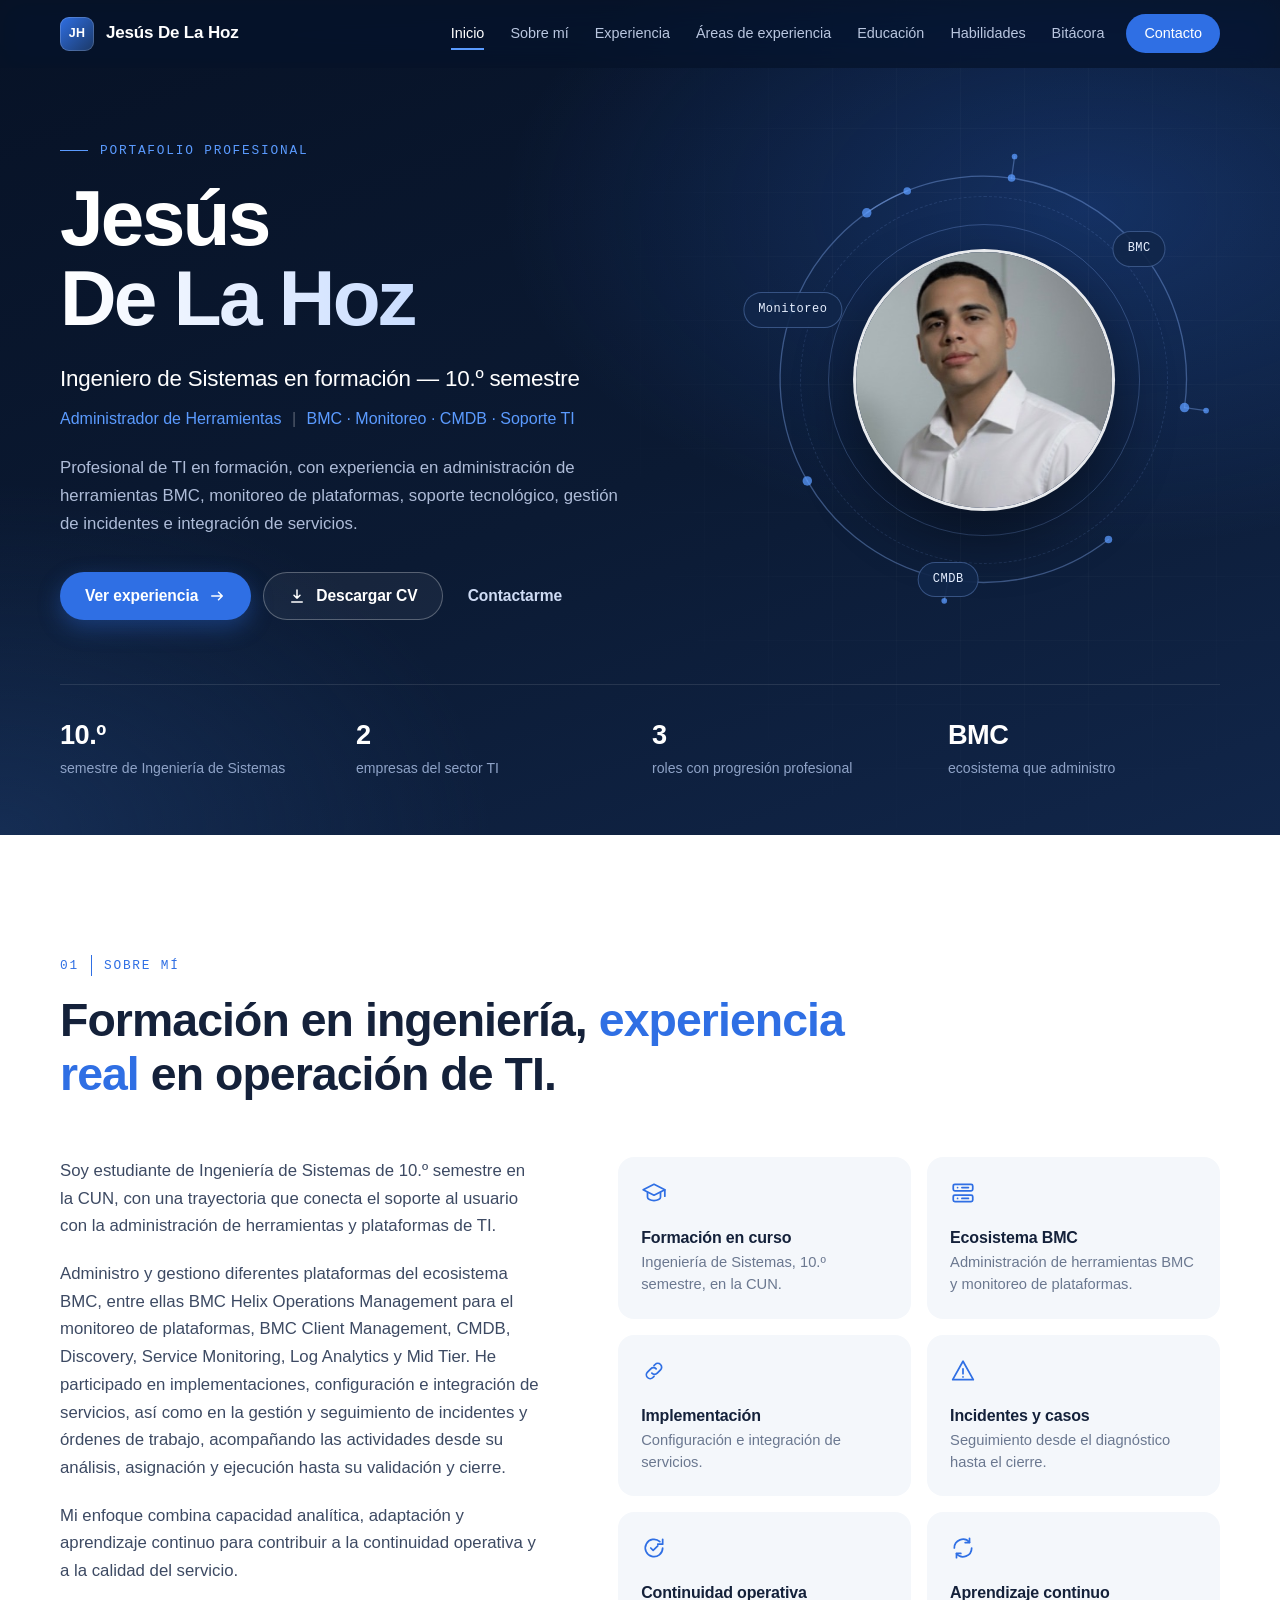
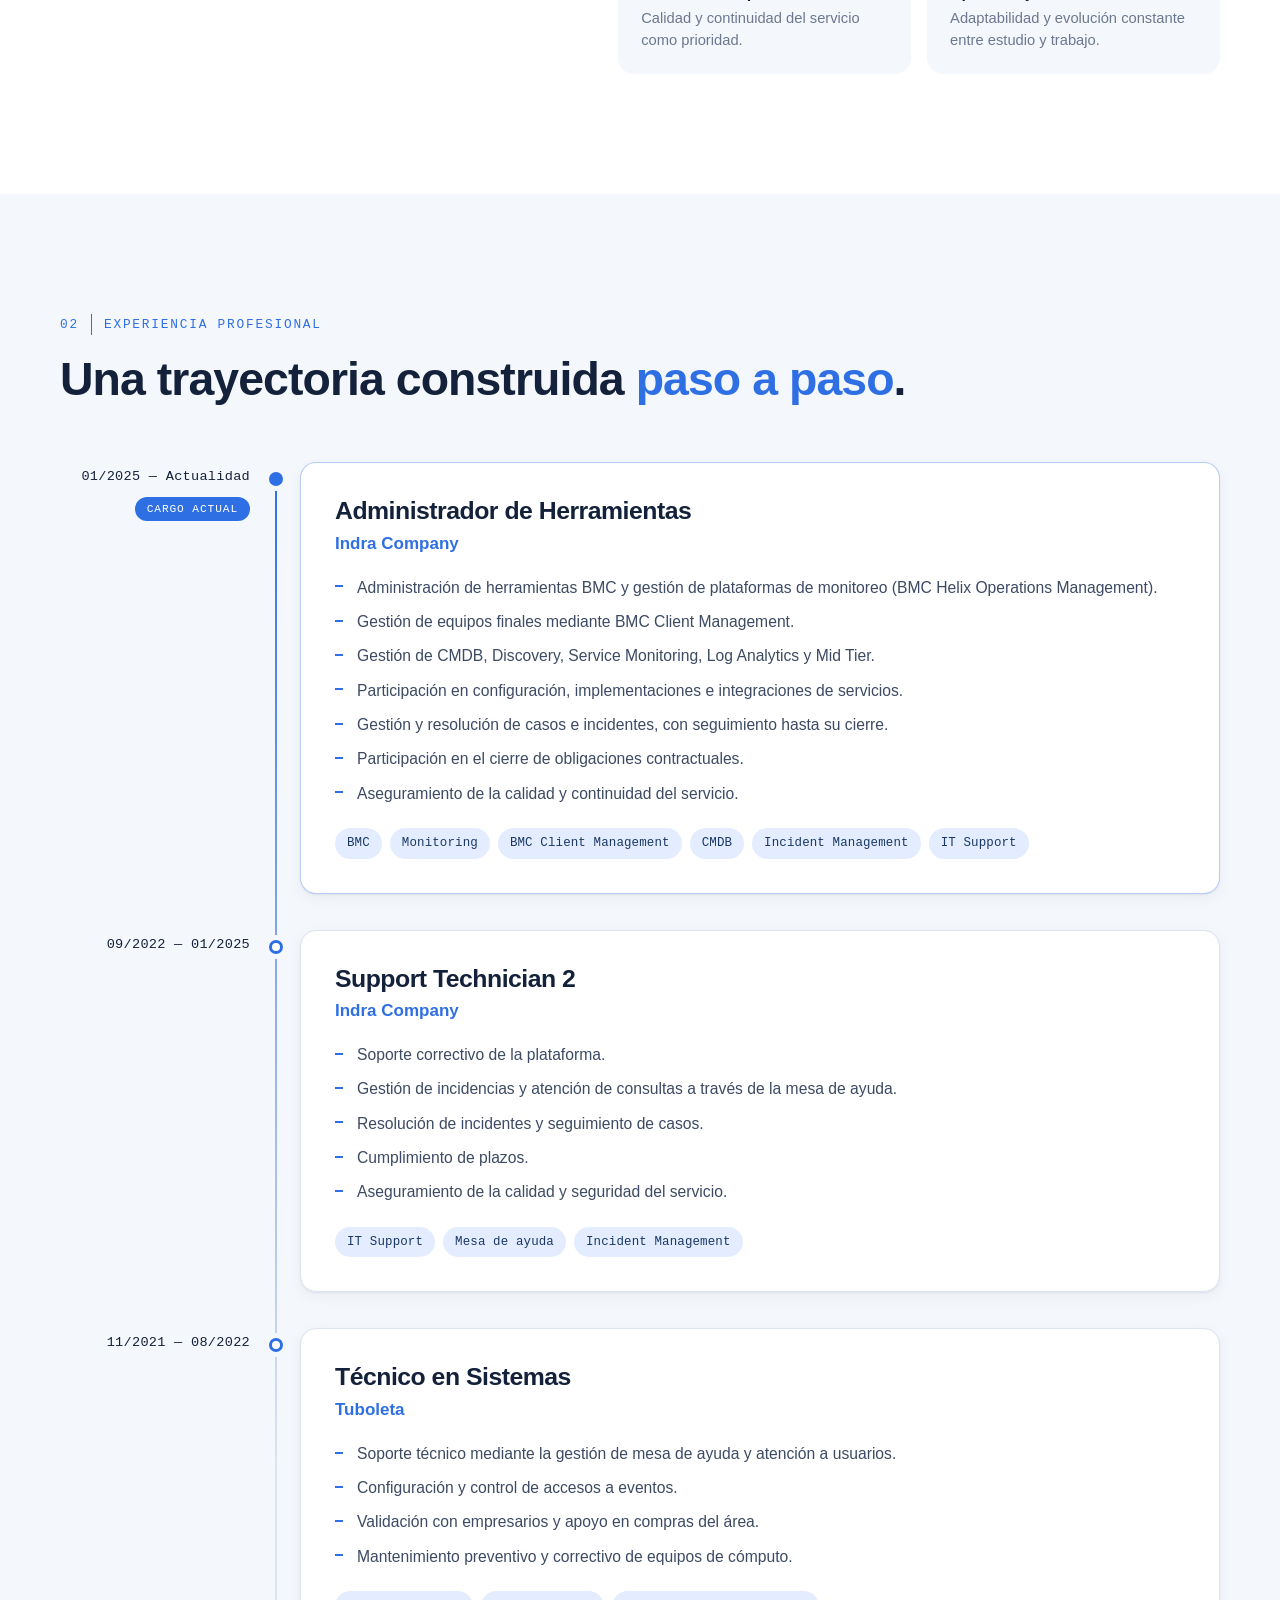
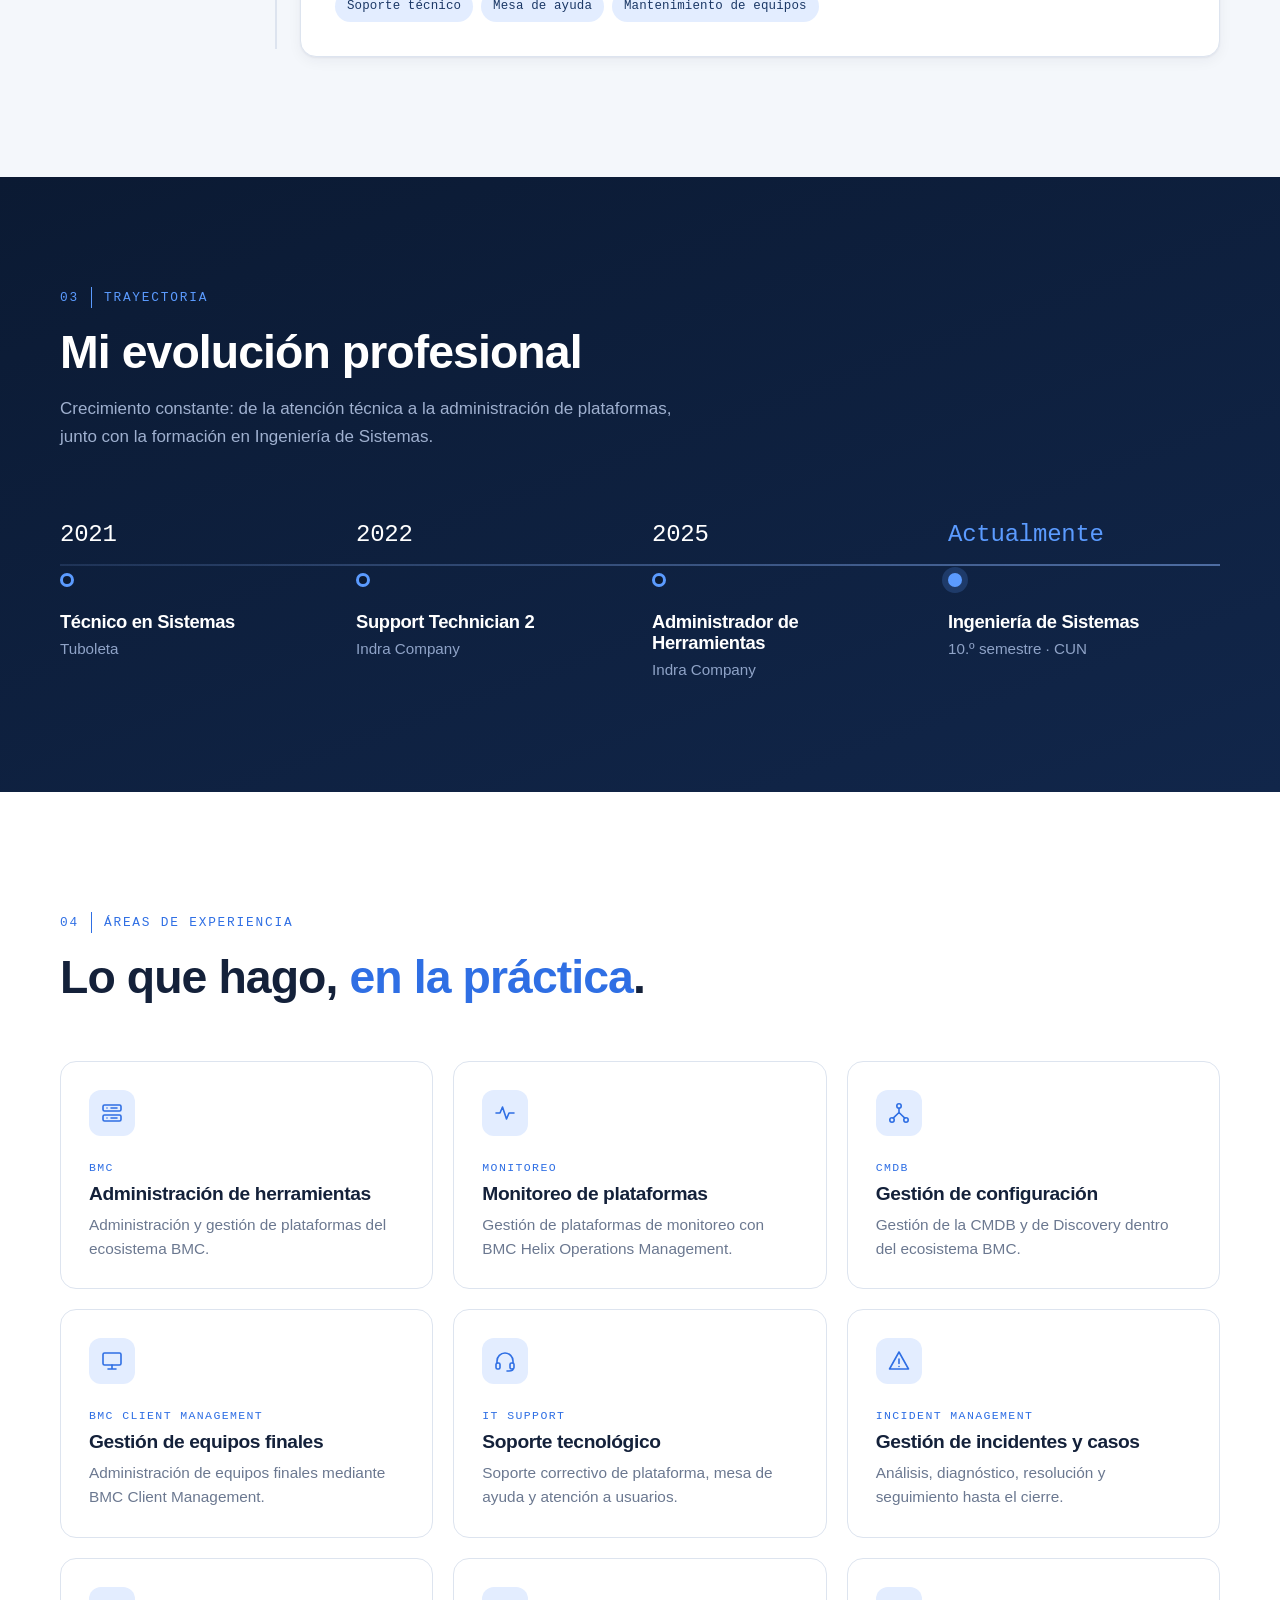
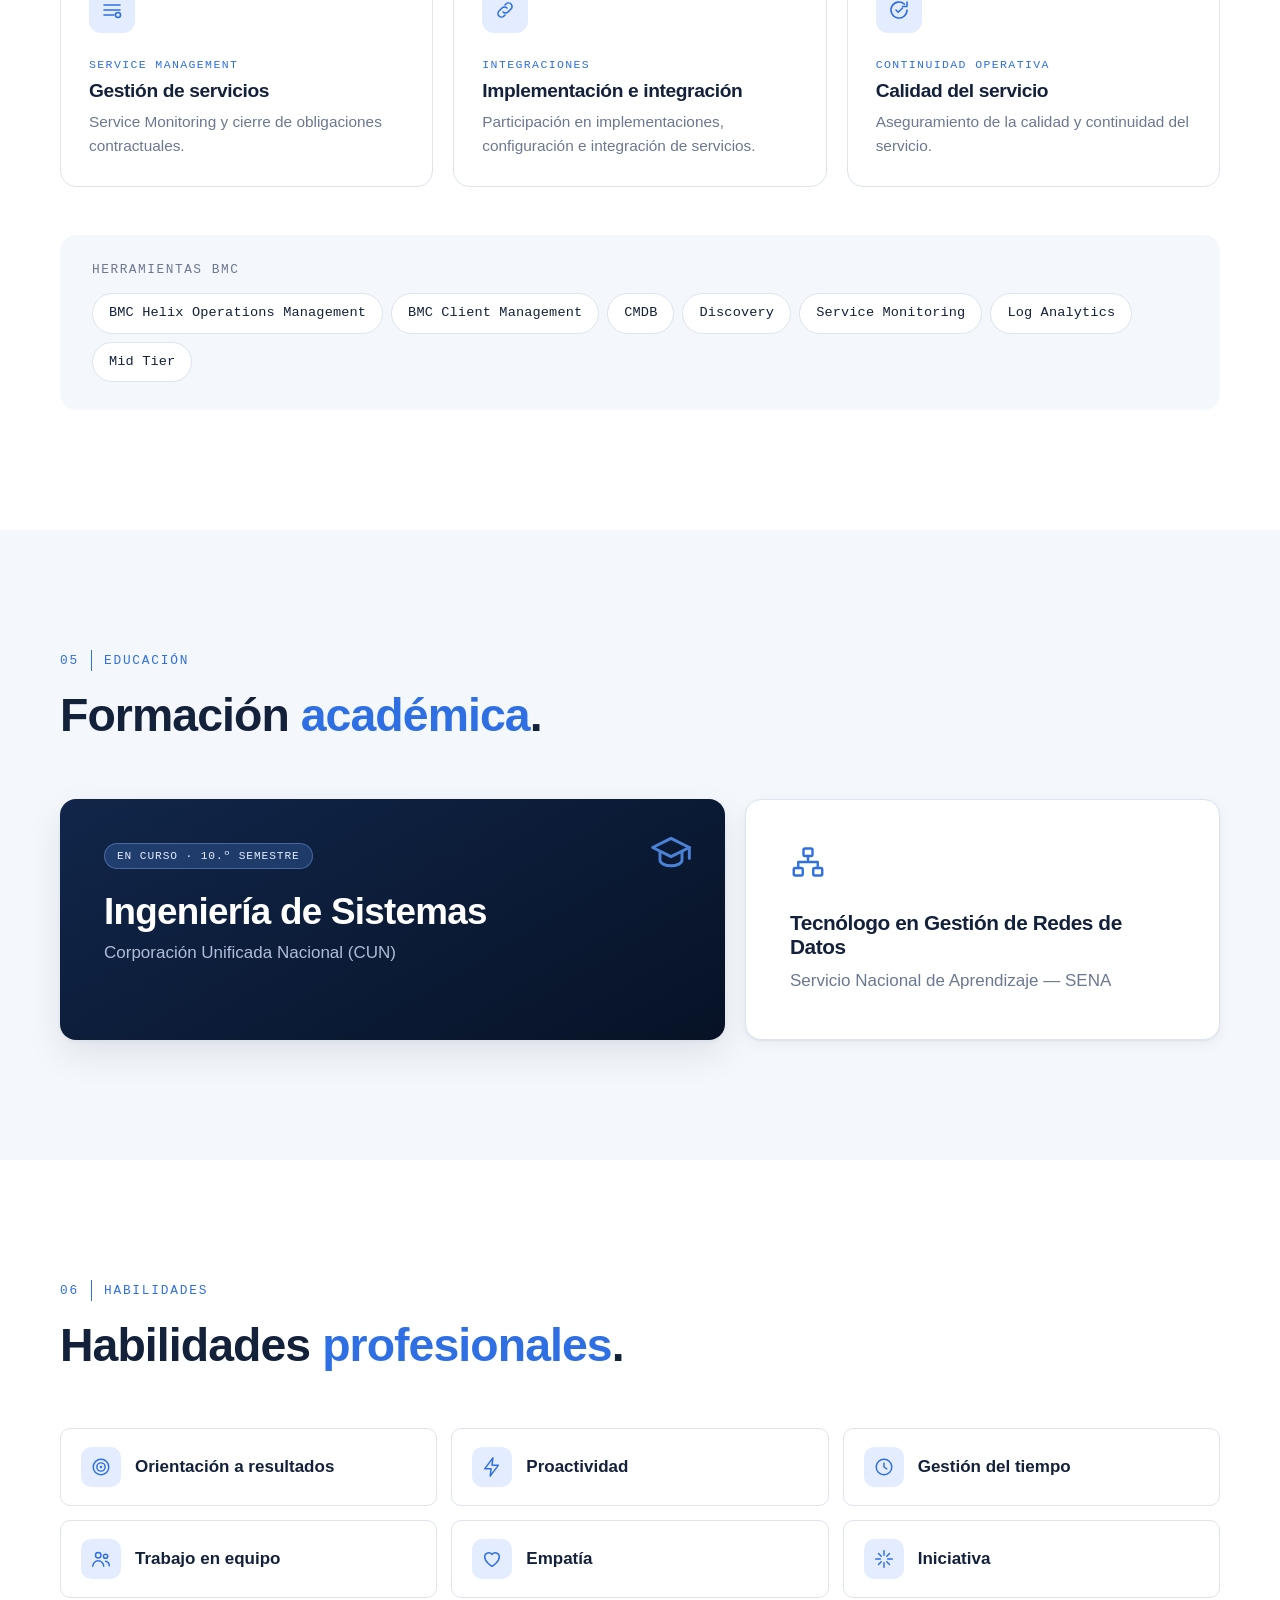
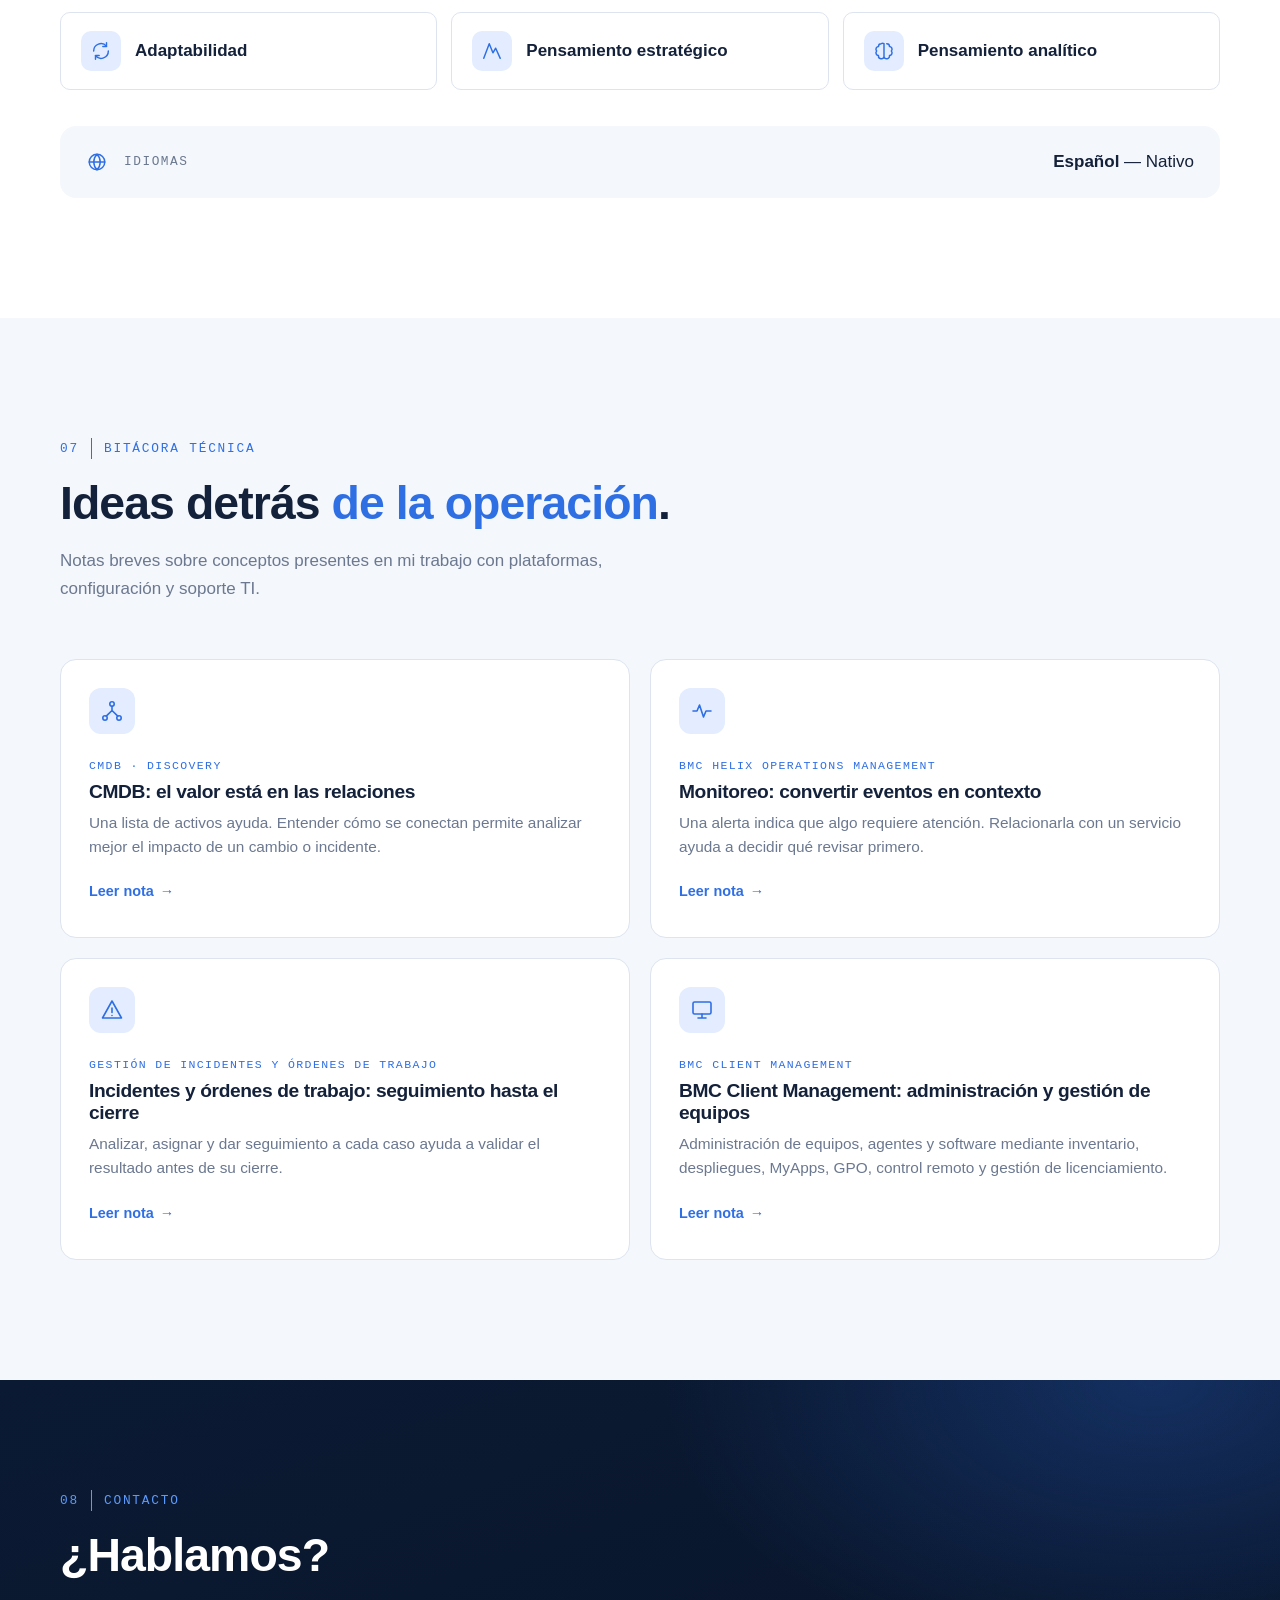
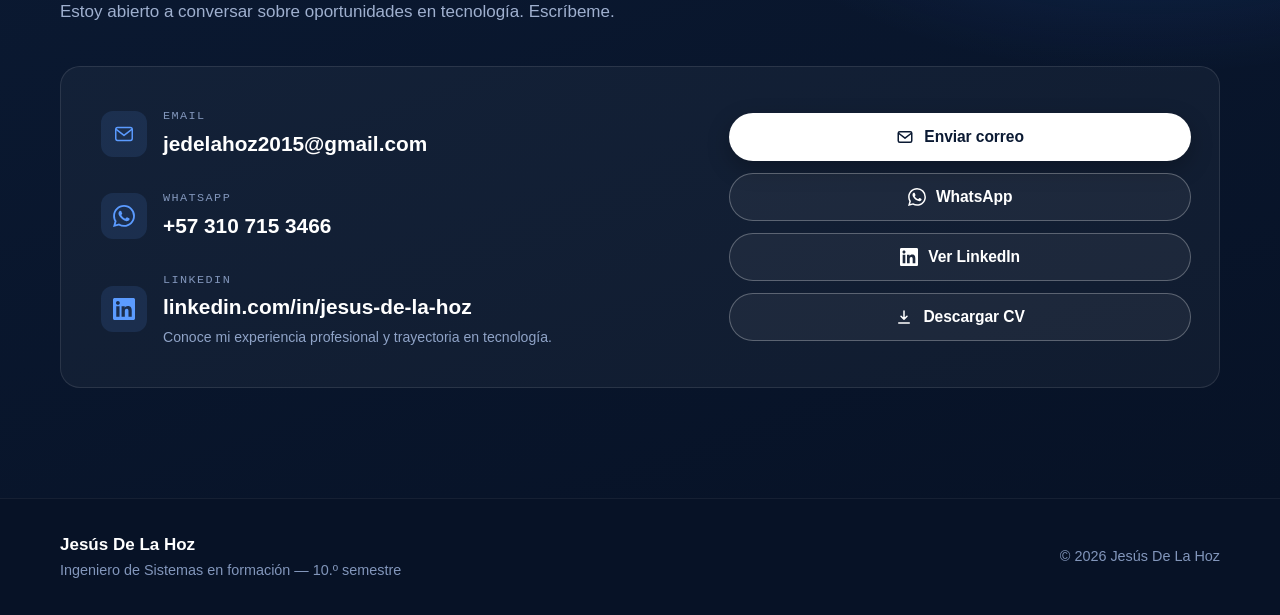
==== commit 7e54c07c: "Contacto: quitar el teléfono personal Elimina la fila de teléfono (enlace tel:, texto y vista previa" ====
--- a/index.html
+++ b/index.html
@@ -386,7 +386,7 @@
         <header class="section__head section__head--light reveal">
           <p class="eyebrow eyebrow--light"><span>08</span> Contacto</p>
           <h2 id="contact-title">¿Hablamos?</h2>
-          <p class="section__sub">Estoy abierto a conversar sobre oportunidades en tecnología. Escríbeme o llámame.</p>
+          <p class="section__sub">Estoy abierto a conversar sobre oportunidades en tecnología. Escríbeme.</p>
         </header>
 
         <div class="contact__grid reveal">
